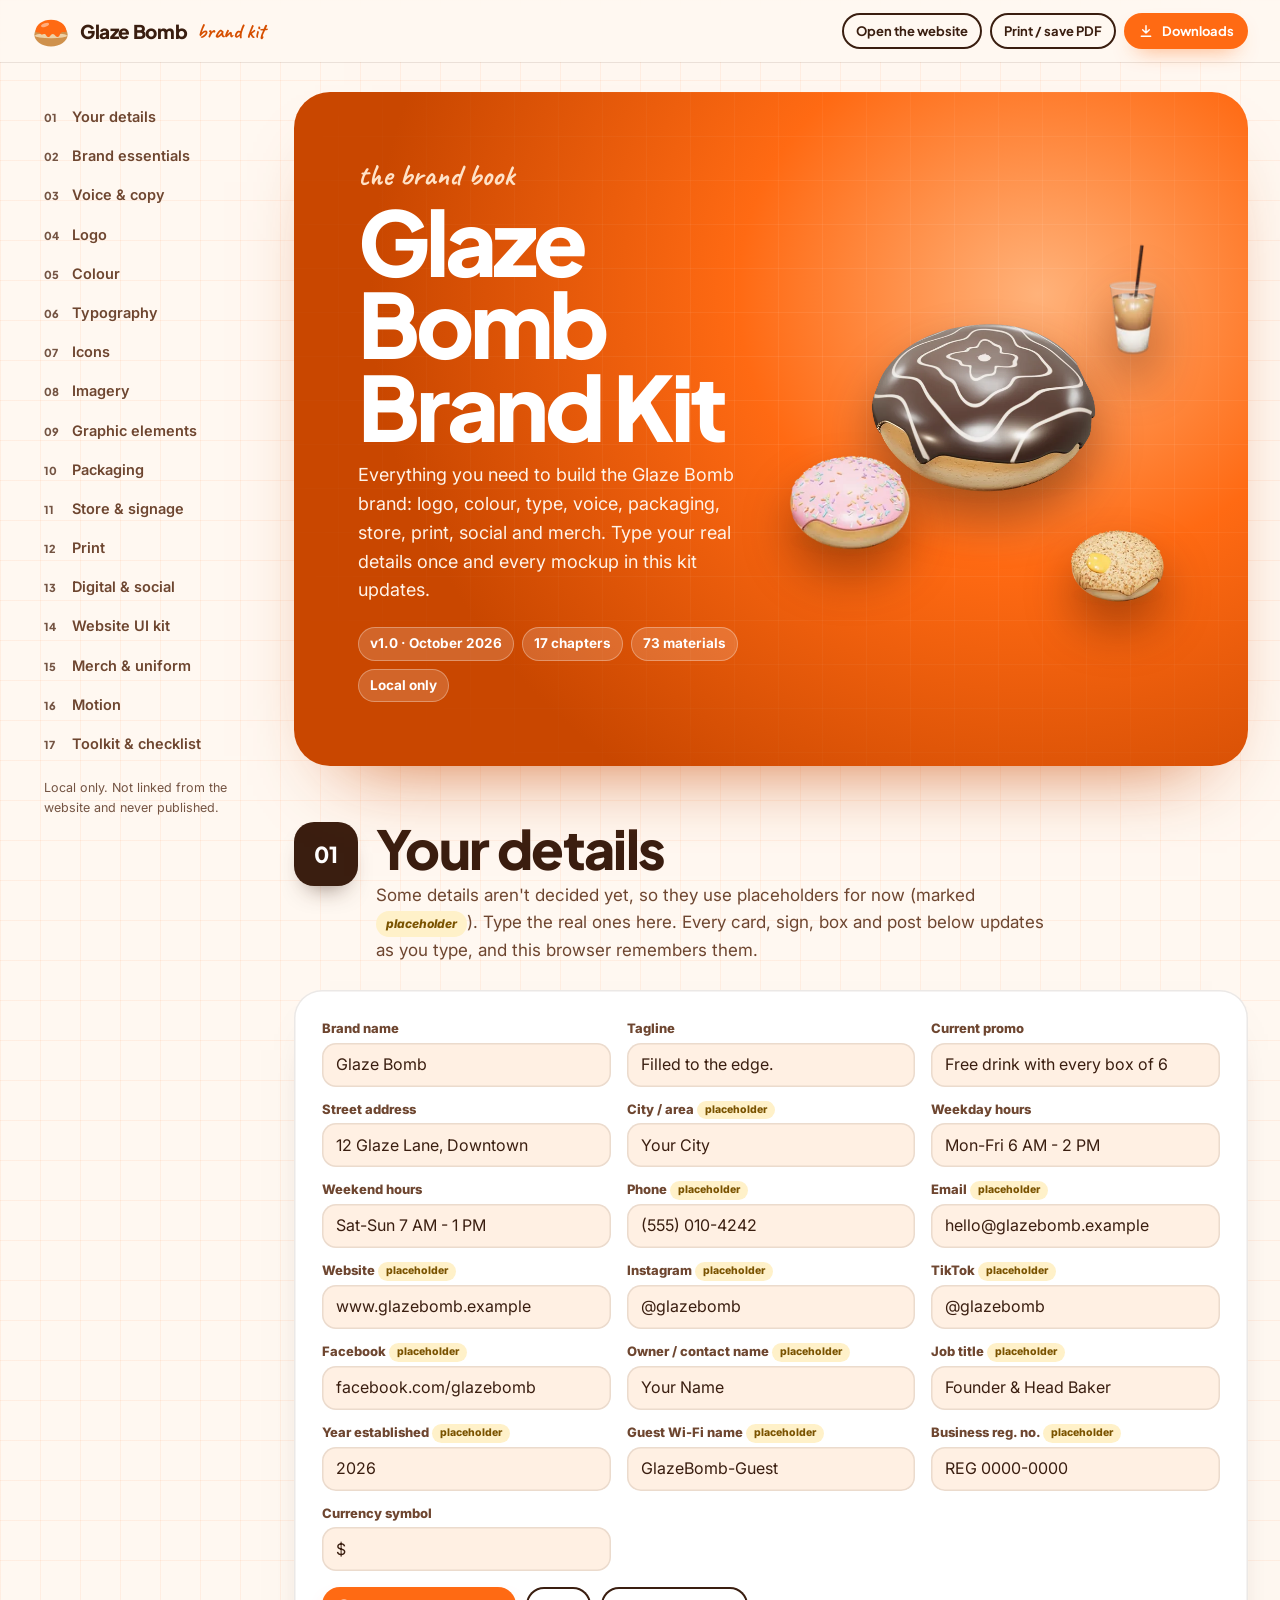
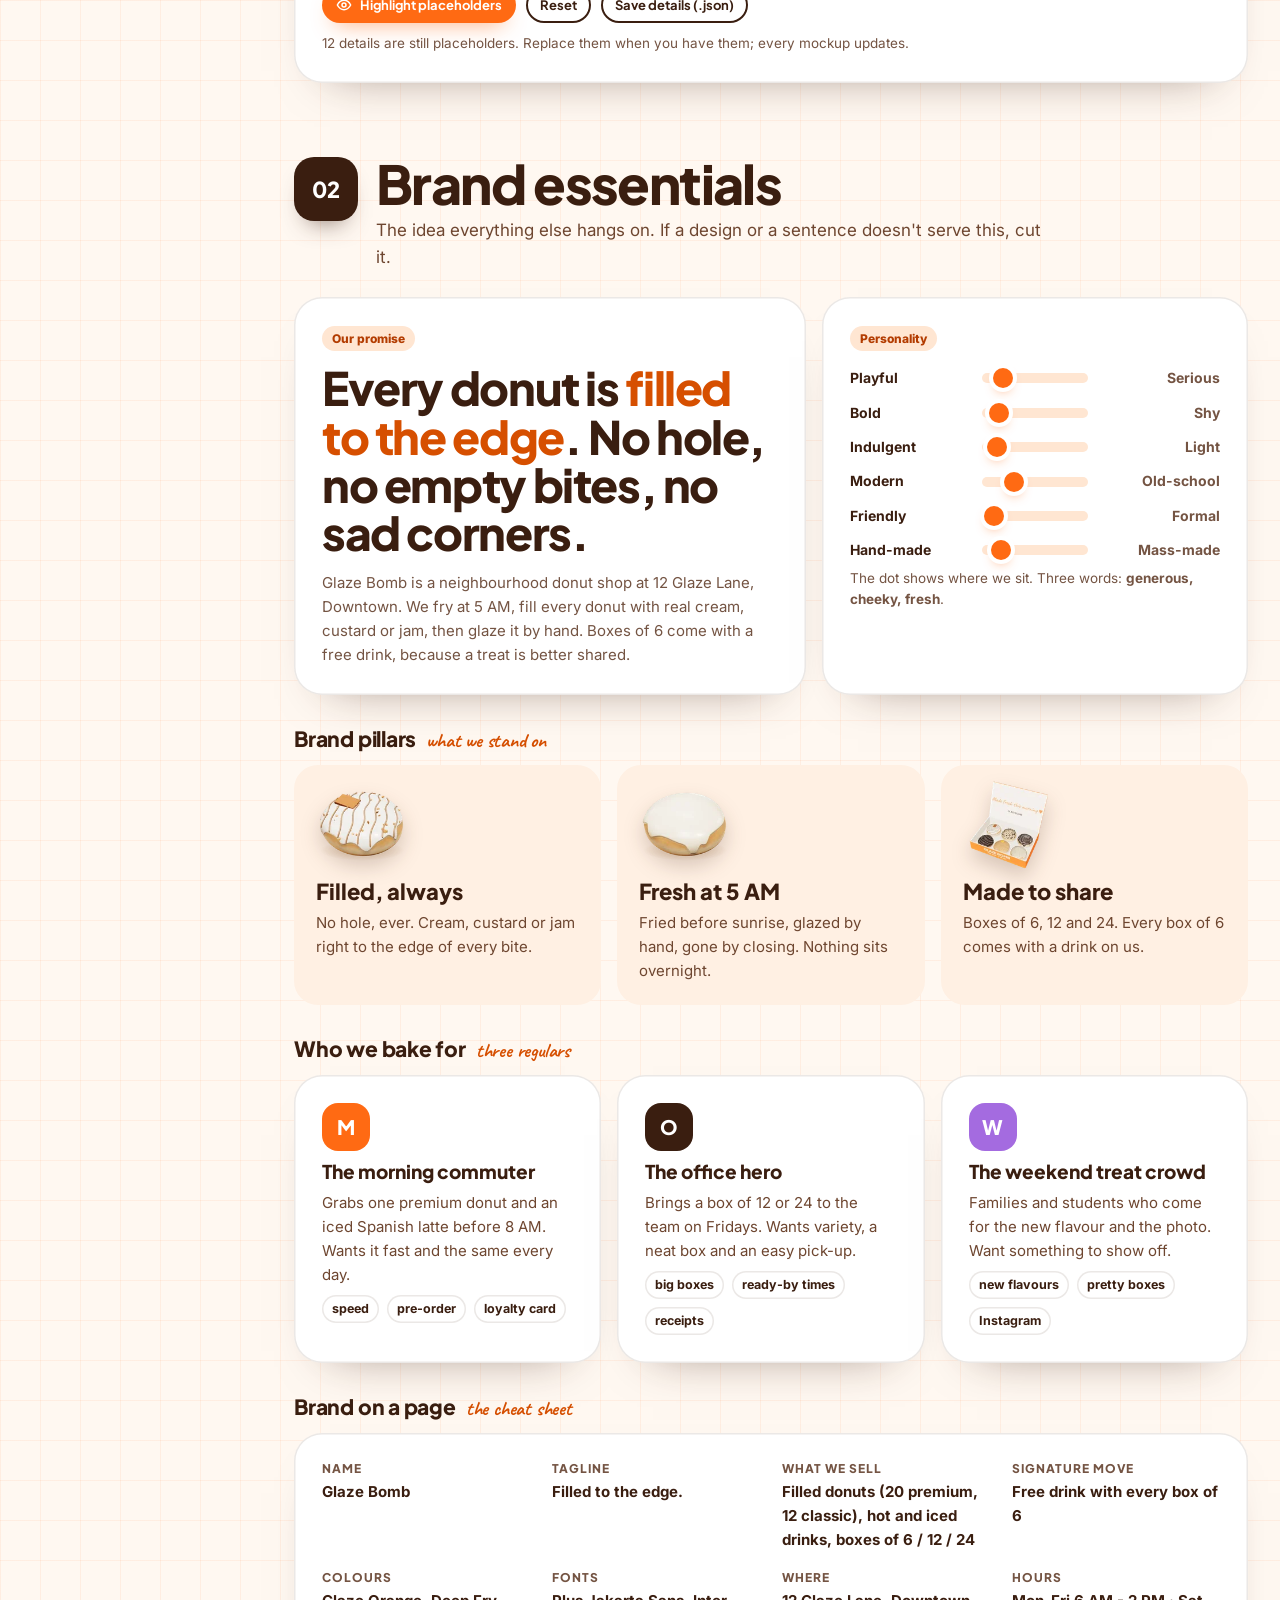
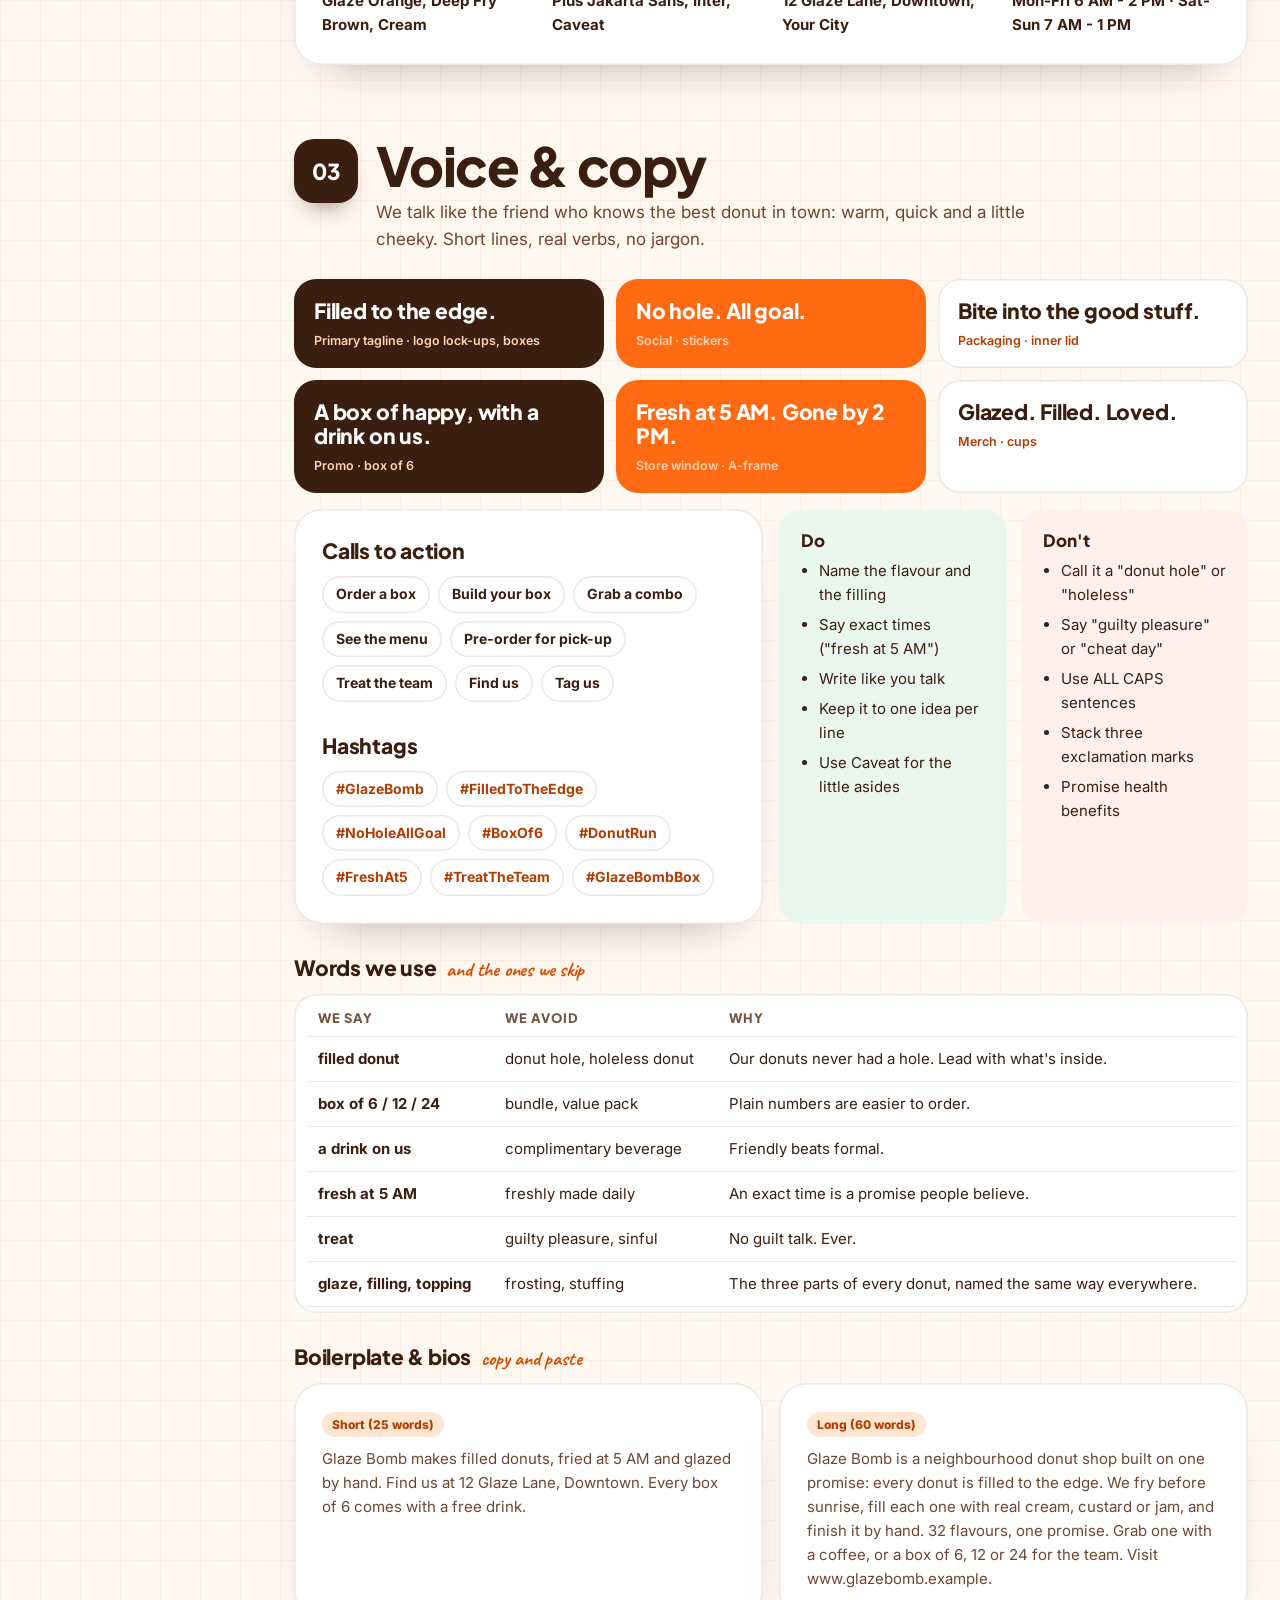
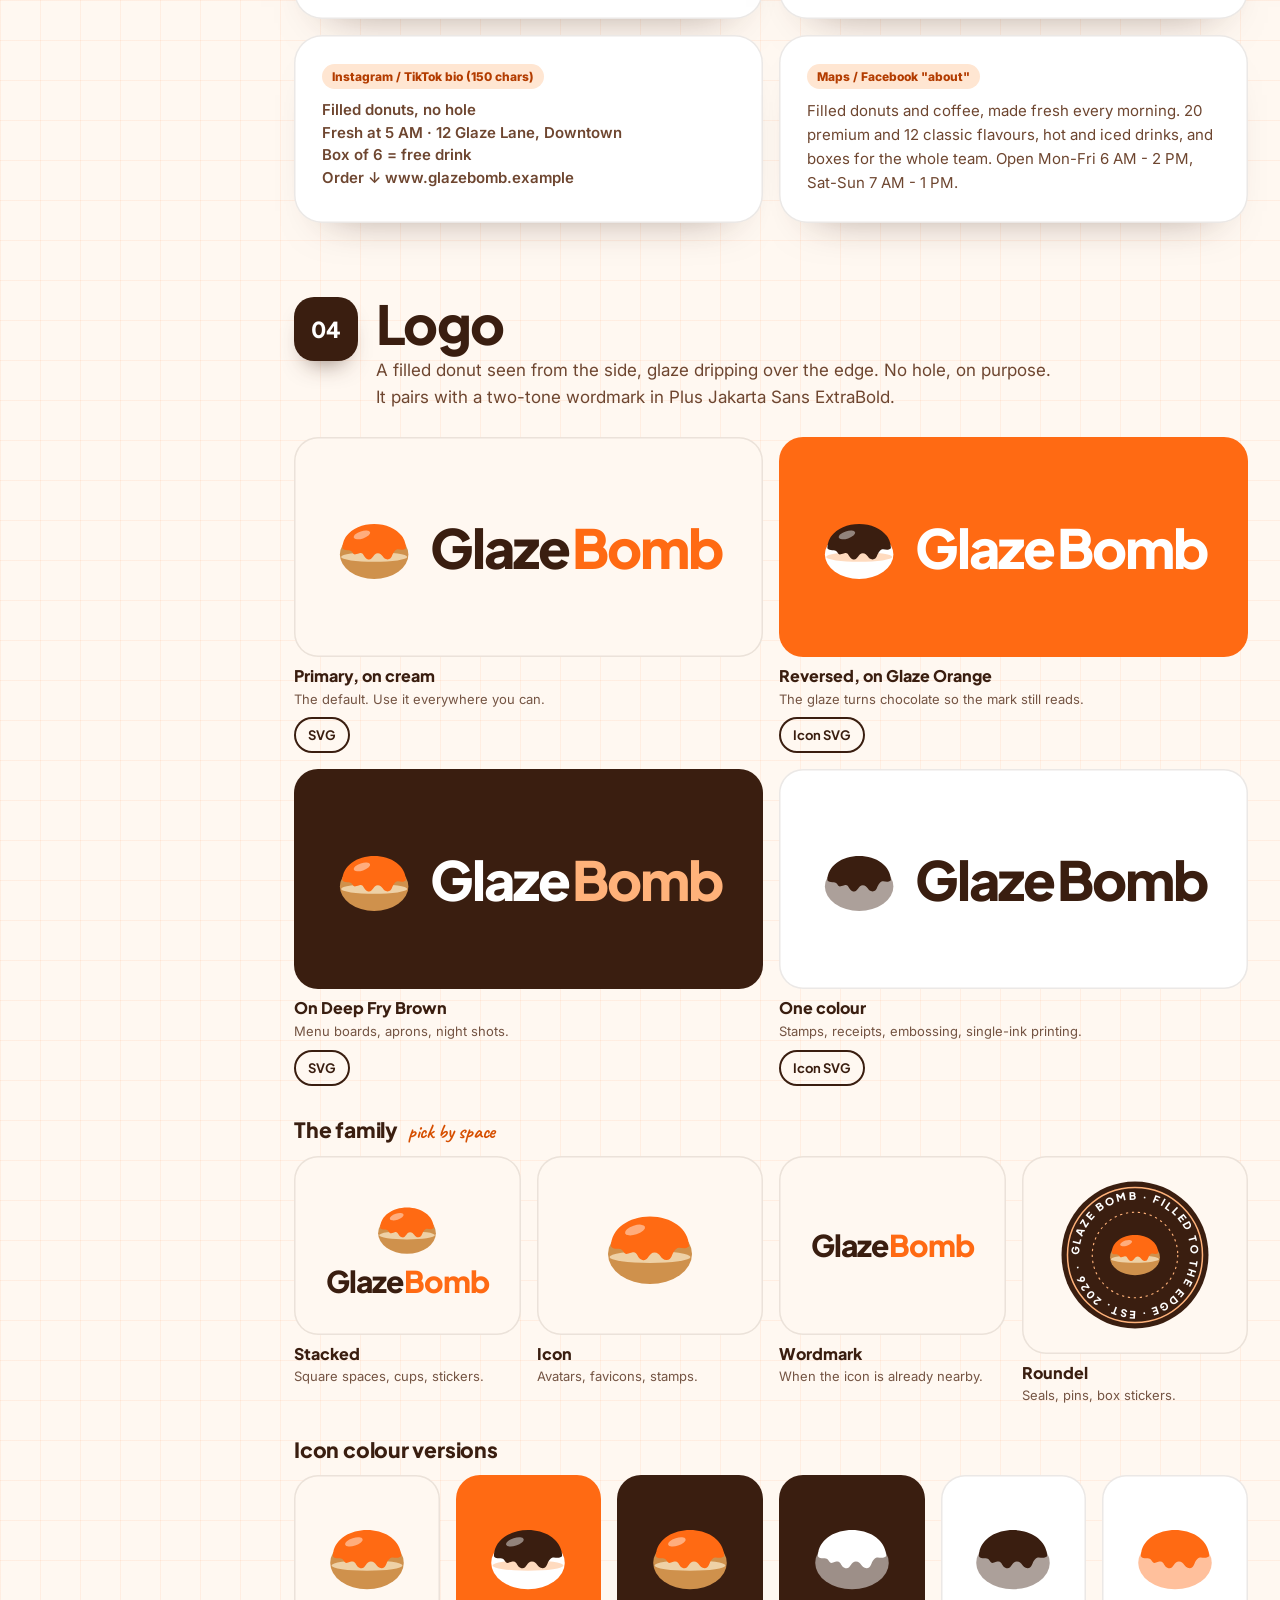
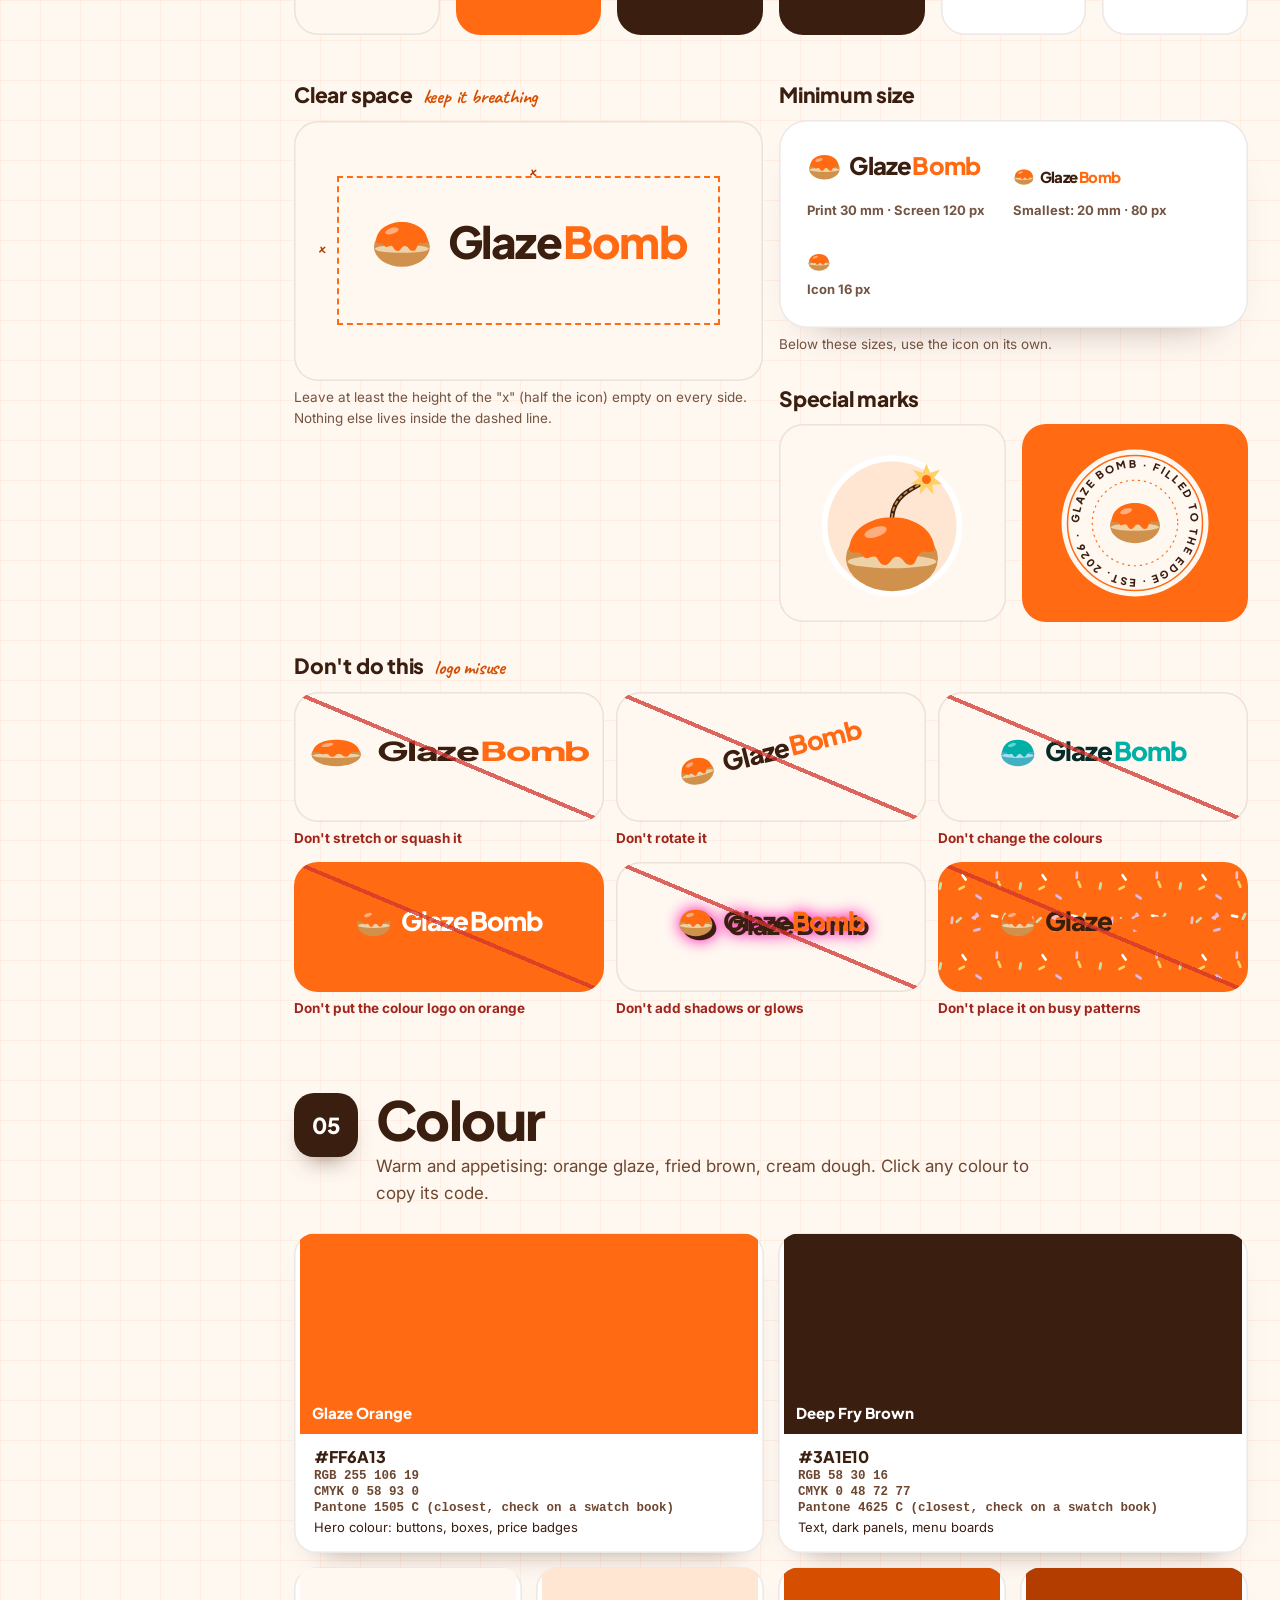
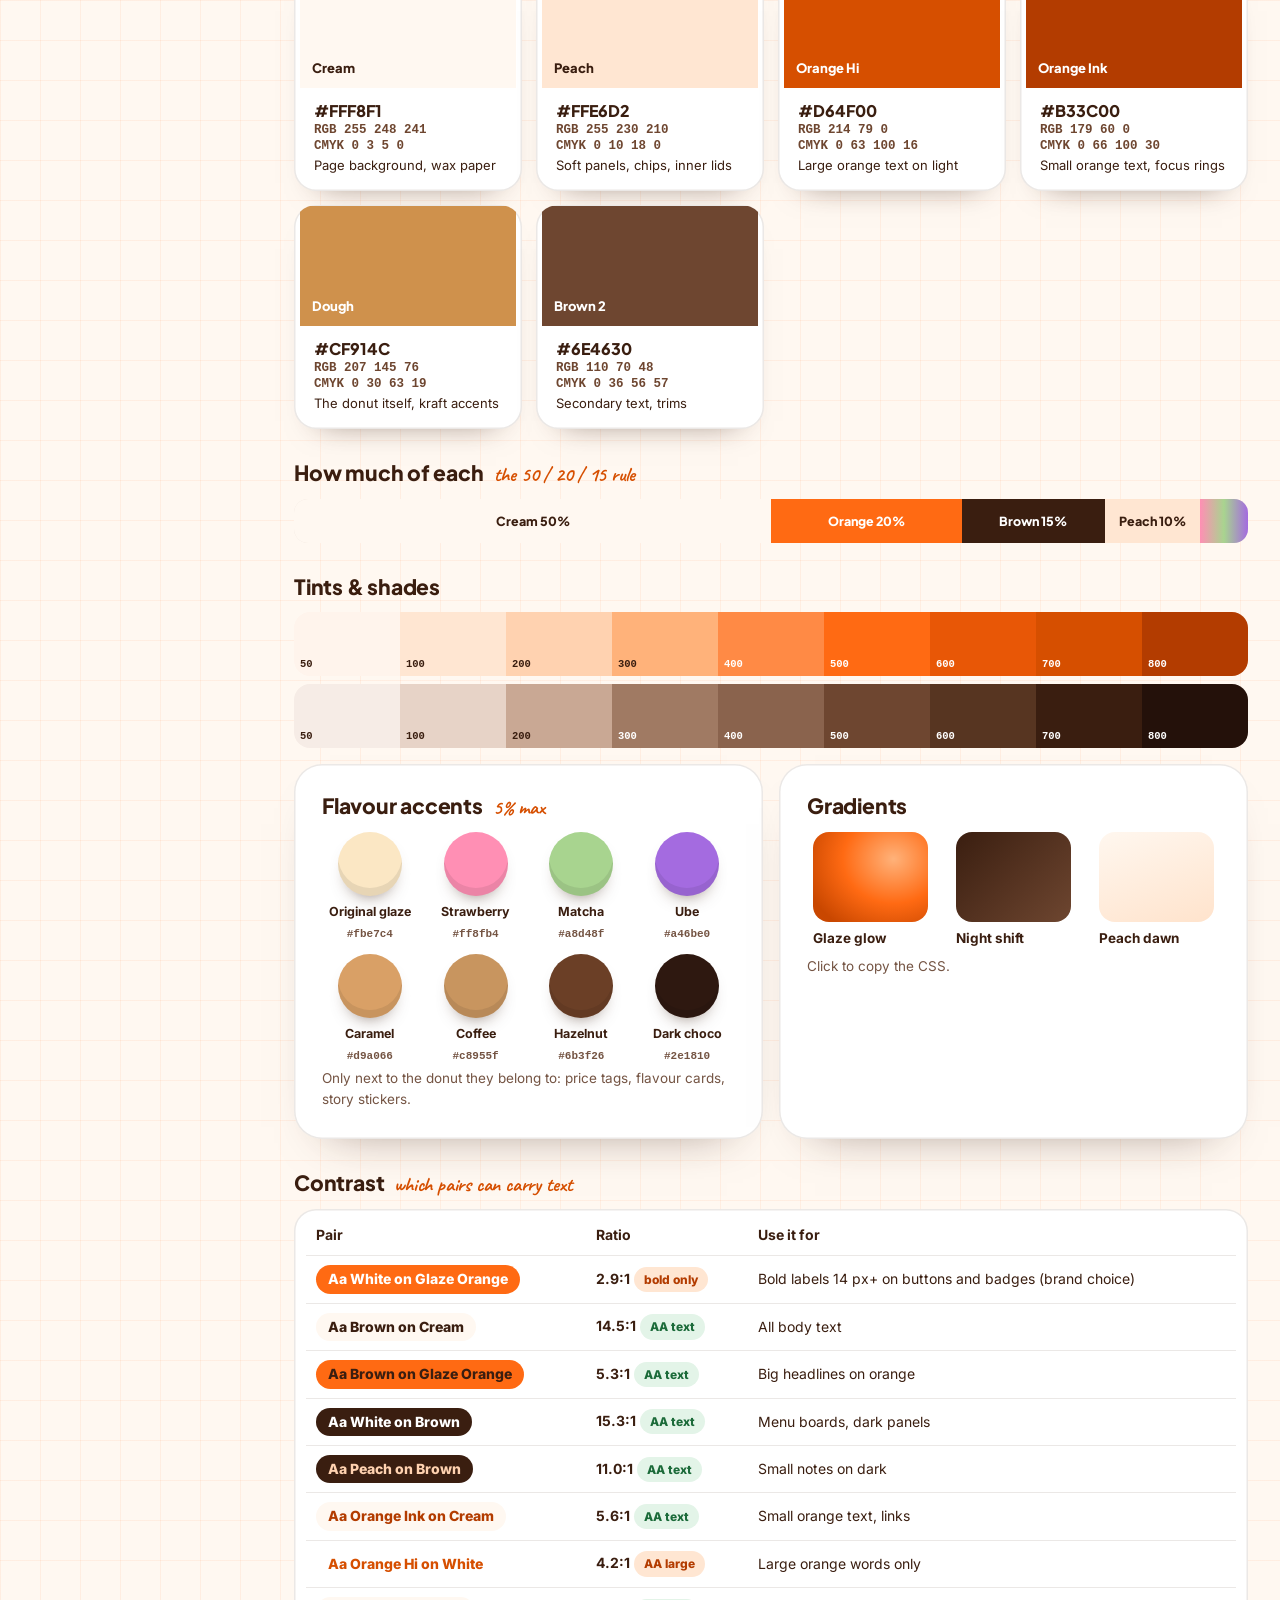
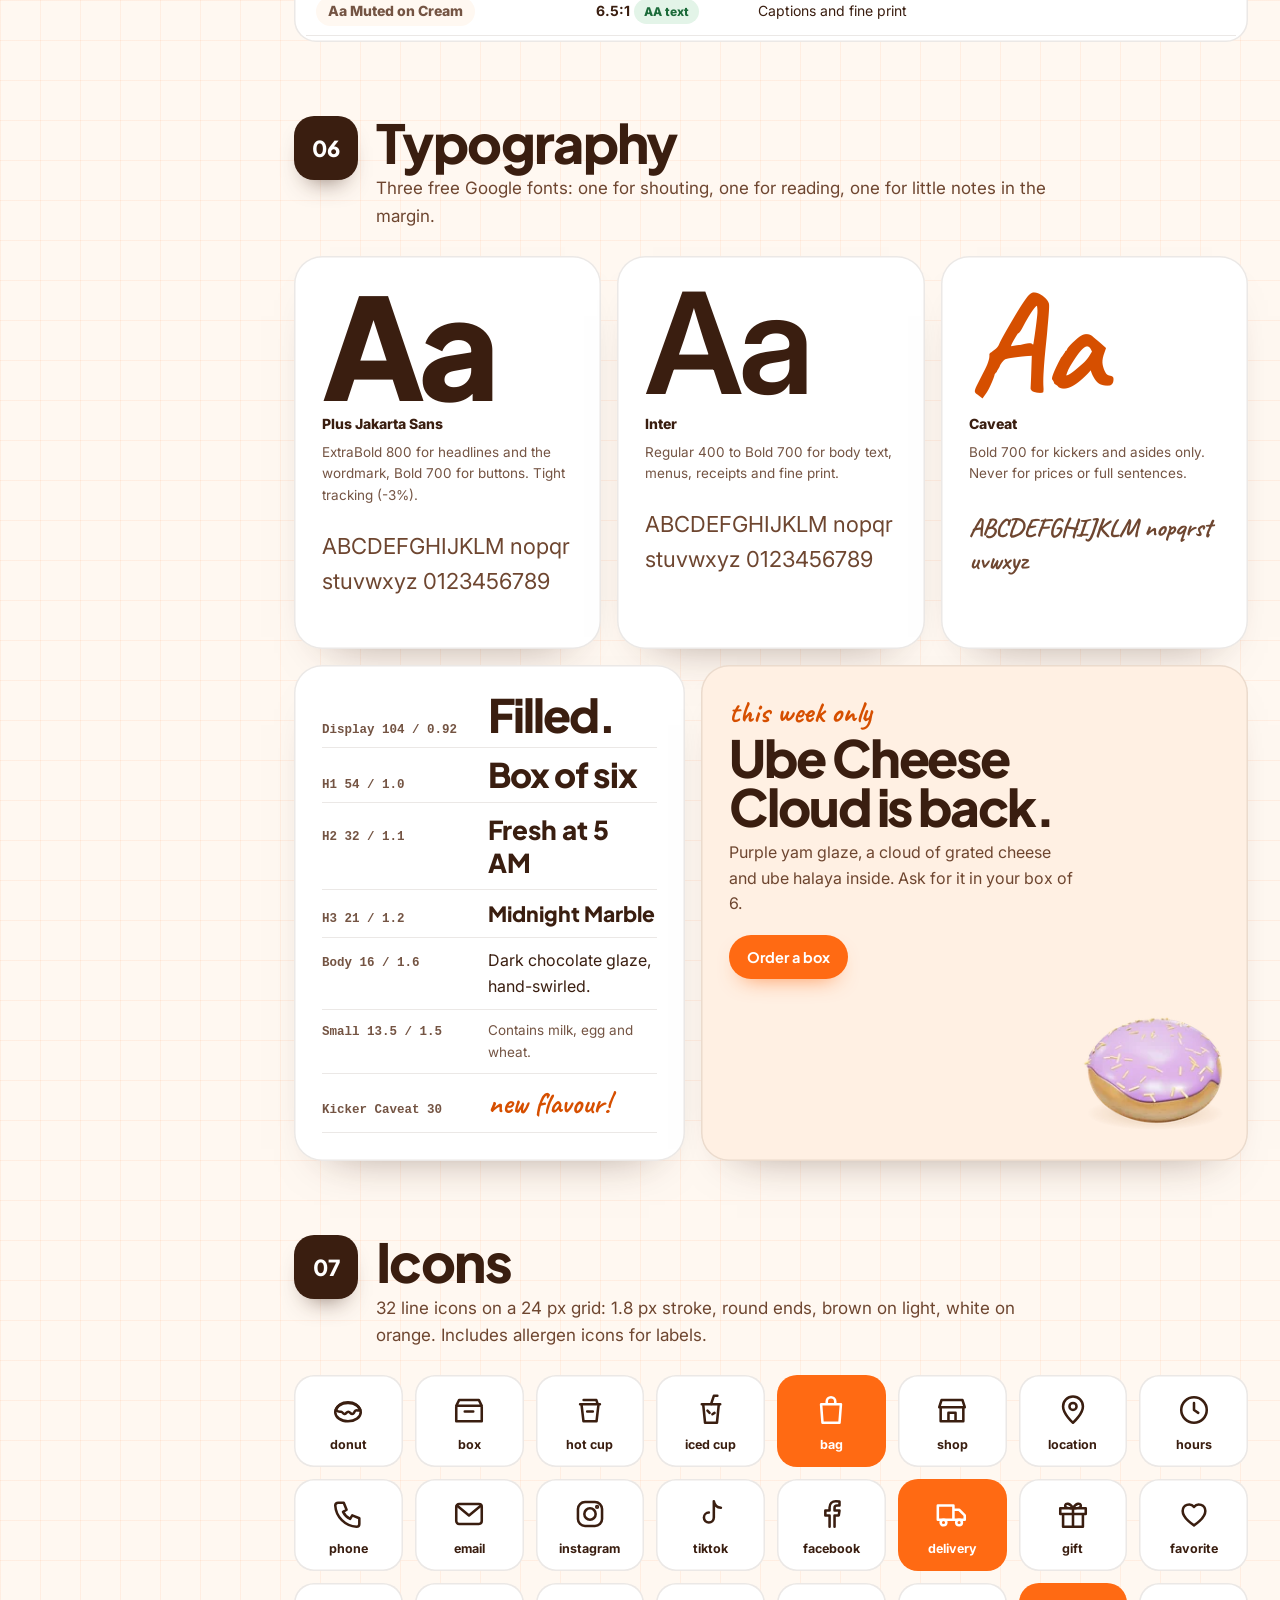
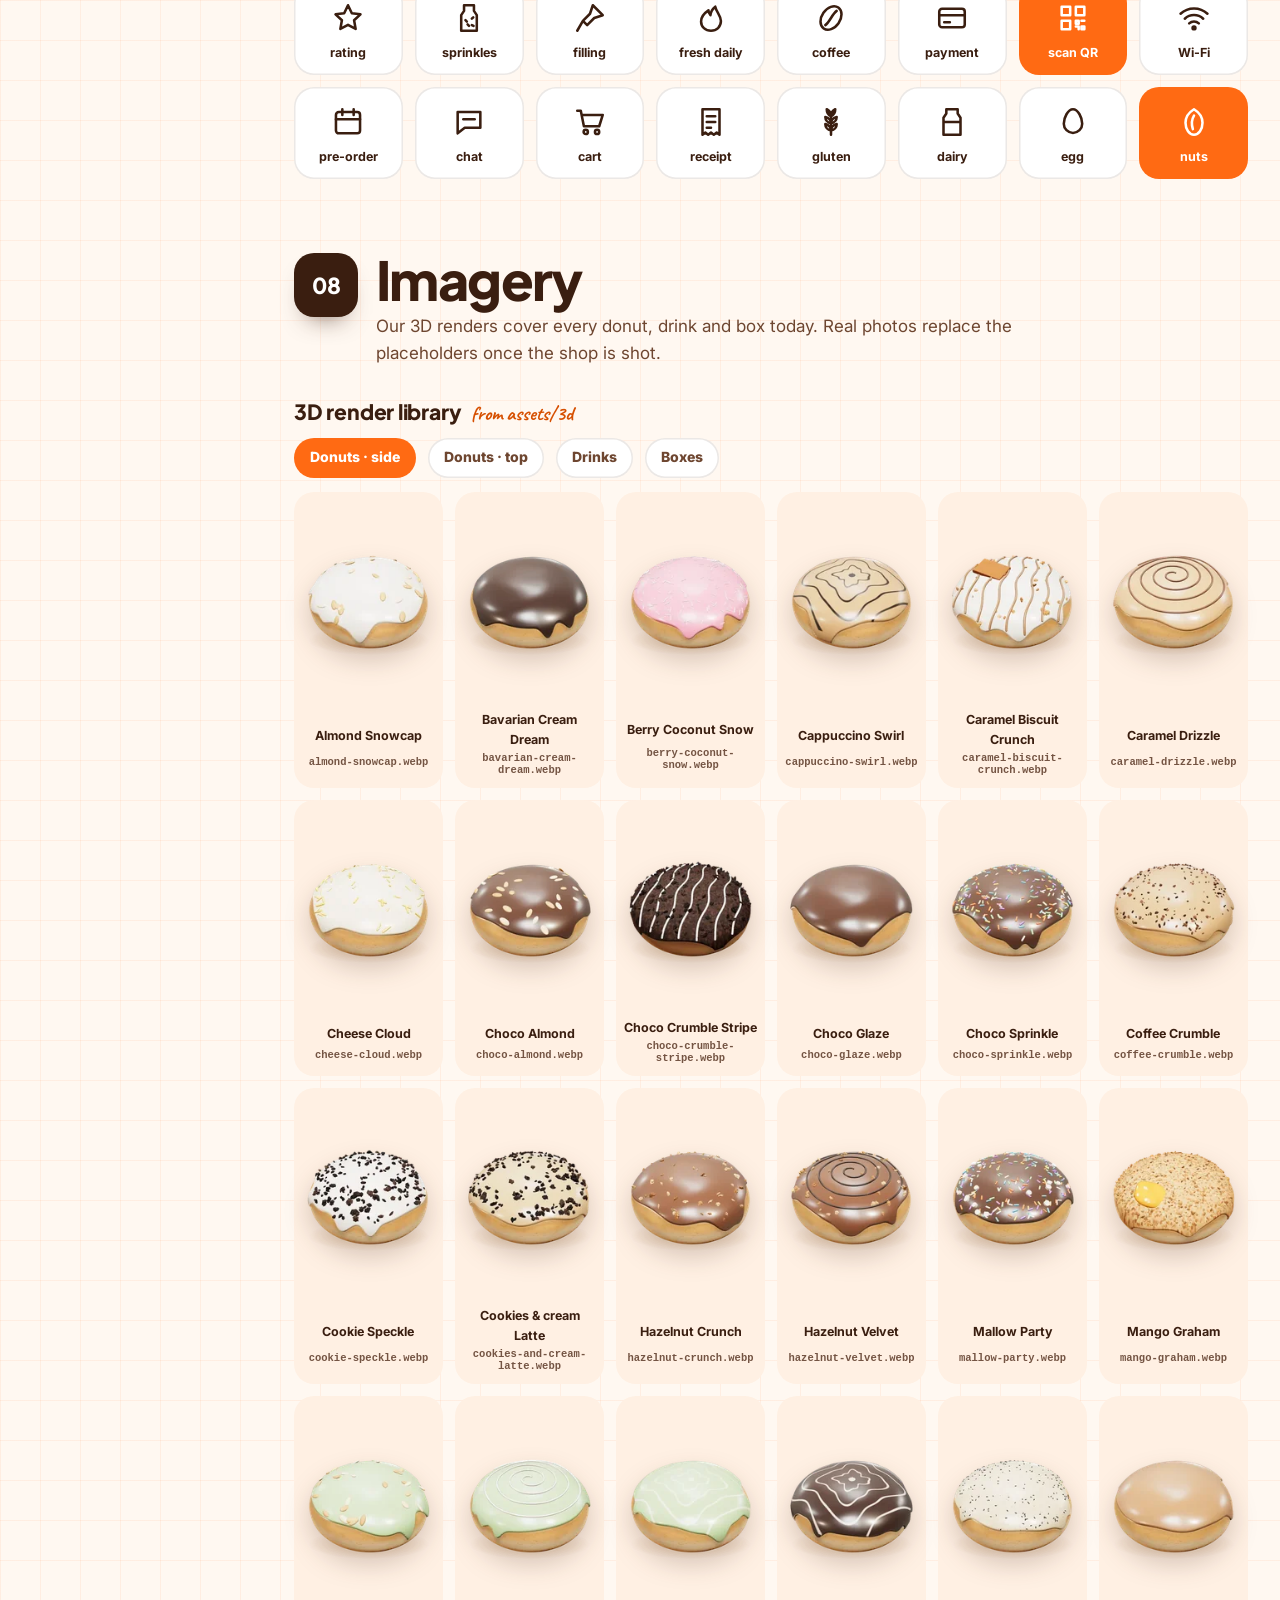
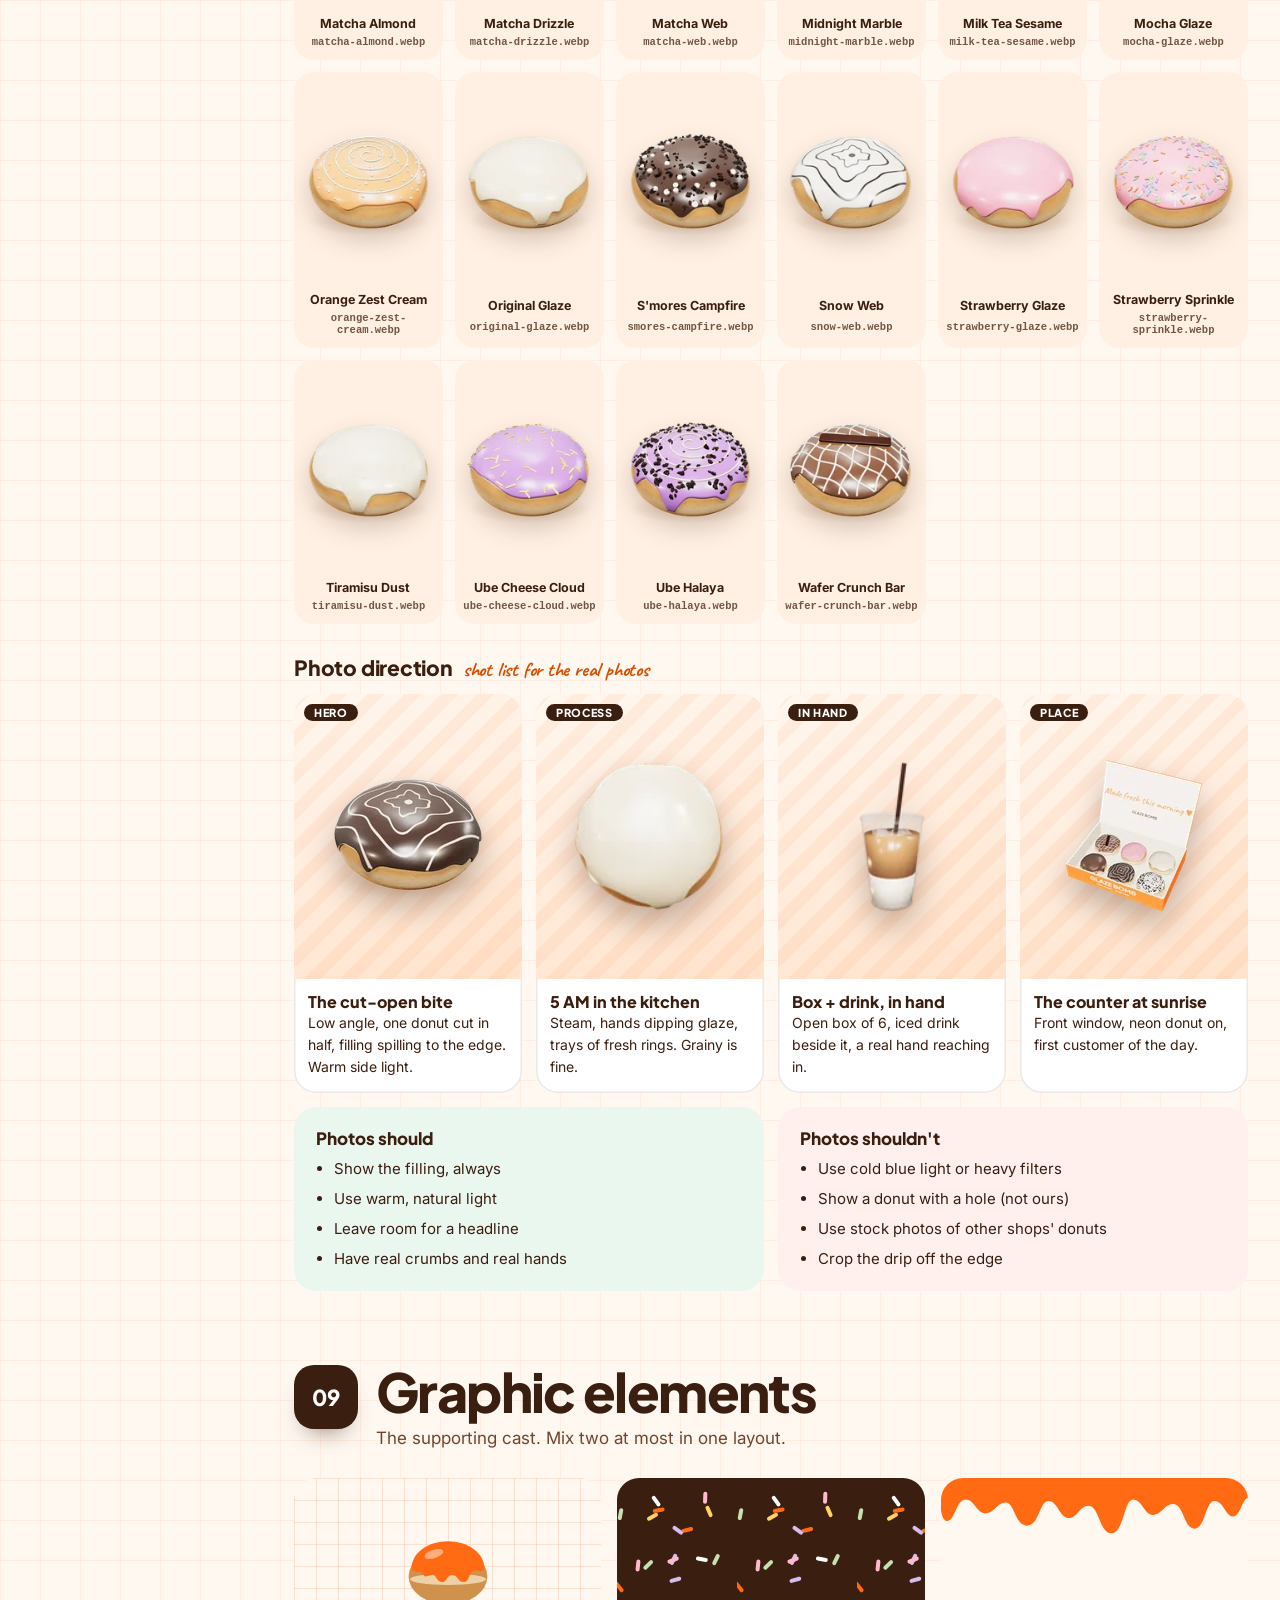
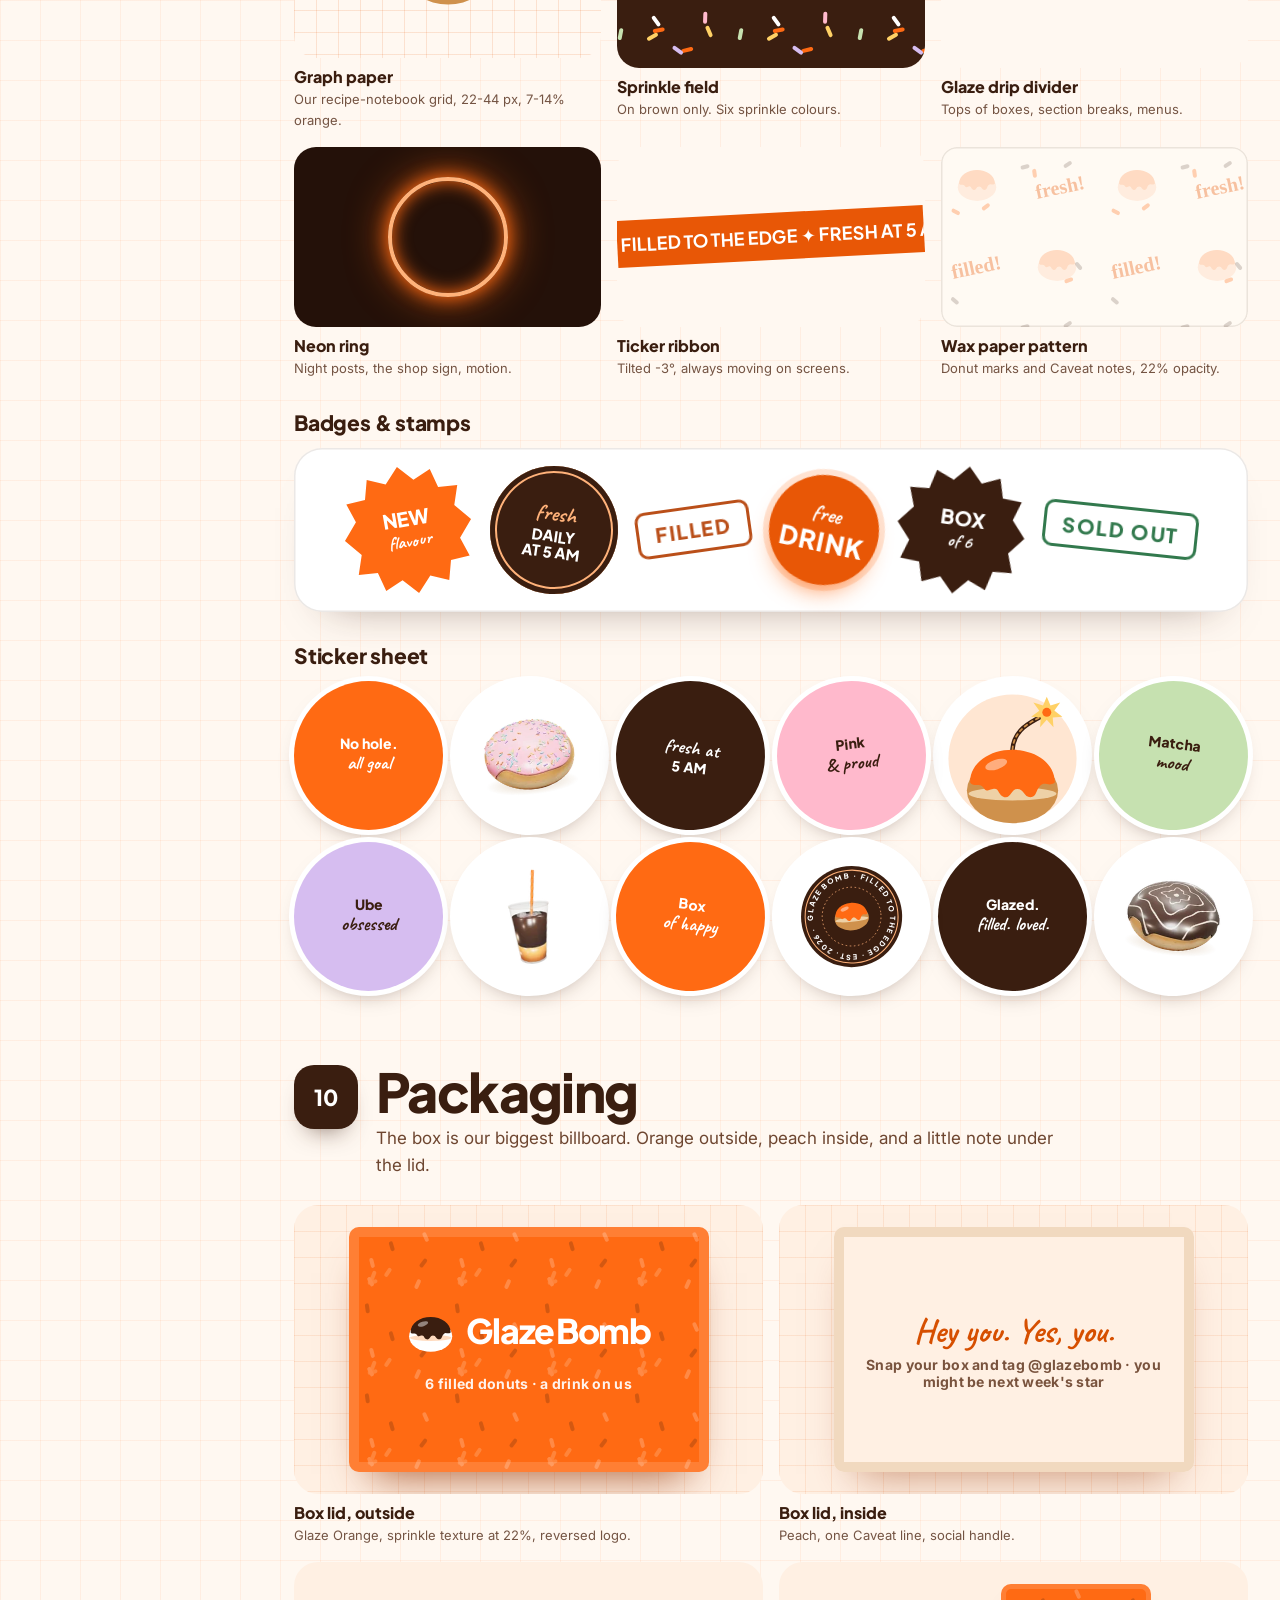
==== brand/index.html @ bc05674f "Brand kit: local HTML with every branding material, live details and placeholders brand/index.html +" ====
<!doctype html>
<html lang="en">
<head>
<meta charset="utf-8">
<meta name="viewport" content="width=device-width, initial-scale=1">
<meta name="color-scheme" content="light">
<meta name="robots" content="noindex, nofollow">
<title>Glaze Bomb Brand Kit</title>
<meta name="description" content="Glaze Bomb brand kit: logo, colour, type, voice, packaging, store, print, digital and merch. Local only.">
<link rel="icon" href="data:image/svg+xml,%3Csvg xmlns='http://www.w3.org/2000/svg' viewBox='0 0 64 64'%3E%3Cellipse cx='32' cy='38' rx='28' ry='20' fill='%23cf914c'/%3E%3Cpath d='M6 33c0-12 12-20 26-20s26 8 26 20c-4 3-6-1-9 2s-2 7-6 7-4-5-8-5-4 6-8 5-3-6-7-5-4 2-6-1-6 0-8-3z' fill='%23ff6a13'/%3E%3C/svg%3E">
<link rel="preconnect" href="https://fonts.googleapis.com">
<link rel="preconnect" href="https://fonts.gstatic.com" crossorigin>
<link href="https://fonts.googleapis.com/css2?family=Caveat:wght@600;700&family=Inter:wght@400;500;600;700&family=Plus+Jakarta+Sans:wght@600;700;800&display=swap" rel="stylesheet">
<link rel="stylesheet" href="brand.css?v=5">
</head>
<body>
<a class="skip" href="#details">Skip to the brand kit</a>

<header class="top">
  <a class="top__logo" href="#top" aria-label="Back to the cover"><span data-icon></span><b data-b="name">Glaze Bomb</b><small>brand kit</small></a>
  <div class="top__acts">
    <a class="btn btn--ghost btn--sm" href="../index.html">Open the website</a>
    <button type="button" class="btn btn--ghost btn--sm" onclick="window.print()">Print / save PDF</button>
    <a class="btn btn--sm" href="#toolkit"><svg viewBox="0 0 24 24" aria-hidden="true"><path d="M12 4v11M7 10l5 5 5-5M5 20h14"/></svg>Downloads</a>
  </div>
</header>

<div class="shell">
<nav class="toc" aria-label="Brand kit chapters">
  <ol>
    <li><a href="#details"><span>01</span>Your details</a></li>
    <li><a href="#essence"><span>02</span>Brand essentials</a></li>
    <li><a href="#voice"><span>03</span>Voice &amp; copy</a></li>
    <li><a href="#logo"><span>04</span>Logo</a></li>
    <li><a href="#color"><span>05</span>Colour</a></li>
    <li><a href="#type"><span>06</span>Typography</a></li>
    <li><a href="#icons-ch"><span>07</span>Icons</a></li>
    <li><a href="#imagery"><span>08</span>Imagery</a></li>
    <li><a href="#elements"><span>09</span>Graphic elements</a></li>
    <li><a href="#packaging"><span>10</span>Packaging</a></li>
    <li><a href="#store"><span>11</span>Store &amp; signage</a></li>
    <li><a href="#print"><span>12</span>Print</a></li>
    <li><a href="#digital"><span>13</span>Digital &amp; social</a></li>
    <li><a href="#ui"><span>14</span>Website UI kit</a></li>
    <li><a href="#merch"><span>15</span>Merch &amp; uniform</a></li>
    <li><a href="#motion"><span>16</span>Motion</a></li>
    <li><a href="#toolkit"><span>17</span>Toolkit &amp; checklist</a></li>
  </ol>
  <p class="toc__note">Local only. Not linked from the website and never published.</p>
</nav>

<main id="main">

<!-- ================= COVER ================= -->
<section class="cover" id="top" aria-labelledby="coverTitle">
  <div>
    <p class="cover__hand">the brand book</p>
    <h1 class="cover__title" id="coverTitle"><span data-b="name">Glaze Bomb</span><br>Brand Kit</h1>
    <p class="cover__lead">Everything you need to build the <span data-b="name">Glaze Bomb</span> brand: logo, colour, type, voice, packaging, store, print, social and merch. Type your real details once and every mockup in this kit updates.</p>
    <div class="cover__meta"><span>v1.0 · October 2026</span><span>17 chapters</span><span><b id="matCount">78</b> materials</span><span>Local only</span></div>
  </div>
  <div class="cover__art" aria-hidden="true">
    <img src="../assets/3d/donuts/midnight-marble.webp" alt="">
    <img src="../assets/3d/donuts/strawberry-sprinkle-sm.webp" alt="">
    <img src="../assets/3d/drinks/iced-spanish-latte-sm.webp" alt="">
    <img src="../assets/3d/donuts/mango-graham-sm.webp" alt="">
  </div>
</section>

<!-- ================= 01 DETAILS ================= -->
<section class="chap" id="details" aria-labelledby="h-details">
  <header class="chap__head"><span class="chap__num">01</span><h2 class="chap__title" id="h-details">Your details</h2>
    <p class="chap__lead">Some details aren't decided yet, so they use placeholders for now (marked <i class="tag tag--todo">placeholder</i>). Type the real ones here. Every card, sign, box and post below updates as you type, and this browser remembers them.</p></header>
  <div class="plate">
    <form class="details__form" id="detailsForm" aria-label="Brand details"></form>
    <div class="details__bar">
      <button type="button" class="btn btn--sm" id="showPh" aria-pressed="false"><svg viewBox="0 0 24 24" aria-hidden="true"><path d="M2 12s3.6-7 10-7 10 7 10 7-3.6 7-10 7S2 12 2 12z"/><circle cx="12" cy="12" r="3"/></svg> Highlight placeholders</button>
      <button type="button" class="btn btn--ghost btn--sm" id="resetDetails">Reset</button>
      <button type="button" class="btn btn--ghost btn--sm" data-dl="details-json">Save details (.json)</button>
      <p class="note" id="phCount"></p>
    </div>
  </div>
</section>

<!-- ================= 02 ESSENTIALS ================= -->
<section class="chap" id="essence" aria-labelledby="h-essence">
  <header class="chap__head"><span class="chap__num">02</span><h2 class="chap__title" id="h-essence">Brand essentials</h2>
    <p class="chap__lead">The idea everything else hangs on. If a design or a sentence doesn't serve this, cut it.</p></header>
  <div class="promise">
    <div class="plate">
      <span class="tag">Our promise</span>
      <p class="promise__big" style="margin-top:12px">Every donut is <em>filled to the edge</em>. No hole, no empty bites, no sad corners.</p>
      <p class="note" style="font-size:15px;margin-top:14px"><span data-b="name">Glaze Bomb</span> is a neighbourhood donut shop at <span data-b="address">12 Glaze Lane, Downtown</span>. We fry at 5 AM, fill every donut with real cream, custard or jam, then glaze it by hand. Boxes of 6 come with a free drink, because a treat is better shared.</p>
    </div>
    <div class="plate">
      <span class="tag">Personality</span>
      <div class="traits" style="margin-top:16px">
        <div class="trait"><span>Playful</span><i style="--v:20%"></i><span>Serious</span></div>
        <div class="trait"><span>Bold</span><i style="--v:16%"></i><span>Shy</span></div>
        <div class="trait"><span>Indulgent</span><i style="--v:14%"></i><span>Light</span></div>
        <div class="trait"><span>Modern</span><i style="--v:30%"></i><span>Old-school</span></div>
        <div class="trait"><span>Friendly</span><i style="--v:12%"></i><span>Formal</span></div>
        <div class="trait"><span>Hand-made</span><i style="--v:18%"></i><span>Mass-made</span></div>
      </div>
      <p class="note">The dot shows where we sit. Three words: <b>generous, cheeky, fresh</b>.</p>
    </div>
  </div>

  <h3 class="sub">Brand pillars <small>what we stand on</small></h3>
  <div class="pillars">
    <div class="pillar"><img src="../assets/3d/donuts/caramel-biscuit-crunch-sm.webp" alt="" width="92" height="92"><b>Filled, always</b><p>No hole, ever. Cream, custard or jam right to the edge of every bite.</p></div>
    <div class="pillar"><img src="../assets/3d/donuts/original-glaze-sm.webp" alt="" width="92" height="92"><b>Fresh at 5 AM</b><p>Fried before sunrise, glazed by hand, gone by closing. Nothing sits overnight.</p></div>
    <div class="pillar"><img src="../assets/3d/boxes/six-sm.webp" alt="" width="92" height="92"><b>Made to share</b><p>Boxes of 6, 12 and 24. Every box of 6 comes with a drink on us.</p></div>
  </div>

  <h3 class="sub">Who we bake for <small>three regulars</small></h3>
  <div class="grid g3">
    <div class="persona plate"><span class="persona__av" style="--c:#ff6a13">M</span><b>The morning commuter</b><p>Grabs one premium donut and an iced Spanish latte before 8 AM. Wants it fast and the same every day.</p><span class="chips"><span>speed</span><span>pre-order</span><span>loyalty card</span></span></div>
    <div class="persona plate"><span class="persona__av" style="--c:#3a1e10">O</span><b>The office hero</b><p>Brings a box of 12 or 24 to the team on Fridays. Wants variety, a neat box and an easy pick-up.</p><span class="chips"><span>big boxes</span><span>ready-by times</span><span>receipts</span></span></div>
    <div class="persona plate"><span class="persona__av" style="--c:#a46be0">W</span><b>The weekend treat crowd</b><p>Families and students who come for the new flavour and the photo. Want something to show off.</p><span class="chips"><span>new flavours</span><span>pretty boxes</span><span>Instagram</span></span></div>
  </div>

  <h3 class="sub">Brand on a page <small>the cheat sheet</small></h3>
  <div class="plate glance">
    <dl>
      <div><dt>Name</dt><dd data-b="name">Glaze Bomb</dd></div>
      <div><dt>Tagline</dt><dd data-b="tagline">Filled to the edge.</dd></div>
      <div><dt>What we sell</dt><dd>Filled donuts (20 premium, 12 classic), hot and iced drinks, boxes of 6 / 12 / 24</dd></div>
      <div><dt>Signature move</dt><dd data-b="promo">Free drink with every box of 6</dd></div>
      <div><dt>Colours</dt><dd>Glaze Orange, Deep Fry Brown, Cream</dd></div>
      <div><dt>Fonts</dt><dd>Plus Jakarta Sans, Inter, Caveat</dd></div>
      <div><dt>Where</dt><dd><span data-b="address">12 Glaze Lane, Downtown</span>, <span data-b="city">Your City</span></dd></div>
      <div><dt>Hours</dt><dd><span data-b="hoursWk">Mon-Fri 6 AM - 2 PM</span> · <span data-b="hoursWe">Sat-Sun 7 AM - 1 PM</span></dd></div>
    </dl>
  </div>
</section>

<!-- ================= 03 VOICE ================= -->
<section class="chap" id="voice" aria-labelledby="h-voice">
  <header class="chap__head"><span class="chap__num">03</span><h2 class="chap__title" id="h-voice">Voice &amp; copy</h2>
    <p class="chap__lead">We talk like the friend who knows the best donut in town: warm, quick and a little cheeky. Short lines, real verbs, no jargon.</p></header>
  <div class="quotes">
    <div class="quote"><span data-b="tagline">Filled to the edge.</span><small>Primary tagline · logo lock-ups, boxes</small></div>
    <div class="quote">No hole. All goal.<small>Social · stickers</small></div>
    <div class="quote">Bite into the good stuff.<small>Packaging · inner lid</small></div>
    <div class="quote">A box of happy, with a drink on us.<small>Promo · box of 6</small></div>
    <div class="quote">Fresh at 5 AM. Gone by 2 PM.<small>Store window · A-frame</small></div>
    <div class="quote">Glazed. Filled. Loved.<small>Merch · cups</small></div>
  </div>

  <div class="grid g2" style="margin-top:16px">
    <div class="plate"><h3 class="sub" style="margin-top:0">Calls to action</h3>
      <div class="chips"><span>Order a box</span><span>Build your box</span><span>Grab a combo</span><span>See the menu</span><span>Pre-order for pick-up</span><span>Treat the team</span><span>Find us</span><span>Tag us</span></div>
      <h3 class="sub">Hashtags</h3>
      <div class="chips chips--tags"><span>#GlazeBomb</span><span>#FilledToTheEdge</span><span>#NoHoleAllGoal</span><span>#BoxOf6</span><span>#DonutRun</span><span>#FreshAt5</span><span>#TreatTheTeam</span><span>#GlazeBombBox</span></div>
    </div>
    <div class="dodont">
      <div class="do"><h4>Do</h4><ul><li>Name the flavour and the filling</li><li>Say exact times ("fresh at 5 AM")</li><li>Write like you talk</li><li>Keep it to one idea per line</li><li>Use Caveat for the little asides</li></ul></div>
      <div class="dont"><h4>Don't</h4><ul><li>Call it a "donut hole" or "holeless"</li><li>Say "guilty pleasure" or "cheat day"</li><li>Use ALL CAPS sentences</li><li>Stack three exclamation marks</li><li>Promise health benefits</li></ul></div>
    </div>
  </div>

  <h3 class="sub">Words we use <small>and the ones we skip</small></h3>
  <div class="table-wrap"><table class="words">
    <thead><tr><th>We say</th><th>We avoid</th><th>Why</th></tr></thead>
    <tbody>
      <tr><td><b>filled donut</b></td><td>donut hole, holeless donut</td><td>Our donuts never had a hole. Lead with what's inside.</td></tr>
      <tr><td><b>box of 6 / 12 / 24</b></td><td>bundle, value pack</td><td>Plain numbers are easier to order.</td></tr>
      <tr><td><b>a drink on us</b></td><td>complimentary beverage</td><td>Friendly beats formal.</td></tr>
      <tr><td><b>fresh at 5 AM</b></td><td>freshly made daily</td><td>An exact time is a promise people believe.</td></tr>
      <tr><td><b>treat</b></td><td>guilty pleasure, sinful</td><td>No guilt talk. Ever.</td></tr>
      <tr><td><b>glaze, filling, topping</b></td><td>frosting, stuffing</td><td>The three parts of every donut, named the same way everywhere.</td></tr>
    </tbody></table></div>

  <h3 class="sub">Boilerplate &amp; bios <small>copy and paste</small></h3>
  <div class="grid g2">
    <div class="plate boiler"><span class="tag">Short (25 words)</span><p><span data-b="name">Glaze Bomb</span> makes filled donuts, fried at 5 AM and glazed by hand. Find us at <span data-b="address">12 Glaze Lane, Downtown</span>. Every box of 6 comes with a free drink.</p></div>
    <div class="plate boiler"><span class="tag">Long (60 words)</span><p><span data-b="name">Glaze Bomb</span> is a neighbourhood donut shop built on one promise: every donut is filled to the edge. We fry before sunrise, fill each one with real cream, custard or jam, and finish it by hand. 32 flavours, one promise. Grab one with a coffee, or a box of 6, 12 or 24 for the team. Visit <span data-b="web">www.glazebomb.example</span>.</p></div>
    <div class="plate boiler"><span class="tag">Instagram / TikTok bio (150 chars)</span><p class="bio">Filled donuts, no hole<br>Fresh at 5 AM · <span data-b="address">12 Glaze Lane, Downtown</span><br>Box of 6 = free drink<br>Order ↓ <span data-b="web">www.glazebomb.example</span></p></div>
    <div class="plate boiler"><span class="tag">Maps / Facebook "about"</span><p>Filled donuts and coffee, made fresh every morning. 20 premium and 12 classic flavours, hot and iced drinks, and boxes for the whole team. Open <span data-b="hoursWk">Mon-Fri 6 AM - 2 PM</span>, <span data-b="hoursWe">Sat-Sun 7 AM - 1 PM</span>.</p></div>
  </div>
</section>

<!-- ================= 04 LOGO ================= -->
<section class="chap" id="logo" aria-labelledby="h-logo">
  <header class="chap__head"><span class="chap__num">04</span><h2 class="chap__title" id="h-logo">Logo</h2>
    <p class="chap__lead">A filled donut seen from the side, glaze dripping over the edge. No hole, on purpose. It pairs with a two-tone wordmark in Plus Jakarta Sans ExtraBold.</p></header>
  <div class="grid g2">
    <figure class="m logo-cell"><div class="logo-stage on-cream" data-lockup></div><figcaption><b>Primary, on cream</b><span>The default. Use it everywhere you can.</span></figcaption><div class="acts"><button type="button" class="btn btn--ghost btn--sm" data-dl="logo-horizontal">SVG</button></div></figure>
    <figure class="m logo-cell"><div class="logo-stage on-orange" data-lockup data-v="reverse"></div><figcaption><b>Reversed, on Glaze Orange</b><span>The glaze turns chocolate so the mark still reads.</span></figcaption><div class="acts"><button type="button" class="btn btn--ghost btn--sm" data-dl="icon-on-orange">Icon SVG</button></div></figure>
    <figure class="m logo-cell"><div class="logo-stage on-brown" data-lockup></div><figcaption><b>On Deep Fry Brown</b><span>Menu boards, aprons, night shots.</span></figcaption><div class="acts"><button type="button" class="btn btn--ghost btn--sm" data-dl="logo-horizontal-white">SVG</button></div></figure>
    <figure class="m logo-cell"><div class="logo-stage on-white mono-brown" data-lockup data-v="brown"></div><figcaption><b>One colour</b><span>Stamps, receipts, embossing, single-ink printing.</span></figcaption><div class="acts"><button type="button" class="btn btn--ghost btn--sm" data-dl="icon-brown">Icon SVG</button></div></figure>
  </div>

  <h3 class="sub">The family <small>pick by space</small></h3>
  <div class="grid g4">
    <figure class="m"><div class="logo-stage logo-stage--sm on-cream" data-lockup="stack"></div><figcaption><b>Stacked</b><span>Square spaces, cups, stickers.</span></figcaption></figure>
    <figure class="m"><div class="logo-stage logo-stage--sm on-cream"><span style="width:96px" data-lockup="icon"></span></div><figcaption><b>Icon</b><span>Avatars, favicons, stamps.</span></figcaption></figure>
    <figure class="m"><div class="logo-stage logo-stage--sm on-cream" data-lockup="word"></div><figcaption><b>Wordmark</b><span>When the icon is already nearby.</span></figcaption></figure>
    <figure class="m"><div class="logo-stage logo-stage--sm on-cream"><span style="width:150px" data-roundel></span></div><figcaption><b>Roundel</b><span>Seals, pins, box stickers.</span></figcaption></figure>
  </div>

  <h3 class="sub">Icon colour versions</h3>
  <div class="grid g6">
    <div class="logo-stage logo-stage--sm on-cream"><span style="width:84px" data-icon="color"></span></div>
    <div class="logo-stage logo-stage--sm on-orange"><span style="width:84px" data-icon="reverse"></span></div>
    <div class="logo-stage logo-stage--sm on-brown"><span style="width:84px" data-icon="color"></span></div>
    <div class="logo-stage logo-stage--sm on-brown"><span style="width:84px" data-icon="white"></span></div>
    <div class="logo-stage logo-stage--sm on-white"><span style="width:84px" data-icon="brown"></span></div>
    <div class="logo-stage logo-stage--sm on-white"><span style="width:84px" data-icon="orange"></span></div>
  </div>

  <div class="grid g2" style="margin-top:16px">
    <div>
      <h3 class="sub">Clear space <small>keep it breathing</small></h3>
      <div class="clear"><div class="clear__box" data-lockup></div></div>
      <p class="note">Leave at least the height of the "x" (half the icon) empty on every side. Nothing else lives inside the dashed line.</p>
    </div>
    <div>
      <h3 class="sub">Minimum size</h3>
      <div class="plate minsize">
        <div><span style="font-size:24px" data-lockup></span>Print 30 mm · Screen 120 px</div>
        <div><span style="font-size:15px" data-lockup></span>Smallest: 20 mm · 80 px</div>
        <div><span style="width:24px;display:block" data-lockup="icon"></span>Icon 16 px</div>
      </div>
      <p class="note">Below these sizes, use the icon on its own.</p>
      <h3 class="sub">Special marks</h3>
      <div class="grid g2"><div class="logo-stage logo-stage--sm on-cream"><span style="width:150px" data-bomb></span></div><div class="logo-stage logo-stage--sm on-orange"><span style="width:150px" data-roundel="#fff8f1,#ff6a13,#3a1e10"></span></div></div>
    </div>
  </div>

  <h3 class="sub">Don't do this <small>logo misuse</small></h3>
  <div class="misuse">
    <figure><div class="logo-stage on-cream"><span style="transform:scaleX(1.5)" data-lockup></span></div><figcaption>Don't stretch or squash it</figcaption></figure>
    <figure><div class="logo-stage on-cream"><span style="transform:rotate(-14deg)" data-lockup></span></div><figcaption>Don't rotate it</figcaption></figure>
    <figure><div class="logo-stage on-cream"><span style="filter:hue-rotate(150deg)" data-lockup></span></div><figcaption>Don't change the colours</figcaption></figure>
    <figure><div class="logo-stage on-orange"><span data-lockup></span></div><figcaption>Don't put the colour logo on orange</figcaption></figure>
    <figure><div class="logo-stage on-cream"><span style="filter:drop-shadow(4px 4px 0 #3a1e10) drop-shadow(0 0 8px #ff00aa)" data-lockup></span></div><figcaption>Don't add shadows or glows</figcaption></figure>
    <figure><div class="logo-stage" style="background:var(--spr) 0 0/80px 80px,#ff6a13"><span data-lockup></span></div><figcaption>Don't place it on busy patterns</figcaption></figure>
  </div>
</section>

<!-- ================= 05 COLOUR ================= -->
<section class="chap" id="color" aria-labelledby="h-color">
  <header class="chap__head"><span class="chap__num">05</span><h2 class="chap__title" id="h-color">Colour</h2>
    <p class="chap__lead">Warm and appetising: orange glaze, fried brown, cream dough. Click any colour to copy its code.</p></header>
  <div class="swatches" id="swatches"></div>

  <h3 class="sub">How much of each <small>the 50 / 20 / 15 rule</small></h3>
  <div class="ratio" aria-label="Colour proportions">
    <span style="flex:50;background:#fff8f1;color:#3a1e10">Cream 50%</span><span style="flex:20;background:#ff6a13">Orange 20%</span><span style="flex:15;background:#3a1e10">Brown 15%</span><span style="flex:10;background:#ffe6d2;color:#3a1e10">Peach 10%</span><span style="flex:5;background:linear-gradient(90deg,#ff8fb4,#a8d48f,#a46be0)" title="Flavour accents 5%"></span>
  </div>

  <h3 class="sub">Tints &amp; shades</h3>
  <div class="ramp"><span style="background:#fff4ec;--t:#3a1e10">50</span><span style="background:#ffe6d2;--t:#3a1e10">100</span><span style="background:#ffd2b0;--t:#3a1e10">200</span><span style="background:#ffb27a;--t:#3a1e10">300</span><span style="background:#ff8a45">400</span><span style="background:#ff6a13">500</span><span style="background:#e85706">600</span><span style="background:#d64f00">700</span><span style="background:#b33c00">800</span></div>
  <div class="ramp" style="margin-top:8px"><span style="background:#f6ece6;--t:#3a1e10">50</span><span style="background:#e7d3c7;--t:#3a1e10">100</span><span style="background:#c9a894;--t:#3a1e10">200</span><span style="background:#a07a63">300</span><span style="background:#8a634d">400</span><span style="background:#6e4630">500</span><span style="background:#573521">600</span><span style="background:#3a1e10">700</span><span style="background:#24110a">800</span></div>

  <div class="grid g2" style="margin-top:16px">
    <div class="plate"><h3 class="sub" style="margin-top:0">Flavour accents <small>5% max</small></h3><div class="flavors" id="flavors"></div><p class="note">Only next to the donut they belong to: price tags, flavour cards, story stickers.</p></div>
    <div class="plate"><h3 class="sub" style="margin-top:0">Gradients</h3>
      <div class="grid g3">
        <button type="button" class="grad" style="--g:radial-gradient(80% 90% at 70% 30%,#ffb27a,#ff6a13 55%,#c94700)" data-copy="radial-gradient(80% 90% at 70% 30%, #ffb27a, #ff6a13 55%, #c94700)"><i></i>Glaze glow</button>
        <button type="button" class="grad" style="--g:linear-gradient(135deg,#3a1e10,#6e4630)" data-copy="linear-gradient(135deg, #3a1e10, #6e4630)"><i></i>Night shift</button>
        <button type="button" class="grad" style="--g:linear-gradient(160deg,#fff7ef,#ffe3cc)" data-copy="linear-gradient(160deg, #fff7ef, #ffe3cc)"><i></i>Peach dawn</button>
      </div>
      <p class="note">Click to copy the CSS.</p>
    </div>
  </div>

  <h3 class="sub">Contrast <small>which pairs can carry text</small></h3>
  <div class="table-wrap"><table class="contrast" id="contrast"></table></div>
</section>

<!-- ================= 06 TYPE ================= -->
<section class="chap" id="type" aria-labelledby="h-type">
  <header class="chap__head"><span class="chap__num">06</span><h2 class="chap__title" id="h-type">Typography</h2>
    <p class="chap__lead">Three free Google fonts: one for shouting, one for reading, one for little notes in the margin.</p></header>
  <div class="grid g3">
    <div class="plate"><div class="spec__big">Aa</div><b class="label">Plus Jakarta Sans</b><p class="note">ExtraBold 800 for headlines and the wordmark, Bold 700 for buttons. Tight tracking (-3%).</p><p class="spec__abc">ABCDEFGHIJKLM nopqrstuvwxyz 0123456789</p></div>
    <div class="plate"><div class="spec__big body">Aa</div><b class="label">Inter</b><p class="note">Regular 400 to Bold 700 for body text, menus, receipts and fine print.</p><p class="spec__abc" style="font-family:var(--body)">ABCDEFGHIJKLM nopqrstuvwxyz 0123456789</p></div>
    <div class="plate"><div class="spec__big hand">Aa</div><b class="label">Caveat</b><p class="note">Bold 700 for kickers and asides only. Never for prices or full sentences.</p><p class="spec__abc" style="font:700 26px var(--hand)">ABCDEFGHIJKLM nopqrstuvwxyz</p></div>
  </div>

  <div class="specimen" style="margin-top:16px">
    <div class="plate scale">
      <div><small>Display 104 / 0.92</small><span style="font:800 46px/.95 var(--title);letter-spacing:-.045em">Filled.</span></div>
      <div><small>H1 54 / 1.0</small><span style="font:800 34px/1 var(--title);letter-spacing:-.03em">Box of six</span></div>
      <div><small>H2 32 / 1.1</small><span style="font:800 26px var(--title)">Fresh at 5 AM</span></div>
      <div><small>H3 21 / 1.2</small><span style="font:800 21px var(--title)">Midnight Marble</span></div>
      <div><small>Body 16 / 1.6</small><span>Dark chocolate glaze, hand-swirled.</span></div>
      <div><small>Small 13.5 / 1.5</small><span style="font-size:13.5px;color:var(--muted)">Contains milk, egg and wheat.</span></div>
      <div><small>Kicker Caveat 30</small><span style="font:700 30px var(--hand);color:var(--orange-hi)">new flavour!</span></div>
    </div>
    <div class="plate plate--cream sample">
      <p style="margin:0;font:700 30px var(--hand);color:var(--orange-hi)">this week only</p>
      <h4 style="margin:2px 0 10px;font:800 clamp(34px,4vw,54px)/.95 var(--title);letter-spacing:-.04em">Ube Cheese Cloud is back.</h4>
      <p style="margin:0 0 18px;max-width:40ch;color:var(--brown-2)">Purple yam glaze, a cloud of grated cheese and ube halaya inside. Ask for it in your box of 6.</p>
      <a class="btn" href="#type">Order a box</a>
      <img src="../assets/3d/donuts/ube-cheese-cloud-sm.webp" alt="" width="150" height="150" style="position:absolute;right:18px;bottom:14px;width:150px">
    </div>
  </div>
</section>

<!-- ================= 07 ICONS ================= -->
<section class="chap" id="icons-ch" aria-labelledby="h-icons">
  <header class="chap__head"><span class="chap__num">07</span><h2 class="chap__title" id="h-icons">Icons</h2>
    <p class="chap__lead">32 line icons on a 24 px grid: 1.8 px stroke, round ends, brown on light, white on orange. Includes allergen icons for labels.</p></header>
  <div class="icons" id="icons"></div>
</section>

<!-- ================= 08 IMAGERY ================= -->
<section class="chap" id="imagery" aria-labelledby="h-imagery">
  <header class="chap__head"><span class="chap__num">08</span><h2 class="chap__title" id="h-imagery">Imagery</h2>
    <p class="chap__lead">Our 3D renders cover every donut, drink and box today. Real photos replace the placeholders once the shop is shot.</p></header>
  <h3 class="sub">3D render library <small>from assets/3d</small></h3>
  <div class="ui" id="libTabs" style="margin-bottom:14px">
    <button type="button" class="ui-chip on" data-lib="donuts" aria-pressed="true">Donuts · side</button>
    <button type="button" class="ui-chip" data-lib="tops" aria-pressed="false">Donuts · top</button>
    <button type="button" class="ui-chip" data-lib="drinks" aria-pressed="false">Drinks</button>
    <button type="button" class="ui-chip" data-lib="boxes" aria-pressed="false">Boxes</button>
  </div>
  <div class="renders" id="lib"></div>

  <h3 class="sub">Photo direction <small>shot list for the real photos</small></h3>
  <div class="photo-dir">
    <div class="pd"><div class="pd__frame"><em>Hero</em><img src="../assets/3d/donuts/midnight-marble-sm.webp" alt=""></div><div class="pd__txt"><b>The cut-open bite</b>Low angle, one donut cut in half, filling spilling to the edge. Warm side light.</div></div>
    <div class="pd"><div class="pd__frame"><em>Process</em><img src="../assets/3d/donuts/original-glaze-top-sm.webp" alt=""></div><div class="pd__txt"><b>5 AM in the kitchen</b>Steam, hands dipping glaze, trays of fresh rings. Grainy is fine.</div></div>
    <div class="pd"><div class="pd__frame"><em>In hand</em><img src="../assets/3d/drinks/iced-spanish-latte-sm.webp" alt=""></div><div class="pd__txt"><b>Box + drink, in hand</b>Open box of 6, iced drink beside it, a real hand reaching in.</div></div>
    <div class="pd"><div class="pd__frame"><em>Place</em><img src="../assets/3d/boxes/assorted-sm.webp" alt=""></div><div class="pd__txt"><b>The counter at sunrise</b>Front window, neon donut on, first customer of the day.</div></div>
  </div>
  <div class="dodont" style="margin-top:14px">
    <div class="do"><h4>Photos should</h4><ul><li>Show the filling, always</li><li>Use warm, natural light</li><li>Leave room for a headline</li><li>Have real crumbs and real hands</li></ul></div>
    <div class="dont"><h4>Photos shouldn't</h4><ul><li>Use cold blue light or heavy filters</li><li>Show a donut with a hole (not ours)</li><li>Use stock photos of other shops' donuts</li><li>Crop the drip off the edge</li></ul></div>
  </div>
</section>

<!-- ================= 09 ELEMENTS ================= -->
<section class="chap" id="elements" aria-labelledby="h-elements">
  <header class="chap__head"><span class="chap__num">09</span><h2 class="chap__title" id="h-elements">Graphic elements</h2>
    <p class="chap__lead">The supporting cast. Mix two at most in one layout.</p></header>
  <div class="grid g3">
    <figure class="m"><div class="el el--grid"><span style="width:90px" data-icon></span></div><figcaption><b>Graph paper</b><span>Our recipe-notebook grid, 22-44 px, 7-14% orange.</span></figcaption></figure>
    <figure class="m"><div class="el el--sprinkle"></div><figcaption><b>Sprinkle field</b><span>On brown only. Six sprinkle colours.</span></figcaption></figure>
    <figure class="m"><div class="el el--drip"><svg viewBox="0 0 400 80" preserveAspectRatio="none" aria-hidden="true"><path d="M0 0H400V26C392 26 390 50 380 50C370 50 368 30 356 30C344 30 344 66 330 66C316 66 316 34 302 34C290 34 288 48 276 48C264 48 262 28 250 28C238 28 238 72 222 72C206 72 206 36 192 36C180 36 178 52 166 52C154 52 152 30 140 30C128 30 128 62 112 62C96 62 96 32 84 32C72 32 70 46 58 46C46 46 44 28 32 28C20 28 18 56 8 56C2 56 0 44 0 40Z" fill="#ff6a13"/></svg></div><figcaption><b>Glaze drip divider</b><span>Tops of boxes, section breaks, menus.</span></figcaption></figure>
    <figure class="m"><div class="el el--neon"><div class="neon-ring"></div></div><figcaption><b>Neon ring</b><span>Night posts, the shop sign, motion.</span></figcaption></figure>
    <figure class="m"><div class="el el--ribbon"><div class="ribbon"><span>&nbsp;FILLED TO THE EDGE ✦ FRESH AT 5 AM ✦ BOX OF 6 + FREE DRINK ✦ FILLED TO THE EDGE ✦ FRESH AT 5 AM ✦ BOX OF 6 + FREE DRINK ✦</span></div></div><figcaption><b>Ticker ribbon</b><span>Tilted -3°, always moving on screens.</span></figcaption></figure>
    <figure class="m"><div class="el wrap-paper" style="height:auto;min-height:180px"></div><figcaption><b>Wax paper pattern</b><span>Donut marks and Caveat notes, 22% opacity.</span></figcaption></figure>
  </div>

  <h3 class="sub">Badges &amp; stamps</h3>
  <div class="plate badges">
    <div class="burst">NEW<small>flavour</small></div>
    <div class="seal"><span><i>fresh</i>DAILY<br>AT 5 AM</span></div>
    <div class="stamp">Filled</div>
    <div class="free-badge"><span>free<br><b>DRINK</b></span></div>
    <div class="burst" style="background:var(--brown);rotate:8deg">BOX<small>of 6</small></div>
    <div class="stamp" style="border-color:#1c6b3a;color:#1c6b3a;rotate:6deg">Sold out</div>
  </div>

  <h3 class="sub">Sticker sheet</h3>
  <div class="stickers">
    <div class="sticker sticker--o"><span>No hole.<em>all goal</em></span></div>
    <div class="sticker"><img src="../assets/3d/donuts/strawberry-sprinkle-sm.webp" alt="Strawberry sprinkle donut sticker"></div>
    <div class="sticker sticker--b"><span><em>fresh at</em>5 AM</span></div>
    <div class="sticker sticker--p"><span>Pink<em>&amp; proud</em></span></div>
    <div class="sticker" style="padding:0"><span style="width:100%" data-bomb></span></div>
    <div class="sticker sticker--g"><span>Matcha<em>mood</em></span></div>
    <div class="sticker sticker--u"><span>Ube<em>obsessed</em></span></div>
    <div class="sticker"><img src="../assets/3d/drinks/orange-cold-brew-sm.webp" alt="Orange cold brew sticker"></div>
    <div class="sticker sticker--o"><span>Box<em>of happy</em></span></div>
    <div class="sticker"><span style="width:80%" data-roundel></span></div>
    <div class="sticker sticker--b"><span>Glazed.<em>filled. loved.</em></span></div>
    <div class="sticker"><img src="../assets/3d/donuts/midnight-marble-sm.webp" alt="Midnight marble donut sticker"></div>
  </div>
</section>

<!-- ================= 10 PACKAGING ================= -->
<section class="chap" id="packaging" aria-labelledby="h-packaging">
  <header class="chap__head"><span class="chap__num">10</span><h2 class="chap__title" id="h-packaging">Packaging</h2>
    <p class="chap__lead">The box is our biggest billboard. Orange outside, peach inside, and a little note under the lid.</p></header>
  <div class="grid g2">
    <figure class="m"><div class="mock mock--grid"><div class="boxlid"><span data-lockup data-v="reverse" class="rev"></span><small>6 filled donuts · a drink on us</small></div></div><figcaption><b>Box lid, outside</b><span>Glaze Orange, sprinkle texture at 22%, reversed logo.</span></figcaption></figure>
    <figure class="m"><div class="mock mock--grid"><div class="boxlid boxlid--in"><p>Hey you. Yes, you.</p><small>Snap your box and tag <b data-b="ig">@glazebomb</b> · you might be next week's star</small></div></div><figcaption><b>Box lid, inside</b><span>Peach, one Caveat line, social handle.</span></figcaption></figure>
  </div>
  <div class="grid g2" style="margin-top:16px">
    <figure class="m"><div class="mock" style="gap:12px;align-content:center"><div class="boxside"><span data-lockup="word" class="on-orange" style="font-size:22px"></span><span data-b="tagline">Filled to the edge.</span></div><div class="boxside" style="background:var(--brown)"><span data-b="web">www.glazebomb.example</span><span data-b="ig">@glazebomb</span></div></div><figcaption><b>Box sides</b><span>Front: name + tagline. Back: website + handle.</span></figcaption></figure>
    <figure class="m"><div class="mock boxfam"><div class="boxlid" style="width:110px;font-size:12px"><span data-lockup="stack" data-v="reverse" class="rev"></span><small>6</small></div><div class="boxlid" style="width:150px;font-size:15px"><span data-lockup="stack" data-v="reverse" class="rev"></span><small>12</small></div><div class="boxlid" style="width:200px;font-size:19px"><span data-lockup="stack" data-v="reverse" class="rev"></span><small>24</small></div></div><figcaption><b>Box family: 6 · 12 · 24</b><span>Same design, the count sits under the logo.</span></figcaption></figure>
  </div>
  <div class="grid g3" style="margin-top:16px">
    <figure class="m"><div class="mock"><div class="cup-wrap"><img src="../assets/3d/drinks/hot-chocolate-sm.webp" alt=""><img src="../assets/3d/drinks/iced-spanish-latte-sm.webp" alt=""></div></div><figcaption><b>Hot + iced cups</b><span>Orange or cream cups, brown lids, logo on the front.</span></figcaption></figure>
    <figure class="m"><div class="mock"><div class="sleeve"><span data-lockup></span></div></div><figcaption><b>Cup sleeve</b><span>Brown kraft, white + peach wordmark.</span></figcaption></figure>
    <figure class="m"><div class="mock mock--grid"><div class="bag"><div class="seal"><span><i>fresh</i>SEALED</span></div><span data-lockup="stack"></span></div></div><figcaption><b>Paper bag + seal</b><span>Kraft bag, roundel seal over the fold.</span></figcaption></figure>
    <figure class="m"><div class="mock" style="padding:0"><div class="wrap-paper" style="height:100%;min-height:260px;border-radius:0"></div></div><figcaption><b>Wax paper</b><span>Under every donut in the box.</span></figcaption></figure>
    <figure class="m"><div class="mock mock--grid" style="gap:14px;align-content:center"><div class="tape"><span>GLAZE BOMB ✦ FILLED TO THE EDGE ✦ GLAZE BOMB ✦ FILLED TO THE EDGE ✦ GLAZE BOMB ✦</span></div><div class="tape tape--b"><span>DON'T TILT ✦ DONUTS INSIDE ✦ DON'T TILT ✦ DONUTS INSIDE ✦ DON'T TILT ✦</span></div></div><figcaption><b>Box tape</b><span>Seals delivery boxes; doubles as a brand stripe.</span></figcaption></figure>
    <figure class="m"><div class="mock"><div class="napkin"><span style="width:44px" data-icon></span><p>wipe, then repeat</p></div></div><figcaption><b>Napkin</b><span>Cream napkin, icon corner, one line.</span></figcaption></figure>
    <figure class="m"><div class="mock mock--grid"><div class="hangtag"><i></i><p>a little treat for</p><span class="hangtag__line"></span><small>from</small><span class="hangtag__line"></span><span style="font-size:14px" data-lockup="word"></span></div></div><figcaption><b>Gift hang tag</b><span>Ties to the box ribbon for gift orders.</span></figcaption></figure>
    <figure class="m"><div class="mock mock--grid"><div class="dseal"><span style="width:40px" data-icon="reverse"></span><div><b>Sealed for you</b><small>If this sticker is broken, call us: <span data-b="phone">(555) 010-4242</span></small></div></div></div><figcaption><b>Delivery seal sticker</b><span>Tamper-proof seal across the box flap.</span></figcaption></figure>
    <figure class="m"><div class="mock mock--grid"><img src="../assets/3d/boxes/six-sm.webp" alt="" style="width:78%;filter:drop-shadow(0 18px 16px rgba(58,30,16,.3))"></div><figcaption><b>3D box (website)</b><span>The render used on the site for the box of 6.</span></figcaption></figure>
  </div>
</section>

<!-- ================= 11 STORE ================= -->
<section class="chap" id="store" aria-labelledby="h-store">
  <header class="chap__head"><span class="chap__num">11</span><h2 class="chap__title" id="h-store">Store &amp; signage</h2>
    <p class="chap__lead">From the street, the shop should look like a box of donuts you can walk into.</p></header>
  <figure class="m storefront"><div id="storefront"></div><figcaption><b>Storefront</b><span>Brown sign band, striped orange awning, window shelves, neon donut, A-frame on the pavement.</span></figcaption></figure>
  <h3 class="sub">Menu board <small>same prices as the website</small></h3>
  <div class="board" id="board"></div>
  <h3 class="sub">Around the shop</h3>
  <div class="grid g3">
    <figure class="m"><div class="mock mock--grid"><div class="aframe"><p>good morning!</p><b>Fresh at<br>5 AM</b><img src="../assets/3d/donuts/caramel-biscuit-crunch-sm.webp" alt=""><p style="font-size:20px" data-b="promo">Free drink with every box of 6</p></div></div><figcaption><b>A-frame chalkboard</b><span>Change the bottom line daily.</span></figcaption></figure>
    <figure class="m"><div class="mock mock--grid"><div class="doorsign"><span style="font-size:18px" data-lockup></span><br><span class="open-pill">OPEN</span><p style="margin:4px 0"><b data-b="hoursWk">Mon-Fri 6 AM - 2 PM</b><br><b data-b="hoursWe">Sat-Sun 7 AM - 1 PM</b></p><small>Pre-order: <span data-b="phone">(555) 010-4242</span></small></div></div><figcaption><b>Door hours sign</b><span>Vinyl on the glass at eye level.</span></figcaption></figure>
    <figure class="m"><div class="mock mock--grid"><div class="shelf-tag"><p>premium</p><b>Midnight Marble</b><small>Dark chocolate · ganache filling</small><b style="font-size:26px"><span data-b="cur">$</span>3.60</b></div></div><figcaption><b>Shelf price tag</b><span>One per tray. Flavour, filling, price.</span></figcaption></figure>
    <figure class="m"><div class="mock mock--grid"><div class="tent"><div class="tent__face"><small>order</small><b>42</b><p>we'll bring it over</p></div></div></div><figcaption><b>Order number tent</b><span>For dine-in tables.</span></figcaption></figure>
    <figure class="m"><div class="mock mock--grid"><div class="wifi"><svg viewBox="0 0 24 24" aria-hidden="true"><path d="M2.5 9a14 14 0 0 1 19 0M5.5 12.5a9.5 9.5 0 0 1 13 0M8.6 15.8a5 5 0 0 1 6.8 0"/><circle cx="12" cy="19" r="1"/></svg><p>free wi-fi, sweet as</p><b data-b="wifi">GlazeBomb-Guest</b><small>Password: ask at the counter</small></div></div><figcaption><b>Guest Wi-Fi card</b><span>Counter and tables.</span></figcaption></figure>
    <figure class="m"><div class="mock decal-glass"><div class="decal"><span style="width:58px" data-icon></span><b>Fresh at 5 AM</b><small>follow <span data-b="ig">@glazebomb</span></small></div></div><figcaption><b>Window decal</b><span>Round vinyl, 40 cm, on the door glass.</span></figcaption></figure>
  </div>
</section>

<!-- ================= 12 PRINT ================= -->
<section class="chap" id="print" aria-labelledby="h-print">
  <header class="chap__head"><span class="chap__num">12</span><h2 class="chap__title" id="h-print">Print</h2>
    <p class="chap__lead">Cards, flyers and paper goods. Send to the printer as PDF, CMYK, with 3 mm bleed.</p></header>
  <div class="grid g2">
    <figure class="m"><div class="mock mock--grid" style="gap:14px"><div class="card-biz card-biz--front"><span data-lockup data-v="reverse" class="rev"></span></div><div class="card-biz card-biz--back"><div><b data-b="owner">Your Name</b><br><span data-b="role">Founder &amp; Head Baker</span></div><div class="row"><div><span data-b="phone">(555) 010-4242</span><br><span data-b="email">hello@glazebomb.example</span><br><span data-b="web">www.glazebomb.example</span><br><span data-b="address">12 Glaze Lane, Downtown</span></div><span data-icon></span></div></div></div><figcaption><b>Business card</b><span>85 x 55 mm. Front orange, back white.</span></figcaption></figure>
    <figure class="m"><div class="mock mock--dark"><div class="loyalty"><div class="loyalty__head"><span data-lockup></span><em>donut club</em></div><div class="stamps"><i class="on"></i><i class="on"></i><i class="on"></i><i class="on"></i><i class="on"></i><i class="on"></i><i></i><i></i><i></i><i class="free">FREE</i></div><small>Buy 9 donuts, the 10th is on us. One stamp per donut. Name: ______________</small></div></div><figcaption><b>Loyalty card</b><span>Stamp a donut for each one bought.</span></figcaption></figure>
  </div>
  <div class="grid g3" style="margin-top:16px">
    <figure class="m"><div class="mock mock--grid"><div class="flyer"><div class="flyer__top"><img src="../assets/3d/donuts/caramel-biscuit-crunch-sm.webp" alt=""><div class="burst">NEW<small>in town</small></div></div><div class="flyer__body"><h5>Filled to the edge.</h5><p>32 flavours, fried at 5 AM. Every box of 6 comes with a free drink.</p><p><b data-b="address">12 Glaze Lane, Downtown</b> · <span data-b="hoursWk">Mon-Fri 6 AM - 2 PM</span></p><div class="row"><span data-lockup></span><b style="font-size:12px" data-b="ig">@glazebomb</b></div></div></div></div><figcaption><b>A5 flyer</b><span>Opening week, door drops, offices.</span></figcaption></figure>
    <figure class="m"><div class="mock mock--grid"><div class="poster"><p>this is not a drill</p><h5>The donut<br>with no<br>hole.</h5><img src="../assets/3d/donuts/midnight-marble-sm.webp" alt=""><div class="row"><span data-lockup></span><span data-b="web">www.glazebomb.example</span></div></div></div><figcaption><b>A3 poster</b><span>Shop window, campus boards.</span></figcaption></figure>
    <figure class="m"><div class="mock mock--grid" style="gap:14px"><div class="gift"><span data-lockup></span><b><span data-b="cur">$</span>25</b><small>Gift card · good for donuts, drinks and boxes</small><img src="../assets/3d/boxes/premium-sm.webp" alt=""></div><div class="coupon"><div class="coupon__l"><small>show this at the counter</small><b>Buy 6, get 2 free</b><small>Classic flavours · until 31 Dec</small></div><div class="coupon__r">COUPON</div></div></div><figcaption><b>Gift card + coupon</b><span>Card 85 x 55 mm; coupon tears off a flyer.</span></figcaption></figure>
    <figure class="m"><div class="mock mock--grid"><div class="thanks"><span style="width:60px" data-icon></span><p>thank you, sweet thing</p><small>Your box was filled by hand this morning. Show us: <b data-b="ig">@glazebomb</b></small></div></div><figcaption><b>Thank-you card</b><span>Slips into every delivery box.</span></figcaption></figure>
    <figure class="m"><div class="mock"><div class="receipt"><span data-lockup></span><div class="c" data-b="address">12 Glaze Lane, Downtown</div><div class="c" data-b="phone">(555) 010-4242</div><hr><div class="r"><span>Box of 6 Assorted</span><span><span data-b="cur">$</span>17.90</span></div><div class="r"><span>Iced Spanish Latte</span><span>FREE</span></div><div class="r"><span>Midnight Marble</span><span><span data-b="cur">$</span>3.60</span></div><hr><div class="r"><b>TOTAL</b><b><span data-b="cur">$</span>21.50</b></div><hr><div class="c">Order #042 · Pick-up</div><div class="c" data-b="reg">REG 0000-0000</div><div class="c">filled to the edge ✦ see you tomorrow</div></div></div><figcaption><b>Receipt</b><span>80 mm thermal paper, one-colour logo.</span></figcaption></figure>
    <figure class="m"><div class="mock mock--grid"><div class="letter"><span data-lockup></span><div><i></i><i></i><i></i><i></i><i></i><i></i><i></i><i></i></div><footer><span data-b="address">12 Glaze Lane, Downtown</span><span data-b="phone">(555) 010-4242</span><span data-b="web">www.glazebomb.example</span></footer></div></div><figcaption><b>Letterhead (A4)</b><span>Quotes, letters, catering orders. <span data-b="reg">REG 0000-0000</span> in the footer.</span></figcaption></figure>
    <figure class="m"><div class="mock mock--grid"><div class="envelope"><div><span style="font-size:15px" data-lockup></span><small><span data-b="address">12 Glaze Lane, Downtown</span><br><span data-b="city">Your City</span></small></div><span class="envelope__stamp"><span style="width:30px" data-icon="reverse"></span></span><div class="envelope__to"><i></i><i></i><i></i></div></div></div><figcaption><b>DL envelope</b><span>220 x 110 mm, logo + return address top left.</span></figcaption></figure>
    <figure class="m"><div class="mock mock--grid"><div class="allergen"><b>Allergens</b><ul><li><svg viewBox="0 0 24 24" aria-hidden="true"><path d="M12 21V8M12 8c-2-1-3-3-3-5 2 1 3 3 3 5zM12 8c2-1 3-3 3-5-2 1-3 3-3 5zM12 13c-2.5-.5-4-2.5-4-4.5 2.5.5 4 2.5 4 4.5zM12 13c2.5-.5 4-2.5 4-4.5-2.5.5-4 2.5-4 4.5z"/></svg>Wheat</li><li><svg viewBox="0 0 24 24" aria-hidden="true"><path d="M8 3h8v3l2 3v12H6V9l2-3zM6 12h12"/></svg>Milk</li><li><svg viewBox="0 0 24 24" aria-hidden="true"><path d="M12 3c3.6 0 6.5 6 6.5 10.2a6.5 6.5 0 0 1-13 0C5.5 9 8.4 3 12 3z"/></svg>Egg</li></ul><p>Every donut contains wheat, milk and egg.</p><p><b>Contains nuts:</b> Almond Snowcap, Hazelnut Velvet, Matcha Almond, Hazelnut Crunch, Choco Almond.</p><small>Our kitchen handles nuts. Ask us before you order.</small></div></div><figcaption><b>Allergen card</b><span>At the counter, next to the till.</span></figcaption></figure>
    <figure class="m"><div class="mock mock--grid"><div class="review"><p>loved it?</p><b>Tell the internet.</b><span class="qr" aria-label="QR code placeholder"><i></i><i></i><i></i><em>your QR</em></span><small>Scan to leave a review · <span data-b="web">www.glazebomb.example</span></small></div></div><figcaption><b>Review card</b><span>QR goes to the maps listing once it exists.</span></figcaption></figure>
  </div>
</section>

<!-- ================= 13 DIGITAL ================= -->
<section class="chap" id="digital" aria-labelledby="h-digital">
  <header class="chap__head"><span class="chap__num">13</span><h2 class="chap__title" id="h-digital">Digital &amp; social</h2>
    <p class="chap__lead">Posts are 3:4, stories 9:16. The logo sits top left, small. One idea per post.</p></header>
  <h3 class="sub">Instagram feed <small>4 templates</small></h3>
  <div class="feed">
    <div class="post post--a"><span class="post__logo rev" data-lockup data-v="reverse"></span><img src="../assets/3d/donuts/mango-graham-sm.webp" alt=""><h5>Mango Graham<br>is here.</h5><p>summer in one bite</p></div>
    <div class="post post--b"><div class="burst">BOX<small>of 6</small></div><img src="../assets/3d/boxes/assorted-sm.webp" alt=""><h5>+ a drink on us</h5></div>
    <div class="post post--light"><span class="post__logo" data-lockup></span><img src="../assets/3d/donuts/choco-crumble-stripe-sm.webp" alt=""><h5>Inside: chocolate cream.</h5><p>Every donut, filled to the edge.</p></div>
    <div class="post post--quote"><span class="stars">★★★★★</span><blockquote>"I didn't know a donut could be this full. Ordered a second box on the way out."</blockquote><cite>a very happy regular</cite></div>
  </div>
  <h3 class="sub">Stories &amp; reels covers <small>9:16</small></h3>
  <div class="stories">
    <div class="story story--a"><p>new!</p><img src="../assets/3d/donuts/ube-cheese-cloud-sm.webp" alt=""><div><h5>Ube Cheese<br>Cloud</h5><span class="sticker-btn" style="display:inline-block;margin-top:8px">Tap to order</span></div></div>
    <div class="story story--b"><p>5:02 AM</p><img src="../assets/3d/donuts/original-glaze-top-sm.webp" alt=""><div><h5>First batch,<br>still warm.</h5></div></div>
    <div class="story story--a" style="background:var(--peach);color:var(--brown)"><p style="color:var(--orange-ink)">this or that?</p><div class="cup-wrap" style="gap:4px"><img src="../assets/3d/drinks/iced-matcha-latte-sm.webp" alt="" style="width:50%"><img src="../assets/3d/drinks/mocha-frappe-sm.webp" alt="" style="width:50%"></div><h5>Matcha or<br>Mocha?</h5></div>
  </div>
  <div class="grid g2" style="margin-top:16px">
    <figure class="m"><div class="cover-fb"><div><h5>Filled to<br>the edge.</h5><p>fresh at 5 AM, every day</p></div><div class="imgs"><img src="../assets/3d/donuts/midnight-marble-sm.webp" alt=""><img src="../assets/3d/donuts/strawberry-sprinkle-sm.webp" alt=""><img src="../assets/3d/drinks/iced-spanish-latte-sm.webp" alt=""></div></div><figcaption><b>Facebook cover</b><span>1640 x 624. Keep words left; the profile picture covers bottom left on mobile.</span></figcaption></figure>
    <figure class="m"><div class="yt"><h5>We filled<br>1,000 donuts<br><em>before 7 AM.</em></h5><img src="../assets/3d/donuts/caramel-biscuit-crunch-sm.webp" alt=""><span class="dur">8:42</span></div><figcaption><b>YouTube thumbnail</b><span>1280 x 720. Five words max, one donut, big.</span></figcaption></figure>
  </div>
  <div class="grid g2" style="margin-top:16px">
    <figure class="m"><div class="mock mock--grid"><div class="email"><div class="email__hero"><div><span data-lockup data-v="reverse" class="rev"></span><h5>Your Friday box is ready.</h5></div><img src="../assets/3d/boxes/six-sm.webp" alt=""></div><div class="email__body"><p style="margin:0">Hi there, the new Ube Cheese Cloud just landed. Build a box of 6 and the drink is on us all weekend.</p><a class="btn btn--sm" href="#digital">Build my box</a></div><div class="email__foot"><span data-b="address">12 Glaze Lane, Downtown</span> · <span data-b="web">www.glazebomb.example</span> · Unsubscribe</div></div></div><figcaption><b>Email newsletter</b><span>600 px wide. One offer, one button.</span></figcaption></figure>
    <figure class="m"><div class="mock mock--grid"><div class="sig"><span class="sig__icon" data-icon></span><div><b data-b="owner">Your Name</b><span data-b="role">Founder &amp; Head Baker</span><span class="sig__brand" data-lockup="word"></span><small><span data-b="phone">(555) 010-4242</span> · <span data-b="email">hello@glazebomb.example</span></small><small><span data-b="web">www.glazebomb.example</span> · <span data-b="ig">@glazebomb</span></small><em data-b="tagline">Filled to the edge.</em></div></div></div><figcaption><b>Email signature</b><span>Same for every staff member; swap name and title.</span></figcaption></figure>
  </div>
  <h3 class="sub">Ad banners</h3>
  <div class="banners">
    <div class="ban300"><span data-lockup data-v="reverse" class="rev"></span><h5>Box of 6 + free drink</h5><img src="../assets/3d/boxes/six-sm.webp" alt=""><a class="btn btn--sm" href="#digital">Order now</a></div>
    <div class="ban728"><span data-lockup></span><p>Filled to the edge. Fresh at 5 AM.</p><img src="../assets/3d/donuts/midnight-marble-sm.webp" alt=""><a class="btn btn--sm" href="#digital">See the menu</a></div>
  </div>
  <div class="grid g2" style="margin-top:16px">
    <figure class="m"><div class="og"><div><span data-lockup></span><h5>Filled donuts,<br>fresh at 5 AM.</h5><p data-b="web">www.glazebomb.example</p></div><img src="../assets/3d/donuts/mango-graham-sm.webp" alt=""></div><figcaption><b>Link share image (OG)</b><span>1200 x 630. Shows when the website is shared in chats.</span></figcaption></figure>
    <figure class="m"><div class="delivery"><div class="delivery__cover"><img src="../assets/3d/donuts/midnight-marble-sm.webp" alt=""><img src="../assets/3d/boxes/assorted-sm.webp" alt=""><img src="../assets/3d/drinks/iced-caramel-macchiato-sm.webp" alt=""></div><div class="delivery__row"><span class="delivery__av" data-icon="reverse"></span><div><b data-b="name">Glaze Bomb</b><small>Donuts · Coffee · <span data-b="cur">$</span>$</small></div><span class="ui-chip on">Free drink deal</span></div></div><figcaption><b>Delivery app banner</b><span>Cover photo + round logo for any food-delivery app.</span></figcaption></figure>
  </div>
  <div class="grid g2" style="margin-top:16px">
    <figure class="m"><div class="mock mock--grid"><div class="maps"><div class="maps__img"><img src="../assets/3d/boxes/premium-sm.webp" alt=""></div><b data-b="name">Glaze Bomb</b><small><span class="stars">★★★★★</span> 5.0 (reviews soon) · Donut shop</small><small><span style="color:#1c6b3a;font-weight:800">Open</span> · <span data-b="hoursWk">Mon-Fri 6 AM - 2 PM</span></small><small><span data-b="address">12 Glaze Lane, Downtown</span>, <span data-b="city">Your City</span></small><div class="maps__btns"><span>Directions</span><span>Call <span data-b="phone">(555) 010-4242</span></span><span>Website</span></div></div></div><figcaption><b>Maps listing</b><span>Category "Donut shop", same hours, photos from the shot list.</span></figcaption></figure>
    <figure class="m"><div class="mock mock--grid" style="gap:18px;align-content:center"><div class="avatars"><span class="avatar"><span style="width:62%" data-icon="reverse"></span></span><span class="avatar avatar--b"><span style="width:62%" data-icon></span></span><span class="avatar avatar--c"><span style="width:62%" data-icon></span></span><span class="appicon"><span style="width:66%" data-icon="reverse"></span></span></div><div class="favicons"><span style="width:48px" data-icon></span><span style="width:32px" data-icon></span><span style="width:16px" data-icon></span></div></div><figcaption><b>Profile pictures, app icon, favicon</b><span>Orange avatar is the default on every platform.</span></figcaption></figure>
  </div>
</section>

<!-- ================= 14 UI KIT ================= -->
<section class="chap" id="ui" aria-labelledby="h-ui">
  <header class="chap__head"><span class="chap__num">14</span><h2 class="chap__title" id="h-ui">Website UI kit</h2>
    <p class="chap__lead">The pieces the website is built from, so new pages look like they belong.</p></header>
  <div class="grid g2">
    <div class="plate"><b class="label" style="margin:0 0 12px">Buttons</b><div class="ui"><a class="btn" href="#ui">Order a box</a><a class="btn btn--ghost" href="#ui">See the menu</a><a class="btn btn--sm" href="#ui">Add</a><a class="btn" href="#ui" style="background:var(--brown)">Checkout</a></div>
      <b class="label" style="margin:20px 0 12px">Chips &amp; filters</b><div class="ui"><span class="ui-chip on">All</span><span class="ui-chip">Sweet</span><span class="ui-chip">Rich</span><span class="ui-chip">Crunchy</span><span class="ui-chip dark">Premium</span></div>
      <b class="label" style="margin:20px 0 12px">Status, input, toast</b><div class="ui"><span class="ui-status"><i></i>Open now · closes 2 PM</span><span class="ui-input">Your email for treats</span><span class="ui-toast">Added Midnight Marble to your box</span></div>
    </div>
    <div class="plate plate--cream" style="display:flex;gap:16px;flex-wrap:wrap;justify-content:center;align-items:center">
      <div class="ui-card"><span class="ui-price"><span data-b="cur">$</span>3.60</span><img src="../assets/3d/donuts/midnight-marble-sm.webp" alt=""><b>Midnight Marble</b><small>Dark chocolate · ganache</small><span class="add">+ Add to box</span></div>
      <div class="ui-card"><span class="ui-price"><span data-b="cur">$</span>3.90</span><img src="../assets/3d/drinks/iced-spanish-latte-sm.webp" alt=""><b>Iced Spanish Latte</b><small>Most ordered with a box</small><span class="add">+ Add</span></div>
    </div>
  </div>
</section>

<!-- ================= 15 MERCH ================= -->
<section class="chap" id="merch" aria-labelledby="h-merch">
  <header class="chap__head"><span class="chap__num">15</span><h2 class="chap__title" id="h-merch">Merch &amp; uniform</h2>
    <p class="chap__lead">Staff wear brown aprons and orange caps. Fans get the tee, the tote and the pin.</p></header>
  <div class="grid g4 merch">
    <figure class="m"><div class="mock mock--grid" data-merch="apron"></div><figcaption><b>Apron</b><span>Staff uniform, brown canvas.</span></figcaption></figure>
    <figure class="m"><div class="mock mock--grid" data-merch="cap"></div><figcaption><b>Cap</b><span>Staff + merch, embroidered icon.</span></figcaption></figure>
    <figure class="m"><div class="mock mock--grid" data-merch="tee"></div><figcaption><b>T-shirt</b><span>Cream tee, chest print.</span></figcaption></figure>
    <figure class="m"><div class="mock mock--grid" data-merch="tote"></div><figcaption><b>Tote bag</b><span>Natural canvas, one-colour print.</span></figcaption></figure>
    <figure class="m"><div class="mock mock--grid" data-merch="mug"></div><figcaption><b>Mug</b><span>Dine-in and for sale.</span></figcaption></figure>
    <figure class="m"><div class="mock mock--grid" data-merch="pin"></div><figcaption><b>Enamel pin</b><span>Gold edge, 30 mm.</span></figcaption></figure>
    <figure class="m"><div class="mock mock--grid"><div class="namebadge"><span style="width:40px" data-icon></span><div><small>hi, I'm</small><b data-b="owner">Your Name</b><span data-b="role">Founder &amp; Head Baker</span></div></div></div><figcaption><b>Staff name badge</b><span>Magnetic, 75 x 25 mm.</span></figcaption></figure>
    <figure class="m"><div class="mock mock--grid"><div class="tape" style="rotate:0deg;width:100%"><span>GLAZE BOMB ✦ GLAZE BOMB ✦ GLAZE BOMB ✦ GLAZE BOMB ✦ GLAZE BOMB ✦</span></div></div><figcaption><b>Gift ribbon</b><span>Same strip as the box tape, satin.</span></figcaption></figure>
  </div>
</section>

<!-- ================= 16 MOTION ================= -->
<section class="chap" id="motion" aria-labelledby="h-motion">
  <header class="chap__head"><span class="chap__num">16</span><h2 class="chap__title" id="h-motion">Motion</h2>
    <p class="chap__lead">Things fall, bounce and settle, like a donut dropped into the box. Never spin or squash the donut.</p></header>
  <div class="motion">
    <div class="mo"><div class="mo__stage drop" id="moDrop"><img src="../assets/3d/donuts/strawberry-sprinkle-sm.webp" alt=""></div><b>The drop</b><p>Intro and add-to-box. Falls in, bounces twice, settles. 1.2 s, bounce-out.</p><button type="button" class="btn btn--sm" data-play="#moDrop">Play</button></div>
    <div class="mo"><div class="mo__stage spr-burst" id="burst"><span style="width:70px;position:relative;z-index:1" data-icon></span></div><b>Sprinkle burst</b><p>When a box is complete. 28 sprinkles fly out and fade. 0.9 s.</p><button type="button" class="btn btn--sm" data-play="#burst">Play</button></div>
    <div class="mo"><div class="mo__stage pop" id="moPop"><span class="btn pop__btn">+ Add to box</span></div><b>Button pop</b><p>Press feedback: shrink to 92%, overshoot to 106%, settle. 0.5 s.</p><button type="button" class="btn btn--sm" data-play="#moPop">Play</button></div>
  </div>
  <h3 class="sub">Timing tokens</h3>
  <div class="table-wrap"><table class="tokens">
    <thead><tr><th>Token</th><th>Value</th><th>Used for</th></tr></thead>
    <tbody>
      <tr><td><code>--ease</code></td><td>cubic-bezier(.22, 1, .36, 1)</td><td>Everything that slides or grows</td></tr>
      <tr><td><code>bounce.out</code></td><td>GSAP bounce.out</td><td>The donut drop only</td></tr>
      <tr><td><code>fast</code></td><td>200 ms</td><td>Hovers, colour changes</td></tr>
      <tr><td><code>base</code></td><td>350 ms</td><td>Drawers, toasts, chips</td></tr>
      <tr><td><code>slow</code></td><td>900 ms</td><td>Headlines rising in, page loads</td></tr>
      <tr><td><code>reduced motion</code></td><td>0 ms</td><td>If the visitor asks for less motion, nothing moves</td></tr>
    </tbody></table></div>
</section>

<!-- ================= 17 TOOLKIT ================= -->
<section class="chap" id="toolkit" aria-labelledby="h-toolkit">
  <header class="chap__head"><span class="chap__num">17</span><h2 class="chap__title" id="h-toolkit">Toolkit &amp; checklist</h2>
    <p class="chap__lead">Download the files, then tick through every material. Status updates from the details in chapter 01.</p></header>
  <div class="grid g2">
    <div class="plate"><b class="label" style="margin:0 0 12px">Logo files (SVG)</b>
      <div class="ui">
        <button type="button" class="btn btn--sm" data-dl="all-logos">All logos</button>
        <button type="button" class="btn btn--ghost btn--sm" data-dl="logo-horizontal">Horizontal</button>
        <button type="button" class="btn btn--ghost btn--sm" data-dl="logo-horizontal-white">Horizontal, dark bg</button>
        <button type="button" class="btn btn--ghost btn--sm" data-dl="logo-stacked">Stacked</button>
        <button type="button" class="btn btn--ghost btn--sm" data-dl="icon-color">Icon</button>
        <button type="button" class="btn btn--ghost btn--sm" data-dl="icon-on-orange">Icon on orange</button>
        <button type="button" class="btn btn--ghost btn--sm" data-dl="icon-white">Icon white</button>
        <button type="button" class="btn btn--ghost btn--sm" data-dl="roundel">Roundel</button>
        <button type="button" class="btn btn--ghost btn--sm" data-dl="bomb-sticker">Bomb sticker</button>
      </div>
      <p class="note">Wordmark text uses Plus Jakarta Sans. Install the font, or convert text to outlines before printing.</p>
    </div>
    <div class="plate"><b class="label" style="margin:0 0 12px">Design tokens &amp; details</b>
      <div class="ui"><button type="button" class="btn btn--sm" data-dl="tokens-css">tokens.css</button><button type="button" class="btn btn--ghost btn--sm" data-dl="tokens-json">tokens.json</button><button type="button" class="btn btn--ghost btn--sm" data-dl="details-json">details.json</button></div>
      <b class="label" style="margin:20px 0 8px">Before you print</b>
      <ul class="rules"><li>PDF, CMYK, 300 dpi, 3 mm bleed</li><li>Match Glaze Orange to a printed Pantone swatch</li><li>Text 3 mm inside the trim</li><li>Replace every placeholder first (use "Highlight placeholders")</li></ul>
    </div>
  </div>
  <h3 class="sub">Materials checklist</h3>
  <div class="check-sum" id="checkSum"></div>
  <div class="table-wrap"><table class="check"><thead><tr><th>Material</th><th>Group</th><th>Where</th><th>Status</th></tr></thead><tbody id="checkBody"></tbody></table></div>
</section>

</main>
</div>

<footer class="foot"><span data-lockup></span><span><span data-b="name">Glaze Bomb</span> brand kit v1.0 · local only, not published</span><span data-b="tagline">Filled to the edge.</span></footer>
<div class="toast" id="toast" role="status" aria-live="polite"></div>
<script src="brand.js?v=2"></script>
</body>
</html>
---- brand/brand.css ----
/* Glaze Bomb brand kit (local, not linked from the site) */
:root {
  --orange: #ff6a13; --orange-d: #e85706; --orange-hi: #d64f00; --orange-ink: #b33c00; --orange-l: #ffb27a;
  --peach: #ffe6d2; --peach-2: #fff0e3; --cream: #fff8f1; --white: #fff;
  --brown: #3a1e10; --brown-2: #6e4630; --muted: #745443; --dough: #cf914c; --fry: #f7e2bd;
  --line: rgba(58, 30, 16, .1); --grid: rgba(255, 106, 19, .07);
  --title: 'Plus Jakarta Sans', 'Inter', system-ui, sans-serif; --body: 'Inter', system-ui, sans-serif; --hand: 'Caveat', 'Segoe Print', cursive;
  --ease: cubic-bezier(.22, 1, .36, 1);
  color-scheme: light;
}
*, *::before, *::after { box-sizing: border-box; }
html { scroll-behavior: smooth; scrollbar-color: #e7b089 var(--cream); accent-color: var(--orange-ink); }
body { margin: 0; color: var(--brown); font: 16px/1.6 var(--body); background: linear-gradient(var(--grid) 1px, transparent 1px) 0 0 / 40px 40px, linear-gradient(90deg, var(--grid) 1px, transparent 1px) 0 0 / 40px 40px, var(--cream); }
::selection { background: #ffd2b0; color: var(--brown); }
img, svg { display: block; max-width: 100%; }
figure { margin: 0; }
a { color: inherit; }
button { font: inherit; color: inherit; cursor: pointer; border: 0; background: none; }
:focus-visible { outline: 3px solid var(--orange-ink); outline-offset: 3px; border-radius: 8px; }
.skip { position: fixed; left: 16px; top: -60px; z-index: 99; padding: 10px 16px; border-radius: 12px; background: var(--brown); color: #fff; font-weight: 800; text-decoration: none; }
.skip:focus { top: 16px; }

/* ---------- top bar + contents ---------- */
.top { position: sticky; top: 0; z-index: 30; display: flex; align-items: center; gap: 14px; padding: 12px clamp(16px, 3vw, 32px); background: rgba(255, 248, 241, .86); backdrop-filter: blur(14px); -webkit-backdrop-filter: blur(14px); box-shadow: 0 1px 0 var(--line); }
.top__logo { display: flex; align-items: center; gap: 10px; text-decoration: none; }
.top__logo .lg-icon { width: 38px; }
.top__logo b { font: 800 19px var(--title); letter-spacing: -.02em; }
.top__logo small { font: 700 21px var(--hand); color: var(--orange-hi); }
.top__acts { margin-left: auto; display: flex; gap: 8px; flex-wrap: wrap; }
.btn { white-space: nowrap; display: inline-flex; align-items: center; justify-content: center; gap: 8px; min-height: 44px; padding: 0 18px; border-radius: 999px; font: 700 14.5px var(--title); text-decoration: none; background: var(--orange); color: #fff; box-shadow: 0 10px 22px -12px rgba(255, 106, 19, .8); transition: transform .2s var(--ease), background-color .2s; }
.btn:hover { background: var(--orange-d); transform: translateY(-2px); }
.btn--ghost { background: transparent; color: var(--brown); box-shadow: inset 0 0 0 2px var(--brown); }
.btn--ghost:hover { background: var(--brown); color: #fff; }
.btn--sm { min-height: 36px; padding: 0 14px; font-size: 13px; }
.btn svg { width: 16px; height: 16px; fill: none; stroke: currentColor; stroke-width: 2.2; stroke-linecap: round; stroke-linejoin: round; }
.shell { display: grid; grid-template-columns: 230px minmax(0, 1fr); gap: 32px; max-width: 1440px; margin: 0 auto; padding: 0 clamp(16px, 3vw, 32px); }
.toc { position: sticky; top: 76px; align-self: start; max-height: calc(100vh - 92px); overflow: auto; padding: 22px 0; scrollbar-width: thin; }
.toc ol { list-style: none; margin: 0; padding: 0; display: grid; gap: 2px; counter-reset: c; }
.toc a { display: flex; gap: 10px; align-items: baseline; padding: 7px 12px; border-radius: 12px; text-decoration: none; font-weight: 600; font-size: 14.5px; color: var(--brown-2); transition: background-color .2s, color .2s; }
.toc a span { font: 800 11px var(--title); color: var(--muted); min-width: 18px; }
.toc a:hover { background: var(--peach-2); }
.toc a.is-on { background: var(--brown); color: #fff; }
.toc a.is-on span { color: var(--orange-l); }
.toc__note { margin: 16px 12px 0; font-size: 12.5px; color: var(--muted); }
main { min-width: 0; padding: 26px 0 80px; }
@media (max-width: 1080px) {
  .shell { grid-template-columns: minmax(0, 1fr); gap: 0; }
  .toc { position: sticky; top: 64px; z-index: 20; max-height: none; margin: 0 -16px; padding: 8px 16px; overflow-x: auto; background: rgba(255, 248, 241, .9); backdrop-filter: blur(10px); -webkit-backdrop-filter: blur(10px); box-shadow: 0 1px 0 var(--line); }
  .toc ol { grid-auto-flow: column; gap: 4px; }
  .toc a { white-space: nowrap; padding: 6px 12px; font-size: 13.5px; }
  .toc__note { display: none; }
}
@media (max-width: 640px) { .top__acts .btn--ghost { display: none; } .top__logo small { display: none; } }

/* ---------- chapters ---------- */
.chap { scroll-margin-top: 90px; padding: 56px 0 18px; }
@media (max-width: 1080px) { .chap { scroll-margin-top: 130px; } }
.chap__head { display: grid; grid-template-columns: auto 1fr; gap: 6px 18px; align-items: end; margin-bottom: 26px; }
.chap__num { grid-row: span 2; align-self: start; display: grid; place-items: center; width: 64px; height: 64px; border-radius: 20px; background: var(--brown); color: #fff; font: 800 22px var(--title); box-shadow: 0 14px 26px -16px rgba(58, 30, 16, .8); }
.chap__title { margin: 0; font: 800 clamp(32px, 4.2vw, 54px)/1 var(--title); letter-spacing: -.03em; }
.chap__lead { margin: 0; max-width: 62ch; font-size: 17px; color: var(--brown-2); }
h3.sub { margin: 30px 0 12px; font: 800 21px var(--title); letter-spacing: -.01em; display: flex; align-items: baseline; gap: 10px; flex-wrap: wrap; }
h3.sub small { font: 700 20px var(--hand); color: var(--orange-hi); }
.plate { position: relative; border-radius: 28px; background: #fff; padding: clamp(18px, 2.4vw, 28px); box-shadow: inset 0 0 0 1.5px var(--line), 0 24px 46px -36px rgba(58, 30, 16, .55); }
.plate--cream { background: var(--peach-2); }
.plate--dark { background: var(--brown); color: #fff; box-shadow: 0 24px 46px -30px rgba(58, 30, 16, .8); }
.grid { display: grid; gap: 16px; }
.g2 { grid-template-columns: repeat(2, minmax(0, 1fr)); }
.g3 { grid-template-columns: repeat(3, minmax(0, 1fr)); }
.g4 { grid-template-columns: repeat(4, minmax(0, 1fr)); }
.g6 { grid-template-columns: repeat(6, minmax(0, 1fr)); }
@media (max-width: 1080px) { .g4, .g6 { grid-template-columns: repeat(3, minmax(0, 1fr)); } }
@media (max-width: 760px) { .g2, .g3 { grid-template-columns: minmax(0, 1fr); } .g4, .g6 { grid-template-columns: repeat(2, minmax(0, 1fr)); } }
.label { display: block; margin-top: 10px; font-weight: 800; font-size: 14px; }
.note { margin: 6px 0 0; font-size: 13.5px; color: var(--muted); }
.tag { display: inline-flex; align-items: center; gap: 6px; padding: 3px 10px; border-radius: 999px; background: var(--peach); color: var(--orange-ink); font-weight: 800; font-size: 12px; }
.tag--ok { background: #e3f4e8; color: #1c6b3a; }
.tag--todo { background: #fff1c9; color: #7a5300; }
.tag--no { background: #ffe1e1; color: #a1251b; }

/* ---------- cover ---------- */
.cover { position: relative; overflow: hidden; margin-top: 4px; padding: clamp(26px, 5vw, 64px); border-radius: 36px; background: radial-gradient(70% 90% at 78% 30%, #ffb27a 0%, #ff6a13 45%, #c94700 100%); color: #fff; min-height: 520px; display: grid; grid-template-columns: 1.05fr 1fr; gap: 20px; align-items: center; box-shadow: 0 40px 80px -50px rgba(201, 71, 0, .9); }
.cover::before { content: ''; position: absolute; inset: 0; background: linear-gradient(rgba(255, 255, 255, .09) 1px, transparent 1px) 0 0 / 44px 44px, linear-gradient(90deg, rgba(255, 255, 255, .09) 1px, transparent 1px) 0 0 / 44px 44px; -webkit-mask: radial-gradient(80% 80% at 70% 40%, #000, transparent); mask: radial-gradient(80% 80% at 70% 40%, #000, transparent); }
.cover > * { position: relative; }
.cover__hand { margin: 0; font: 700 30px var(--hand); color: #ffe2c7; }
.cover__title { margin: 6px 0 14px; font: 800 clamp(48px, 7vw, 104px)/.92 var(--title); letter-spacing: -.045em; }
.cover__lead { margin: 0 0 22px; max-width: 34em; font-size: 18px; color: #fff3e8; }
.cover__meta { display: flex; flex-wrap: wrap; gap: 8px; }
.cover__meta span { padding: 6px 12px; border-radius: 999px; background: rgba(255, 255, 255, .16); box-shadow: inset 0 0 0 1px rgba(255, 255, 255, .3); font-weight: 700; font-size: 13.5px; }
.cover__art { position: relative; aspect-ratio: 1; }
.cover__art img { position: absolute; filter: drop-shadow(0 26px 24px rgba(80, 25, 0, .45)); animation: bob 5s ease-in-out infinite; }
.cover__art img:nth-child(1) { width: 62%; left: 18%; top: 14%; }
.cover__art img:nth-child(2) { width: 34%; left: -2%; top: 52%; animation-delay: -1.2s; }
.cover__art img:nth-child(3) { width: 30%; right: -2%; top: 2%; animation-delay: -2.4s; }
.cover__art img:nth-child(4) { width: 26%; right: 4%; bottom: 2%; animation-delay: -3.4s; }
@keyframes bob { 50% { translate: 0 -12px; } }
@media (max-width: 860px) { .cover { grid-template-columns: minmax(0, 1fr); min-height: 0; } .cover__art { max-width: 420px; justify-self: center; width: 100%; } }

/* ---------- details form ---------- */
.details__form { display: grid; grid-template-columns: repeat(3, minmax(0, 1fr)); gap: 12px 16px; }
.field { display: grid; gap: 4px; }
.field span { font-weight: 800; font-size: 13px; color: var(--brown-2); }
.field input { min-height: 44px; padding: 0 14px; border: 0; border-radius: 14px; background: var(--peach-2); box-shadow: inset 0 0 0 1.5px var(--line); font: inherit; color: var(--brown); caret-color: var(--orange-ink); }
.field input:focus { outline: none; box-shadow: inset 0 0 0 2px var(--orange); background: #fff; }
.details__bar { display: flex; flex-wrap: wrap; align-items: center; gap: 10px; margin-top: 16px; }
.details__bar .note { margin: 0; }
@media (max-width: 860px) { .details__form { grid-template-columns: repeat(2, minmax(0, 1fr)); } }
@media (max-width: 520px) { .details__form { grid-template-columns: minmax(0, 1fr); } }

/* ---------- essentials ---------- */
.promise { display: grid; grid-template-columns: 1.2fr 1fr; gap: 16px; }
.promise__big { margin: 0; font: 800 clamp(30px, 3.6vw, 48px)/1.05 var(--title); letter-spacing: -.03em; }
.promise__big em { font-style: normal; color: var(--orange-hi); }
.traits { display: grid; gap: 12px; }
.trait { display: grid; grid-template-columns: 120px 1fr 120px; align-items: center; gap: 12px; font-weight: 700; font-size: 14px; }
.trait span:last-child { text-align: right; color: var(--muted); }
.trait i { position: relative; height: 10px; border-radius: 10px; background: var(--peach); }
.trait i::after { content: ''; position: absolute; top: 50%; left: var(--v); width: 20px; height: 20px; translate: -50% -50%; border-radius: 50%; background: var(--orange); box-shadow: 0 0 0 4px #fff, 0 6px 12px -4px rgba(255, 106, 19, .8); }
.pillars { display: grid; grid-template-columns: repeat(3, minmax(0, 1fr)); gap: 16px; }
.pillar { padding: 22px; border-radius: 24px; background: var(--peach-2); }
.pillar b { display: block; font: 800 22px var(--title); }
.pillar p { margin: 6px 0 0; color: var(--brown-2); font-size: 15px; }
.pillar img { width: 92px; margin: -8px 0 6px; filter: drop-shadow(0 10px 10px rgba(58, 30, 16, .2)); }
@media (max-width: 860px) { .promise, .pillars { grid-template-columns: minmax(0, 1fr); } .trait { grid-template-columns: 90px 1fr 90px; font-size: 13px; } }

/* ---------- voice ---------- */
.dodont { display: grid; grid-template-columns: 1fr 1fr; gap: 14px; }
.dodont > div { padding: 20px 22px; border-radius: 22px; }
.dodont .do { background: #eaf7ee; } .dodont .dont { background: #fff0ee; }
.dodont h4 { margin: 0 0 8px; font: 800 17px var(--title); }
.dodont ul { margin: 0; padding-left: 18px; display: grid; gap: 6px; font-size: 15px; }
.quotes { display: grid; grid-template-columns: repeat(3, minmax(0, 1fr)); gap: 12px; }
.quote { padding: 20px; border-radius: 22px; background: var(--brown); color: #fff; font: 800 21px/1.15 var(--title); letter-spacing: -.01em; }
.quote small { display: block; margin-top: 10px; font: 600 12.5px var(--body); color: #ffd2b0; letter-spacing: 0; }
.quote:nth-child(3n+2) { background: var(--orange); }
.quote:nth-child(3n+3) { background: #fff; color: var(--brown); box-shadow: inset 0 0 0 1.5px var(--line); }
.quote:nth-child(3n+3) small { color: var(--orange-ink); }
.chips { display: flex; flex-wrap: wrap; gap: 8px; }
.chips span { padding: 7px 14px; border-radius: 999px; background: #fff; box-shadow: inset 0 0 0 1.5px var(--line); font-weight: 700; font-size: 14px; }
.chips--tags span { color: var(--orange-ink); }
.words { width: 100%; border-collapse: collapse; font-size: 15px; }
.words th, .words td { padding: 10px 12px; text-align: left; border-bottom: 1.5px solid var(--line); vertical-align: top; }
.words th { font: 800 13px var(--title); text-transform: uppercase; letter-spacing: .08em; color: var(--muted); }
@media (max-width: 760px) { .dodont, .quotes { grid-template-columns: minmax(0, 1fr); } }

/* ---------- logo ---------- */
.lg-icon { width: 100%; height: auto; }
.lockup { display: inline-flex; align-items: center; gap: .32em; font: 800 1em var(--title); letter-spacing: -.035em; line-height: 1; white-space: nowrap; }
.lockup .lg-icon { width: 1.45em; }
.lockup .w1 { color: var(--brown); } .lockup .w2 { color: var(--orange); }
.lockup--stack { flex-direction: column; gap: .18em; }
.lockup--stack .lg-icon { width: 2.2em; }
.on-orange .lockup .w1, .on-orange .lockup .w2, .on-brown .lockup .w1 { color: #fff; }
.on-brown .lockup .w2 { color: var(--orange-l); }
.mono-brown .lockup .w1, .mono-brown .lockup .w2 { color: var(--brown); }
.logo-stage { display: grid; place-items: center; min-height: 220px; border-radius: 24px; padding: 24px; font-size: clamp(34px, 4.4vw, 54px); }
.logo-stage--sm { min-height: 160px; font-size: 30px; }
.on-cream { background: var(--cream); box-shadow: inset 0 0 0 1.5px var(--line); }
.on-white { background: #fff; box-shadow: inset 0 0 0 1.5px var(--line); }
.on-orange { background: var(--orange); }
.on-brown { background: var(--brown); }
.on-photo { background: center / cover no-repeat, var(--brown); position: relative; overflow: hidden; }
.logo-cell { display: grid; gap: 8px; }
.logo-cell .acts { display: flex; gap: 6px; flex-wrap: wrap; }
.clear { position: relative; display: grid; place-items: center; min-height: 260px; border-radius: 24px; background: var(--cream); box-shadow: inset 0 0 0 1.5px var(--line); font-size: 44px; }
.clear__box { position: relative; padding: .7em; outline: 2px dashed var(--orange); outline-offset: 0; }
.clear__box::before, .clear__box::after { content: 'x'; position: absolute; font: 700 18px var(--hand); color: var(--orange-ink); }
.clear__box::before { top: -1.1em; left: 50%; } .clear__box::after { left: -1.2em; top: 40%; }
.minsize { display: flex; align-items: flex-end; gap: 28px; flex-wrap: wrap; }
.minsize div { display: grid; gap: 6px; justify-items: start; font-size: 13px; color: var(--muted); font-weight: 700; }
.misuse { display: grid; grid-template-columns: repeat(3, minmax(0, 1fr)); gap: 12px; }
.misuse figure { margin: 0; }
.misuse .logo-stage { min-height: 130px; font-size: 26px; position: relative; overflow: hidden; }
.misuse .logo-stage::after { content: ''; position: absolute; inset: 0; background: linear-gradient(to top right, transparent calc(50% - 2px), #d0342c calc(50% - 2px), #d0342c calc(50% + 2px), transparent calc(50% + 2px)); opacity: .75; }
.misuse figcaption { margin-top: 6px; font-size: 13.5px; font-weight: 700; color: #a1251b; }
.roundel-wrap { display: grid; place-items: center; min-height: 260px; }
.roundel-wrap svg { width: min(220px, 80%); }
@media (max-width: 760px) { .misuse { grid-template-columns: repeat(2, minmax(0, 1fr)); } .logo-stage--sm { font-size: 21px; padding: 14px; } .misuse .logo-stage { font-size: 18px; } }

/* ---------- color ---------- */
.swatches { display: grid; grid-template-columns: repeat(4, minmax(0, 1fr)); gap: 14px; }
.sw { display: grid; border-radius: 22px; overflow: hidden; background: #fff; box-shadow: inset 0 0 0 1.5px var(--line), 0 18px 30px -26px rgba(58, 30, 16, .6); text-align: left; transition: transform .25s var(--ease); }
.sw:hover { transform: translateY(-4px); }
.sw__chip { height: 120px; background: var(--c); display: flex; align-items: flex-end; padding: 12px; font: 800 13px var(--title); color: var(--t, #fff); }
.sw__info { padding: 12px 14px 14px; display: grid; gap: 2px; font-size: 13px; }
.sw__info b { font: 800 16px var(--title); }
.sw__info code { font: 600 12.5px ui-monospace, SFMono-Regular, Menlo, monospace; color: var(--brown-2); }
.sw--big { grid-column: span 2; }
.sw--big .sw__chip { height: 200px; font-size: 15px; }
.ratio { display: flex; height: 44px; border-radius: 14px; overflow: hidden; box-shadow: inset 0 0 0 1.5px var(--line); }
.ratio span { display: grid; place-items: center; font: 800 12.5px var(--title); color: #fff; }
.ramp { display: grid; grid-template-columns: repeat(9, 1fr); border-radius: 16px; overflow: hidden; }
.ramp span { height: 64px; display: flex; align-items: flex-end; padding: 6px; font: 700 10.5px ui-monospace, monospace; color: var(--t, #fff); }
.flavors { display: grid; grid-template-columns: repeat(8, minmax(0, 1fr)); gap: 10px; }
.flavor { display: grid; justify-items: center; gap: 6px; text-align: center; font-size: 12.5px; font-weight: 700; }
.flavor i { width: 100%; aspect-ratio: 1; border-radius: 50%; background: var(--c); box-shadow: inset 0 -8px 0 rgba(0, 0, 0, .08), 0 10px 18px -12px rgba(58, 30, 16, .7); }
.flavor code { font: 600 11px ui-monospace, monospace; color: var(--muted); }
.contrast { width: 100%; border-collapse: collapse; font-size: 14px; }
.contrast td, .contrast th { padding: 9px 10px; border-bottom: 1.5px solid var(--line); text-align: left; }
.contrast .pv { display: inline-block; padding: 3px 12px; border-radius: 999px; font-weight: 800; }
@media (max-width: 1080px) { .swatches { grid-template-columns: repeat(2, minmax(0, 1fr)); } .flavors { grid-template-columns: repeat(4, minmax(0, 1fr)); } }

/* ---------- type ---------- */
.specimen { display: grid; grid-template-columns: 1fr 1.4fr; gap: 16px; align-items: stretch; }
.spec__big { font: 800 clamp(80px, 11vw, 150px)/.85 var(--title); letter-spacing: -.05em; }
.spec__big.hand { font: 700 clamp(80px, 11vw, 150px)/.85 var(--hand); color: var(--orange-hi); letter-spacing: 0; }
.spec__big.body { font: 600 clamp(80px, 11vw, 150px)/.85 var(--body); letter-spacing: -.04em; }
.spec__abc { font-size: 22px; word-break: break-all; color: var(--brown-2); }
.scale { display: grid; gap: 10px; }
.scale div { display: grid; grid-template-columns: 150px 1fr; gap: 16px; align-items: baseline; padding-bottom: 10px; border-bottom: 1.5px solid var(--line); }
.scale small { font: 600 12.5px ui-monospace, monospace; color: var(--muted); }
@media (max-width: 860px) { .specimen { grid-template-columns: minmax(0, 1fr); } .scale div { grid-template-columns: minmax(0, 1fr); gap: 2px; } }

/* ---------- icons ---------- */
.icons { display: grid; grid-template-columns: repeat(8, minmax(0, 1fr)); gap: 12px; }
.ico { display: grid; justify-items: center; gap: 8px; padding: 18px 8px 12px; border-radius: 20px; background: #fff; box-shadow: inset 0 0 0 1.5px var(--line); font-size: 12.5px; font-weight: 700; text-align: center; transition: transform .25s var(--ease), box-shadow .25s; }
.ico:hover { transform: translateY(-3px); box-shadow: inset 0 0 0 2px var(--orange); }
.ico svg { width: 34px; height: 34px; fill: none; stroke: var(--brown); stroke-width: 1.8; stroke-linecap: round; stroke-linejoin: round; }
.ico--fill { background: var(--orange); color: #fff; box-shadow: none; }
.ico--fill svg { stroke: #fff; }
@media (max-width: 1080px) { .icons { grid-template-columns: repeat(4, minmax(0, 1fr)); } }

/* ---------- imagery ---------- */
.renders { display: grid; grid-template-columns: repeat(6, minmax(0, 1fr)); gap: 12px; }
.render { display: grid; justify-items: center; gap: 6px; padding: 12px 8px; border-radius: 20px; background: var(--peach-2); font-size: 12.5px; font-weight: 700; text-align: center; }
.render img { width: 100%; aspect-ratio: 1; object-fit: contain; filter: drop-shadow(0 12px 12px rgba(58, 30, 16, .2)); }
.photo-dir { display: grid; grid-template-columns: repeat(4, minmax(0, 1fr)); gap: 14px; }
.pd { border-radius: 22px; overflow: hidden; background: #fff; box-shadow: inset 0 0 0 1.5px var(--line); }
.pd__frame { aspect-ratio: 4 / 5; display: grid; place-items: center; position: relative; background: repeating-linear-gradient(135deg, rgba(255, 106, 19, .07) 0 12px, transparent 12px 26px), linear-gradient(160deg, #fff7ef, #ffe3cc); }
.pd__frame img { width: 70%; filter: drop-shadow(0 16px 16px rgba(58, 30, 16, .3)); }
.pd__frame em { position: absolute; left: 10px; top: 10px; padding: 2px 10px; border-radius: 999px; background: var(--brown); color: #fff; font: 800 11px var(--title); font-style: normal; letter-spacing: .06em; text-transform: uppercase; }
.pd__txt { padding: 12px 14px 14px; font-size: 14px; }
.pd__txt b { display: block; font: 800 16px var(--title); }
@media (max-width: 1080px) { .renders { grid-template-columns: repeat(3, minmax(0, 1fr)); } .photo-dir { grid-template-columns: repeat(2, minmax(0, 1fr)); } }

/* ---------- graphic elements ---------- */
.el { border-radius: 22px; overflow: hidden; min-height: 180px; display: grid; place-items: center; position: relative; }
.el--grid { background: linear-gradient(rgba(232, 87, 6, .14) 1px, transparent 1px) 0 0 / 22px 22px, linear-gradient(90deg, rgba(232, 87, 6, .14) 1px, transparent 1px) 0 0 / 22px 22px, var(--cream); }
.el--sprinkle { background-color: var(--brown); background-image: var(--spr); background-size: 120px 120px; }
.el--drip { background: var(--cream); align-content: start; }
.el--drip svg { width: 100%; }
.el--neon { background: #241109; }
.neon-ring { width: 120px; height: 120px; border-radius: 50%; border: 4px solid #ffb27a; box-shadow: 0 0 18px #ff6a13, 0 0 40px rgba(255, 106, 19, .7), inset 0 0 18px #ff6a13; animation: flicker 4s infinite; }
@keyframes flicker { 0%, 92%, 100% { opacity: 1; } 93% { opacity: .55; } 95% { opacity: 1; } 97% { opacity: .7; } }
.el--ribbon { background: var(--cream); padding: 0; }
.ribbon { width: 100%; overflow: hidden; background: var(--orange-d); color: #fff; padding: 12px 0; font: 700 18px var(--title); white-space: nowrap; rotate: -3deg; }
.ribbon span { display: inline-block; animation: tick 18s linear infinite; }
@keyframes tick { to { transform: translateX(-50%); } }
.badges { display: flex; flex-wrap: wrap; gap: 18px; align-items: center; justify-content: center; padding: 18px; }
.burst { width: 128px; aspect-ratio: 1; display: grid; place-items: center; text-align: center; color: #fff; font: 800 20px/1 var(--title); background: var(--orange); clip-path: polygon(50% 0, 61% 12%, 75% 6%, 79% 21%, 94% 22%, 89% 37%, 100% 50%, 89% 63%, 94% 78%, 79% 79%, 75% 94%, 61% 88%, 50% 100%, 39% 88%, 25% 94%, 21% 79%, 6% 78%, 11% 63%, 0 50%, 11% 37%, 6% 22%, 21% 21%, 25% 6%, 39% 12%); rotate: -10deg; }
.burst small { display: block; font: 700 18px var(--hand); }
.seal { width: 128px; aspect-ratio: 1; border-radius: 50%; display: grid; place-items: center; text-align: center; background: var(--brown); color: #fff; font: 800 15px/1.1 var(--title); box-shadow: inset 0 0 0 5px var(--brown), inset 0 0 0 7px #ffb27a; rotate: 8deg; }
.seal i { display: block; font: 700 22px var(--hand); font-style: normal; color: var(--orange-l); }
.stamp { padding: 8px 16px; border: 3px solid #b33c00; border-radius: 10px; color: #b33c00; font: 800 20px var(--title); letter-spacing: .08em; text-transform: uppercase; rotate: -8deg; opacity: .9; }
.free-badge { width: 110px; aspect-ratio: 1; border-radius: 50%; display: grid; place-items: center; align-content: center; background: var(--orange-d); color: #fff; font: 700 22px/1 var(--hand); text-align: center; rotate: 12deg; box-shadow: 0 0 0 6px rgba(255, 106, 19, .18), 0 14px 26px -12px rgba(255, 106, 19, .9); }
.free-badge b { font: 800 26px var(--title); letter-spacing: .04em; }
.stickers { display: grid; grid-template-columns: repeat(6, minmax(0, 1fr)); gap: 12px; }
.sticker { aspect-ratio: 1; border-radius: 50%; display: grid; place-items: center; text-align: center; padding: 10px; background: #fff; box-shadow: 0 0 0 5px #fff, 0 10px 22px -10px rgba(58, 30, 16, .5); font: 800 14px/1.05 var(--title); }
.sticker:nth-child(2n) { rotate: -6deg; } .sticker:nth-child(3n) { rotate: 7deg; }
.sticker--o { background: var(--orange); color: #fff; } .sticker--b { background: var(--brown); color: #fff; } .sticker--p { background: #ffb9cc; } .sticker--g { background: #c6e1b0; } .sticker--u { background: #d6bdf0; }
.sticker em { font: 700 19px var(--hand); font-style: normal; display: block; }
.sticker img { width: 78%; }
@media (max-width: 760px) { .stickers { grid-template-columns: repeat(3, minmax(0, 1fr)); } }

/* ---------- mockup frames ---------- */
.mock { border-radius: 24px; background: var(--peach-2); padding: 22px; display: grid; place-items: center; min-height: 260px; position: relative; overflow: hidden; }
.mock--dark { background: #2a1409; }
.mock--grid { background: linear-gradient(rgba(232, 87, 6, .1) 1px, transparent 1px) 0 0 / 26px 26px, linear-gradient(90deg, rgba(232, 87, 6, .1) 1px, transparent 1px) 0 0 / 26px 26px, var(--peach-2); }
figure.m { margin: 0; display: grid; gap: 8px; }
figure.m figcaption { font-size: 14px; }
figure.m figcaption b { font: 800 16px var(--title); }
figure.m figcaption > span { display: block; font-size: 13px; color: var(--muted); }

/* packaging: box lid, side, cups, bag, sleeve */
.boxlid { width: min(360px, 100%); aspect-ratio: 1.47; border-radius: 10px; background: var(--orange); color: #fff; display: grid; place-items: center; align-content: center; gap: 4px; position: relative; box-shadow: 0 24px 40px -22px rgba(150, 50, 0, .8), inset 0 0 0 10px rgba(255, 255, 255, .14); font-size: 34px; }
.boxlid::before { content: ''; position: absolute; inset: 0; border-radius: 10px; background-image: var(--spr-w); background-size: 90px 90px; opacity: .22; }
.boxlid .lockup { position: relative; }
.boxlid small { position: relative; font: 700 14px var(--body); letter-spacing: .02em; opacity: .92; }
.boxlid--in { background: var(--peach-2); color: var(--orange-hi); box-shadow: 0 24px 40px -22px rgba(150, 50, 0, .5), inset 0 0 0 10px #f1d9bf; }
.boxlid--in::before { display: none; }
.boxlid--in p { margin: 0; font: 700 34px var(--hand); position: relative; }
.boxlid--in small { color: var(--brown-2); }
.boxside { width: min(420px, 100%); height: 74px; border-radius: 6px; background: var(--orange); color: #fff; display: flex; align-items: center; justify-content: space-between; padding: 0 18px; font: 800 20px var(--title); letter-spacing: .04em; box-shadow: 0 18px 30px -18px rgba(150, 50, 0, .8); }
.boxside span { font: 600 12px var(--body); letter-spacing: .02em; opacity: .9; }
.cup-wrap { display: flex; gap: 12px; align-items: flex-end; justify-content: center; }
.cup-wrap img { width: 140px; filter: drop-shadow(0 18px 18px rgba(58, 30, 16, .3)); }
.sleeve { width: 220px; height: 96px; clip-path: polygon(6% 0, 94% 0, 100% 100%, 0 100%); background: var(--brown); color: #fff; display: grid; place-items: center; font-size: 22px; }
.sleeve .lockup .w1 { color: #fff; } .sleeve .lockup .w2 { color: var(--orange-l); }
.bag { width: 180px; aspect-ratio: .72; border-radius: 6px 6px 10px 10px; background: linear-gradient(90deg, #e9d2b6, #f4e4cf 50%, #e1c6a7); position: relative; display: grid; place-items: center; box-shadow: 0 24px 34px -20px rgba(58, 30, 16, .6); font-size: 20px; }
.bag::before { content: ''; position: absolute; top: 0; left: 0; right: 0; height: 26px; background: repeating-linear-gradient(90deg, #d8b994 0 6px, #e8d0b2 6px 12px); clip-path: polygon(0 0, 100% 0, 100% 100%, 96% 60%, 92% 100%, 88% 60%, 84% 100%, 80% 60%, 76% 100%, 72% 60%, 68% 100%, 64% 60%, 60% 100%, 56% 60%, 52% 100%, 48% 60%, 44% 100%, 40% 60%, 36% 100%, 32% 60%, 28% 100%, 24% 60%, 20% 100%, 16% 60%, 12% 100%, 8% 60%, 4% 100%, 0 60%); }
.bag .seal { position: absolute; top: 14px; width: 74px; font-size: 10px; rotate: -6deg; }
.bag .seal i { font-size: 15px; }
.bag .lockup--stack { margin-top: 40px; }
.wrap-paper { width: 100%; height: 200px; border-radius: 16px; background-color: #fffaf3; background-image: var(--wrap); background-size: 160px 160px; box-shadow: inset 0 0 0 1.5px var(--line); }

/* store: storefront svg + menu board */
.storefront svg { width: 100%; height: auto; border-radius: 22px; }
.board { width: 100%; border-radius: 22px; padding: clamp(18px, 3vw, 34px); background: radial-gradient(120% 100% at 50% 0%, #3b2216, #1f0f07); color: #fff; box-shadow: inset 0 0 0 10px #4a2a1a, 0 30px 60px -36px rgba(0, 0, 0, .8); }
.board__head { display: flex; justify-content: space-between; align-items: end; gap: 12px; flex-wrap: wrap; margin-bottom: 14px; font-size: 30px; }
.board__head .lockup .w1 { color: #fff; } .board__head .lockup .w2 { color: var(--orange-l); }
.board__head p { margin: 0; font: 700 26px var(--hand); color: #ffd2b0; }
.board__cols { display: grid; grid-template-columns: repeat(3, minmax(0, 1fr)); gap: 22px; }
.board h4 { margin: 0 0 8px; font: 700 28px var(--hand); color: var(--orange-l); }
.board ul { list-style: none; margin: 0; padding: 0; display: grid; gap: 5px; }
.board li { display: flex; gap: 8px; font-size: 14.5px; }
.board li::after { content: ''; order: 1; flex: 1; border-bottom: 1.5px dotted rgba(255, 255, 255, .25); margin-bottom: 5px; }
.board li b { order: 2; font-variant-numeric: tabular-nums; color: #ffd2b0; }
.board__foot { margin-top: 16px; display: flex; justify-content: space-between; gap: 12px; flex-wrap: wrap; font-size: 13.5px; color: #ffd2b0; }
@media (max-width: 860px) { .board__cols { grid-template-columns: minmax(0, 1fr); } }
.aframe { width: 210px; aspect-ratio: .62; border-radius: 12px 12px 6px 6px; background: #241109; border: 8px solid #6e4630; color: #fff; display: grid; align-content: start; justify-items: center; gap: 8px; padding: 16px 12px; text-align: center; box-shadow: 0 30px 40px -24px rgba(0, 0, 0, .7); }
.aframe p { margin: 0; font: 700 26px/1 var(--hand); color: #ffd2b0; }
.aframe b { font: 800 22px/1.05 var(--title); }
.aframe img { width: 80%; }
.doorsign { width: 220px; border-radius: 16px; background: #fff; padding: 16px; box-shadow: 0 20px 30px -18px rgba(58, 30, 16, .6); text-align: center; font-size: 13.5px; }
.doorsign .open-pill { display: inline-block; margin: 8px 0; padding: 4px 14px; border-radius: 999px; background: #1fae5b; color: #fff; font: 800 15px var(--title); letter-spacing: .1em; }
.shelf-tag { width: 220px; border-radius: 14px; background: var(--orange); color: #fff; padding: 14px 16px; display: grid; gap: 4px; box-shadow: 0 18px 28px -16px rgba(150, 50, 0, .8); }
.shelf-tag b { font: 800 22px var(--title); }
.shelf-tag p { margin: 0; font: 700 20px var(--hand); }

/* print */
.card-biz { width: min(350px, 100%); aspect-ratio: 1.75; border-radius: 14px; box-shadow: 0 24px 40px -24px rgba(58, 30, 16, .7); overflow: hidden; position: relative; }
.card-biz--front { background: var(--orange); display: grid; place-items: center; font-size: 30px; }
.card-biz--front::before { content: ''; position: absolute; inset: 0; background-image: var(--spr-w); background-size: 80px 80px; opacity: .2; }
.card-biz--front .lockup { position: relative; }
.card-biz--back { background: #fff; padding: 18px 20px; display: grid; align-content: space-between; font-size: 12.5px; }
.card-biz--back b { font: 800 17px var(--title); }
.card-biz--back .row { display: flex; justify-content: space-between; align-items: end; gap: 10px; }
.card-biz--back .lg-icon { width: 40px; }
.loyalty { width: min(350px, 100%); aspect-ratio: 1.75; border-radius: 14px; background: var(--brown); color: #fff; padding: 14px 16px; display: grid; gap: 8px; box-shadow: 0 24px 40px -24px rgba(58, 30, 16, .8); }
.loyalty__head { display: flex; justify-content: space-between; align-items: center; font-size: 17px; }
.loyalty__head .lockup .w1 { color: #fff; } .loyalty__head .lockup .w2 { color: var(--orange-l); }
.loyalty__head em { font: 700 18px var(--hand); font-style: normal; color: #ffd2b0; }
.stamps { display: grid; grid-template-columns: repeat(5, 1fr); gap: 6px; }
.stamps i { aspect-ratio: 1; border-radius: 50%; border: 2px dashed rgba(255, 210, 176, .5); display: grid; place-items: center; }
.stamps i.on { border: 0; background: center / 82% no-repeat var(--dn), var(--orange); }
.stamps i.free { border-style: solid; border-color: var(--orange-l); font: 800 10px var(--title); color: var(--orange-l); }
.loyalty small { font-size: 11px; color: #ffd2b0; }
.flyer { width: min(300px, 100%); aspect-ratio: .707; border-radius: 8px; background: var(--cream); overflow: hidden; display: grid; grid-template-rows: 1.2fr 1fr; box-shadow: 0 26px 44px -26px rgba(58, 30, 16, .7); }
.flyer__top { background: radial-gradient(80% 90% at 70% 30%, #ffb27a, #ff6a13 60%, #c94700); display: grid; place-items: center; position: relative; color: #fff; }
.flyer__top img { width: 62%; filter: drop-shadow(0 18px 16px rgba(80, 25, 0, .5)); }
.flyer__top .burst { position: absolute; right: 8px; top: 8px; width: 78px; font-size: 13px; }
.flyer__top .burst small { font-size: 13px; }
.flyer__body { padding: 12px 14px; display: grid; gap: 4px; align-content: start; font-size: 11.5px; }
.flyer__body h5 { margin: 0; font: 800 22px/1 var(--title); letter-spacing: -.02em; }
.flyer__body p { margin: 0; color: var(--brown-2); }
.flyer__body .row { display: flex; justify-content: space-between; align-items: center; margin-top: 4px; font-size: 18px; }
.poster { width: min(300px, 100%); aspect-ratio: .707; border-radius: 8px; background: var(--brown); color: #fff; display: grid; align-content: space-between; padding: 18px; overflow: hidden; position: relative; box-shadow: 0 26px 44px -26px rgba(0, 0, 0, .8); }
.poster::before { content: ''; position: absolute; inset: 0; background-image: var(--spr); background-size: 110px; opacity: .5; }
.poster > * { position: relative; }
.poster p { margin: 0; font: 700 26px var(--hand); color: var(--orange-l); }
.poster h5 { margin: 0; font: 800 40px/.92 var(--title); letter-spacing: -.04em; }
.poster img { width: 80%; justify-self: center; filter: drop-shadow(0 24px 22px rgba(0, 0, 0, .5)); }
.poster .row { display: flex; justify-content: space-between; align-items: center; font-size: 13px; }
.poster .row .lockup { font-size: 16px; } .poster .row .lockup .w1 { color: #fff; } .poster .row .lockup .w2 { color: var(--orange-l); }
.gift { width: min(350px, 100%); aspect-ratio: 1.6; border-radius: 16px; background: linear-gradient(135deg, #3a1e10, #6e4630); color: #fff; padding: 16px 18px; display: grid; align-content: space-between; position: relative; overflow: hidden; box-shadow: 0 24px 40px -24px rgba(58, 30, 16, .8); }
.gift img { position: absolute; right: -24px; bottom: -30px; width: 58%; filter: drop-shadow(0 18px 18px rgba(0, 0, 0, .4)); }
.gift .lockup { font-size: 18px; } .gift .lockup .w1 { color: #fff; } .gift .lockup .w2 { color: var(--orange-l); }
.gift b { font: 800 40px var(--title); letter-spacing: -.03em; position: relative; }
.gift small { position: relative; font-size: 12px; color: #ffd2b0; }
.coupon { width: min(350px, 100%); display: grid; grid-template-columns: 1fr auto; border-radius: 14px; background: #fff; overflow: hidden; box-shadow: 0 20px 34px -22px rgba(58, 30, 16, .6); }
.coupon__l { padding: 14px 16px; display: grid; gap: 2px; }
.coupon__l b { font: 800 26px/1 var(--title); color: var(--orange-hi); }
.coupon__l small { font-size: 12px; color: var(--muted); }
.coupon__r { width: 96px; background: var(--orange); color: #fff; display: grid; place-items: center; font: 800 13px var(--title); writing-mode: vertical-rl; letter-spacing: .14em; border-left: 3px dashed #fff; }
.receipt { width: 220px; background: #fff; padding: 16px 16px 26px; font: 500 12px ui-monospace, monospace; display: grid; gap: 6px; clip-path: polygon(0 0, 100% 0, 100% 100%, 95% 97%, 90% 100%, 85% 97%, 80% 100%, 75% 97%, 70% 100%, 65% 97%, 60% 100%, 55% 97%, 50% 100%, 45% 97%, 40% 100%, 35% 97%, 30% 100%, 25% 97%, 20% 100%, 15% 97%, 10% 100%, 5% 97%, 0 100%); box-shadow: 0 18px 30px -18px rgba(58, 30, 16, .6); }
.receipt .c { text-align: center; }
.receipt .lockup { font-size: 17px; justify-self: center; }
.receipt .r { display: flex; justify-content: space-between; }
.receipt hr { border: 0; border-top: 1.5px dashed #c9b3a3; margin: 4px 0; width: 100%; }
.thanks { width: min(300px, 100%); aspect-ratio: 1.4; border-radius: 12px; background: var(--peach-2); display: grid; place-items: center; align-content: center; gap: 6px; text-align: center; box-shadow: 0 20px 34px -22px rgba(58, 30, 16, .6); padding: 16px; }
.thanks p { margin: 0; font: 700 34px/1 var(--hand); color: var(--orange-hi); }
.thanks small { font-size: 12.5px; color: var(--brown-2); }
.letter { width: min(300px, 100%); aspect-ratio: .707; background: #fff; border-radius: 6px; padding: 16px 18px; display: grid; grid-template-rows: auto 1fr auto; gap: 10px; box-shadow: 0 20px 34px -22px rgba(58, 30, 16, .6); font-size: 9px; color: var(--muted); }
.letter .lockup { font-size: 16px; }
.letter i { display: block; height: 5px; border-radius: 3px; background: #efe3d8; margin: 5px 0; }
.letter i:nth-child(3n) { width: 70%; }
.letter footer { display: flex; justify-content: space-between; border-top: 2px solid var(--orange); padding-top: 6px; }

/* digital */
.feed { display: grid; grid-template-columns: repeat(4, minmax(0, 1fr)); gap: 14px; }
.post { aspect-ratio: 3 / 4; border-radius: 18px; overflow: hidden; position: relative; display: grid; color: #fff; box-shadow: 0 20px 34px -24px rgba(58, 30, 16, .7); }
.post__logo { position: absolute; left: 12px; top: 12px; font-size: 14px; z-index: 2; }
.post__logo .lockup .w1 { color: inherit; } .post--light .post__logo .lockup .w2 { color: var(--orange); }
.post--a { background: radial-gradient(90% 80% at 50% 35%, #ffb27a, #ff6a13 55%, #c94700); align-content: end; padding: 14px; }
.post--a img { position: absolute; width: 78%; left: 11%; top: 13%; filter: drop-shadow(0 20px 18px rgba(80, 25, 0, .5)); }
.post--a h5 { position: relative; margin: 0; font: 800 26px/.95 var(--title); letter-spacing: -.03em; }
.post--a p { position: relative; margin: 4px 0 0; font: 700 19px var(--hand); color: #ffe2c7; }
.post--b { background: var(--brown); align-content: center; justify-items: center; text-align: center; padding: 16px; }
.post--b::before { content: ''; position: absolute; inset: 0; background-image: var(--spr); background-size: 100px; opacity: .45; }
.post--b > * { position: relative; }
.post--b .burst { width: 96px; font-size: 15px; } .post--b .burst small { font-size: 15px; }
.post--b img { width: 72%; margin: -10px 0 -6px; filter: drop-shadow(0 18px 16px rgba(0, 0, 0, .5)); }
.post--b h5 { margin: 0; font: 800 22px/1 var(--title); }
.post--light { background: var(--cream); color: var(--brown); padding: 14px; align-content: end; }
.post--light::before { content: ''; position: absolute; inset: 0; background: linear-gradient(rgba(232, 87, 6, .1) 1px, transparent 1px) 0 0 / 22px 22px, linear-gradient(90deg, rgba(232, 87, 6, .1) 1px, transparent 1px) 0 0 / 22px 22px; }
.post--light > * { position: relative; }
.post--light img { position: absolute; width: 66%; left: 17%; top: 14%; filter: drop-shadow(0 18px 16px rgba(58, 30, 16, .3)); }
.post--light h5 { margin: 0; font: 800 22px/1 var(--title); }
.post--light p { margin: 2px 0 0; font-size: 12.5px; color: var(--brown-2); }
.post--quote { background: var(--peach); color: var(--brown); padding: 18px; align-content: center; }
.post--quote blockquote { margin: 0; font: 800 21px/1.12 var(--title); letter-spacing: -.01em; }
.post--quote .stars { color: var(--orange-hi); letter-spacing: 3px; font-size: 16px; }
.post--quote cite { display: block; margin-top: 8px; font: 700 19px var(--hand); font-style: normal; color: var(--orange-ink); }
.stories { display: flex; gap: 14px; flex-wrap: wrap; }
.story { width: 170px; aspect-ratio: 9 / 16; border-radius: 22px; overflow: hidden; position: relative; display: grid; align-content: space-between; padding: 14px; color: #fff; box-shadow: 0 20px 34px -24px rgba(58, 30, 16, .8); }
.story::after { content: ''; position: absolute; left: 10px; right: 10px; top: 8px; height: 3px; border-radius: 3px; background: linear-gradient(90deg, #fff 45%, rgba(255, 255, 255, .35) 45%); }
.story > * { position: relative; }
.story--a { background: radial-gradient(90% 60% at 50% 45%, #ffb27a, #ff6a13 55%, #b84200); }
.story--b { background: var(--brown); }
.story img { width: 96%; justify-self: center; filter: drop-shadow(0 18px 16px rgba(0, 0, 0, .45)); }
.story h5 { margin: 0; font: 800 22px/.95 var(--title); }
.story p { margin: 0; font: 700 18px var(--hand); color: #ffe2c7; }
.story .sticker-btn { justify-self: center; padding: 8px 14px; border-radius: 999px; background: #fff; color: var(--brown); font: 800 13px var(--title); }
.cover-fb { width: 100%; aspect-ratio: 2.7; border-radius: 18px; overflow: hidden; position: relative; display: grid; grid-template-columns: 1.2fr 1fr; align-items: center; padding: 0 clamp(16px, 4vw, 44px); background: radial-gradient(70% 120% at 80% 50%, #ffb27a, #ff6a13 50%, #c94700); color: #fff; box-shadow: 0 24px 40px -26px rgba(201, 71, 0, .9); }
.cover-fb h5 { margin: 0; font: 800 clamp(22px, 3.4vw, 44px)/.95 var(--title); letter-spacing: -.03em; }
.cover-fb p { margin: 6px 0 0; font: 700 clamp(16px, 2vw, 24px) var(--hand); color: #ffe2c7; }
.cover-fb .imgs { position: relative; height: 100%; }
.cover-fb .imgs img { position: absolute; filter: drop-shadow(0 18px 16px rgba(80, 25, 0, .5)); }
.cover-fb .imgs img:nth-child(1) { width: 52%; left: 18%; top: 14%; }
.cover-fb .imgs img:nth-child(2) { width: 30%; left: 0; bottom: 4%; }
.cover-fb .imgs img:nth-child(3) { width: 26%; right: 2%; top: 22%; }
.yt { width: 100%; aspect-ratio: 16 / 9; border-radius: 16px; overflow: hidden; position: relative; display: grid; grid-template-columns: 1fr 1fr; align-items: center; padding: 0 22px; background: var(--brown); color: #fff; }
.yt h5 { margin: 0; font: 800 clamp(22px, 2.6vw, 34px)/.95 var(--title); letter-spacing: -.03em; }
.yt h5 em { font-style: normal; color: var(--orange-l); }
.yt img { width: 100%; filter: drop-shadow(0 18px 16px rgba(0, 0, 0, .5)); }
.yt .dur { position: absolute; right: 10px; bottom: 10px; padding: 1px 6px; border-radius: 4px; background: rgba(0, 0, 0, .8); font-size: 11px; font-weight: 700; }
.email { width: 100%; max-width: 460px; border-radius: 18px; overflow: hidden; background: #fff; box-shadow: 0 20px 34px -22px rgba(58, 30, 16, .6); font-size: 13.5px; }
.email__hero { background: radial-gradient(80% 100% at 70% 30%, #ffb27a, #ff6a13 55%, #c94700); color: #fff; padding: 16px 18px; display: grid; grid-template-columns: 1fr 120px; align-items: center; }
.email__hero .lockup { font-size: 17px; } .email__hero .lockup .w1, .email__hero .lockup .w2 { color: #fff; }
.email__hero h5 { margin: 10px 0 0; font: 800 24px/1 var(--title); }
.email__hero img { filter: drop-shadow(0 12px 12px rgba(80, 25, 0, .5)); }
.email__body { padding: 16px 18px; display: grid; gap: 10px; color: var(--brown-2); }
.email__body .btn { justify-self: start; }
.email__foot { padding: 12px 18px; background: var(--peach-2); font-size: 11.5px; color: var(--muted); }
.banners { display: flex; flex-wrap: wrap; gap: 14px; align-items: flex-start; }
.ban300 { width: 300px; height: 250px; border-radius: 10px; overflow: hidden; position: relative; background: var(--orange); color: #fff; padding: 14px; display: grid; align-content: space-between; }
.ban300 img { position: absolute; right: -10px; bottom: 20px; width: 60%; filter: drop-shadow(0 12px 12px rgba(80, 25, 0, .5)); }
.ban300 h5 { margin: 0; position: relative; font: 800 26px/.95 var(--title); max-width: 60%; }
.ban300 .lockup { font-size: 14px; } .ban300 .lockup .w1, .ban300 .lockup .w2 { color: #fff; }
.ban300 .btn { position: relative; justify-self: start; background: #fff; color: var(--brown); box-shadow: none; }
.ban728 { width: min(728px, 100%); height: 90px; border-radius: 10px; overflow: hidden; background: var(--brown); color: #fff; display: grid; grid-template-columns: auto 1fr auto auto; align-items: center; gap: 14px; padding: 0 16px; }
.ban728 .lockup { font-size: 18px; } .ban728 .lockup .w1 { color: #fff; } .ban728 .lockup .w2 { color: var(--orange-l); }
.ban728 p { margin: 0; font: 800 18px var(--title); }
.ban728 img { height: 80px; width: auto; }
@media (max-width: 640px) { .ban728 { grid-template-columns: 1fr auto; } .ban728 .lockup, .ban728 img { display: none; } }
.avatars { display: flex; gap: 18px; align-items: center; flex-wrap: wrap; }
.avatar { width: 120px; aspect-ratio: 1; border-radius: 50%; display: grid; place-items: center; background: var(--orange); box-shadow: 0 16px 26px -16px rgba(255, 106, 19, .9); }
.avatar .lg-icon { width: 62%; }
.avatar--b { background: var(--brown); } .avatar--c { background: var(--cream); box-shadow: inset 0 0 0 2px var(--line); }
.appicon { width: 110px; aspect-ratio: 1; border-radius: 26px; display: grid; place-items: center; background: radial-gradient(80% 80% at 30% 20%, #ffb27a, #ff6a13 60%, #d64f00); box-shadow: 0 16px 26px -16px rgba(255, 106, 19, .9); }
.appicon .lg-icon { width: 66%; }
.favicons { display: flex; gap: 12px; align-items: flex-end; }
.favicons .lg-icon { border-radius: 4px; background: #fff; box-shadow: 0 0 0 1px var(--line); }

/* web ui kit */
.ui { display: flex; flex-wrap: wrap; gap: 12px; align-items: center; }
.ui-chip { min-height: 40px; padding: 0 16px; border-radius: 999px; background: #fff; box-shadow: inset 0 0 0 1.5px var(--line); font-weight: 800; font-size: 14px; color: var(--brown-2); display: inline-flex; align-items: center; gap: 6px; }
.ui-chip.on { background: var(--orange); color: #fff; box-shadow: none; }
.ui-chip.dark { background: var(--brown); color: #fff; box-shadow: none; }
.ui-price { width: 54px; height: 54px; border-radius: 50%; display: grid; place-items: center; background: var(--orange); color: #fff; font: 800 15px var(--title); }
.ui-card { width: 200px; padding: 16px 12px 14px; border-radius: 24px; background: #fff; box-shadow: 0 14px 30px -24px rgba(58, 30, 16, .7), inset 0 0 0 1px rgba(58, 30, 16, .05); display: grid; justify-items: center; text-align: center; gap: 4px; position: relative; }
.ui-card img { width: 78%; }
.ui-card .ui-price { position: absolute; top: 10px; right: 10px; width: 48px; height: 48px; font-size: 14px; }
.ui-card b { font: 700 16px var(--title); }
.ui-card small { font-size: 12px; color: var(--muted); }
.ui-card .add { margin-top: 6px; min-height: 36px; padding: 0 16px; border-radius: 999px; background: var(--peach); color: var(--orange-ink); font-weight: 800; font-size: 13.5px; }
.ui-toast { padding: 12px 18px; border-radius: 16px; background: var(--brown); color: #fff; font-weight: 700; font-size: 14px; box-shadow: 0 16px 30px -16px rgba(58, 30, 16, .8); }
.ui-input { min-height: 44px; padding: 0 16px; border-radius: 999px; background: #fff; box-shadow: inset 0 0 0 1.5px var(--line); display: inline-flex; align-items: center; color: var(--muted); min-width: 220px; }
.ui-status { display: inline-flex; align-items: center; gap: 8px; padding: 8px 14px; border-radius: 999px; background: #fff; box-shadow: inset 0 0 0 1.5px var(--line); font-weight: 700; font-size: 14px; }
.ui-status i { width: 9px; height: 9px; border-radius: 50%; background: #1fae5b; box-shadow: 0 0 0 4px rgba(31, 174, 91, .18); }

/* merch */
.merch svg { width: 100%; height: auto; max-height: 230px; }

/* motion */
.motion { display: grid; grid-template-columns: repeat(3, minmax(0, 1fr)); gap: 14px; }
.mo { border-radius: 22px; background: #fff; box-shadow: inset 0 0 0 1.5px var(--line); padding: 16px; display: grid; gap: 10px; }
.mo__stage { height: 190px; border-radius: 16px; background: var(--peach-2); position: relative; overflow: hidden; display: grid; place-items: center; }
.mo__stage img { width: 96px; }
.mo b { font: 800 16px var(--title); }
.mo p { margin: 0; font-size: 13.5px; color: var(--brown-2); }
.mo .btn { justify-self: start; }
.drop.play img { animation: drop 1.2s cubic-bezier(.3, 0, .2, 1) both; }
@keyframes drop { 0% { transform: translateY(-260px); } 36% { transform: translateY(0); } 54% { transform: translateY(-46px); } 72% { transform: translateY(0); } 84% { transform: translateY(-12px); } 100% { transform: translateY(0); } }
.pop.play .pop__btn { animation: pop .5s var(--ease); }
@keyframes pop { 30% { transform: scale(.92); } 70% { transform: scale(1.06); } }
.spr-burst i { position: absolute; width: 12px; height: 4px; border-radius: 2px; left: 50%; top: 50%; opacity: 0; }
.spr-burst.play i { animation: fly .9s var(--ease) forwards; }
@keyframes fly { 0% { opacity: 1; transform: translate(-50%, -50%) rotate(var(--r)) translateX(0); } 100% { opacity: 0; transform: translate(-50%, -50%) rotate(var(--r)) translateX(var(--d)); } }
.tokens { width: 100%; border-collapse: collapse; font-size: 14px; }
.tokens td, .tokens th { padding: 9px 10px; border-bottom: 1.5px solid var(--line); text-align: left; }
.tokens code { font: 600 13px ui-monospace, monospace; color: var(--orange-ink); }
@media (max-width: 860px) { .motion { grid-template-columns: minmax(0, 1fr); } .feed { grid-template-columns: repeat(2, minmax(0, 1fr)); } }

/* checklist */
.check { width: 100%; border-collapse: collapse; font-size: 14.5px; }
.check th, .check td { padding: 10px 12px; text-align: left; border-bottom: 1.5px solid var(--line); vertical-align: top; }
.check th { font: 800 12.5px var(--title); text-transform: uppercase; letter-spacing: .08em; color: var(--muted); }
.check td:first-child { font-weight: 700; }
.check-sum { display: flex; flex-wrap: wrap; gap: 10px; margin-bottom: 14px; }
.check-sum div { padding: 12px 16px; border-radius: 18px; background: #fff; box-shadow: inset 0 0 0 1.5px var(--line); font-weight: 700; font-size: 14px; }
.check-sum b { display: block; font: 800 28px var(--title); }
.table-wrap { overflow-x: auto; border-radius: 22px; background: #fff; box-shadow: inset 0 0 0 1.5px var(--line); padding: 6px 12px; }

.foot { margin-top: 30px; padding: 30px clamp(16px, 3vw, 32px); background: var(--brown); color: #ffd2b0; font-size: 14px; display: flex; flex-wrap: wrap; justify-content: space-between; gap: 12px; }
.foot .lockup .w1 { color: #fff; } .foot .lockup .w2 { color: var(--orange-l); }
.toast { position: fixed; left: 50%; bottom: 20px; z-index: 60; translate: -50% 140%; padding: 12px 18px; border-radius: 16px; background: var(--brown); color: #fff; font-weight: 700; font-size: 14px; box-shadow: 0 16px 30px -16px rgba(58, 30, 16, .8); visibility: hidden; transition: translate .35s var(--ease), visibility 0s .35s; }
.toast.on { translate: -50% 0; visibility: visible; transition: translate .35s var(--ease); }

@media (prefers-reduced-motion: reduce) { *, *::before, *::after { animation: none !important; transition: none !important; scroll-behavior: auto !important; } }
@media print {
  .top, .toc, .details__bar, .acts, .mo .btn, .toast { display: none !important; }
  .shell { display: block; } body { background: #fff; }
  .chap { break-before: page; padding-top: 0; }
  .cover { break-after: page; }
}

/* ---------- kit extras: lock-up text, placeholders, extra mockups ---------- */
.lockup .lw { display: inline-flex; }
.lockup .w2 { margin-left: .05em; }
.rev .lockup .w1, .rev .lockup .w2, .rev.lockup .w1, .rev.lockup .w2 { color: #fff; }
.show-ph .is-ph { background: rgba(255, 209, 102, .55); outline: 2px dashed #c98a00; outline-offset: 1px; border-radius: 4px; color: var(--brown) !important; }
.field .tag { padding: 1px 8px; font-size: 10.5px; font-style: normal; vertical-align: 1px; }
.render figcaption { display: grid; gap: 2px; }
.render code { font: 600 10.5px ui-monospace, monospace; color: var(--muted); }
button.flavor { padding: 0; background: none; cursor: pointer; }
.persona { display: grid; gap: 8px; align-content: start; }
.persona__av { width: 48px; height: 48px; border-radius: 16px; display: grid; place-items: center; background: var(--c); color: #fff; font: 800 20px var(--title); }
.persona b { font: 800 19px var(--title); }
.persona p { margin: 0; color: var(--brown-2); font-size: 15px; }
.persona .chips span { padding: 4px 10px; font-size: 12.5px; }
.glance dl { margin: 0; display: grid; grid-template-columns: repeat(4, minmax(0, 1fr)); gap: 18px 22px; }
.glance dt { font: 800 12px var(--title); text-transform: uppercase; letter-spacing: .08em; color: var(--muted); }
.glance dd { margin: 4px 0 0; font-weight: 700; font-size: 15px; }
@media (max-width: 860px) { .glance dl { grid-template-columns: repeat(2, minmax(0, 1fr)); } }
.boiler p { margin: 10px 0 0; font-size: 15px; color: var(--brown-2); }
.bio { font-weight: 600; line-height: 1.5; }
.grad { display: grid; gap: 6px; text-align: left; font-weight: 700; font-size: 13.5px; }
.grad i { height: 90px; border-radius: 16px; background: var(--g); transition: transform .25s var(--ease); }
.grad:hover i { transform: translateY(-3px); }
.sample { position: relative; overflow: hidden; min-height: 300px; padding-right: 170px; }
@media (max-width: 640px) { .sample { padding-right: clamp(18px, 2.4vw, 28px); padding-bottom: 150px; } }
.rules { margin: 0; padding-left: 18px; display: grid; gap: 4px; font-size: 14.5px; }
.boxfam { display: flex; gap: 14px; align-items: flex-end; justify-content: center; flex-wrap: wrap; }
.boxfam .boxlid { box-shadow: 0 16px 26px -16px rgba(150, 50, 0, .8), inset 0 0 0 5px rgba(255, 255, 255, .14); }
.boxfam .boxlid small { font: 800 1.1em var(--title); }
.tape { width: 110%; overflow: hidden; white-space: nowrap; background: var(--orange); color: #fff; padding: 9px 0; font: 800 13px var(--title); letter-spacing: .12em; rotate: -4deg; box-shadow: 0 8px 16px -10px rgba(150, 50, 0, .7); }
.tape--b { background: var(--brown); rotate: 3deg; }
.tape span { display: inline-block; animation: tick 22s linear infinite; }
.napkin { width: 190px; aspect-ratio: 1; background: #fffdf9; border-radius: 4px; box-shadow: 0 16px 26px -18px rgba(58, 30, 16, .5), inset 0 0 0 10px #fff4ea; display: grid; align-content: end; justify-items: start; padding: 22px; rotate: -4deg; background-image: repeating-linear-gradient(0deg, transparent 0 7px, rgba(58, 30, 16, .025) 7px 8px); }
.napkin p { margin: 6px 0 0; font: 700 22px var(--hand); color: var(--orange-hi); }
.hangtag { position: relative; width: 170px; padding: 34px 16px 16px; border-radius: 14px 14px 14px 14px; background: #fff; clip-path: polygon(22% 0, 78% 0, 100% 12%, 100% 100%, 0 100%, 0 12%); box-shadow: 0 16px 26px -18px rgba(58, 30, 16, .6); display: grid; gap: 4px; justify-items: center; text-align: center; }
.hangtag > i { position: absolute; top: 12px; width: 14px; height: 14px; border-radius: 50%; background: var(--peach-2); box-shadow: inset 0 0 0 3px var(--orange); }
.hangtag p { margin: 0; font: 700 22px/1 var(--hand); color: var(--orange-hi); }
.hangtag small { font-size: 11px; color: var(--muted); }
.hangtag__line { width: 100%; border-bottom: 1.5px dashed #d9bfa9; height: 18px; }
.dseal { width: 280px; display: flex; gap: 12px; align-items: center; padding: 12px 16px; border-radius: 999px; background: var(--orange); color: #fff; box-shadow: 0 16px 26px -16px rgba(150, 50, 0, .8); }
.dseal b { display: block; font: 800 16px var(--title); }
.dseal small { font-size: 11.5px; line-height: 1.3; display: block; }
.tent { perspective: 400px; }
.tent__face { width: 170px; padding: 18px 14px; border-radius: 10px 10px 4px 4px; background: var(--orange); color: #fff; text-align: center; display: grid; gap: 2px; transform: rotateX(12deg); box-shadow: 0 22px 20px -16px rgba(58, 30, 16, .6); }
.tent__face small { font: 800 12px var(--title); letter-spacing: .2em; text-transform: uppercase; opacity: .9; }
.tent__face b { font: 800 72px/1 var(--title); letter-spacing: -.04em; }
.tent__face p { margin: 0; font: 700 20px var(--hand); }
.wifi { width: 220px; padding: 18px; border-radius: 18px; background: #fff; box-shadow: 0 18px 28px -18px rgba(58, 30, 16, .6); display: grid; gap: 2px; justify-items: center; text-align: center; }
.wifi svg { width: 40px; height: 40px; fill: none; stroke: var(--orange); stroke-width: 2; stroke-linecap: round; }
.wifi p { margin: 0; font: 700 22px var(--hand); color: var(--orange-hi); }
.wifi b { font: 800 18px var(--title); }
.wifi small { font-size: 12px; color: var(--muted); }
.decal-glass { background: linear-gradient(135deg, #cfe3ea 0%, #e8f2f5 45%, #bcd6df 100%); }
.decal-glass::before { content: ''; position: absolute; inset: 0; background: linear-gradient(115deg, transparent 30%, rgba(255, 255, 255, .55) 38%, transparent 46%); }
.decal { position: relative; width: 170px; aspect-ratio: 1; border-radius: 50%; background: var(--orange); color: #fff; display: grid; place-items: center; align-content: center; gap: 2px; text-align: center; box-shadow: 0 0 0 6px rgba(255, 255, 255, .7); }
.decal b { font: 800 19px/1 var(--title); }
.decal small { font-size: 11.5px; }
.envelope { width: min(330px, 100%); aspect-ratio: 2; background: #fff; border-radius: 6px; padding: 14px 16px; position: relative; box-shadow: 0 18px 28px -20px rgba(58, 30, 16, .6); display: grid; grid-template-columns: 1fr auto; font-size: 10.5px; color: var(--muted); }
.envelope small { display: block; margin-top: 4px; font-size: 10px; }
.envelope__stamp { width: 44px; height: 52px; border: 2px dashed #e6cfbb; display: grid; place-items: center; background: var(--orange); border-radius: 3px; }
.envelope__to { position: absolute; left: 44%; bottom: 22px; width: 44%; }
.envelope__to i { display: block; height: 6px; margin-top: 7px; border-radius: 3px; background: #efe3d8; }
.allergen { width: 260px; padding: 16px 18px; border-radius: 16px; background: #fff; box-shadow: 0 18px 28px -20px rgba(58, 30, 16, .6); font-size: 12.5px; }
.allergen > b { font: 800 18px var(--title); }
.allergen ul { list-style: none; display: flex; gap: 12px; margin: 8px 0; padding: 0; }
.allergen li { display: grid; justify-items: center; gap: 2px; font-weight: 700; font-size: 11.5px; }
.allergen svg { width: 30px; height: 30px; padding: 4px; border-radius: 50%; background: var(--peach); fill: none; stroke: var(--brown); stroke-width: 1.8; stroke-linecap: round; stroke-linejoin: round; }
.allergen p { margin: 6px 0 0; }
.allergen small { display: block; margin-top: 8px; color: var(--muted); }
.review { width: 220px; padding: 18px; border-radius: 18px; background: var(--brown); color: #fff; display: grid; gap: 6px; justify-items: center; text-align: center; box-shadow: 0 18px 28px -18px rgba(0, 0, 0, .7); }
.review p { margin: 0; font: 700 24px/1 var(--hand); color: var(--orange-l); }
.review b { font: 800 20px var(--title); }
.review small { font-size: 11px; color: #ffd2b0; }
.qr { position: relative; width: 104px; aspect-ratio: 1; border-radius: 8px; background: #fff; background-image: radial-gradient(#3a1e10 32%, transparent 34%); background-size: 10px 10px; background-position: 4px 4px; box-shadow: inset 0 0 0 6px #fff; }
.qr i { position: absolute; width: 28px; height: 28px; border: 5px solid #3a1e10; border-radius: 6px; background: #fff; box-shadow: inset 0 0 0 4px #fff, inset 0 0 0 12px #3a1e10; }
.qr i:nth-child(1) { left: 6px; top: 6px; } .qr i:nth-child(2) { right: 6px; top: 6px; } .qr i:nth-child(3) { left: 6px; bottom: 6px; }
.qr em { position: absolute; inset: 38% 18%; display: grid; place-items: center; background: var(--orange); color: #fff; border-radius: 6px; font: 800 10px var(--title); font-style: normal; letter-spacing: .04em; }
.sig { width: min(420px, 100%); display: grid; grid-template-columns: 70px 1fr; gap: 14px; padding: 16px 18px; border-radius: 12px; background: #fff; box-shadow: 0 18px 28px -20px rgba(58, 30, 16, .6); font-size: 13px; }
.sig__icon { display: block; padding-right: 14px; border-right: 3px solid var(--orange); }
.sig > div { display: grid; gap: 1px; }
.sig b { font: 800 17px var(--title); }
.sig > div > span:not(.sig__brand) { color: var(--brown-2); }
.sig__brand { font-size: 15px; margin: 4px 0; }
.sig small { color: var(--muted); }
.sig em { font: 700 18px var(--hand); font-style: normal; color: var(--orange-hi); }
.og { width: 100%; aspect-ratio: 1.905; border-radius: 16px; overflow: hidden; display: grid; grid-template-columns: 1.1fr 1fr; align-items: center; padding: 0 clamp(16px, 3vw, 30px); background: linear-gradient(rgba(232, 87, 6, .1) 1px, transparent 1px) 0 0 / 24px 24px, linear-gradient(90deg, rgba(232, 87, 6, .1) 1px, transparent 1px) 0 0 / 24px 24px, var(--cream); box-shadow: inset 0 0 0 1.5px var(--line), 0 20px 34px -24px rgba(58, 30, 16, .6); }
.og .lockup { font-size: 18px; }
.og h5 { margin: 10px 0 6px; font: 800 clamp(20px, 2.6vw, 32px)/1 var(--title); letter-spacing: -.03em; }
.og p { margin: 0; font-size: 13px; color: var(--orange-ink); font-weight: 700; }
.og img { width: 100%; filter: drop-shadow(0 18px 16px rgba(58, 30, 16, .3)); }
.delivery { width: 100%; border-radius: 16px; overflow: hidden; background: #fff; box-shadow: inset 0 0 0 1.5px var(--line), 0 20px 34px -24px rgba(58, 30, 16, .6); }
.delivery__cover { aspect-ratio: 2.6; display: flex; justify-content: center; align-items: center; gap: 4%; background: radial-gradient(80% 120% at 50% 30%, #ffb27a, #ff6a13 60%, #c94700); padding: 0 6%; }
.delivery__cover img { width: 28%; filter: drop-shadow(0 14px 12px rgba(80, 25, 0, .45)); }
.delivery__row { display: flex; align-items: center; gap: 12px; padding: 0 16px 14px; flex-wrap: wrap; }
.delivery__av { width: 64px; height: 64px; margin-top: -26px; border-radius: 50%; background: var(--orange); display: grid; place-items: center; padding: 10px; box-shadow: 0 0 0 4px #fff; }
.delivery__row b { font: 800 17px var(--title); display: block; }
.delivery__row small { color: var(--muted); font-size: 12.5px; }
.delivery__row .ui-chip { margin-left: auto; min-height: 32px; font-size: 12.5px; }
.maps { width: min(330px, 100%); border-radius: 16px; background: #fff; overflow: hidden; display: grid; gap: 3px; padding-bottom: 14px; box-shadow: 0 18px 28px -20px rgba(58, 30, 16, .6); font-size: 12.5px; }
.maps > :not(.maps__img) { padding: 0 14px; }
.maps__img { height: 110px; background: var(--peach); display: grid; place-items: center; margin-bottom: 8px; }
.maps__img img { height: 100px; width: auto; }
.maps b { font: 800 18px var(--title); }
.maps small { color: var(--brown-2); }
.maps .stars { color: var(--orange-hi); letter-spacing: 1px; }
.maps__btns { display: flex; gap: 6px; flex-wrap: wrap; margin-top: 8px; }
.maps__btns span { padding: 6px 10px; border-radius: 999px; background: var(--peach-2); color: var(--orange-ink); font-weight: 800; font-size: 11.5px; }
.namebadge { width: 260px; display: flex; gap: 12px; align-items: center; padding: 12px 16px; border-radius: 14px; background: var(--brown); color: #fff; box-shadow: 0 18px 28px -18px rgba(0, 0, 0, .7); }
.namebadge div { display: grid; }
.namebadge small { font: 700 16px var(--hand); color: var(--orange-l); }
.namebadge b { font: 800 19px/1.1 var(--title); }
.namebadge span[data-b] { font-size: 12px; color: #ffd2b0; }
.merch .mock { min-height: 240px; }
.merch svg { max-height: 210px; }
.sticker svg { width: 100%; }
[data-icon] > .lg-icon, [data-lockup="icon"] > .lg-icon { width: 100%; }
[data-icon], [data-roundel], [data-bomb] { display: inline-block; }
.avatar > span, .appicon > span, .delivery__av > span { display: block; }
.favicons > span { display: block; }
/* ---------- fixes after the first visual pass ---------- */
:where([data-icon]) { width: 40px; }
.top__logo [data-icon] { width: 38px; }
.card-biz--back [data-icon] { width: 44px; }
.sig__icon { width: 70px; }
.burst { align-content: center; gap: 2px; }
.boxlid { text-align: center; padding: 0 22px; }
.dseal small span { white-space: nowrap; }
.post--light > .post__logo { position: absolute; }
.ui-price { display: flex; align-items: center; justify-content: center; letter-spacing: -.02em; font-size: 13.5px; }
.namebadge { width: min(260px, 100%); }
.flavors { grid-template-columns: repeat(4, minmax(0, 1fr)); gap: 14px 10px; }
.flavor { min-width: 0; width: 100%; }
.flavor i { width: min(64px, 100%); }
.gift small { max-width: 58%; }
.check .tag { white-space: normal; }
@media (max-width: 640px) {
  .post--quote { padding: 14px; }
  .post--quote blockquote { font-size: clamp(14px, 3.9vw, 21px); }
  .ban728 { height: auto; min-height: 90px; padding: 12px 16px; }
  .ban728 p { font-size: 15px; }
  .check th:nth-child(2), .check td:nth-child(2) { display: none; }
  .chap__num { width: 52px; height: 52px; font-size: 18px; border-radius: 16px; }
}[data-icon], [data-roundel], [data-bomb], [data-lockup="icon"] { max-width: 100%; }
.clear { font-size: clamp(24px, 7.4vw, 44px); }
.logo-stage, .mock { min-width: 0; }
.logo-stage { grid-template-columns: minmax(0, 1fr); justify-items: center; }
@media (max-width: 640px) {
  .post--a h5, .post--light h5 { font-size: 17px; }
  .post--a p { font-size: 15px; }
  .post--light p { display: none; }
  .post--a img, .post--light img { width: 58%; left: 21%; top: 12%; }
}
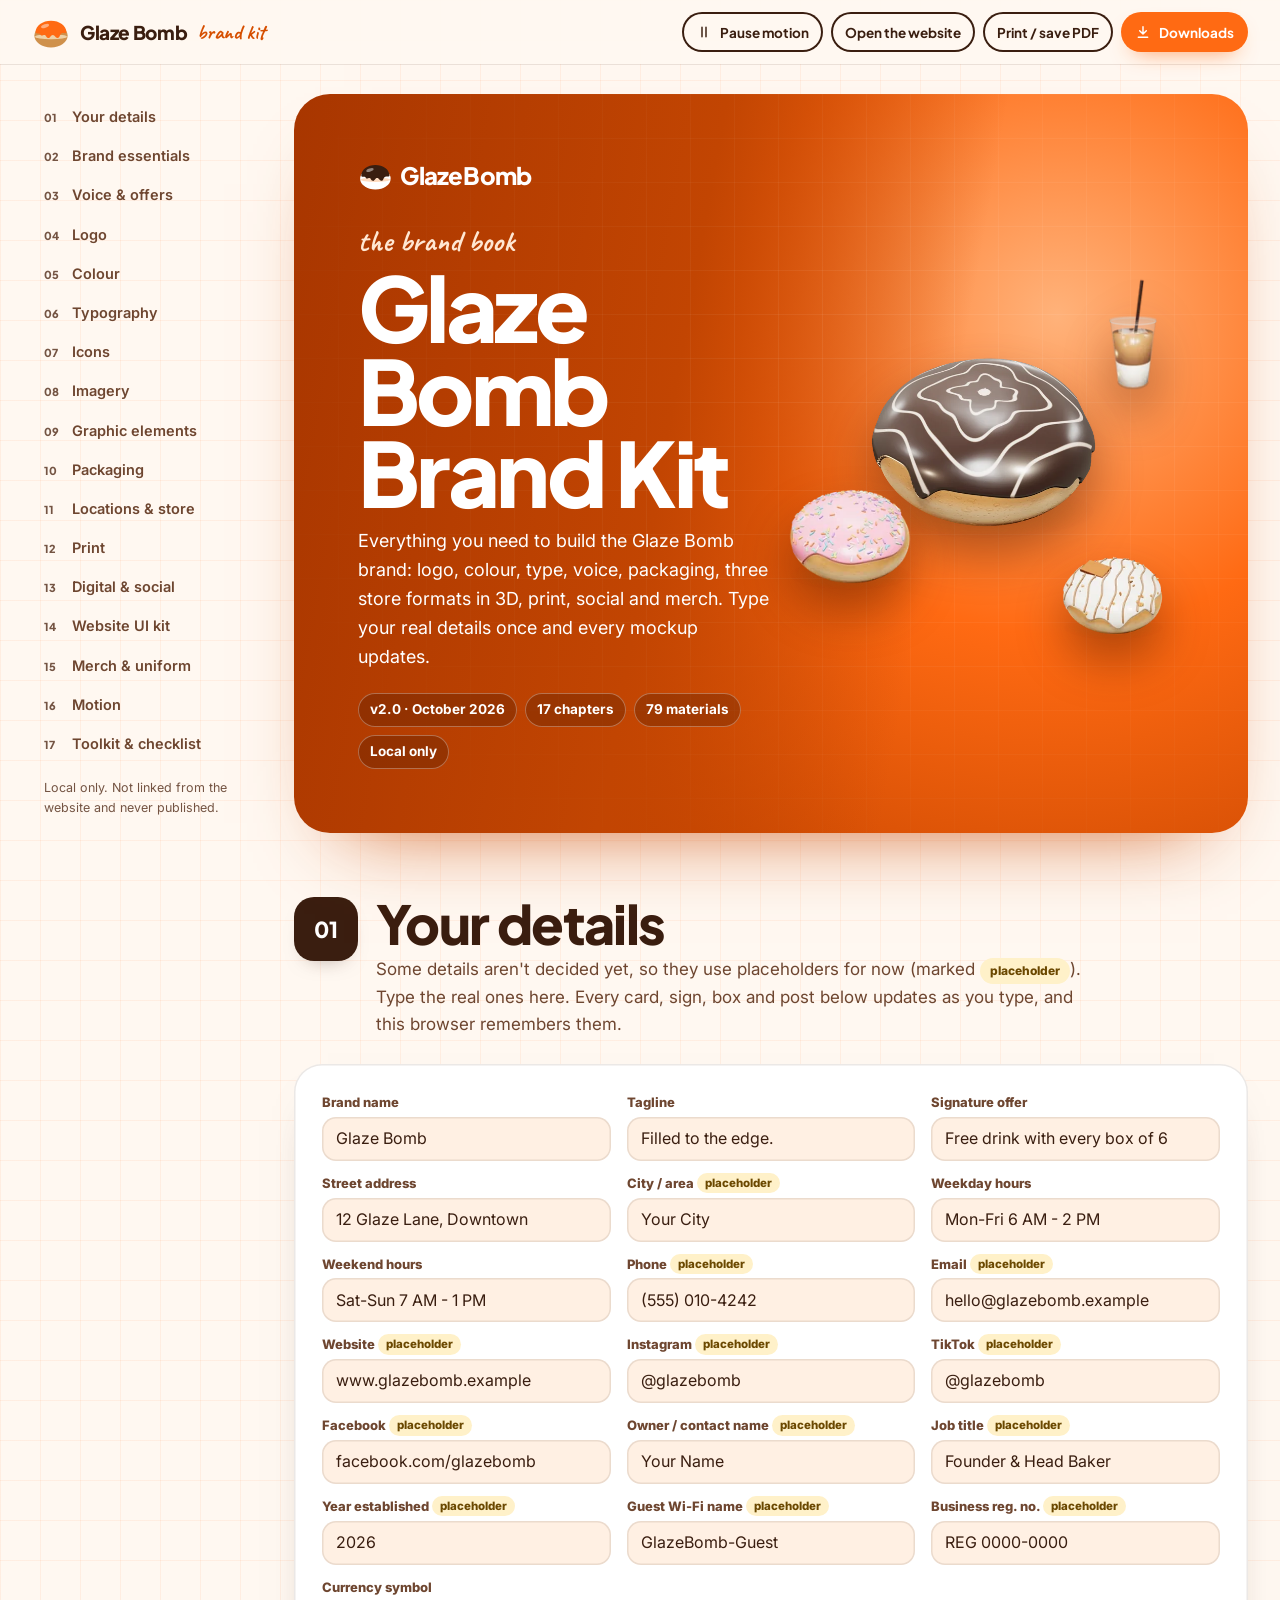
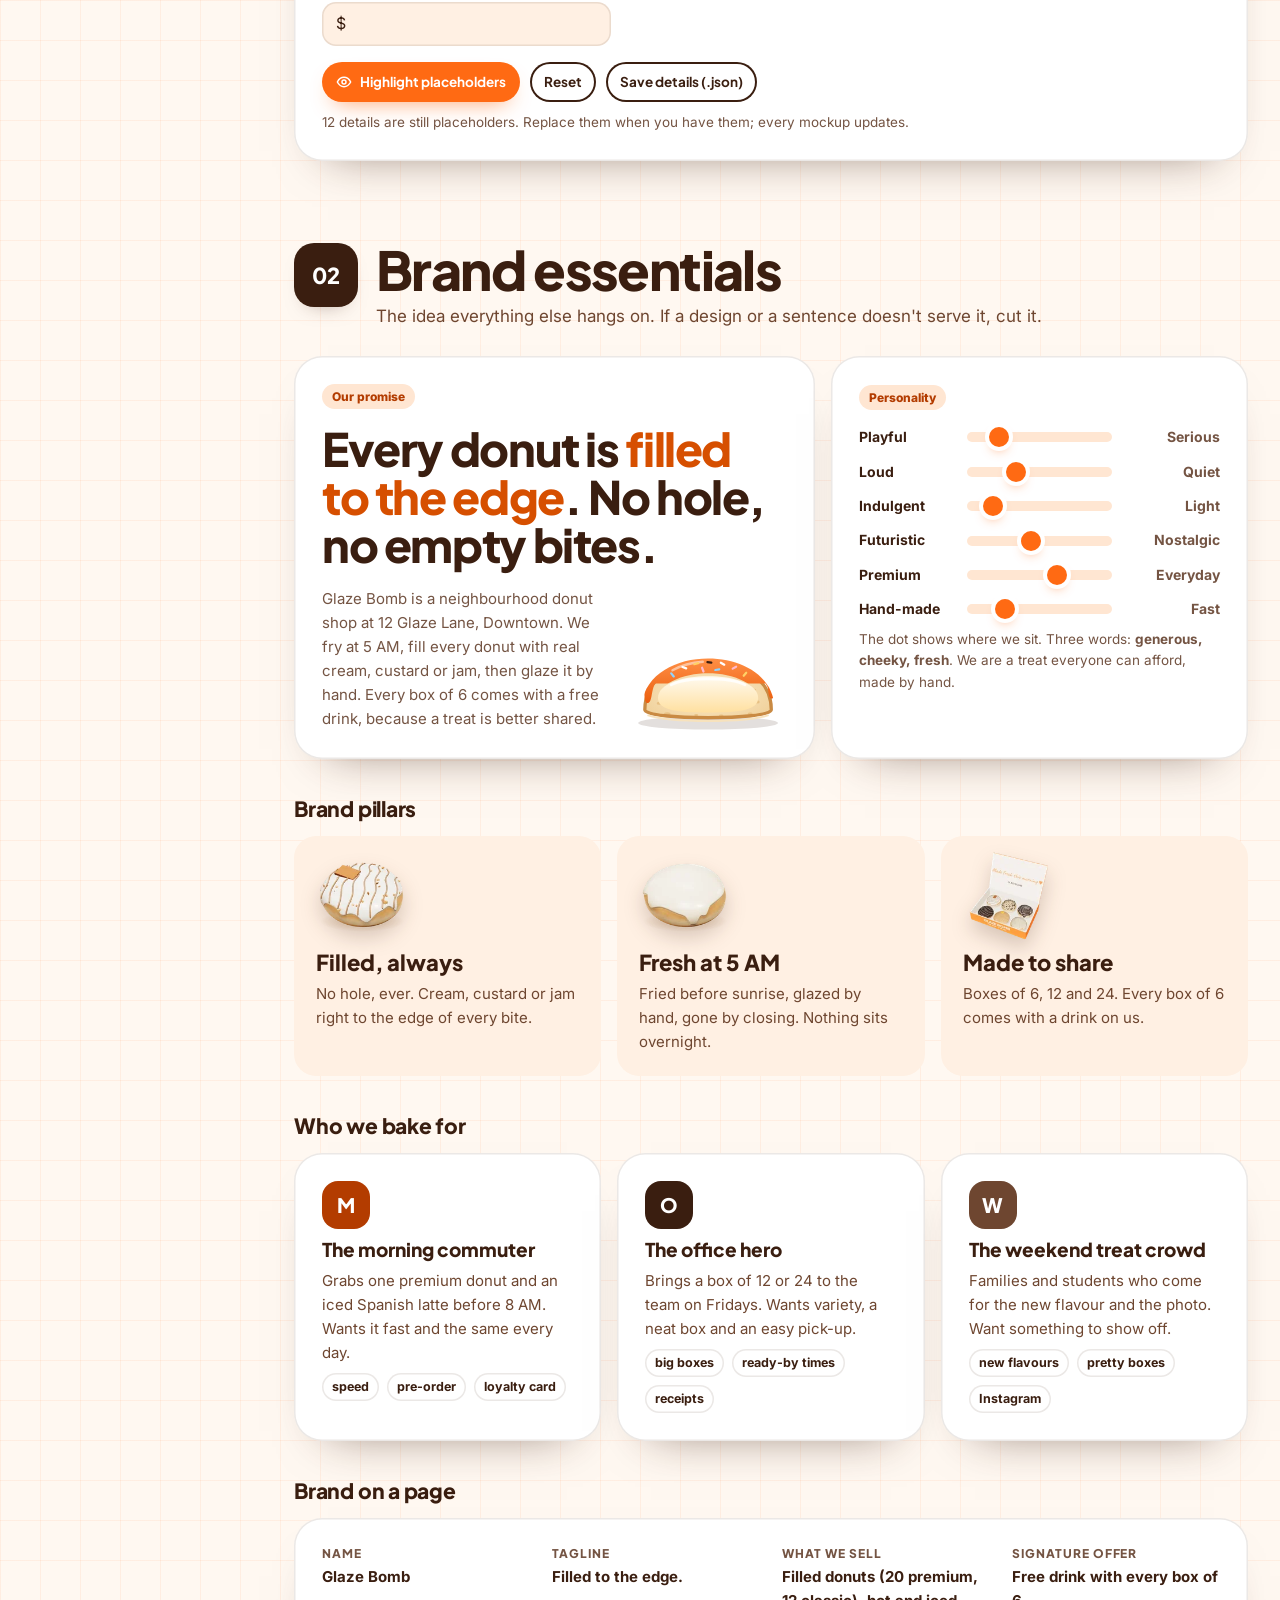
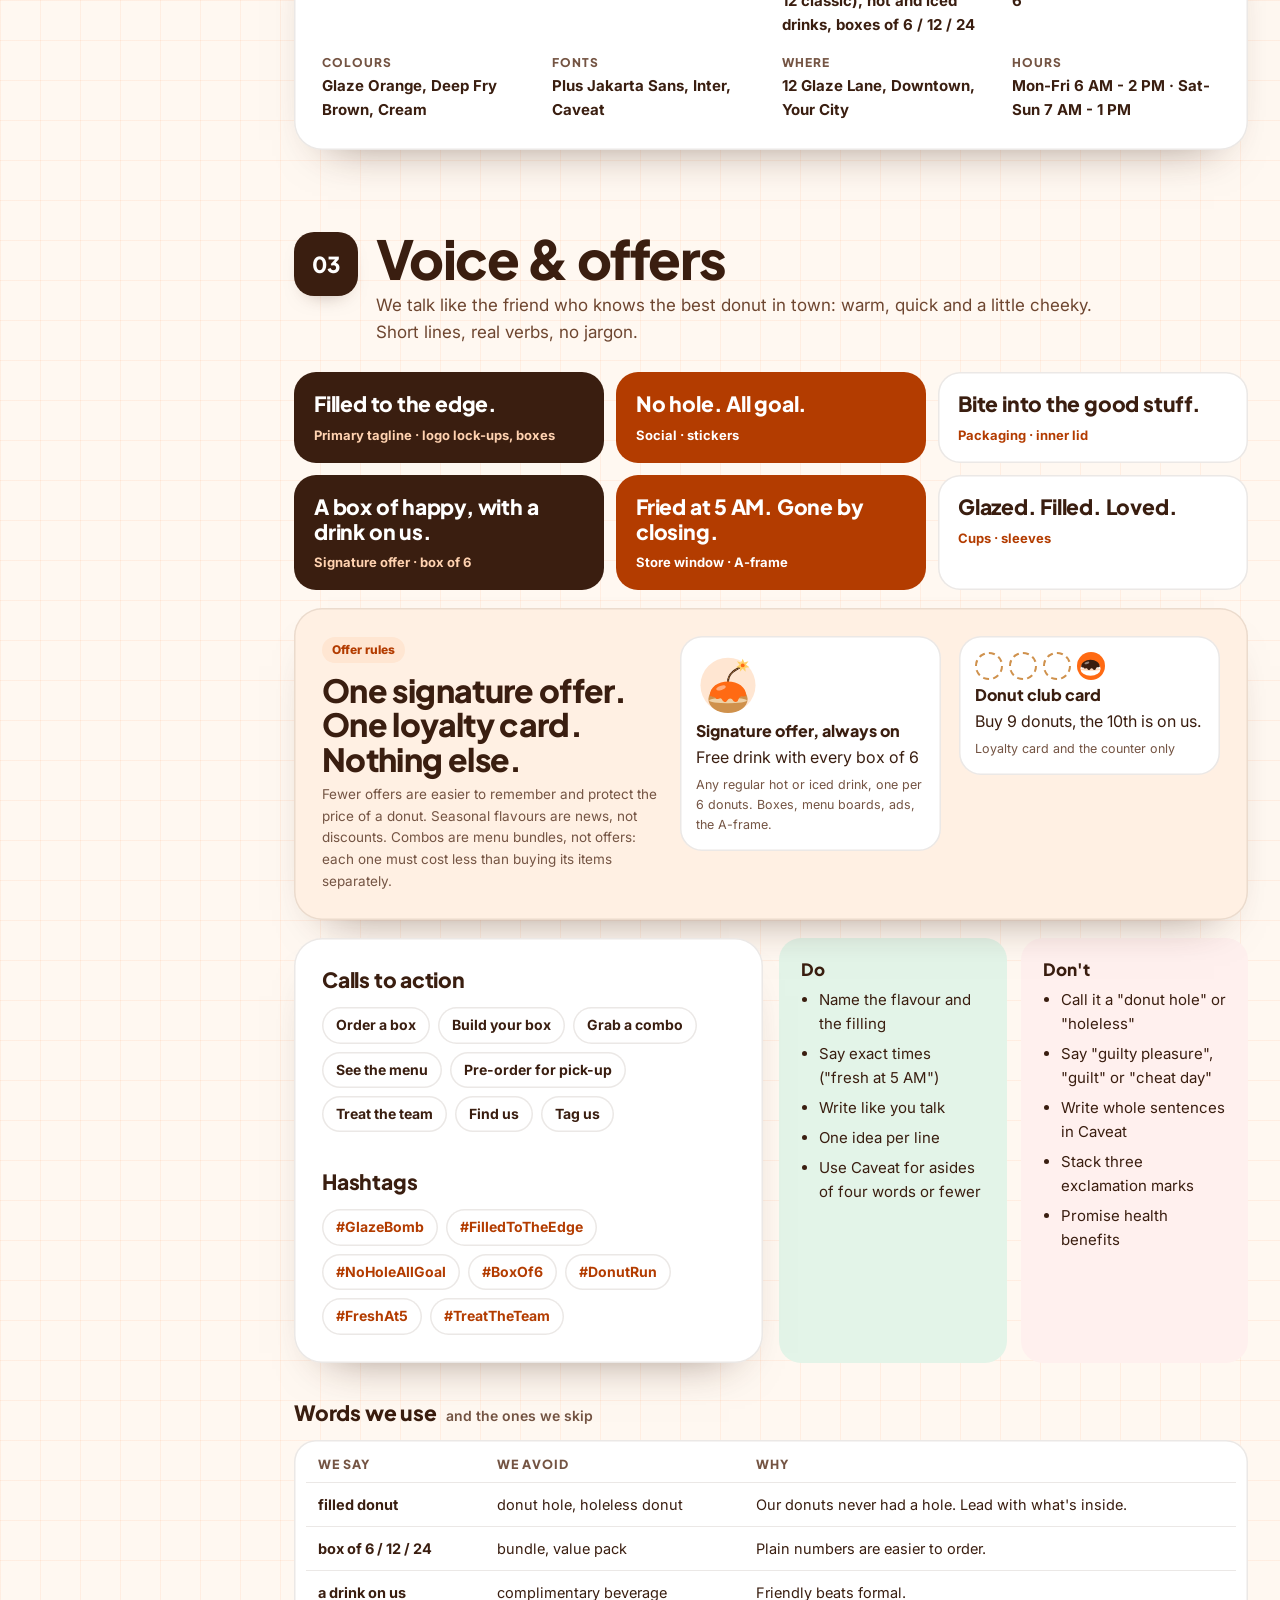
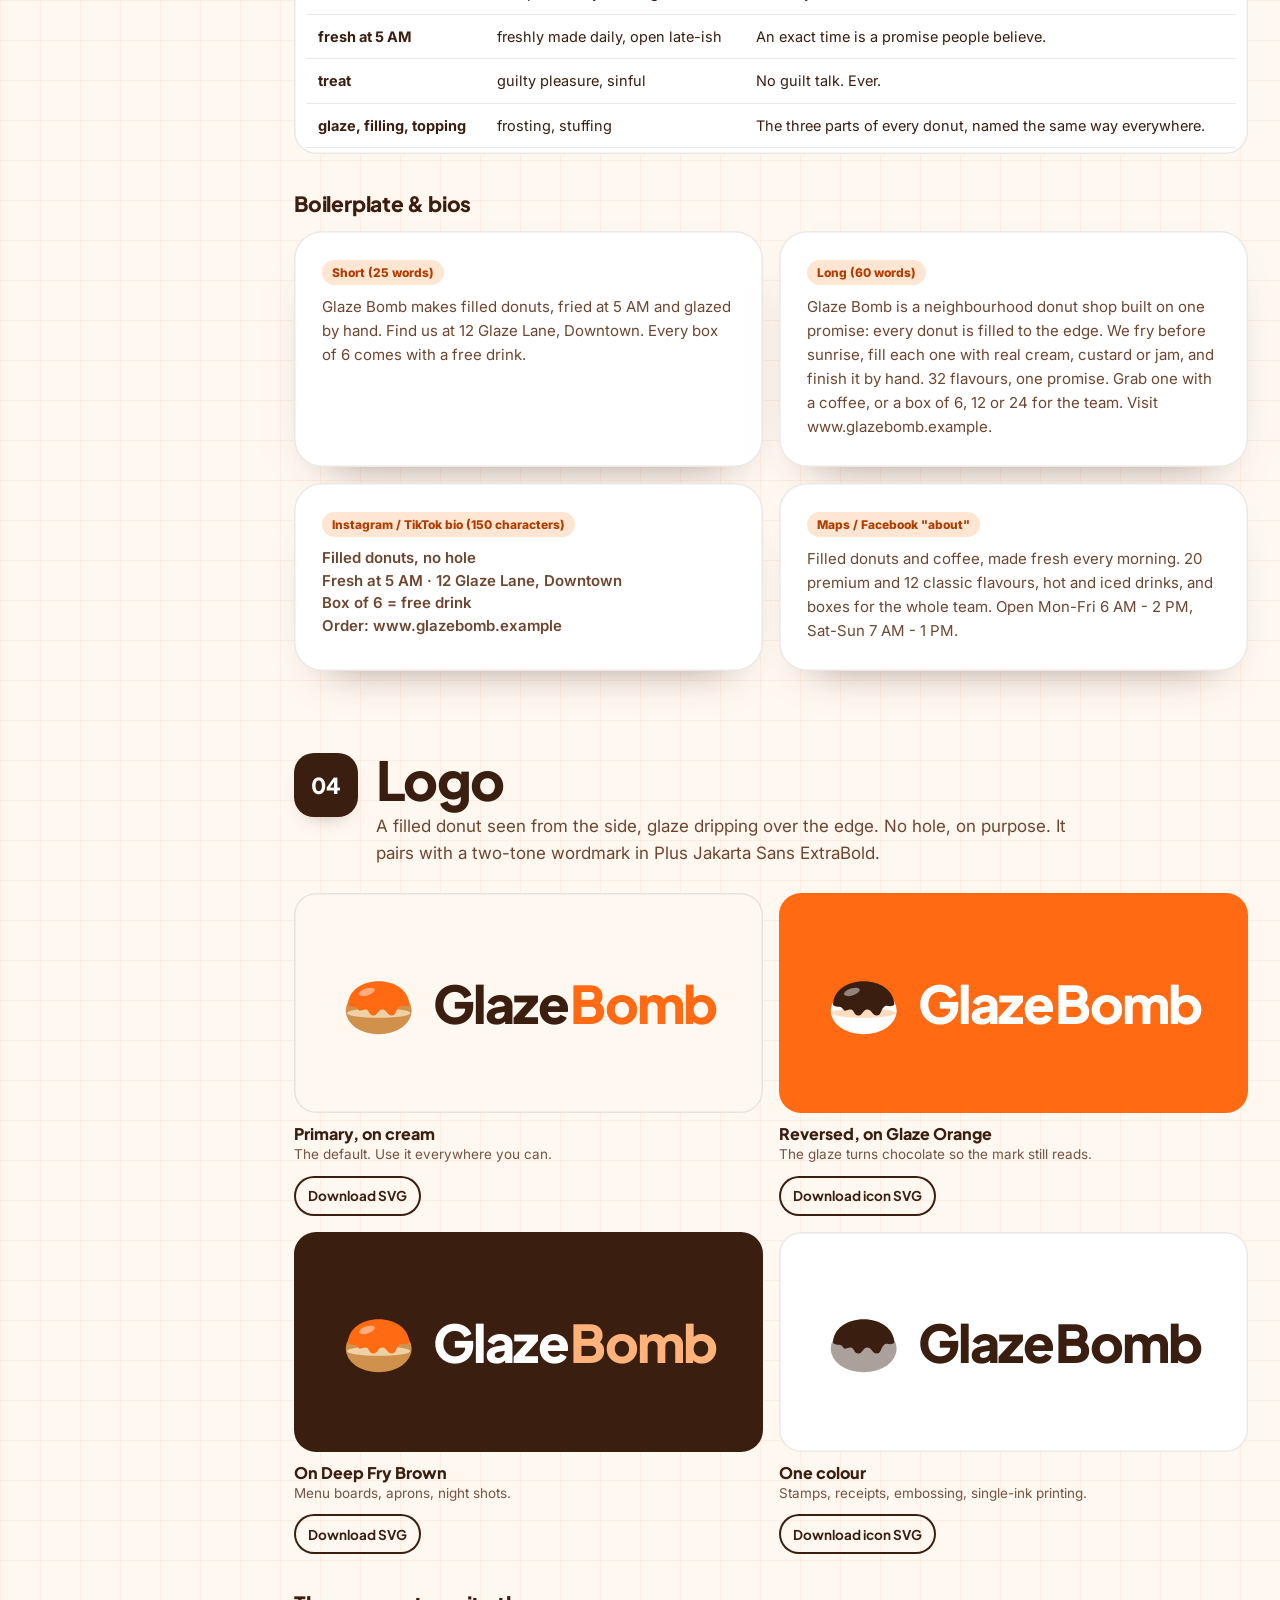
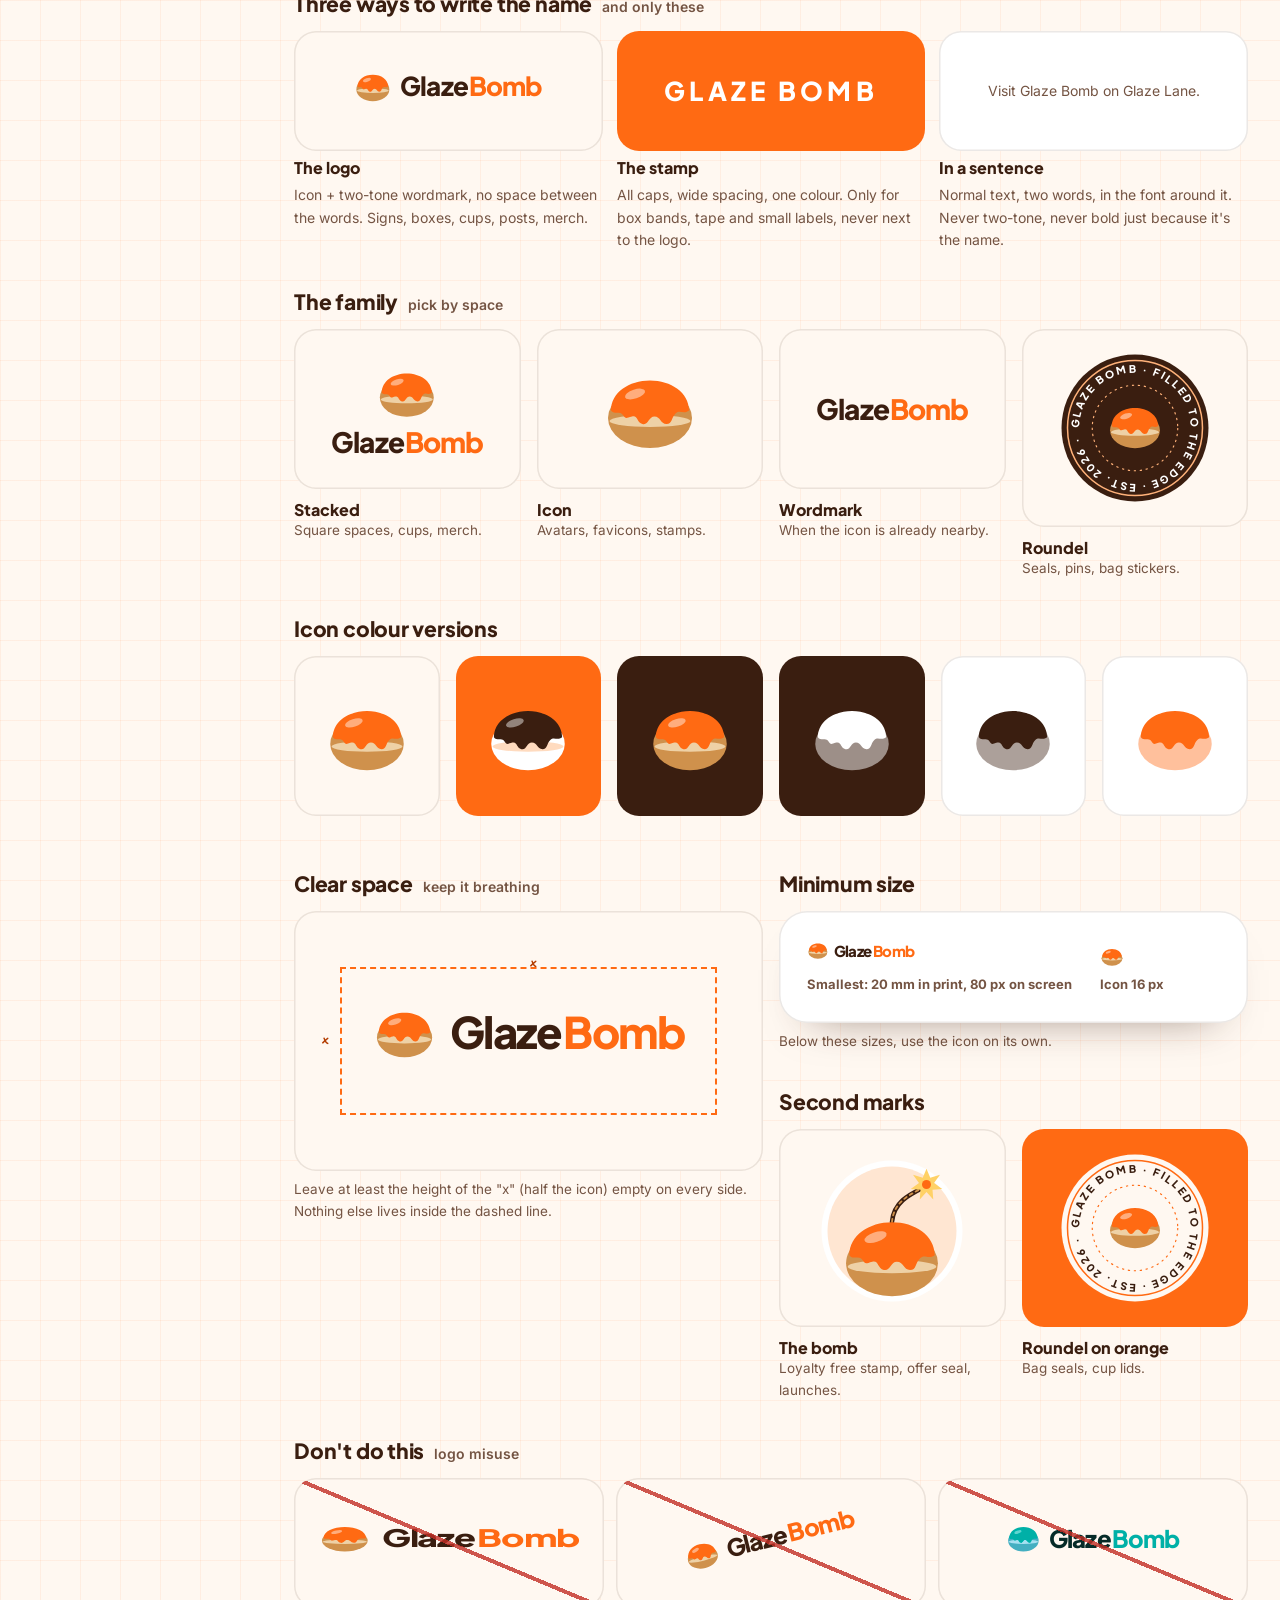
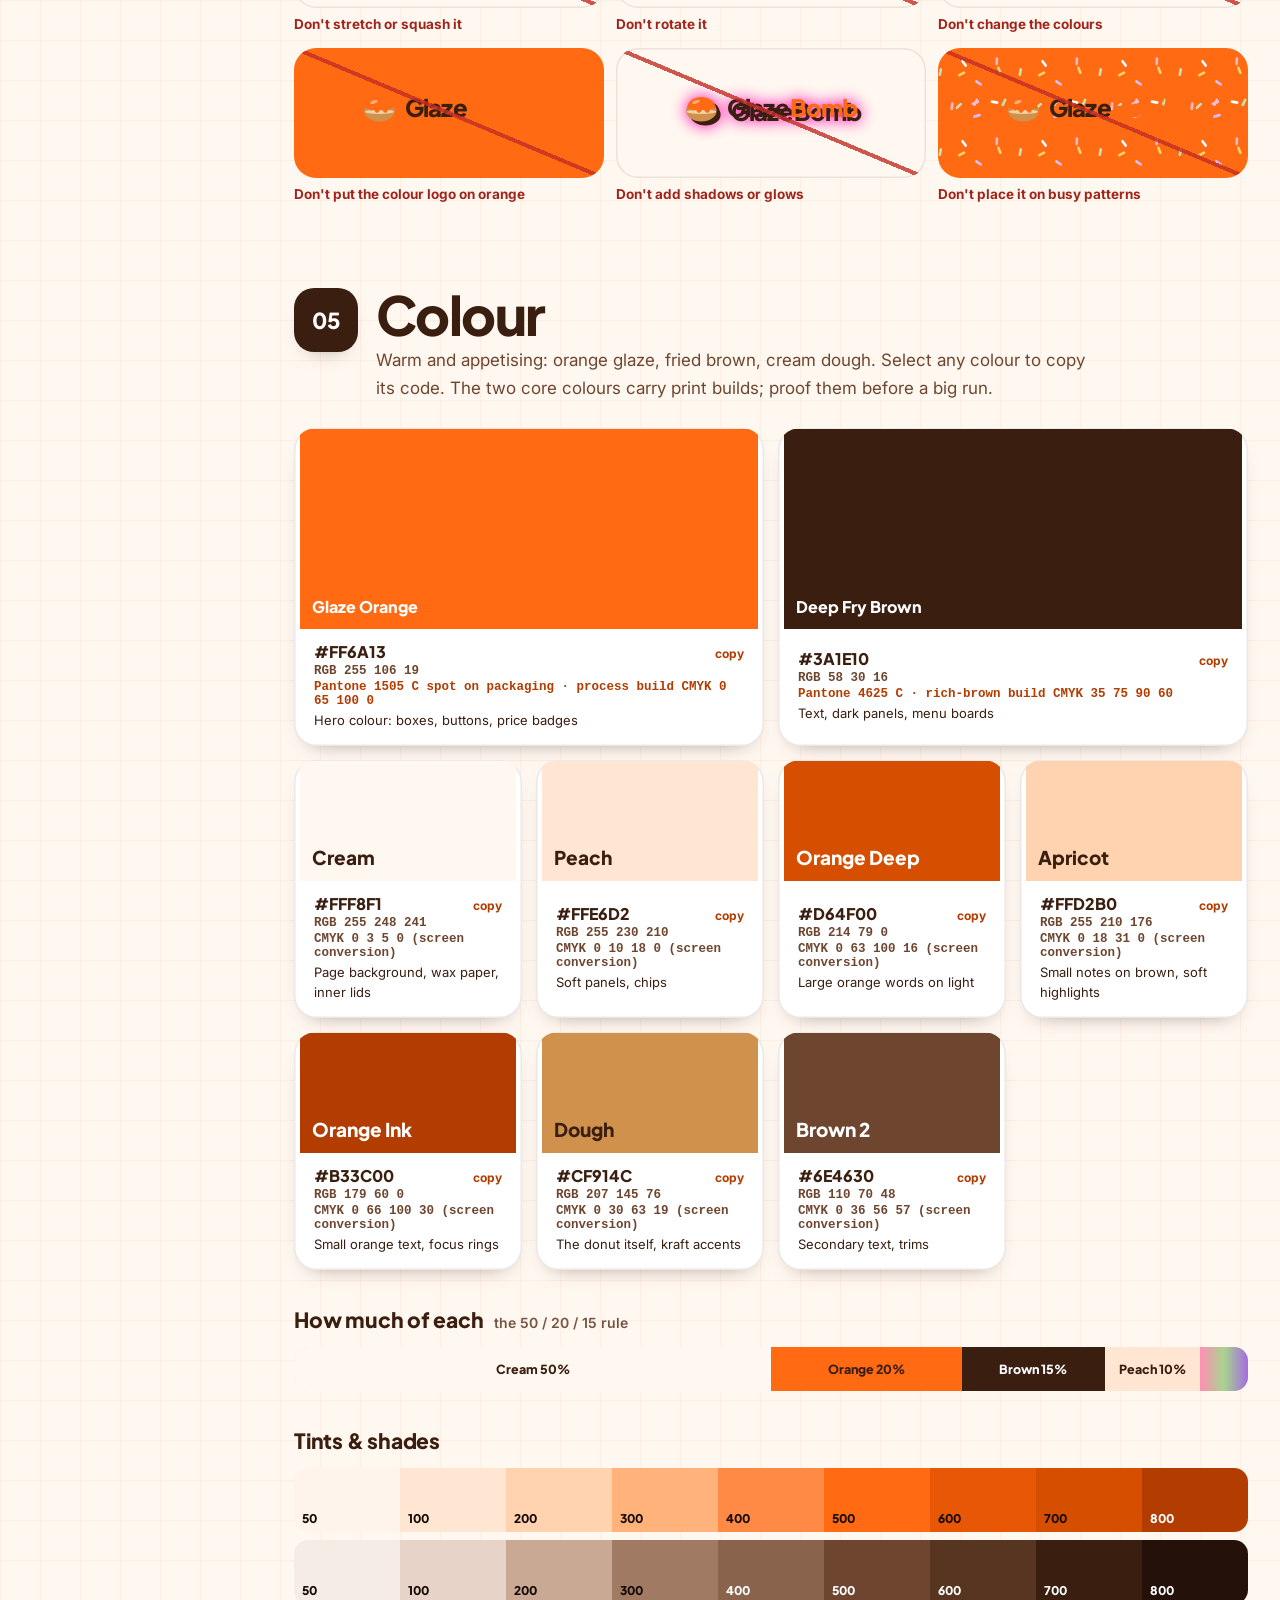
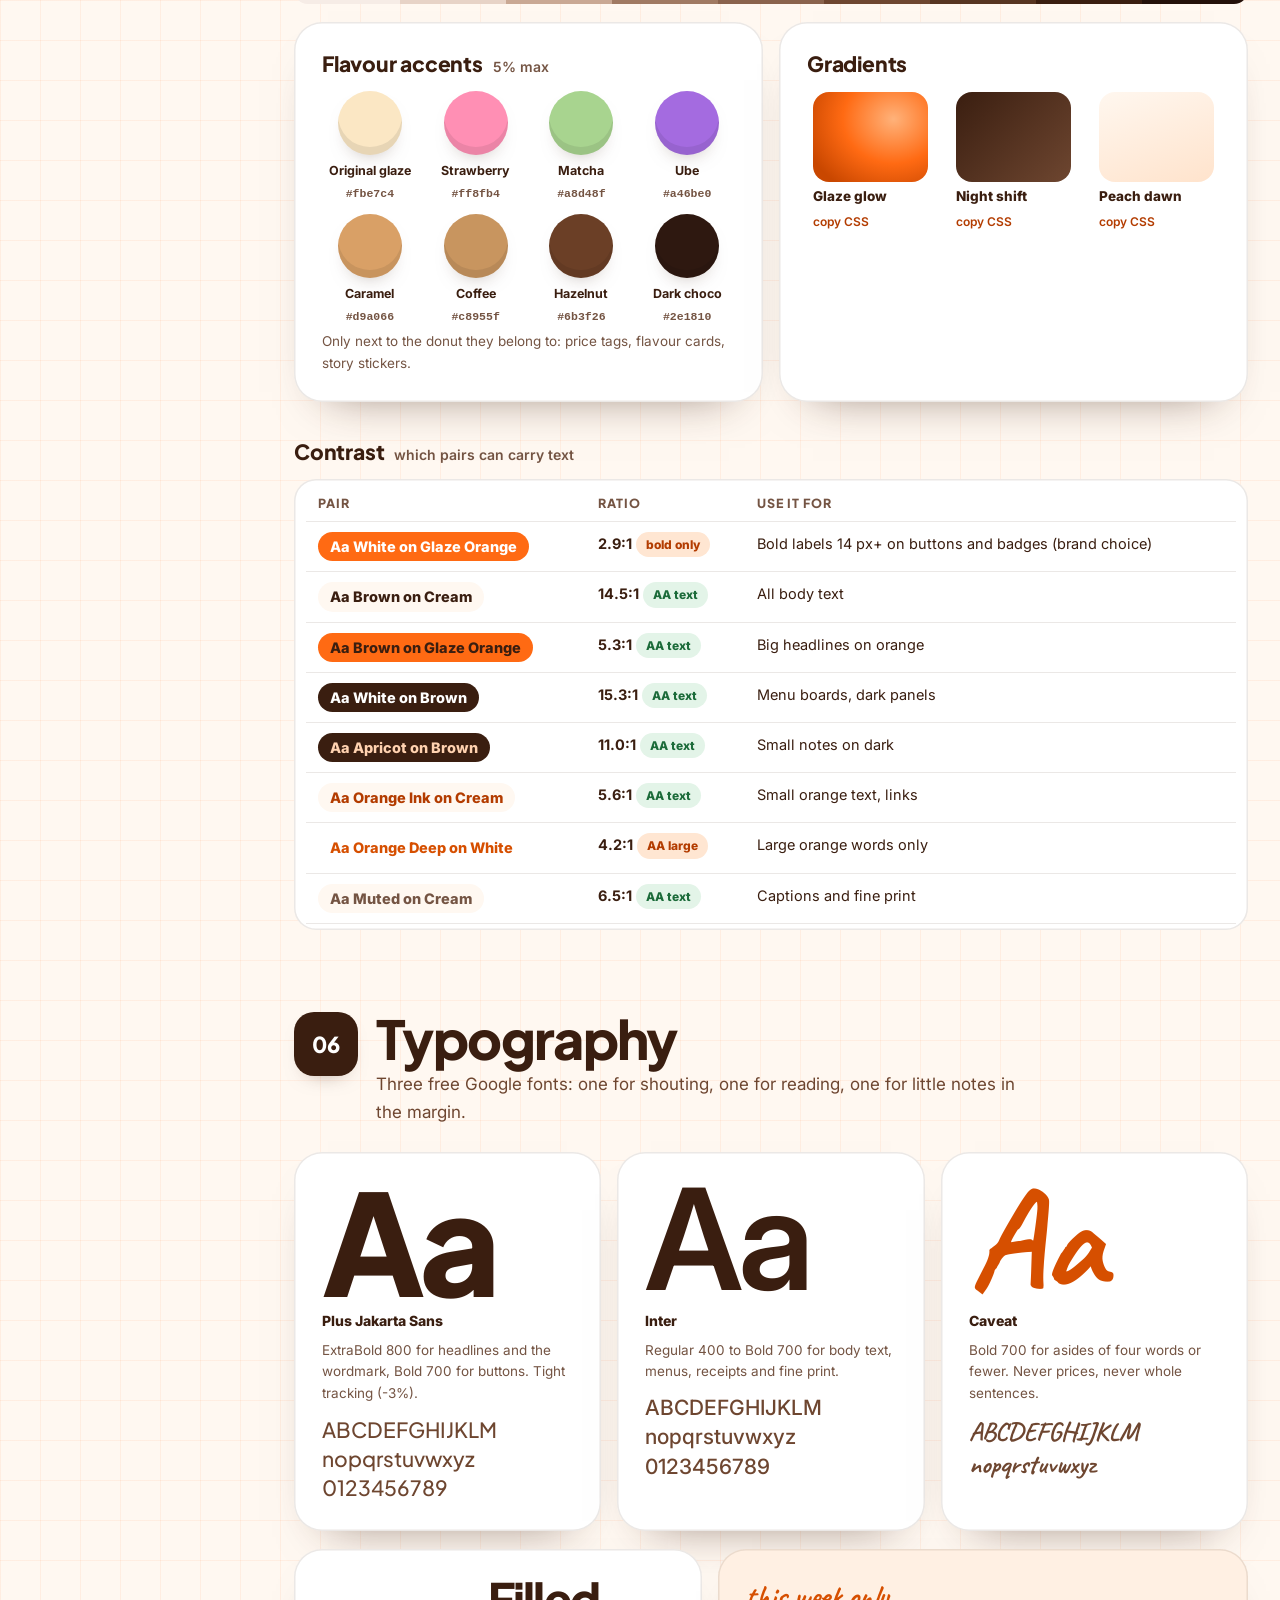
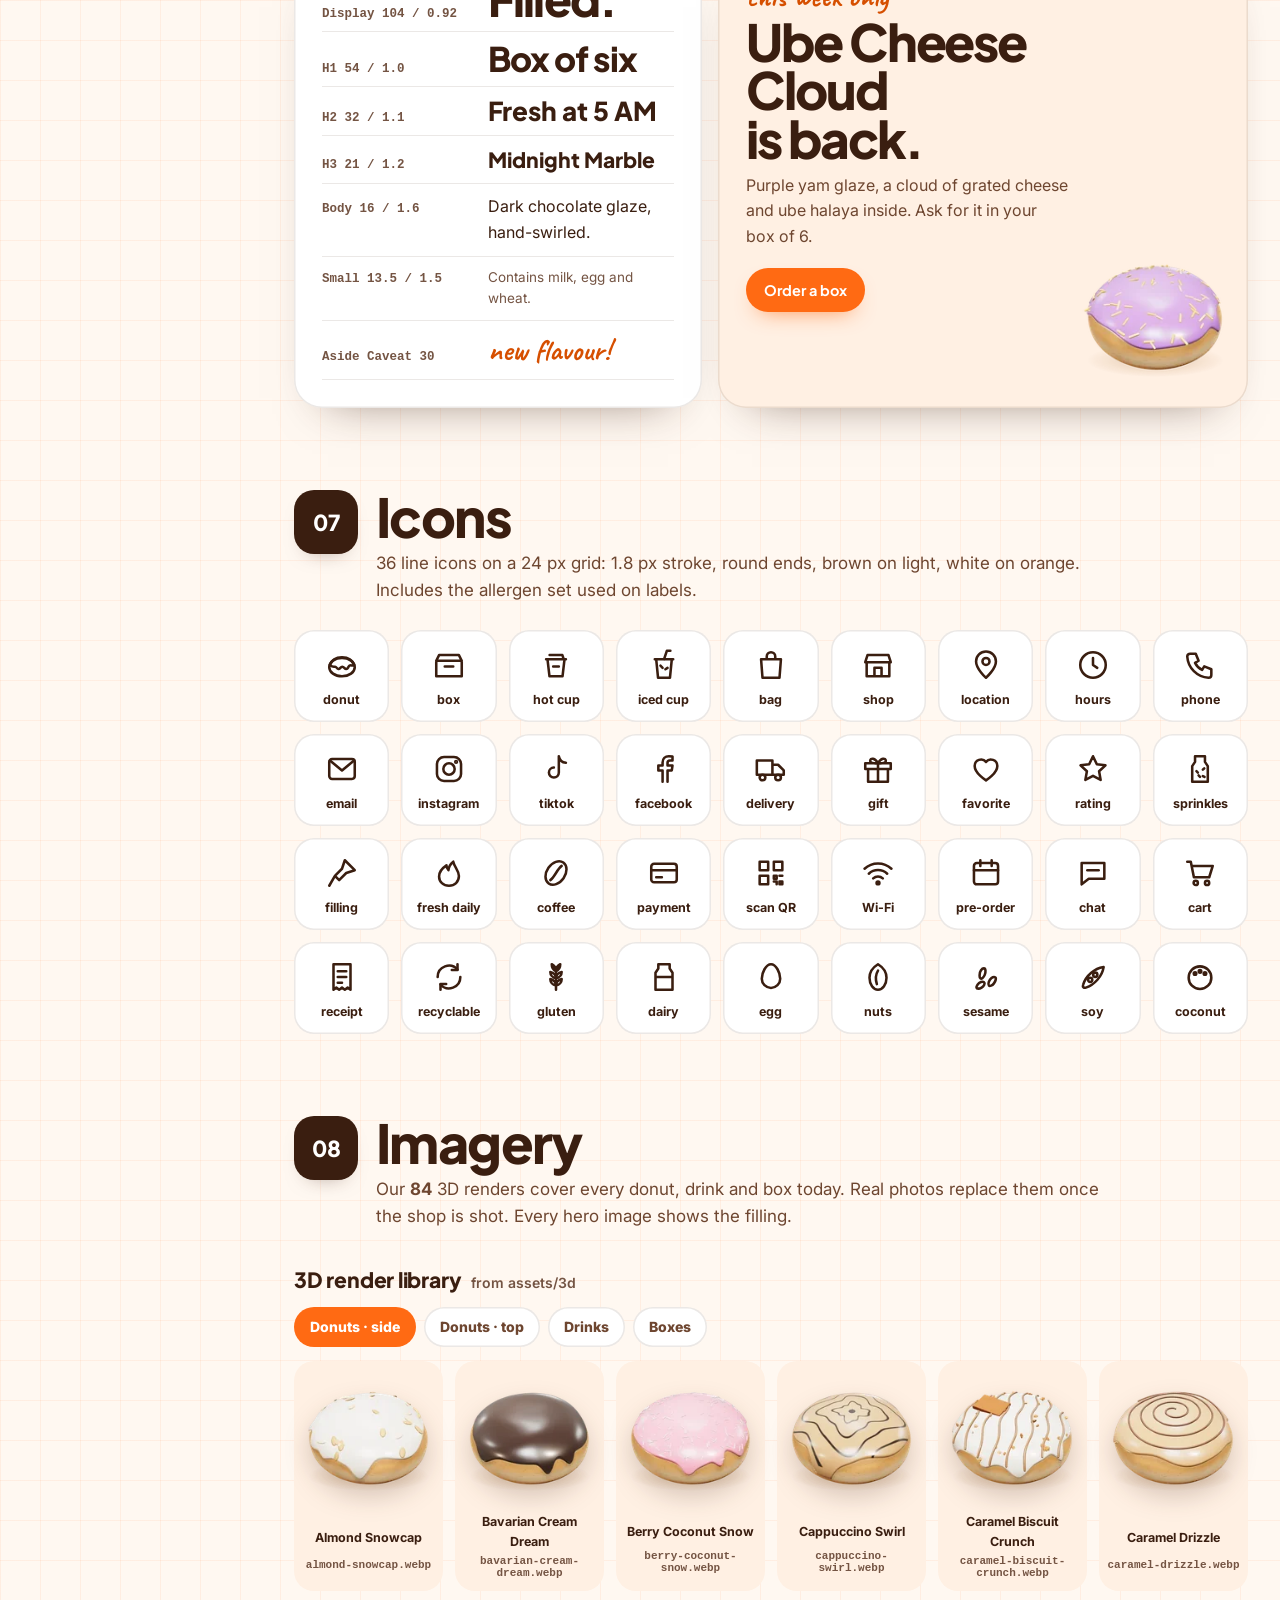
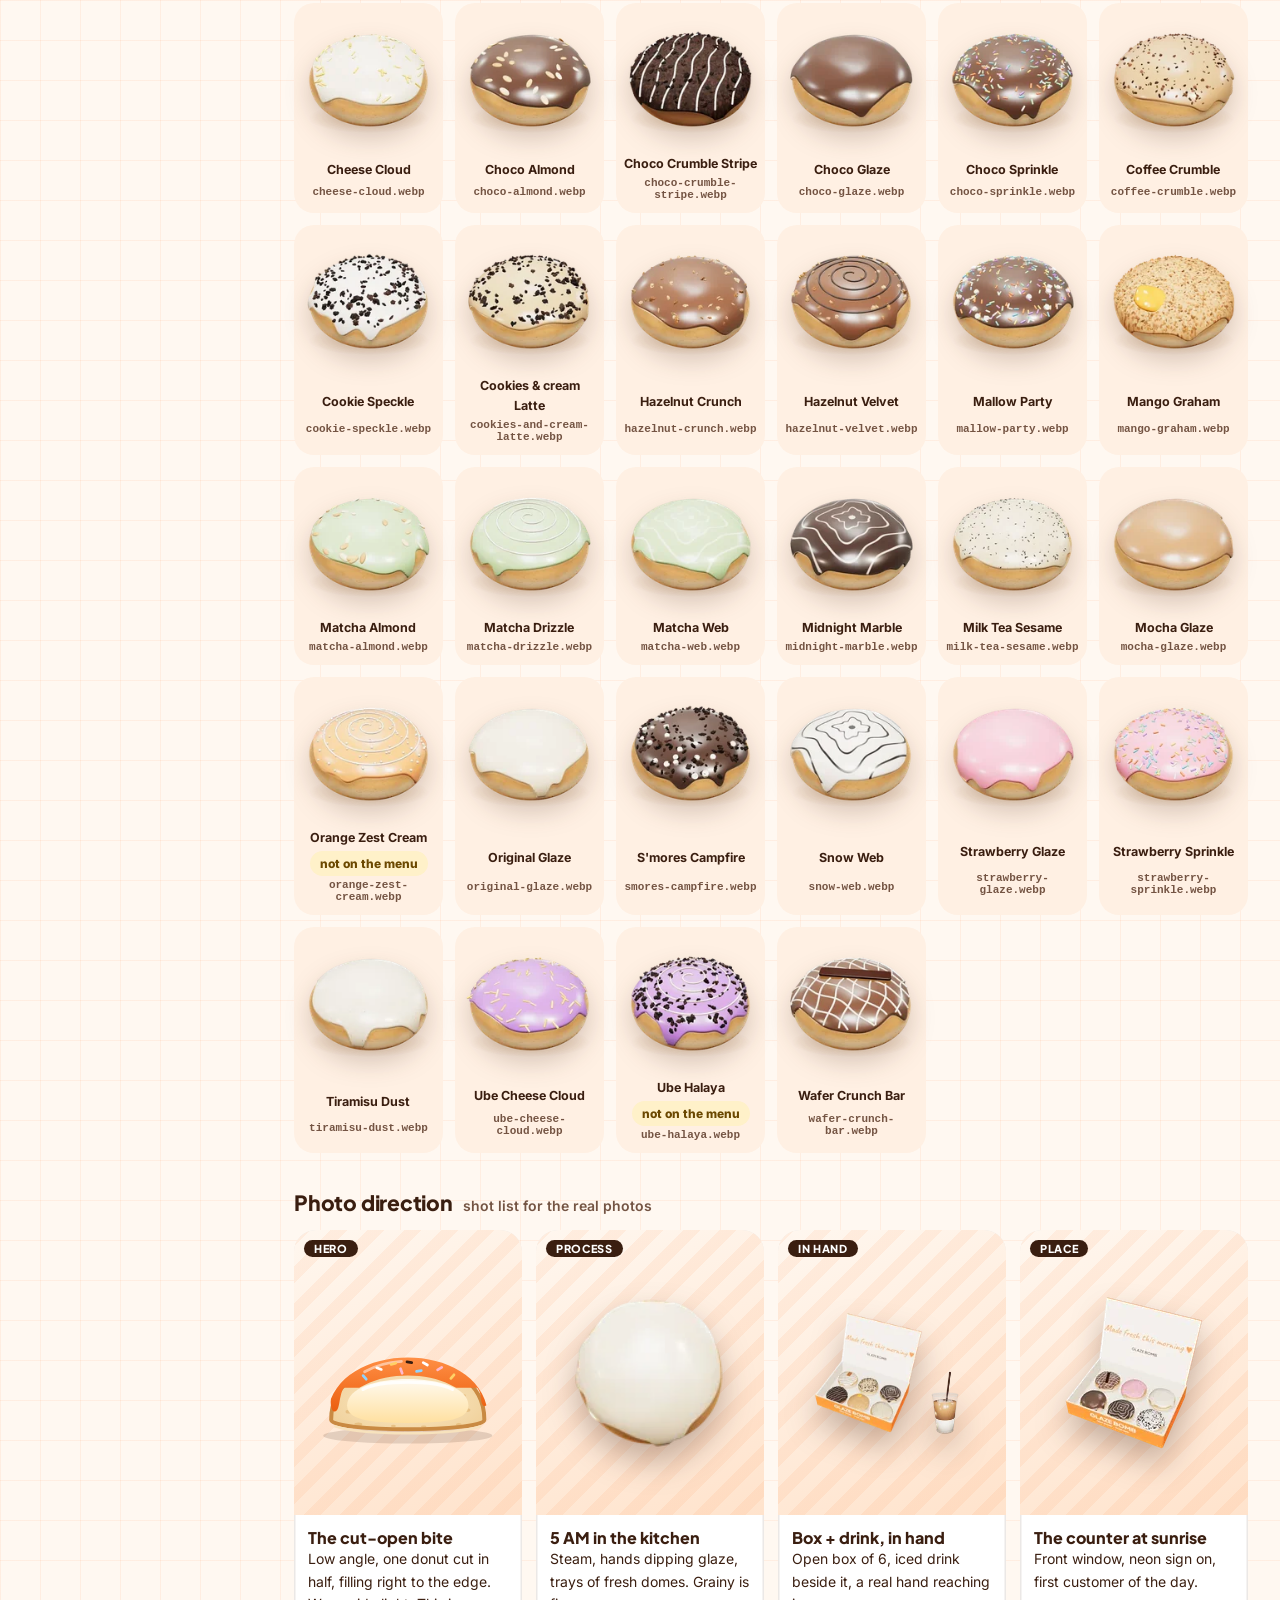
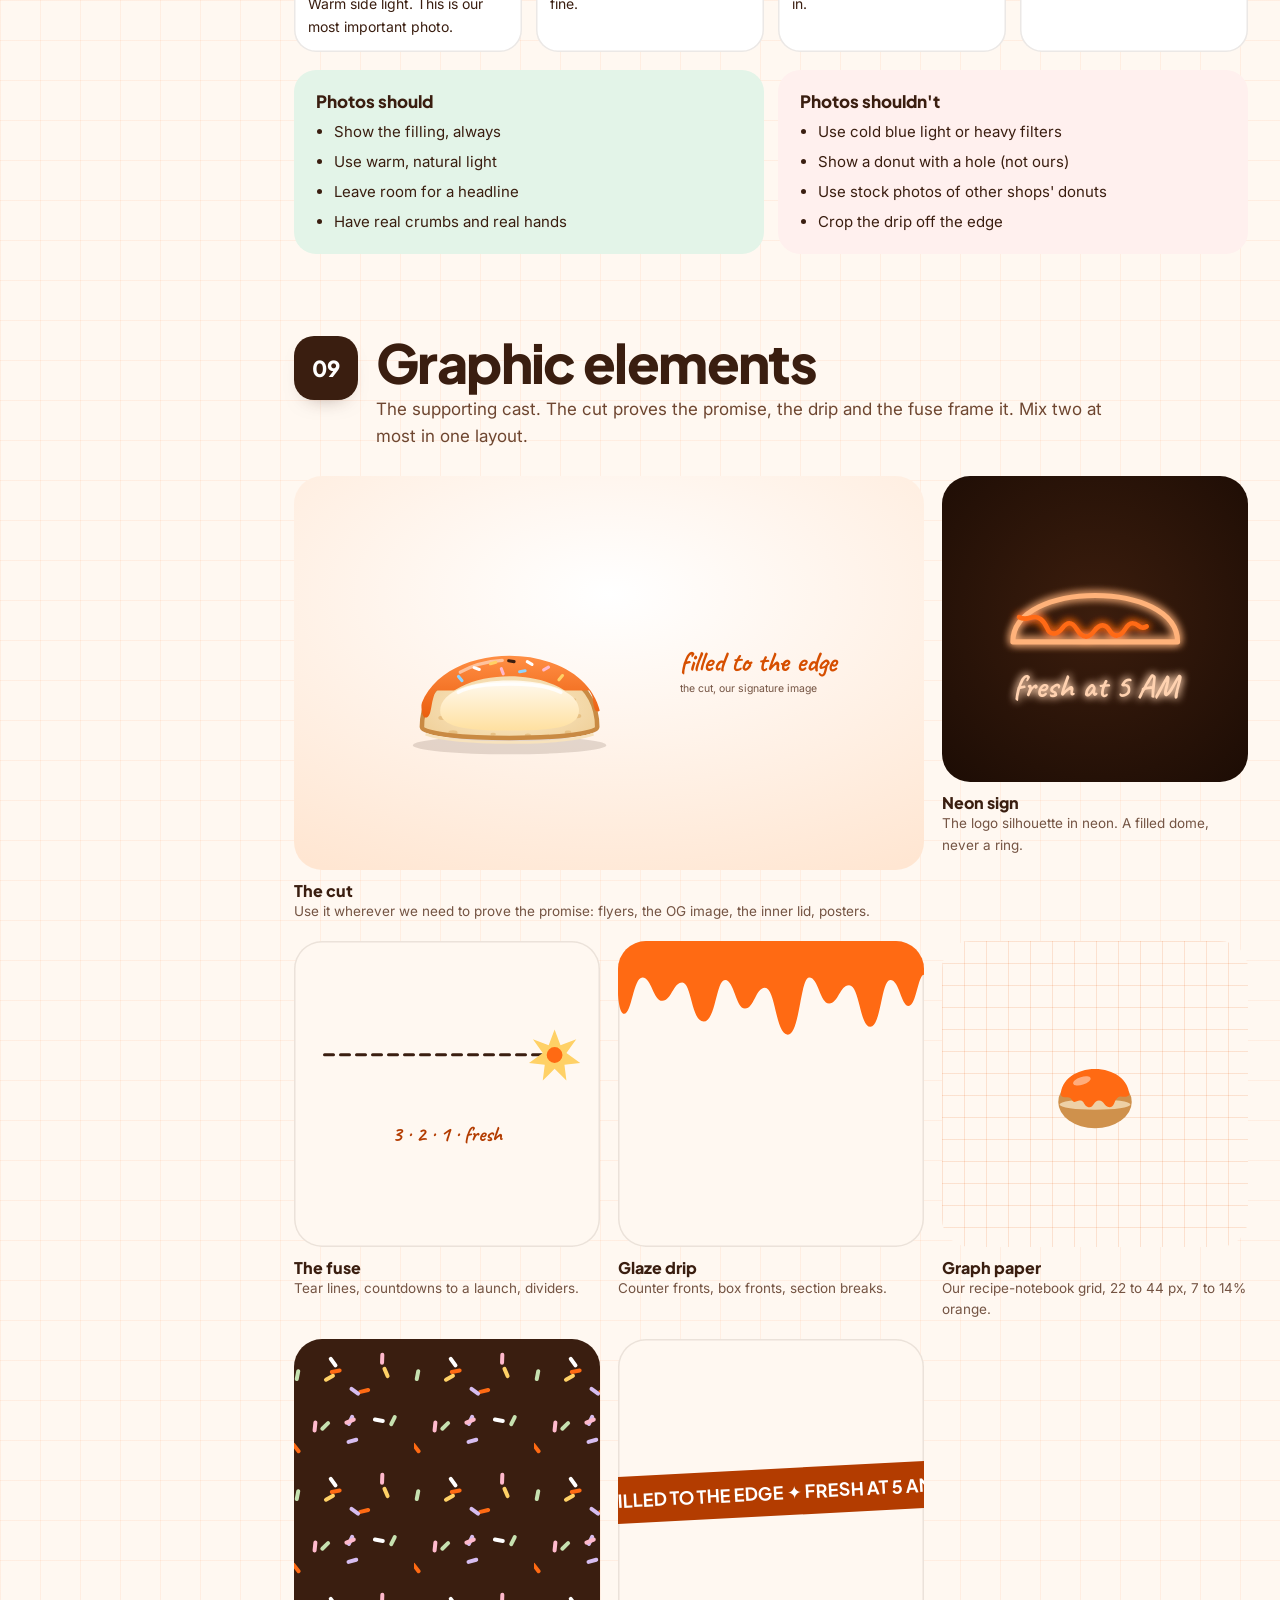
==== commit 0627a315: "Brand kit v2: redesigned marketing materials + 3D locations Impeccable audit (dual agent) drove a re" ====
--- a/brand/index.html
+++ b/brand/index.html
@@ -6,12 +6,14 @@
 <meta name="color-scheme" content="light">
 <meta name="robots" content="noindex, nofollow">
 <title>Glaze Bomb Brand Kit</title>
-<meta name="description" content="Glaze Bomb brand kit: logo, colour, type, voice, packaging, store, print, digital and merch. Local only.">
+<meta name="description" content="Glaze Bomb brand kit: logo, colour, type, voice, packaging, 3D locations, store, print, digital and merch. Local only.">
 <link rel="icon" href="data:image/svg+xml,%3Csvg xmlns='http://www.w3.org/2000/svg' viewBox='0 0 64 64'%3E%3Cellipse cx='32' cy='38' rx='28' ry='20' fill='%23cf914c'/%3E%3Cpath d='M6 33c0-12 12-20 26-20s26 8 26 20c-4 3-6-1-9 2s-2 7-6 7-4-5-8-5-4 6-8 5-3-6-7-5-4 2-6-1-6 0-8-3z' fill='%23ff6a13'/%3E%3C/svg%3E">
 <link rel="preconnect" href="https://fonts.googleapis.com">
 <link rel="preconnect" href="https://fonts.gstatic.com" crossorigin>
-<link href="https://fonts.googleapis.com/css2?family=Caveat:wght@600;700&family=Inter:wght@400;500;600;700&family=Plus+Jakarta+Sans:wght@600;700;800&display=swap" rel="stylesheet">
-<link rel="stylesheet" href="brand.css?v=5">
+<link rel="preload" as="style" href="https://fonts.googleapis.com/css2?family=Caveat:wght@600;700&family=Inter:wght@400;500;600;700&family=Plus+Jakarta+Sans:wght@600;700;800&display=swap" onload="this.onload=null;this.rel='stylesheet'">
+<noscript><link rel="stylesheet" href="https://fonts.googleapis.com/css2?family=Caveat:wght@600;700&family=Inter:wght@400;500;600;700&family=Plus+Jakarta+Sans:wght@600;700;800&display=swap"></noscript>
+<link rel="stylesheet" href="brand.css?v=24">
+<script type="importmap">{"imports":{"three":"https://cdn.jsdelivr.net/npm/three@0.160.0/build/three.module.js","three/addons/":"https://cdn.jsdelivr.net/npm/three@0.160.0/examples/jsm/"}}</script>
 </head>
 <body>
 <a class="skip" href="#details">Skip to the brand kit</a>
@@ -19,10 +21,12 @@
 <header class="top">
   <a class="top__logo" href="#top" aria-label="Back to the cover"><span data-icon></span><b data-b="name">Glaze Bomb</b><small>brand kit</small></a>
   <div class="top__acts">
-    <a class="btn btn--ghost btn--sm" href="../index.html">Open the website</a>
-    <button type="button" class="btn btn--ghost btn--sm" onclick="window.print()">Print / save PDF</button>
-    <a class="btn btn--sm" href="#toolkit"><svg viewBox="0 0 24 24" aria-hidden="true"><path d="M12 4v11M7 10l5 5 5-5M5 20h14"/></svg>Downloads</a>
-  </div>
+    <button type="button" class="btn btn--ghost btn--sm" id="motionToggle" aria-pressed="false" aria-label="Pause motion"><svg viewBox="0 0 24 24" aria-hidden="true"><path d="M9 5v14M15 5v14"/></svg><span class="btn__t">Pause motion</span></button>
+    <a class="btn btn--ghost btn--sm hide-sm" href="../index.html">Open the website</a>
+    <button type="button" class="btn btn--ghost btn--sm hide-sm" onclick="window.print()">Print / save PDF</button>
+    <a class="btn btn--sm" href="#toolkit" aria-label="Downloads"><svg viewBox="0 0 24 24" aria-hidden="true"><path d="M12 4v11M7 10l5 5 5-5M5 20h14"/></svg><span class="btn__t">Downloads</span></a>
+  </div>
+  <div class="progress" aria-hidden="true"><i></i></div>
 </header>
 
 <div class="shell">
@@ -30,7 +34,7 @@
   <ol>
     <li><a href="#details"><span>01</span>Your details</a></li>
     <li><a href="#essence"><span>02</span>Brand essentials</a></li>
-    <li><a href="#voice"><span>03</span>Voice &amp; copy</a></li>
+    <li><a href="#voice"><span>03</span>Voice &amp; offers</a></li>
     <li><a href="#logo"><span>04</span>Logo</a></li>
     <li><a href="#color"><span>05</span>Colour</a></li>
     <li><a href="#type"><span>06</span>Typography</a></li>
@@ -38,7 +42,7 @@
     <li><a href="#imagery"><span>08</span>Imagery</a></li>
     <li><a href="#elements"><span>09</span>Graphic elements</a></li>
     <li><a href="#packaging"><span>10</span>Packaging</a></li>
-    <li><a href="#store"><span>11</span>Store &amp; signage</a></li>
+    <li><a href="#store"><span>11</span>Locations &amp; store</a></li>
     <li><a href="#print"><span>12</span>Print</a></li>
     <li><a href="#digital"><span>13</span>Digital &amp; social</a></li>
     <li><a href="#ui"><span>14</span>Website UI kit</a></li>
@@ -53,17 +57,18 @@
 
 <!-- ================= COVER ================= -->
 <section class="cover" id="top" aria-labelledby="coverTitle">
-  <div>
+  <div class="cover__text">
+    <span class="cover__logo rev" data-lockup data-v="reverse"></span>
     <p class="cover__hand">the brand book</p>
     <h1 class="cover__title" id="coverTitle"><span data-b="name">Glaze Bomb</span><br>Brand Kit</h1>
-    <p class="cover__lead">Everything you need to build the <span data-b="name">Glaze Bomb</span> brand: logo, colour, type, voice, packaging, store, print, social and merch. Type your real details once and every mockup in this kit updates.</p>
-    <div class="cover__meta"><span>v1.0 · October 2026</span><span>17 chapters</span><span><b id="matCount">78</b> materials</span><span>Local only</span></div>
+    <p class="cover__lead">Everything you need to build the <span data-b="name">Glaze Bomb</span> brand: logo, colour, type, voice, packaging, three store formats in 3D, print, social and merch. Type your real details once and every mockup updates.</p>
+    <div class="cover__meta"><span>v2.0 · October 2026</span><span>17 chapters</span><span><b id="matCount">83</b> materials</span><span>Local only</span></div>
   </div>
   <div class="cover__art" aria-hidden="true">
-    <img src="../assets/3d/donuts/midnight-marble.webp" alt="">
-    <img src="../assets/3d/donuts/strawberry-sprinkle-sm.webp" alt="">
-    <img src="../assets/3d/drinks/iced-spanish-latte-sm.webp" alt="">
-    <img src="../assets/3d/donuts/mango-graham-sm.webp" alt="">
+    <img src="../assets/3d/donuts/midnight-marble.webp" alt="" width="600" height="600">
+    <img src="../assets/3d/donuts/strawberry-sprinkle-sm.webp" alt="" width="200" height="200">
+    <img src="../assets/3d/drinks/iced-spanish-latte-sm.webp" alt="" width="200" height="200">
+    <img src="../assets/3d/donuts/caramel-biscuit-crunch-sm.webp" alt="" width="200" height="200">
   </div>
 </section>
 
@@ -74,7 +79,7 @@
   <div class="plate">
     <form class="details__form" id="detailsForm" aria-label="Brand details"></form>
     <div class="details__bar">
-      <button type="button" class="btn btn--sm" id="showPh" aria-pressed="false"><svg viewBox="0 0 24 24" aria-hidden="true"><path d="M2 12s3.6-7 10-7 10 7 10 7-3.6 7-10 7S2 12 2 12z"/><circle cx="12" cy="12" r="3"/></svg> Highlight placeholders</button>
+      <button type="button" class="btn btn--sm" id="showPh" aria-pressed="false"><svg viewBox="0 0 24 24" aria-hidden="true"><path d="M2 12s3.6-7 10-7 10 7 10 7-3.6 7-10 7S2 12 2 12z"/><circle cx="12" cy="12" r="3"/></svg>Highlight placeholders</button>
       <button type="button" class="btn btn--ghost btn--sm" id="resetDetails">Reset</button>
       <button type="button" class="btn btn--ghost btn--sm" data-dl="details-json">Save details (.json)</button>
       <p class="note" id="phCount"></p>
@@ -85,48 +90,49 @@
 <!-- ================= 02 ESSENTIALS ================= -->
 <section class="chap" id="essence" aria-labelledby="h-essence">
   <header class="chap__head"><span class="chap__num">02</span><h2 class="chap__title" id="h-essence">Brand essentials</h2>
-    <p class="chap__lead">The idea everything else hangs on. If a design or a sentence doesn't serve this, cut it.</p></header>
+    <p class="chap__lead">The idea everything else hangs on. If a design or a sentence doesn't serve it, cut it.</p></header>
   <div class="promise">
-    <div class="plate">
+    <div class="plate promise__main">
       <span class="tag">Our promise</span>
-      <p class="promise__big" style="margin-top:12px">Every donut is <em>filled to the edge</em>. No hole, no empty bites, no sad corners.</p>
-      <p class="note" style="font-size:15px;margin-top:14px"><span data-b="name">Glaze Bomb</span> is a neighbourhood donut shop at <span data-b="address">12 Glaze Lane, Downtown</span>. We fry at 5 AM, fill every donut with real cream, custard or jam, then glaze it by hand. Boxes of 6 come with a free drink, because a treat is better shared.</p>
+      <p class="promise__big">Every donut is <em>filled to the edge</em>. No hole, no empty bites.</p>
+      <p class="promise__story"><span data-b="name">Glaze Bomb</span> is a neighbourhood donut shop at <span data-b="address">12 Glaze Lane, Downtown</span>. We fry at 5 AM, fill every donut with real cream, custard or jam, then glaze it by hand. Every box of 6 comes with a free drink, because a treat is better shared.</p>
+      <div class="promise__cut" data-cut></div>
     </div>
     <div class="plate">
       <span class="tag">Personality</span>
-      <div class="traits" style="margin-top:16px">
-        <div class="trait"><span>Playful</span><i style="--v:20%"></i><span>Serious</span></div>
-        <div class="trait"><span>Bold</span><i style="--v:16%"></i><span>Shy</span></div>
-        <div class="trait"><span>Indulgent</span><i style="--v:14%"></i><span>Light</span></div>
-        <div class="trait"><span>Modern</span><i style="--v:30%"></i><span>Old-school</span></div>
-        <div class="trait"><span>Friendly</span><i style="--v:12%"></i><span>Formal</span></div>
-        <div class="trait"><span>Hand-made</span><i style="--v:18%"></i><span>Mass-made</span></div>
+      <div class="traits">
+        <div class="trait"><span>Playful</span><i style="--v:22%"></i><span>Serious</span></div>
+        <div class="trait"><span>Loud</span><i style="--v:34%"></i><span>Quiet</span></div>
+        <div class="trait"><span>Indulgent</span><i style="--v:18%"></i><span>Light</span></div>
+        <div class="trait"><span>Futuristic</span><i style="--v:44%"></i><span>Nostalgic</span></div>
+        <div class="trait"><span>Premium</span><i style="--v:62%"></i><span>Everyday</span></div>
+        <div class="trait"><span>Hand-made</span><i style="--v:26%"></i><span>Fast</span></div>
       </div>
-      <p class="note">The dot shows where we sit. Three words: <b>generous, cheeky, fresh</b>.</p>
-    </div>
-  </div>
-
-  <h3 class="sub">Brand pillars <small>what we stand on</small></h3>
+      <p class="note">The dot shows where we sit. Three words: <b>generous, cheeky, fresh</b>. We are a treat everyone can afford, made by hand.</p>
+    </div>
+  </div>
+
+  <h3 class="sub">Brand pillars</h3>
   <div class="pillars">
     <div class="pillar"><img src="../assets/3d/donuts/caramel-biscuit-crunch-sm.webp" alt="" width="92" height="92"><b>Filled, always</b><p>No hole, ever. Cream, custard or jam right to the edge of every bite.</p></div>
     <div class="pillar"><img src="../assets/3d/donuts/original-glaze-sm.webp" alt="" width="92" height="92"><b>Fresh at 5 AM</b><p>Fried before sunrise, glazed by hand, gone by closing. Nothing sits overnight.</p></div>
     <div class="pillar"><img src="../assets/3d/boxes/six-sm.webp" alt="" width="92" height="92"><b>Made to share</b><p>Boxes of 6, 12 and 24. Every box of 6 comes with a drink on us.</p></div>
   </div>
 
-  <h3 class="sub">Who we bake for <small>three regulars</small></h3>
+  <h3 class="sub">Who we bake for</h3>
   <div class="grid g3">
-    <div class="persona plate"><span class="persona__av" style="--c:#ff6a13">M</span><b>The morning commuter</b><p>Grabs one premium donut and an iced Spanish latte before 8 AM. Wants it fast and the same every day.</p><span class="chips"><span>speed</span><span>pre-order</span><span>loyalty card</span></span></div>
-    <div class="persona plate"><span class="persona__av" style="--c:#3a1e10">O</span><b>The office hero</b><p>Brings a box of 12 or 24 to the team on Fridays. Wants variety, a neat box and an easy pick-up.</p><span class="chips"><span>big boxes</span><span>ready-by times</span><span>receipts</span></span></div>
-    <div class="persona plate"><span class="persona__av" style="--c:#a46be0">W</span><b>The weekend treat crowd</b><p>Families and students who come for the new flavour and the photo. Want something to show off.</p><span class="chips"><span>new flavours</span><span>pretty boxes</span><span>Instagram</span></span></div>
-  </div>
-
-  <h3 class="sub">Brand on a page <small>the cheat sheet</small></h3>
+    <div class="persona plate"><span class="persona__av" style="--c:var(--orange-ink)">M</span><b>The morning commuter</b><p>Grabs one premium donut and an iced Spanish latte before 8 AM. Wants it fast and the same every day.</p><span class="chips"><span>speed</span><span>pre-order</span><span>loyalty card</span></span></div>
+    <div class="persona plate"><span class="persona__av" style="--c:var(--brown)">O</span><b>The office hero</b><p>Brings a box of 12 or 24 to the team on Fridays. Wants variety, a neat box and an easy pick-up.</p><span class="chips"><span>big boxes</span><span>ready-by times</span><span>receipts</span></span></div>
+    <div class="persona plate"><span class="persona__av" style="--c:var(--brown-2)">W</span><b>The weekend treat crowd</b><p>Families and students who come for the new flavour and the photo. Want something to show off.</p><span class="chips"><span>new flavours</span><span>pretty boxes</span><span>Instagram</span></span></div>
+  </div>
+
+  <h3 class="sub">Brand on a page</h3>
   <div class="plate glance">
     <dl>
       <div><dt>Name</dt><dd data-b="name">Glaze Bomb</dd></div>
       <div><dt>Tagline</dt><dd data-b="tagline">Filled to the edge.</dd></div>
       <div><dt>What we sell</dt><dd>Filled donuts (20 premium, 12 classic), hot and iced drinks, boxes of 6 / 12 / 24</dd></div>
-      <div><dt>Signature move</dt><dd data-b="promo">Free drink with every box of 6</dd></div>
+      <div><dt>Signature offer</dt><dd data-b="promo">Free drink with every box of 6</dd></div>
       <div><dt>Colours</dt><dd>Glaze Orange, Deep Fry Brown, Cream</dd></div>
       <div><dt>Fonts</dt><dd>Plus Jakarta Sans, Inter, Caveat</dd></div>
       <div><dt>Where</dt><dd><span data-b="address">12 Glaze Lane, Downtown</span>, <span data-b="city">Your City</span></dd></div>
@@ -137,46 +143,52 @@
 
 <!-- ================= 03 VOICE ================= -->
 <section class="chap" id="voice" aria-labelledby="h-voice">
-  <header class="chap__head"><span class="chap__num">03</span><h2 class="chap__title" id="h-voice">Voice &amp; copy</h2>
+  <header class="chap__head"><span class="chap__num">03</span><h2 class="chap__title" id="h-voice">Voice &amp; offers</h2>
     <p class="chap__lead">We talk like the friend who knows the best donut in town: warm, quick and a little cheeky. Short lines, real verbs, no jargon.</p></header>
   <div class="quotes">
     <div class="quote"><span data-b="tagline">Filled to the edge.</span><small>Primary tagline · logo lock-ups, boxes</small></div>
     <div class="quote">No hole. All goal.<small>Social · stickers</small></div>
     <div class="quote">Bite into the good stuff.<small>Packaging · inner lid</small></div>
-    <div class="quote">A box of happy, with a drink on us.<small>Promo · box of 6</small></div>
-    <div class="quote">Fresh at 5 AM. Gone by 2 PM.<small>Store window · A-frame</small></div>
-    <div class="quote">Glazed. Filled. Loved.<small>Merch · cups</small></div>
-  </div>
-
-  <div class="grid g2" style="margin-top:16px">
-    <div class="plate"><h3 class="sub" style="margin-top:0">Calls to action</h3>
+    <div class="quote">A box of happy, with a drink on us.<small>Signature offer · box of 6</small></div>
+    <div class="quote">Fried at 5 AM. Gone by closing.<small>Store window · A-frame</small></div>
+    <div class="quote">Glazed. Filled. Loved.<small>Cups · sleeves</small></div>
+  </div>
+
+  <div class="offers plate plate--cream">
+    <div class="offers__main"><span class="tag">Offer rules</span><p class="offers__big">One signature offer. One loyalty card. Nothing else.</p><p class="note">Fewer offers are easier to remember and protect the price of a donut. Seasonal flavours are news, not discounts. Combos are menu bundles, not offers: each one must cost less than buying its items separately.</p></div>
+    <div class="offers__item"><div class="offers__seal" data-bomb></div><b>Signature offer, always on</b><p data-b="promo">Free drink with every box of 6</p><small>Any regular hot or iced drink, one per 6 donuts. Boxes, menu boards, ads, the A-frame.</small></div>
+    <div class="offers__item"><div class="offers__stamps" aria-hidden="true"><i></i><i></i><i></i><i class="on"></i></div><b>Donut club card</b><p>Buy 9 donuts, the 10th is on us.</p><small>Loyalty card and the counter only</small></div>
+  </div>
+
+  <div class="grid g2">
+    <div class="plate"><h3 class="sub sub--in">Calls to action</h3>
       <div class="chips"><span>Order a box</span><span>Build your box</span><span>Grab a combo</span><span>See the menu</span><span>Pre-order for pick-up</span><span>Treat the team</span><span>Find us</span><span>Tag us</span></div>
       <h3 class="sub">Hashtags</h3>
-      <div class="chips chips--tags"><span>#GlazeBomb</span><span>#FilledToTheEdge</span><span>#NoHoleAllGoal</span><span>#BoxOf6</span><span>#DonutRun</span><span>#FreshAt5</span><span>#TreatTheTeam</span><span>#GlazeBombBox</span></div>
+      <div class="chips chips--tags"><span>#GlazeBomb</span><span>#FilledToTheEdge</span><span>#NoHoleAllGoal</span><span>#BoxOf6</span><span>#DonutRun</span><span>#FreshAt5</span><span>#TreatTheTeam</span></div>
     </div>
     <div class="dodont">
-      <div class="do"><h4>Do</h4><ul><li>Name the flavour and the filling</li><li>Say exact times ("fresh at 5 AM")</li><li>Write like you talk</li><li>Keep it to one idea per line</li><li>Use Caveat for the little asides</li></ul></div>
-      <div class="dont"><h4>Don't</h4><ul><li>Call it a "donut hole" or "holeless"</li><li>Say "guilty pleasure" or "cheat day"</li><li>Use ALL CAPS sentences</li><li>Stack three exclamation marks</li><li>Promise health benefits</li></ul></div>
+      <div class="do"><h4>Do</h4><ul><li>Name the flavour and the filling</li><li>Say exact times ("fresh at 5 AM")</li><li>Write like you talk</li><li>One idea per line</li><li>Use Caveat for asides of four words or fewer</li></ul></div>
+      <div class="dont"><h4>Don't</h4><ul><li>Call it a "donut hole" or "holeless"</li><li>Say "guilty pleasure", "guilt" or "cheat day"</li><li>Write whole sentences in Caveat</li><li>Stack three exclamation marks</li><li>Promise health benefits</li></ul></div>
     </div>
   </div>
 
   <h3 class="sub">Words we use <small>and the ones we skip</small></h3>
   <div class="table-wrap"><table class="words">
-    <thead><tr><th>We say</th><th>We avoid</th><th>Why</th></tr></thead>
+    <thead><tr><th scope="col">We say</th><th scope="col">We avoid</th><th scope="col">Why</th></tr></thead>
     <tbody>
       <tr><td><b>filled donut</b></td><td>donut hole, holeless donut</td><td>Our donuts never had a hole. Lead with what's inside.</td></tr>
       <tr><td><b>box of 6 / 12 / 24</b></td><td>bundle, value pack</td><td>Plain numbers are easier to order.</td></tr>
       <tr><td><b>a drink on us</b></td><td>complimentary beverage</td><td>Friendly beats formal.</td></tr>
-      <tr><td><b>fresh at 5 AM</b></td><td>freshly made daily</td><td>An exact time is a promise people believe.</td></tr>
+      <tr><td><b>fresh at 5 AM</b></td><td>freshly made daily, open late-ish</td><td>An exact time is a promise people believe.</td></tr>
       <tr><td><b>treat</b></td><td>guilty pleasure, sinful</td><td>No guilt talk. Ever.</td></tr>
       <tr><td><b>glaze, filling, topping</b></td><td>frosting, stuffing</td><td>The three parts of every donut, named the same way everywhere.</td></tr>
     </tbody></table></div>
 
-  <h3 class="sub">Boilerplate &amp; bios <small>copy and paste</small></h3>
+  <h3 class="sub">Boilerplate &amp; bios</h3>
   <div class="grid g2">
     <div class="plate boiler"><span class="tag">Short (25 words)</span><p><span data-b="name">Glaze Bomb</span> makes filled donuts, fried at 5 AM and glazed by hand. Find us at <span data-b="address">12 Glaze Lane, Downtown</span>. Every box of 6 comes with a free drink.</p></div>
     <div class="plate boiler"><span class="tag">Long (60 words)</span><p><span data-b="name">Glaze Bomb</span> is a neighbourhood donut shop built on one promise: every donut is filled to the edge. We fry before sunrise, fill each one with real cream, custard or jam, and finish it by hand. 32 flavours, one promise. Grab one with a coffee, or a box of 6, 12 or 24 for the team. Visit <span data-b="web">www.glazebomb.example</span>.</p></div>
-    <div class="plate boiler"><span class="tag">Instagram / TikTok bio (150 chars)</span><p class="bio">Filled donuts, no hole<br>Fresh at 5 AM · <span data-b="address">12 Glaze Lane, Downtown</span><br>Box of 6 = free drink<br>Order ↓ <span data-b="web">www.glazebomb.example</span></p></div>
+    <div class="plate boiler"><span class="tag">Instagram / TikTok bio (150 characters)</span><p class="bio">Filled donuts, no hole<br>Fresh at 5 AM · <span data-b="address">12 Glaze Lane, Downtown</span><br>Box of 6 = free drink<br>Order: <span data-b="web">www.glazebomb.example</span></p></div>
     <div class="plate boiler"><span class="tag">Maps / Facebook "about"</span><p>Filled donuts and coffee, made fresh every morning. 20 premium and 12 classic flavours, hot and iced drinks, and boxes for the whole team. Open <span data-b="hoursWk">Mon-Fri 6 AM - 2 PM</span>, <span data-b="hoursWe">Sat-Sun 7 AM - 1 PM</span>.</p></div>
   </div>
 </section>
@@ -186,31 +198,38 @@
   <header class="chap__head"><span class="chap__num">04</span><h2 class="chap__title" id="h-logo">Logo</h2>
     <p class="chap__lead">A filled donut seen from the side, glaze dripping over the edge. No hole, on purpose. It pairs with a two-tone wordmark in Plus Jakarta Sans ExtraBold.</p></header>
   <div class="grid g2">
-    <figure class="m logo-cell"><div class="logo-stage on-cream" data-lockup></div><figcaption><b>Primary, on cream</b><span>The default. Use it everywhere you can.</span></figcaption><div class="acts"><button type="button" class="btn btn--ghost btn--sm" data-dl="logo-horizontal">SVG</button></div></figure>
-    <figure class="m logo-cell"><div class="logo-stage on-orange" data-lockup data-v="reverse"></div><figcaption><b>Reversed, on Glaze Orange</b><span>The glaze turns chocolate so the mark still reads.</span></figcaption><div class="acts"><button type="button" class="btn btn--ghost btn--sm" data-dl="icon-on-orange">Icon SVG</button></div></figure>
-    <figure class="m logo-cell"><div class="logo-stage on-brown" data-lockup></div><figcaption><b>On Deep Fry Brown</b><span>Menu boards, aprons, night shots.</span></figcaption><div class="acts"><button type="button" class="btn btn--ghost btn--sm" data-dl="logo-horizontal-white">SVG</button></div></figure>
-    <figure class="m logo-cell"><div class="logo-stage on-white mono-brown" data-lockup data-v="brown"></div><figcaption><b>One colour</b><span>Stamps, receipts, embossing, single-ink printing.</span></figcaption><div class="acts"><button type="button" class="btn btn--ghost btn--sm" data-dl="icon-brown">Icon SVG</button></div></figure>
+    <figure class="m logo-cell"><div class="logo-stage on-cream" data-lockup></div><figcaption><b>Primary, on cream</b><span>The default. Use it everywhere you can.</span></figcaption><div class="acts"><button type="button" class="btn btn--ghost btn--sm" data-dl="logo-horizontal">Download SVG</button></div></figure>
+    <figure class="m logo-cell"><div class="logo-stage on-orange" data-lockup data-v="reverse"></div><figcaption><b>Reversed, on Glaze Orange</b><span>The glaze turns chocolate so the mark still reads.</span></figcaption><div class="acts"><button type="button" class="btn btn--ghost btn--sm" data-dl="icon-on-orange">Download icon SVG</button></div></figure>
+    <figure class="m logo-cell"><div class="logo-stage on-brown" data-lockup></div><figcaption><b>On Deep Fry Brown</b><span>Menu boards, aprons, night shots.</span></figcaption><div class="acts"><button type="button" class="btn btn--ghost btn--sm" data-dl="logo-horizontal-white">Download SVG</button></div></figure>
+    <figure class="m logo-cell"><div class="logo-stage on-white mono-brown" data-lockup data-v="brown"></div><figcaption><b>One colour</b><span>Stamps, receipts, embossing, single-ink printing.</span></figcaption><div class="acts"><button type="button" class="btn btn--ghost btn--sm" data-dl="icon-brown">Download icon SVG</button></div></figure>
+  </div>
+
+  <h3 class="sub">Three ways to write the name <small>and only these</small></h3>
+  <div class="naming">
+    <div class="naming__item"><div class="naming__ex on-cream"><span data-lockup></span></div><b>The logo</b><p>Icon + two-tone wordmark, no space between the words. Signs, boxes, cups, posts, merch.</p></div>
+    <div class="naming__item"><div class="naming__ex on-orange"><span class="stamp-white" data-lockup="stamp"></span></div><b>The stamp</b><p>All caps, wide spacing, one colour. Only for box bands, tape and small labels, never next to the logo.</p></div>
+    <div class="naming__item"><div class="naming__ex on-white"><p class="naming__text">Visit <span data-b="name">Glaze Bomb</span> on Glaze Lane.</p></div><b>In a sentence</b><p>Normal text, two words, in the font around it. Never two-tone, never bold just because it's the name.</p></div>
   </div>
 
   <h3 class="sub">The family <small>pick by space</small></h3>
   <div class="grid g4">
-    <figure class="m"><div class="logo-stage logo-stage--sm on-cream" data-lockup="stack"></div><figcaption><b>Stacked</b><span>Square spaces, cups, stickers.</span></figcaption></figure>
-    <figure class="m"><div class="logo-stage logo-stage--sm on-cream"><span style="width:96px" data-lockup="icon"></span></div><figcaption><b>Icon</b><span>Avatars, favicons, stamps.</span></figcaption></figure>
+    <figure class="m"><div class="logo-stage logo-stage--sm on-cream" data-lockup="stack"></div><figcaption><b>Stacked</b><span>Square spaces, cups, merch.</span></figcaption></figure>
+    <figure class="m"><div class="logo-stage logo-stage--sm on-cream"><span class="w96" data-lockup="icon"></span></div><figcaption><b>Icon</b><span>Avatars, favicons, stamps.</span></figcaption></figure>
     <figure class="m"><div class="logo-stage logo-stage--sm on-cream" data-lockup="word"></div><figcaption><b>Wordmark</b><span>When the icon is already nearby.</span></figcaption></figure>
-    <figure class="m"><div class="logo-stage logo-stage--sm on-cream"><span style="width:150px" data-roundel></span></div><figcaption><b>Roundel</b><span>Seals, pins, box stickers.</span></figcaption></figure>
+    <figure class="m"><div class="logo-stage logo-stage--sm on-cream"><span class="w150" data-roundel></span></div><figcaption><b>Roundel</b><span>Seals, pins, bag stickers.</span></figcaption></figure>
   </div>
 
   <h3 class="sub">Icon colour versions</h3>
   <div class="grid g6">
-    <div class="logo-stage logo-stage--sm on-cream"><span style="width:84px" data-icon="color"></span></div>
-    <div class="logo-stage logo-stage--sm on-orange"><span style="width:84px" data-icon="reverse"></span></div>
-    <div class="logo-stage logo-stage--sm on-brown"><span style="width:84px" data-icon="color"></span></div>
-    <div class="logo-stage logo-stage--sm on-brown"><span style="width:84px" data-icon="white"></span></div>
-    <div class="logo-stage logo-stage--sm on-white"><span style="width:84px" data-icon="brown"></span></div>
-    <div class="logo-stage logo-stage--sm on-white"><span style="width:84px" data-icon="orange"></span></div>
-  </div>
-
-  <div class="grid g2" style="margin-top:16px">
+    <div class="logo-stage logo-stage--sm on-cream"><span class="w84" data-icon="color"></span></div>
+    <div class="logo-stage logo-stage--sm on-orange"><span class="w84" data-icon="reverse"></span></div>
+    <div class="logo-stage logo-stage--sm on-brown"><span class="w84" data-icon="color"></span></div>
+    <div class="logo-stage logo-stage--sm on-brown"><span class="w84" data-icon="white"></span></div>
+    <div class="logo-stage logo-stage--sm on-white"><span class="w84" data-icon="brown"></span></div>
+    <div class="logo-stage logo-stage--sm on-white"><span class="w84" data-icon="orange"></span></div>
+  </div>
+
+  <div class="grid g2 gap-top">
     <div>
       <h3 class="sub">Clear space <small>keep it breathing</small></h3>
       <div class="clear"><div class="clear__box" data-lockup></div></div>
@@ -219,51 +238,49 @@
     <div>
       <h3 class="sub">Minimum size</h3>
       <div class="plate minsize">
-        <div><span style="font-size:24px" data-lockup></span>Print 30 mm · Screen 120 px</div>
-        <div><span style="font-size:15px" data-lockup></span>Smallest: 20 mm · 80 px</div>
-        <div><span style="width:24px;display:block" data-lockup="icon"></span>Icon 16 px</div>
+        <div><span class="fs15" data-lockup></span>Smallest: 20 mm in print, 80 px on screen</div>
+        <div><span class="w24" data-lockup="icon"></span>Icon 16 px</div>
       </div>
       <p class="note">Below these sizes, use the icon on its own.</p>
-      <h3 class="sub">Special marks</h3>
-      <div class="grid g2"><div class="logo-stage logo-stage--sm on-cream"><span style="width:150px" data-bomb></span></div><div class="logo-stage logo-stage--sm on-orange"><span style="width:150px" data-roundel="#fff8f1,#ff6a13,#3a1e10"></span></div></div>
+      <h3 class="sub">Second marks</h3>
+      <div class="grid g2"><figure class="m"><div class="logo-stage logo-stage--sm on-cream"><span class="w150" data-bomb></span></div><figcaption><b>The bomb</b><span>Loyalty free stamp, offer seal, launches.</span></figcaption></figure><figure class="m"><div class="logo-stage logo-stage--sm on-orange"><span class="w150" data-roundel="#fff8f1,#ff6a13,#3a1e10"></span></div><figcaption><b>Roundel on orange</b><span>Bag seals, cup lids.</span></figcaption></figure></div>
     </div>
   </div>
 
   <h3 class="sub">Don't do this <small>logo misuse</small></h3>
   <div class="misuse">
-    <figure><div class="logo-stage on-cream"><span style="transform:scaleX(1.5)" data-lockup></span></div><figcaption>Don't stretch or squash it</figcaption></figure>
-    <figure><div class="logo-stage on-cream"><span style="transform:rotate(-14deg)" data-lockup></span></div><figcaption>Don't rotate it</figcaption></figure>
-    <figure><div class="logo-stage on-cream"><span style="filter:hue-rotate(150deg)" data-lockup></span></div><figcaption>Don't change the colours</figcaption></figure>
-    <figure><div class="logo-stage on-orange"><span data-lockup></span></div><figcaption>Don't put the colour logo on orange</figcaption></figure>
-    <figure><div class="logo-stage on-cream"><span style="filter:drop-shadow(4px 4px 0 #3a1e10) drop-shadow(0 0 8px #ff00aa)" data-lockup></span></div><figcaption>Don't add shadows or glows</figcaption></figure>
-    <figure><div class="logo-stage" style="background:var(--spr) 0 0/80px 80px,#ff6a13"><span data-lockup></span></div><figcaption>Don't place it on busy patterns</figcaption></figure>
+    <figure><div class="logo-stage on-cream"><span class="mis-stretch" data-lockup></span></div><figcaption>Don't stretch or squash it</figcaption></figure>
+    <figure><div class="logo-stage on-cream"><span class="mis-rotate" data-lockup></span></div><figcaption>Don't rotate it</figcaption></figure>
+    <figure><div class="logo-stage on-cream"><span class="mis-hue" data-lockup></span></div><figcaption>Don't change the colours</figcaption></figure>
+    <figure><div class="logo-stage on-orange mis-raw"><span data-lockup></span></div><figcaption>Don't put the colour logo on orange</figcaption></figure>
+    <figure><div class="logo-stage on-cream"><span class="mis-glow" data-lockup></span></div><figcaption>Don't add shadows or glows</figcaption></figure>
+    <figure><div class="logo-stage mis-busy"><span data-lockup></span></div><figcaption>Don't place it on busy patterns</figcaption></figure>
   </div>
 </section>
 
 <!-- ================= 05 COLOUR ================= -->
 <section class="chap" id="color" aria-labelledby="h-color">
   <header class="chap__head"><span class="chap__num">05</span><h2 class="chap__title" id="h-color">Colour</h2>
-    <p class="chap__lead">Warm and appetising: orange glaze, fried brown, cream dough. Click any colour to copy its code.</p></header>
+    <p class="chap__lead">Warm and appetising: orange glaze, fried brown, cream dough. Select any colour to copy its code. The two core colours carry print builds; proof them before a big run.</p></header>
   <div class="swatches" id="swatches"></div>
 
   <h3 class="sub">How much of each <small>the 50 / 20 / 15 rule</small></h3>
-  <div class="ratio" aria-label="Colour proportions">
-    <span style="flex:50;background:#fff8f1;color:#3a1e10">Cream 50%</span><span style="flex:20;background:#ff6a13">Orange 20%</span><span style="flex:15;background:#3a1e10">Brown 15%</span><span style="flex:10;background:#ffe6d2;color:#3a1e10">Peach 10%</span><span style="flex:5;background:linear-gradient(90deg,#ff8fb4,#a8d48f,#a46be0)" title="Flavour accents 5%"></span>
+  <div class="ratio" role="img" aria-label="Colour proportions: cream 50%, orange 20%, brown 15%, peach 10%, flavour accents 5%">
+    <span style="flex:50;background:var(--cream);color:var(--brown)">Cream 50%</span><span style="flex:20;background:var(--orange);color:var(--brown)">Orange 20%</span><span style="flex:15;background:var(--brown)">Brown 15%</span><span style="flex:10;background:var(--peach);color:var(--brown)">Peach 10%</span><span style="flex:5;background:linear-gradient(90deg,#ff8fb4,#a8d48f,#a46be0)"></span>
   </div>
 
   <h3 class="sub">Tints &amp; shades</h3>
-  <div class="ramp"><span style="background:#fff4ec;--t:#3a1e10">50</span><span style="background:#ffe6d2;--t:#3a1e10">100</span><span style="background:#ffd2b0;--t:#3a1e10">200</span><span style="background:#ffb27a;--t:#3a1e10">300</span><span style="background:#ff8a45">400</span><span style="background:#ff6a13">500</span><span style="background:#e85706">600</span><span style="background:#d64f00">700</span><span style="background:#b33c00">800</span></div>
-  <div class="ramp" style="margin-top:8px"><span style="background:#f6ece6;--t:#3a1e10">50</span><span style="background:#e7d3c7;--t:#3a1e10">100</span><span style="background:#c9a894;--t:#3a1e10">200</span><span style="background:#a07a63">300</span><span style="background:#8a634d">400</span><span style="background:#6e4630">500</span><span style="background:#573521">600</span><span style="background:#3a1e10">700</span><span style="background:#24110a">800</span></div>
-
-  <div class="grid g2" style="margin-top:16px">
-    <div class="plate"><h3 class="sub" style="margin-top:0">Flavour accents <small>5% max</small></h3><div class="flavors" id="flavors"></div><p class="note">Only next to the donut they belong to: price tags, flavour cards, story stickers.</p></div>
-    <div class="plate"><h3 class="sub" style="margin-top:0">Gradients</h3>
+  <div class="ramp"><span style="background:#fff4ec">50</span><span style="background:#ffe6d2">100</span><span style="background:#ffd2b0">200</span><span style="background:#ffb27a">300</span><span style="background:#ff8a45">400</span><span style="background:#ff6a13">500</span><span style="background:#e85706">600</span><span style="background:#d64f00">700</span><span class="lt" style="background:#b33c00">800</span></div>
+  <div class="ramp"><span style="background:#f6ece6">50</span><span style="background:#e7d3c7">100</span><span style="background:#c9a894">200</span><span style="background:#a07a63">300</span><span class="lt" style="background:#8a634d">400</span><span class="lt" style="background:#6e4630">500</span><span class="lt" style="background:#573521">600</span><span class="lt" style="background:#3a1e10">700</span><span class="lt" style="background:#24110a">800</span></div>
+
+  <div class="grid g2 gap-top">
+    <div class="plate"><h3 class="sub sub--in">Flavour accents <small>5% max</small></h3><div class="flavors" id="flavors"></div><p class="note">Only next to the donut they belong to: price tags, flavour cards, story stickers.</p></div>
+    <div class="plate"><h3 class="sub sub--in">Gradients</h3>
       <div class="grid g3">
-        <button type="button" class="grad" style="--g:radial-gradient(80% 90% at 70% 30%,#ffb27a,#ff6a13 55%,#c94700)" data-copy="radial-gradient(80% 90% at 70% 30%, #ffb27a, #ff6a13 55%, #c94700)"><i></i>Glaze glow</button>
-        <button type="button" class="grad" style="--g:linear-gradient(135deg,#3a1e10,#6e4630)" data-copy="linear-gradient(135deg, #3a1e10, #6e4630)"><i></i>Night shift</button>
-        <button type="button" class="grad" style="--g:linear-gradient(160deg,#fff7ef,#ffe3cc)" data-copy="linear-gradient(160deg, #fff7ef, #ffe3cc)"><i></i>Peach dawn</button>
+        <button type="button" class="grad" style="--g:radial-gradient(80% 90% at 70% 30%,#ffb27a,#ff6a13 55%,#c94700)" data-copy="radial-gradient(80% 90% at 70% 30%, #ffb27a, #ff6a13 55%, #c94700)"><i></i>Glaze glow <small>copy CSS</small></button>
+        <button type="button" class="grad" style="--g:linear-gradient(135deg,#3a1e10,#6e4630)" data-copy="linear-gradient(135deg, #3a1e10, #6e4630)"><i></i>Night shift <small>copy CSS</small></button>
+        <button type="button" class="grad" style="--g:linear-gradient(160deg,#fff7ef,#ffe3cc)" data-copy="linear-gradient(160deg, #fff7ef, #ffe3cc)"><i></i>Peach dawn <small>copy CSS</small></button>
       </div>
-      <p class="note">Click to copy the CSS.</p>
     </div>
   </div>
 
@@ -277,26 +294,25 @@
     <p class="chap__lead">Three free Google fonts: one for shouting, one for reading, one for little notes in the margin.</p></header>
   <div class="grid g3">
     <div class="plate"><div class="spec__big">Aa</div><b class="label">Plus Jakarta Sans</b><p class="note">ExtraBold 800 for headlines and the wordmark, Bold 700 for buttons. Tight tracking (-3%).</p><p class="spec__abc">ABCDEFGHIJKLM nopqrstuvwxyz 0123456789</p></div>
-    <div class="plate"><div class="spec__big body">Aa</div><b class="label">Inter</b><p class="note">Regular 400 to Bold 700 for body text, menus, receipts and fine print.</p><p class="spec__abc" style="font-family:var(--body)">ABCDEFGHIJKLM nopqrstuvwxyz 0123456789</p></div>
-    <div class="plate"><div class="spec__big hand">Aa</div><b class="label">Caveat</b><p class="note">Bold 700 for kickers and asides only. Never for prices or full sentences.</p><p class="spec__abc" style="font:700 26px var(--hand)">ABCDEFGHIJKLM nopqrstuvwxyz</p></div>
-  </div>
-
-  <div class="specimen" style="margin-top:16px">
+    <div class="plate"><div class="spec__big body">Aa</div><b class="label">Inter</b><p class="note">Regular 400 to Bold 700 for body text, menus, receipts and fine print.</p><p class="spec__abc spec__abc--body">ABCDEFGHIJKLM nopqrstuvwxyz 0123456789</p></div>
+    <div class="plate"><div class="spec__big hand">Aa</div><b class="label">Caveat</b><p class="note">Bold 700 for asides of four words or fewer. Never prices, never whole sentences.</p><p class="spec__abc spec__abc--hand">ABCDEFGHIJKLM nopqrstuvwxyz</p></div>
+  </div>
+  <div class="specimen gap-top">
     <div class="plate scale">
-      <div><small>Display 104 / 0.92</small><span style="font:800 46px/.95 var(--title);letter-spacing:-.045em">Filled.</span></div>
-      <div><small>H1 54 / 1.0</small><span style="font:800 34px/1 var(--title);letter-spacing:-.03em">Box of six</span></div>
-      <div><small>H2 32 / 1.1</small><span style="font:800 26px var(--title)">Fresh at 5 AM</span></div>
-      <div><small>H3 21 / 1.2</small><span style="font:800 21px var(--title)">Midnight Marble</span></div>
+      <div><small>Display 104 / 0.92</small><span class="t-display">Filled.</span></div>
+      <div><small>H1 54 / 1.0</small><span class="t-h1">Box of six</span></div>
+      <div><small>H2 32 / 1.1</small><span class="t-h2">Fresh at 5 AM</span></div>
+      <div><small>H3 21 / 1.2</small><span class="t-h3">Midnight Marble</span></div>
       <div><small>Body 16 / 1.6</small><span>Dark chocolate glaze, hand-swirled.</span></div>
-      <div><small>Small 13.5 / 1.5</small><span style="font-size:13.5px;color:var(--muted)">Contains milk, egg and wheat.</span></div>
-      <div><small>Kicker Caveat 30</small><span style="font:700 30px var(--hand);color:var(--orange-hi)">new flavour!</span></div>
+      <div><small>Small 13.5 / 1.5</small><span class="t-small">Contains milk, egg and wheat.</span></div>
+      <div><small>Aside Caveat 30</small><span class="t-hand">new flavour!</span></div>
     </div>
     <div class="plate plate--cream sample">
-      <p style="margin:0;font:700 30px var(--hand);color:var(--orange-hi)">this week only</p>
-      <h4 style="margin:2px 0 10px;font:800 clamp(34px,4vw,54px)/.95 var(--title);letter-spacing:-.04em">Ube Cheese Cloud is back.</h4>
-      <p style="margin:0 0 18px;max-width:40ch;color:var(--brown-2)">Purple yam glaze, a cloud of grated cheese and ube halaya inside. Ask for it in your box of 6.</p>
-      <a class="btn" href="#type">Order a box</a>
-      <img src="../assets/3d/donuts/ube-cheese-cloud-sm.webp" alt="" width="150" height="150" style="position:absolute;right:18px;bottom:14px;width:150px">
+      <p class="t-hand">this week only</p>
+      <p class="sample__h">Ube Cheese Cloud is back.</p>
+      <p class="sample__p">Purple yam glaze, a cloud of grated cheese and ube halaya inside. Ask for it in your box of 6.</p>
+      <span class="btn">Order a box</span>
+      <img src="../assets/3d/donuts/ube-cheese-cloud-sm.webp" alt="" width="150" height="150">
     </div>
   </div>
 </section>
@@ -304,31 +320,31 @@
 <!-- ================= 07 ICONS ================= -->
 <section class="chap" id="icons-ch" aria-labelledby="h-icons">
   <header class="chap__head"><span class="chap__num">07</span><h2 class="chap__title" id="h-icons">Icons</h2>
-    <p class="chap__lead">32 line icons on a 24 px grid: 1.8 px stroke, round ends, brown on light, white on orange. Includes allergen icons for labels.</p></header>
+    <p class="chap__lead">36 line icons on a 24 px grid: 1.8 px stroke, round ends, brown on light, white on orange. Includes the allergen set used on labels.</p></header>
   <div class="icons" id="icons"></div>
 </section>
 
 <!-- ================= 08 IMAGERY ================= -->
 <section class="chap" id="imagery" aria-labelledby="h-imagery">
   <header class="chap__head"><span class="chap__num">08</span><h2 class="chap__title" id="h-imagery">Imagery</h2>
-    <p class="chap__lead">Our 3D renders cover every donut, drink and box today. Real photos replace the placeholders once the shop is shot.</p></header>
+    <p class="chap__lead">Our <b id="renderCount">84</b> 3D renders cover every donut, drink and box today. Real photos replace them once the shop is shot. Every hero image shows the filling.</p></header>
   <h3 class="sub">3D render library <small>from assets/3d</small></h3>
-  <div class="ui" id="libTabs" style="margin-bottom:14px">
-    <button type="button" class="ui-chip on" data-lib="donuts" aria-pressed="true">Donuts · side</button>
-    <button type="button" class="ui-chip" data-lib="tops" aria-pressed="false">Donuts · top</button>
-    <button type="button" class="ui-chip" data-lib="drinks" aria-pressed="false">Drinks</button>
-    <button type="button" class="ui-chip" data-lib="boxes" aria-pressed="false">Boxes</button>
+  <div class="chiprow" id="libTabs">
+    <button type="button" class="chip on" data-lib="donuts" aria-pressed="true">Donuts · side</button>
+    <button type="button" class="chip" data-lib="tops" aria-pressed="false">Donuts · top</button>
+    <button type="button" class="chip" data-lib="drinks" aria-pressed="false">Drinks</button>
+    <button type="button" class="chip" data-lib="boxes" aria-pressed="false">Boxes</button>
   </div>
   <div class="renders" id="lib"></div>
 
   <h3 class="sub">Photo direction <small>shot list for the real photos</small></h3>
   <div class="photo-dir">
-    <div class="pd"><div class="pd__frame"><em>Hero</em><img src="../assets/3d/donuts/midnight-marble-sm.webp" alt=""></div><div class="pd__txt"><b>The cut-open bite</b>Low angle, one donut cut in half, filling spilling to the edge. Warm side light.</div></div>
-    <div class="pd"><div class="pd__frame"><em>Process</em><img src="../assets/3d/donuts/original-glaze-top-sm.webp" alt=""></div><div class="pd__txt"><b>5 AM in the kitchen</b>Steam, hands dipping glaze, trays of fresh rings. Grainy is fine.</div></div>
-    <div class="pd"><div class="pd__frame"><em>In hand</em><img src="../assets/3d/drinks/iced-spanish-latte-sm.webp" alt=""></div><div class="pd__txt"><b>Box + drink, in hand</b>Open box of 6, iced drink beside it, a real hand reaching in.</div></div>
-    <div class="pd"><div class="pd__frame"><em>Place</em><img src="../assets/3d/boxes/assorted-sm.webp" alt=""></div><div class="pd__txt"><b>The counter at sunrise</b>Front window, neon donut on, first customer of the day.</div></div>
-  </div>
-  <div class="dodont" style="margin-top:14px">
+    <div class="pd"><div class="pd__frame"><em>Hero</em><div class="pd__cut" data-cut></div></div><div class="pd__txt"><b>The cut-open bite</b>Low angle, one donut cut in half, filling right to the edge. Warm side light. This is our most important photo.</div></div>
+    <div class="pd"><div class="pd__frame"><em>Process</em><img src="../assets/3d/donuts/original-glaze-top-sm.webp" alt="" width="200" height="200"></div><div class="pd__txt"><b>5 AM in the kitchen</b>Steam, hands dipping glaze, trays of fresh domes. Grainy is fine.</div></div>
+    <div class="pd"><div class="pd__frame"><em>In hand</em><span class="pd__duo"><img src="../assets/3d/boxes/six-sm.webp" alt="" width="200" height="200"><img src="../assets/3d/drinks/iced-spanish-latte-sm.webp" alt="" width="200" height="200"></span></div><div class="pd__txt"><b>Box + drink, in hand</b>Open box of 6, iced drink beside it, a real hand reaching in.</div></div>
+    <div class="pd"><div class="pd__frame"><em>Place</em><img src="../assets/3d/boxes/assorted-sm.webp" alt="" width="200" height="200"></div><div class="pd__txt"><b>The counter at sunrise</b>Front window, neon sign on, first customer of the day.</div></div>
+  </div>
+  <div class="dodont gap-top">
     <div class="do"><h4>Photos should</h4><ul><li>Show the filling, always</li><li>Use warm, natural light</li><li>Leave room for a headline</li><li>Have real crumbs and real hands</li></ul></div>
     <div class="dont"><h4>Photos shouldn't</h4><ul><li>Use cold blue light or heavy filters</li><li>Show a donut with a hole (not ours)</li><li>Use stock photos of other shops' donuts</li><li>Crop the drip off the edge</li></ul></div>
   </div>
@@ -337,159 +353,205 @@
 <!-- ================= 09 ELEMENTS ================= -->
 <section class="chap" id="elements" aria-labelledby="h-elements">
   <header class="chap__head"><span class="chap__num">09</span><h2 class="chap__title" id="h-elements">Graphic elements</h2>
-    <p class="chap__lead">The supporting cast. Mix two at most in one layout.</p></header>
-  <div class="grid g3">
-    <figure class="m"><div class="el el--grid"><span style="width:90px" data-icon></span></div><figcaption><b>Graph paper</b><span>Our recipe-notebook grid, 22-44 px, 7-14% orange.</span></figcaption></figure>
-    <figure class="m"><div class="el el--sprinkle"></div><figcaption><b>Sprinkle field</b><span>On brown only. Six sprinkle colours.</span></figcaption></figure>
-    <figure class="m"><div class="el el--drip"><svg viewBox="0 0 400 80" preserveAspectRatio="none" aria-hidden="true"><path d="M0 0H400V26C392 26 390 50 380 50C370 50 368 30 356 30C344 30 344 66 330 66C316 66 316 34 302 34C290 34 288 48 276 48C264 48 262 28 250 28C238 28 238 72 222 72C206 72 206 36 192 36C180 36 178 52 166 52C154 52 152 30 140 30C128 30 128 62 112 62C96 62 96 32 84 32C72 32 70 46 58 46C46 46 44 28 32 28C20 28 18 56 8 56C2 56 0 44 0 40Z" fill="#ff6a13"/></svg></div><figcaption><b>Glaze drip divider</b><span>Tops of boxes, section breaks, menus.</span></figcaption></figure>
-    <figure class="m"><div class="el el--neon"><div class="neon-ring"></div></div><figcaption><b>Neon ring</b><span>Night posts, the shop sign, motion.</span></figcaption></figure>
-    <figure class="m"><div class="el el--ribbon"><div class="ribbon"><span>&nbsp;FILLED TO THE EDGE ✦ FRESH AT 5 AM ✦ BOX OF 6 + FREE DRINK ✦ FILLED TO THE EDGE ✦ FRESH AT 5 AM ✦ BOX OF 6 + FREE DRINK ✦</span></div></div><figcaption><b>Ticker ribbon</b><span>Tilted -3°, always moving on screens.</span></figcaption></figure>
-    <figure class="m"><div class="el wrap-paper" style="height:auto;min-height:180px"></div><figcaption><b>Wax paper pattern</b><span>Donut marks and Caveat notes, 22% opacity.</span></figcaption></figure>
+    <p class="chap__lead">The supporting cast. The cut proves the promise, the drip and the fuse frame it. Mix two at most in one layout.</p></header>
+  <div class="wall">
+    <figure class="m s8"><div class="stage stage--peach el-cut"><div class="el-cut__art" data-cut></div><p class="el-cut__label"><b>filled to the edge</b>the cut, our signature image</p></div><figcaption><b>The cut</b><span>Use it wherever we need to prove the promise: flyers, the OG image, the inner lid, posters.</span></figcaption></figure>
+    <figure class="m s4"><div class="stage stage--night"><div class="w-neon" data-neon="text"></div></div><figcaption><b>Neon sign</b><span>The logo silhouette in neon. A filled dome, never a ring.</span></figcaption></figure>
+    <figure class="m s4"><div class="stage stage--cream el-fuse"><div class="fuse" data-fuse></div><p class="el-fuse__t">3 · 2 · 1 · fresh</p></div><figcaption><b>The fuse</b><span>Tear lines, countdowns to a launch, dividers.</span></figcaption></figure>
+    <figure class="m s4"><div class="stage stage--cream el-drip"><svg viewBox="0 0 400 80" preserveAspectRatio="none" aria-hidden="true"><path d="M0 0H400V26C392 26 390 50 380 50C370 50 368 30 356 30C344 30 344 66 330 66C316 66 316 34 302 34C290 34 288 48 276 48C264 48 262 28 250 28C238 28 238 72 222 72C206 72 206 36 192 36C180 36 178 52 166 52C154 52 152 30 140 30C128 30 128 62 112 62C96 62 96 32 84 32C72 32 70 46 58 46C46 46 44 28 32 28C20 28 18 56 8 56C2 56 0 44 0 40Z" fill="#ff6a13"/></svg></div><figcaption><b>Glaze drip</b><span>Counter fronts, box fronts, section breaks.</span></figcaption></figure>
+    <figure class="m s4"><div class="stage el--grid"><span class="w84" data-icon></span></div><figcaption><b>Graph paper</b><span>Our recipe-notebook grid, 22 to 44 px, 7 to 14% orange.</span></figcaption></figure>
+    <figure class="m s4"><div class="stage el--sprinkle"></div><figcaption><b>Sprinkle field</b><span>On brown only, never behind the logo.</span></figcaption></figure>
+    <figure class="m s4"><div class="stage stage--cream el--ribbon"><div class="ribbon"><span>&nbsp;FILLED TO THE EDGE ✦ FRESH AT 5 AM ✦ BOX OF 6 + FREE DRINK ✦ FILLED TO THE EDGE ✦ FRESH AT 5 AM ✦ BOX OF 6 + FREE DRINK ✦</span></div></div><figcaption><b>Ticker ribbon</b><span>Tilted -3°, moving on screens; it pauses with "Pause motion".</span></figcaption></figure>
   </div>
 
   <h3 class="sub">Badges &amp; stamps</h3>
   <div class="plate badges">
-    <div class="burst">NEW<small>flavour</small></div>
+    <div class="burst"><span>NEW<small>flavour</small></span></div>
     <div class="seal"><span><i>fresh</i>DAILY<br>AT 5 AM</span></div>
     <div class="stamp">Filled</div>
-    <div class="free-badge"><span>free<br><b>DRINK</b></span></div>
-    <div class="burst" style="background:var(--brown);rotate:8deg">BOX<small>of 6</small></div>
-    <div class="stamp" style="border-color:#1c6b3a;color:#1c6b3a;rotate:6deg">Sold out</div>
+    <div class="free-badge"><span>free<b>DRINK</b></span></div>
+    <div class="burst burst--brown"><span>BOX<small>of 6</small></span></div>
+    <div class="stamp stamp--done">Sold out</div>
   </div>
 
   <h3 class="sub">Sticker sheet</h3>
   <div class="stickers">
     <div class="sticker sticker--o"><span>No hole.<em>all goal</em></span></div>
-    <div class="sticker"><img src="../assets/3d/donuts/strawberry-sprinkle-sm.webp" alt="Strawberry sprinkle donut sticker"></div>
+    <div class="sticker"><img src="../assets/3d/donuts/strawberry-sprinkle-sm.webp" alt="Strawberry sprinkle donut sticker" width="200" height="200"></div>
     <div class="sticker sticker--b"><span><em>fresh at</em>5 AM</span></div>
     <div class="sticker sticker--p"><span>Pink<em>&amp; proud</em></span></div>
-    <div class="sticker" style="padding:0"><span style="width:100%" data-bomb></span></div>
+    <div class="sticker sticker--art"><span data-bomb></span></div>
     <div class="sticker sticker--g"><span>Matcha<em>mood</em></span></div>
     <div class="sticker sticker--u"><span>Ube<em>obsessed</em></span></div>
-    <div class="sticker"><img src="../assets/3d/drinks/orange-cold-brew-sm.webp" alt="Orange cold brew sticker"></div>
+    <div class="sticker sticker--art"><span data-cut></span></div>
     <div class="sticker sticker--o"><span>Box<em>of happy</em></span></div>
-    <div class="sticker"><span style="width:80%" data-roundel></span></div>
+    <div class="sticker sticker--art"><span data-roundel></span></div>
     <div class="sticker sticker--b"><span>Glazed.<em>filled. loved.</em></span></div>
-    <div class="sticker"><img src="../assets/3d/donuts/midnight-marble-sm.webp" alt="Midnight marble donut sticker"></div>
+    <div class="sticker"><img src="../assets/3d/donuts/midnight-marble-sm.webp" alt="Midnight marble donut sticker" width="200" height="200"></div>
   </div>
 </section>
 
 <!-- ================= 10 PACKAGING ================= -->
 <section class="chap" id="packaging" aria-labelledby="h-packaging">
   <header class="chap__head"><span class="chap__num">10</span><h2 class="chap__title" id="h-packaging">Packaging</h2>
-    <p class="chap__lead">The box is our biggest billboard. Orange outside, peach inside, and a little note under the lid.</p></header>
-  <div class="grid g2">
-    <figure class="m"><div class="mock mock--grid"><div class="boxlid"><span data-lockup data-v="reverse" class="rev"></span><small>6 filled donuts · a drink on us</small></div></div><figcaption><b>Box lid, outside</b><span>Glaze Orange, sprinkle texture at 22%, reversed logo.</span></figcaption></figure>
-    <figure class="m"><div class="mock mock--grid"><div class="boxlid boxlid--in"><p>Hey you. Yes, you.</p><small>Snap your box and tag <b data-b="ig">@glazebomb</b> · you might be next week's star</small></div></div><figcaption><b>Box lid, inside</b><span>Peach, one Caveat line, social handle.</span></figcaption></figure>
-  </div>
-  <div class="grid g2" style="margin-top:16px">
-    <figure class="m"><div class="mock" style="gap:12px;align-content:center"><div class="boxside"><span data-lockup="word" class="on-orange" style="font-size:22px"></span><span data-b="tagline">Filled to the edge.</span></div><div class="boxside" style="background:var(--brown)"><span data-b="web">www.glazebomb.example</span><span data-b="ig">@glazebomb</span></div></div><figcaption><b>Box sides</b><span>Front: name + tagline. Back: website + handle.</span></figcaption></figure>
-    <figure class="m"><div class="mock boxfam"><div class="boxlid" style="width:110px;font-size:12px"><span data-lockup="stack" data-v="reverse" class="rev"></span><small>6</small></div><div class="boxlid" style="width:150px;font-size:15px"><span data-lockup="stack" data-v="reverse" class="rev"></span><small>12</small></div><div class="boxlid" style="width:200px;font-size:19px"><span data-lockup="stack" data-v="reverse" class="rev"></span><small>24</small></div></div><figcaption><b>Box family: 6 · 12 · 24</b><span>Same design, the count sits under the logo.</span></figcaption></figure>
-  </div>
-  <div class="grid g3" style="margin-top:16px">
-    <figure class="m"><div class="mock"><div class="cup-wrap"><img src="../assets/3d/drinks/hot-chocolate-sm.webp" alt=""><img src="../assets/3d/drinks/iced-spanish-latte-sm.webp" alt=""></div></div><figcaption><b>Hot + iced cups</b><span>Orange or cream cups, brown lids, logo on the front.</span></figcaption></figure>
-    <figure class="m"><div class="mock"><div class="sleeve"><span data-lockup></span></div></div><figcaption><b>Cup sleeve</b><span>Brown kraft, white + peach wordmark.</span></figcaption></figure>
-    <figure class="m"><div class="mock mock--grid"><div class="bag"><div class="seal"><span><i>fresh</i>SEALED</span></div><span data-lockup="stack"></span></div></div><figcaption><b>Paper bag + seal</b><span>Kraft bag, roundel seal over the fold.</span></figcaption></figure>
-    <figure class="m"><div class="mock" style="padding:0"><div class="wrap-paper" style="height:100%;min-height:260px;border-radius:0"></div></div><figcaption><b>Wax paper</b><span>Under every donut in the box.</span></figcaption></figure>
-    <figure class="m"><div class="mock mock--grid" style="gap:14px;align-content:center"><div class="tape"><span>GLAZE BOMB ✦ FILLED TO THE EDGE ✦ GLAZE BOMB ✦ FILLED TO THE EDGE ✦ GLAZE BOMB ✦</span></div><div class="tape tape--b"><span>DON'T TILT ✦ DONUTS INSIDE ✦ DON'T TILT ✦ DONUTS INSIDE ✦ DON'T TILT ✦</span></div></div><figcaption><b>Box tape</b><span>Seals delivery boxes; doubles as a brand stripe.</span></figcaption></figure>
-    <figure class="m"><div class="mock"><div class="napkin"><span style="width:44px" data-icon></span><p>wipe, then repeat</p></div></div><figcaption><b>Napkin</b><span>Cream napkin, icon corner, one line.</span></figcaption></figure>
-    <figure class="m"><div class="mock mock--grid"><div class="hangtag"><i></i><p>a little treat for</p><span class="hangtag__line"></span><small>from</small><span class="hangtag__line"></span><span style="font-size:14px" data-lockup="word"></span></div></div><figcaption><b>Gift hang tag</b><span>Ties to the box ribbon for gift orders.</span></figcaption></figure>
-    <figure class="m"><div class="mock mock--grid"><div class="dseal"><span style="width:40px" data-icon="reverse"></span><div><b>Sealed for you</b><small>If this sticker is broken, call us: <span data-b="phone">(555) 010-4242</span></small></div></div></div><figcaption><b>Delivery seal sticker</b><span>Tamper-proof seal across the box flap.</span></figcaption></figure>
-    <figure class="m"><div class="mock mock--grid"><img src="../assets/3d/boxes/six-sm.webp" alt="" style="width:78%;filter:drop-shadow(0 18px 16px rgba(58,30,16,.3))"></div><figcaption><b>3D box (website)</b><span>The render used on the site for the box of 6.</span></figcaption></figure>
-  </div>
-</section>
-
-<!-- ================= 11 STORE ================= -->
+    <p class="chap__lead">The box is our biggest billboard: orange outside, white inside, like the box on the website. Offers go on a sticker, never on the printed box, so the box never goes out of date.</p></header>
+  <div class="wall">
+    <figure class="m s8"><div class="stage stage--counter stage--tall">
+        <div class="box3d" aria-hidden="true"><div class="box3d__body">
+          <div class="box3d__lid"><span class="box3d__logo rev" data-lockup="stack" data-v="reverse"></span><small class="box3d__line">six filled donuts</small><span class="box3d__count">6</span><span class="box3d__seal"><b>box of 6</b>+ a drink<br>on us</span></div>
+          <div class="box3d__front"><span class="stamp-white" data-lockup="stamp"></span><small data-b="tagline">Filled to the edge.</small></div>
+          <div class="box3d__side"><span>fresh at 5 AM</span></div>
+        </div></div>
+      </div><figcaption><b>Box of 6, closed</b><span>300 × 200 × 80 mm. Sprinkle texture on the lid, count badge, the stamp on the front band. The round offer seal is a separate sticker.</span></figcaption></figure>
+    <figure class="m s4"><div class="stage stage--counter stage--tall"><div class="inlid"><p class="inlid__hand">made fresh this morning</p><p class="inlid__h">Bite into the good stuff.</p><p class="inlid__s">Snap your box and tag <b data-b="ig">@glazebomb</b></p><span class="inlid__stamp" data-lockup="stamp"></span></div></div><figcaption><b>Inside the lid</b><span>White, like the website box. One Caveat aside, one line, the handle.</span></figcaption></figure>
+    <figure class="m s12"><div class="stage stage--mat" id="dieline"></div><figcaption><b>Box of 6 dieline</b><span>Flat artwork with cut and fold lines. The front band prints upside down on the flat sheet so it reads the right way once folded. Download it in chapter 17.</span></figcaption></figure>
+    <figure class="m s6"><div class="stage stage--counter"><div class="fam">
+        <div class="fam__lid fam__lid--6"><span class="rev" data-lockup="stack" data-v="reverse"></span><b>6</b></div>
+        <div class="fam__lid fam__lid--12"><span class="rev" data-lockup="stack" data-v="reverse"></span><b>12</b></div>
+        <div class="fam__lid fam__lid--24"><span class="rev" data-lockup="stack" data-v="reverse"></span><b>24</b></div>
+      </div></div><figcaption><b>Box family, to scale</b><span>6 = 3 × 2 (300 × 200 mm), 12 = 4 × 3 (400 × 300 mm), 24 = 6 × 4 (600 × 400 mm). Same design, the count badge changes.</span></figcaption></figure>
+    <figure class="m s6"><div class="stage stage--counter seal-tape">
+        <div class="offer-seal"><span class="offer-seal__bomb" data-bomb></span><p><b>box of 6</b>+ a drink on us</p></div>
+        <div class="tape"><span>GLAZE BOMB ✦ DONUTS INSIDE ✦ GLAZE BOMB ✦ DONUTS INSIDE ✦ GLAZE BOMB ✦ DONUTS INSIDE ✦</span></div>
+        <div class="tape tape--b"><span>HANDLE WITH LOVE ✦ KEEP FLAT ✦ HANDLE WITH LOVE ✦ KEEP FLAT ✦ HANDLE WITH LOVE ✦</span></div>
+      </div><figcaption><b>Offer seal + box tape</b><span>The seal carries the signature offer; peel it off when the offer changes. Tape uses the stamp.</span></figcaption></figure>
+    <figure class="m s6"><div class="stage stage--kraft" id="cupWrap"></div><figcaption><b>Hot cup wrap, 12 oz</b><span>Arc-shaped die. Wordmark on the curve, a row of donut marks, "Glazed. Filled. Loved." underneath.</span></figcaption></figure>
+    <figure class="m s6"><div class="stage stage--counter cups"><div class="cups__sleeve" id="sleeveArc"></div><div class="cups__row"><img src="../assets/3d/drinks/hot-chocolate-sm.webp" alt="" width="200" height="200"><img src="../assets/3d/drinks/iced-spanish-latte-sm.webp" alt="" width="200" height="200"></div></div><figcaption><b>Sleeve + cups in use</b><span>Brown kraft sleeve on the same arc die. Cups shown as the website renders them.</span></figcaption></figure>
+    <figure class="m s4"><div class="stage stage--counter"><div class="bag"><div class="seal seal--bag"><span><i>fresh</i>SEALED</span></div><span data-lockup="stack"></span></div></div><figcaption><b>Paper bag + seal</b><span>Kraft bag, roundel seal over the fold.</span></figcaption></figure>
+    <figure class="m s4"><div class="stage wrap-paper"></div><figcaption><b>Wax paper</b><span>Under every donut. One food-safe orange ink.</span></figcaption></figure>
+    <figure class="m s4"><div class="stage stage--counter"><div class="napkin"><span class="napkin__fold"></span><span class="w44" data-icon></span><p>wipe, then repeat</p></div></div><figcaption><b>Napkin</b><span>Quarter fold, mark in the corner, one aside.</span></figcaption></figure>
+    <figure class="m s4"><div class="stage stage--counter"><div class="hangtag"><i></i><p class="hangtag__hand">a little treat</p><p class="hangtag__line">To</p><p class="hangtag__line">From</p><span data-lockup="word"></span></div></div><figcaption><b>Gift tag</b><span>Ties to the box ribbon on gift orders.</span></figcaption></figure>
+    <figure class="m s4"><div class="stage stage--counter"><div class="dseal"><span class="w40" data-icon="reverse"></span><div><b>Sealed for you</b><small>Seal broken? Call <span data-b="phone">(555) 010-4242</span></small></div><i class="dseal__slits" aria-hidden="true"></i></div></div><figcaption><b>Delivery seal sticker</b><span>Across the box flap, with tamper slits.</span></figcaption></figure>
+    <figure class="m s4"><div class="stage stage--counter"><img class="site-box" src="../assets/3d/boxes/six-sm.webp" alt="The website's open box of 6: white inside, orange outside" width="200" height="200"></div><figcaption><b>The website box</b><span>The same box, open, as the website renders it.</span></figcaption></figure>
+  </div>
+</section>
+
+<!-- ================= 11 LOCATIONS + STORE ================= -->
 <section class="chap" id="store" aria-labelledby="h-store">
-  <header class="chap__head"><span class="chap__num">11</span><h2 class="chap__title" id="h-store">Store &amp; signage</h2>
-    <p class="chap__lead">From the street, the shop should look like a box of donuts you can walk into.</p></header>
-  <figure class="m storefront"><div id="storefront"></div><figcaption><b>Storefront</b><span>Brown sign band, striped orange awning, window shelves, neon donut, A-frame on the pavement.</span></figcaption></figure>
-  <h3 class="sub">Menu board <small>same prices as the website</small></h3>
-  <div class="board" id="board"></div>
-  <h3 class="sub">Around the shop</h3>
-  <div class="grid g3">
-    <figure class="m"><div class="mock mock--grid"><div class="aframe"><p>good morning!</p><b>Fresh at<br>5 AM</b><img src="../assets/3d/donuts/caramel-biscuit-crunch-sm.webp" alt=""><p style="font-size:20px" data-b="promo">Free drink with every box of 6</p></div></div><figcaption><b>A-frame chalkboard</b><span>Change the bottom line daily.</span></figcaption></figure>
-    <figure class="m"><div class="mock mock--grid"><div class="doorsign"><span style="font-size:18px" data-lockup></span><br><span class="open-pill">OPEN</span><p style="margin:4px 0"><b data-b="hoursWk">Mon-Fri 6 AM - 2 PM</b><br><b data-b="hoursWe">Sat-Sun 7 AM - 1 PM</b></p><small>Pre-order: <span data-b="phone">(555) 010-4242</span></small></div></div><figcaption><b>Door hours sign</b><span>Vinyl on the glass at eye level.</span></figcaption></figure>
-    <figure class="m"><div class="mock mock--grid"><div class="shelf-tag"><p>premium</p><b>Midnight Marble</b><small>Dark chocolate · ganache filling</small><b style="font-size:26px"><span data-b="cur">$</span>3.60</b></div></div><figcaption><b>Shelf price tag</b><span>One per tray. Flavour, filling, price.</span></figcaption></figure>
-    <figure class="m"><div class="mock mock--grid"><div class="tent"><div class="tent__face"><small>order</small><b>42</b><p>we'll bring it over</p></div></div></div><figcaption><b>Order number tent</b><span>For dine-in tables.</span></figcaption></figure>
-    <figure class="m"><div class="mock mock--grid"><div class="wifi"><svg viewBox="0 0 24 24" aria-hidden="true"><path d="M2.5 9a14 14 0 0 1 19 0M5.5 12.5a9.5 9.5 0 0 1 13 0M8.6 15.8a5 5 0 0 1 6.8 0"/><circle cx="12" cy="19" r="1"/></svg><p>free wi-fi, sweet as</p><b data-b="wifi">GlazeBomb-Guest</b><small>Password: ask at the counter</small></div></div><figcaption><b>Guest Wi-Fi card</b><span>Counter and tables.</span></figcaption></figure>
-    <figure class="m"><div class="mock decal-glass"><div class="decal"><span style="width:58px" data-icon></span><b>Fresh at 5 AM</b><small>follow <span data-b="ig">@glazebomb</span></small></div></div><figcaption><b>Window decal</b><span>Round vinyl, 40 cm, on the door glass.</span></figcaption></figure>
+  <header class="chap__head"><span class="chap__num">11</span><h2 class="chap__title" id="h-store">Locations &amp; store</h2>
+    <p class="chap__lead">Three ways to open the doors, in 3D. Turn them around, zoom in, save a picture. Every sign and menu uses your details.</p></header>
+
+  <figure class="m loc3d" id="loc3d">
+    <div class="loc3d__top">
+      <div class="loc3d__tabs" role="tablist" aria-label="Location formats">
+        <button type="button" role="tab" id="tab-kiosk" data-loc="kiosk" aria-selected="true" aria-controls="locStage">Mall kiosk</button>
+        <button type="button" role="tab" id="tab-stall" data-loc="stall" aria-selected="false" aria-controls="locStage" tabindex="-1">Pop-up stall + seating</button>
+        <button type="button" role="tab" id="tab-store" data-loc="store" aria-selected="false" aria-controls="locStage" tabindex="-1">Flagship store</button>
+      </div>
+      <div class="loc3d__tools">
+        <button type="button" class="tool" data-loc-act="left" aria-label="Turn left"><svg viewBox="0 0 24 24" aria-hidden="true"><path d="M9 7L4 12l5 5M4 12h11a5 5 0 0 1 5 5"/></svg></button>
+        <button type="button" class="tool" data-loc-act="right" aria-label="Turn right"><svg viewBox="0 0 24 24" aria-hidden="true"><path d="M15 7l5 5-5 5M20 12H9a5 5 0 0 0-5 5"/></svg></button>
+        <button type="button" class="tool" data-loc-act="out" aria-label="Zoom out"><svg viewBox="0 0 24 24" aria-hidden="true"><circle cx="11" cy="11" r="7"/><path d="M8 11h6M16.5 16.5L21 21"/></svg></button>
+        <button type="button" class="tool" data-loc-act="in" aria-label="Zoom in"><svg viewBox="0 0 24 24" aria-hidden="true"><circle cx="11" cy="11" r="7"/><path d="M8 11h6M11 8v6M16.5 16.5L21 21"/></svg></button>
+        <button type="button" class="tool tool--text" data-loc-view="plan">Plan</button>
+        <button type="button" class="tool tool--text" data-loc-view="front">Front</button>
+        <button type="button" class="tool tool--text" data-loc-view="eye">Eye level</button>
+        <button type="button" class="tool tool--text" data-loc-act="spin" aria-pressed="false">Auto-turn</button>
+        <button type="button" class="tool tool--text" data-loc-act="reset">Reset view</button>
+        <button type="button" class="btn btn--sm" data-loc-act="save"><svg viewBox="0 0 24 24" aria-hidden="true"><path d="M12 4v11M7 10l5 5 5-5M5 20h14"/></svg>Save image</button>
+      </div>
+    </div>
+    <div class="loc3d__main">
+      <div class="stage stage--3d loc3d__stage is-loading" id="locStage" role="tabpanel" aria-labelledby="tab-kiosk">
+        <canvas role="img" aria-label="3D mock-up of the mall kiosk"></canvas>
+        <p class="loc3d__hint"><span class="hint-mouse">Drag to turn · Ctrl + scroll or pinch to zoom</span><span class="hint-touch">Drag to turn · pinch to zoom</span> · floor grid = 1 m</p>
+        <p class="loc3d__msg loc3d__msg--loading">Building the scene…</p>
+        <p class="loc3d__msg loc3d__msg--fail">The 3D view needs WebGL and an internet connection (it loads three.js). The storefront below shows the same brand in 2D.</p>
+      </div>
+      <div class="loc3d__spec"></div>
+      <p class="sr-only" id="locLive" aria-live="polite"></p>
+    </div>
+    <figcaption><b>3D location mock-ups</b><span>Concept sizes for planning. A fit-out designer turns these into drawings.</span></figcaption>
+  </figure>
+
+  <div class="wall gap-top">
+    <figure class="m s8"><div class="stage stage--sky storefront" id="storefront"></div><figcaption><b>Storefront</b><span>Brown sign band, striped awning, window shelves, the neon sign, the A-frame on the pavement.</span></figcaption></figure>
+    <figure class="m s4"><div class="stage stage--pavement"><div class="aframe"><div class="aframe__board"><p class="aframe__hand">good morning!</p><p class="aframe__h">Fresh at 5 AM</p><img src="../assets/3d/donuts/caramel-biscuit-crunch-sm.webp" alt="" width="200" height="200"><p class="aframe__offer" data-b="promo">Free drink with every box of 6</p></div><i class="aframe__leg"></i><i class="aframe__leg aframe__leg--r"></i></div></div><figcaption><b>A-frame chalkboard</b><span>Change the bottom line when the offer changes.</span></figcaption></figure>
+  </div>
+  <h3 class="sub">Menu boards <small>three panels above the counter, same prices as the website</small></h3>
+  <div class="boards" id="boards"></div>
+  <div class="wall gap-top">
+    <figure class="m s4"><div class="stage stage--glass"><div class="doorsign"><span class="fs18" data-lockup></span><span class="open-pill"><i></i>OPEN</span><p><b data-b="hoursWk">Mon-Fri 6 AM - 2 PM</b><b data-b="hoursWe">Sat-Sun 7 AM - 1 PM</b></p><small>Pre-order: <span data-b="phone">(555) 010-4242</span></small></div></div><figcaption><b>Door hours sign</b><span>Vinyl on the glass at eye level.</span></figcaption></figure>
+    <figure class="m s4"><div class="stage stage--wall"><div class="shelf-tag"><p class="shelf-tag__hand">premium</p><p class="shelf-tag__h">Midnight Marble</p><p class="shelf-tag__s">Dark chocolate glaze · chocolate ganache</p><div class="shelf-tag__row"><b><span data-b="cur">$</span>3.60</b><span class="shelf-tag__al"><span data-line-icon="gluten"></span><span data-line-icon="dairy"></span><span data-line-icon="egg"></span></span></div></div></div><figcaption><b>Shelf price tag</b><span>One per tray: flavour, filling, price, allergen icons.</span></figcaption></figure>
+    <figure class="m s4"><div class="stage stage--glass"><div class="decal" data-decal></div></div><figcaption><b>Window decal</b><span>Round vinyl, 40 cm, on the door glass.</span></figcaption></figure>
+    <figure class="m s6"><div class="stage stage--wall"><div class="tent"><div class="tent__face"><small>order</small><b>42</b><p>we'll bring it over</p></div></div></div><figcaption><b>Order number tent</b><span>For dine-in tables.</span></figcaption></figure>
+    <figure class="m s6"><div class="stage stage--wall"><div class="wifi"><span class="wifi__ic" data-line-icon="Wi-Fi"></span><p class="wifi__hand">free wi-fi</p><p class="wifi__name" data-b="wifi">GlazeBomb-Guest</p><small>Password: ask at the counter</small></div></div><figcaption><b>Guest Wi-Fi card</b><span>Counter and tables.</span></figcaption></figure>
   </div>
 </section>
 
 <!-- ================= 12 PRINT ================= -->
 <section class="chap" id="print" aria-labelledby="h-print">
   <header class="chap__head"><span class="chap__num">12</span><h2 class="chap__title" id="h-print">Print</h2>
-    <p class="chap__lead">Cards, flyers and paper goods. Send to the printer as PDF, CMYK, with 3 mm bleed.</p></header>
-  <div class="grid g2">
-    <figure class="m"><div class="mock mock--grid" style="gap:14px"><div class="card-biz card-biz--front"><span data-lockup data-v="reverse" class="rev"></span></div><div class="card-biz card-biz--back"><div><b data-b="owner">Your Name</b><br><span data-b="role">Founder &amp; Head Baker</span></div><div class="row"><div><span data-b="phone">(555) 010-4242</span><br><span data-b="email">hello@glazebomb.example</span><br><span data-b="web">www.glazebomb.example</span><br><span data-b="address">12 Glaze Lane, Downtown</span></div><span data-icon></span></div></div></div><figcaption><b>Business card</b><span>85 x 55 mm. Front orange, back white.</span></figcaption></figure>
-    <figure class="m"><div class="mock mock--dark"><div class="loyalty"><div class="loyalty__head"><span data-lockup></span><em>donut club</em></div><div class="stamps"><i class="on"></i><i class="on"></i><i class="on"></i><i class="on"></i><i class="on"></i><i class="on"></i><i></i><i></i><i></i><i class="free">FREE</i></div><small>Buy 9 donuts, the 10th is on us. One stamp per donut. Name: ______________</small></div></div><figcaption><b>Loyalty card</b><span>Stamp a donut for each one bought.</span></figcaption></figure>
-  </div>
-  <div class="grid g3" style="margin-top:16px">
-    <figure class="m"><div class="mock mock--grid"><div class="flyer"><div class="flyer__top"><img src="../assets/3d/donuts/caramel-biscuit-crunch-sm.webp" alt=""><div class="burst">NEW<small>in town</small></div></div><div class="flyer__body"><h5>Filled to the edge.</h5><p>32 flavours, fried at 5 AM. Every box of 6 comes with a free drink.</p><p><b data-b="address">12 Glaze Lane, Downtown</b> · <span data-b="hoursWk">Mon-Fri 6 AM - 2 PM</span></p><div class="row"><span data-lockup></span><b style="font-size:12px" data-b="ig">@glazebomb</b></div></div></div></div><figcaption><b>A5 flyer</b><span>Opening week, door drops, offices.</span></figcaption></figure>
-    <figure class="m"><div class="mock mock--grid"><div class="poster"><p>this is not a drill</p><h5>The donut<br>with no<br>hole.</h5><img src="../assets/3d/donuts/midnight-marble-sm.webp" alt=""><div class="row"><span data-lockup></span><span data-b="web">www.glazebomb.example</span></div></div></div><figcaption><b>A3 poster</b><span>Shop window, campus boards.</span></figcaption></figure>
-    <figure class="m"><div class="mock mock--grid" style="gap:14px"><div class="gift"><span data-lockup></span><b><span data-b="cur">$</span>25</b><small>Gift card · good for donuts, drinks and boxes</small><img src="../assets/3d/boxes/premium-sm.webp" alt=""></div><div class="coupon"><div class="coupon__l"><small>show this at the counter</small><b>Buy 6, get 2 free</b><small>Classic flavours · until 31 Dec</small></div><div class="coupon__r">COUPON</div></div></div><figcaption><b>Gift card + coupon</b><span>Card 85 x 55 mm; coupon tears off a flyer.</span></figcaption></figure>
-    <figure class="m"><div class="mock mock--grid"><div class="thanks"><span style="width:60px" data-icon></span><p>thank you, sweet thing</p><small>Your box was filled by hand this morning. Show us: <b data-b="ig">@glazebomb</b></small></div></div><figcaption><b>Thank-you card</b><span>Slips into every delivery box.</span></figcaption></figure>
-    <figure class="m"><div class="mock"><div class="receipt"><span data-lockup></span><div class="c" data-b="address">12 Glaze Lane, Downtown</div><div class="c" data-b="phone">(555) 010-4242</div><hr><div class="r"><span>Box of 6 Assorted</span><span><span data-b="cur">$</span>17.90</span></div><div class="r"><span>Iced Spanish Latte</span><span>FREE</span></div><div class="r"><span>Midnight Marble</span><span><span data-b="cur">$</span>3.60</span></div><hr><div class="r"><b>TOTAL</b><b><span data-b="cur">$</span>21.50</b></div><hr><div class="c">Order #042 · Pick-up</div><div class="c" data-b="reg">REG 0000-0000</div><div class="c">filled to the edge ✦ see you tomorrow</div></div></div><figcaption><b>Receipt</b><span>80 mm thermal paper, one-colour logo.</span></figcaption></figure>
-    <figure class="m"><div class="mock mock--grid"><div class="letter"><span data-lockup></span><div><i></i><i></i><i></i><i></i><i></i><i></i><i></i><i></i></div><footer><span data-b="address">12 Glaze Lane, Downtown</span><span data-b="phone">(555) 010-4242</span><span data-b="web">www.glazebomb.example</span></footer></div></div><figcaption><b>Letterhead (A4)</b><span>Quotes, letters, catering orders. <span data-b="reg">REG 0000-0000</span> in the footer.</span></figcaption></figure>
-    <figure class="m"><div class="mock mock--grid"><div class="envelope"><div><span style="font-size:15px" data-lockup></span><small><span data-b="address">12 Glaze Lane, Downtown</span><br><span data-b="city">Your City</span></small></div><span class="envelope__stamp"><span style="width:30px" data-icon="reverse"></span></span><div class="envelope__to"><i></i><i></i><i></i></div></div></div><figcaption><b>DL envelope</b><span>220 x 110 mm, logo + return address top left.</span></figcaption></figure>
-    <figure class="m"><div class="mock mock--grid"><div class="allergen"><b>Allergens</b><ul><li><svg viewBox="0 0 24 24" aria-hidden="true"><path d="M12 21V8M12 8c-2-1-3-3-3-5 2 1 3 3 3 5zM12 8c2-1 3-3 3-5-2 1-3 3-3 5zM12 13c-2.5-.5-4-2.5-4-4.5 2.5.5 4 2.5 4 4.5zM12 13c2.5-.5 4-2.5 4-4.5-2.5.5-4 2.5-4 4.5z"/></svg>Wheat</li><li><svg viewBox="0 0 24 24" aria-hidden="true"><path d="M8 3h8v3l2 3v12H6V9l2-3zM6 12h12"/></svg>Milk</li><li><svg viewBox="0 0 24 24" aria-hidden="true"><path d="M12 3c3.6 0 6.5 6 6.5 10.2a6.5 6.5 0 0 1-13 0C5.5 9 8.4 3 12 3z"/></svg>Egg</li></ul><p>Every donut contains wheat, milk and egg.</p><p><b>Contains nuts:</b> Almond Snowcap, Hazelnut Velvet, Matcha Almond, Hazelnut Crunch, Choco Almond.</p><small>Our kitchen handles nuts. Ask us before you order.</small></div></div><figcaption><b>Allergen card</b><span>At the counter, next to the till.</span></figcaption></figure>
-    <figure class="m"><div class="mock mock--grid"><div class="review"><p>loved it?</p><b>Tell the internet.</b><span class="qr" aria-label="QR code placeholder"><i></i><i></i><i></i><em>your QR</em></span><small>Scan to leave a review · <span data-b="web">www.glazebomb.example</span></small></div></div><figcaption><b>Review card</b><span>QR goes to the maps listing once it exists.</span></figcaption></figure>
+    <p class="chap__lead">Cards, flyers and paper goods, drawn at their real proportions. Send to the printer as PDF, CMYK, with 3 mm bleed.</p></header>
+  <div class="wall">
+    <figure class="m s6"><div class="stage stage--desk"><div class="cards">
+        <div class="card-biz card-biz--front"><span class="rev" data-lockup data-v="reverse"></span></div>
+        <div class="card-biz card-biz--back"><div><p class="cb__name" data-b="owner">Your Name</p><p class="cb__role" data-b="role">Founder &amp; Head Baker</p></div><div class="cb__row"><p class="cb__lines"><span data-b="phone">(555) 010-4242</span><span data-b="email">hello@glazebomb.example</span><span data-b="web">www.glazebomb.example</span><span data-b="address">12 Glaze Lane, Downtown</span></p><span class="cb__icon" data-icon></span></div></div>
+      </div></div><figcaption><b>Business card</b><span>85 × 55 mm. Front orange with sprinkles, back white.</span></figcaption></figure>
+    <figure class="m s6"><div class="stage stage--desk"><div class="loyalty"><div class="loyalty__head"><span data-lockup></span><em>donut club</em></div><div class="stamps"><i class="on"></i><i class="on"></i><i class="on"></i><i class="on"></i><i class="on"></i><i class="on"></i><i></i><i></i><i></i><i class="free"><span data-bomb></span></i></div><div class="loyalty__foot"><small>Buy 9 donuts, the 10th is on us.</small><small class="loyalty__name">Name</small></div></div></div><figcaption><b>Loyalty card</b><span>85 × 55 mm. One stamp per donut; the 10th stamp is the bomb.</span></figcaption></figure>
+    <figure class="m s4"><div class="stage stage--desk"><div class="flyer"><div class="flyer__top"><div class="flyer__cut" data-cut></div><span class="flyer__burst burst"><span>NEW<small>in town</small></span></span></div><div class="flyer__body"><p class="flyer__h">Filled to the edge.</p><p>32 flavours, fried at 5 AM, filled right to the edge.</p><p class="flyer__offer" data-b="promo">Free drink with every box of 6</p><p><b data-b="address">12 Glaze Lane, Downtown</b><br><span data-b="hoursWk">Mon-Fri 6 AM - 2 PM</span> · <span data-b="hoursWe">Sat-Sun 7 AM - 1 PM</span></p><div class="flyer__row"><span data-lockup></span><span class="qr qr--sm" role="img" aria-label="QR code placeholder"><i></i><i></i><i></i><em>QR</em></span></div></div></div></div><figcaption><b>A5 flyer</b><span>148 × 210 mm. Opening week, door drops, offices.</span></figcaption></figure>
+    <figure class="m s4"><div class="stage stage--wall"><div class="poster"><div class="poster__top"><p class="poster__hand">no hole, all filling</p><p class="poster__h">Cream to the very edge.</p></div><div class="poster__cut" data-cut></div><p class="poster__info"><b data-b="promo">Free drink with every box of 6</b><span data-b="address">12 Glaze Lane, Downtown</span></p><div class="poster__foot"><span class="rev" data-lockup data-v="color"></span><span data-b="web">www.glazebomb.example</span></div></div></div><figcaption><b>A3 poster</b><span>297 × 420 mm. Shop window, campus boards. Sprinkles stay in the top band, away from the logo.</span></figcaption></figure>
+    <figure class="m s4"><div class="stage stage--desk"><div class="gc-stack"><div class="gift"><span class="rev" data-lockup></span><p class="gift__v"><span data-b="cur">$</span>25</p><small>Gift card · donuts, drinks and boxes</small><img src="../assets/3d/boxes/premium-sm.webp" alt="" width="200" height="200"></div>
+      <div class="coupon"><div class="coupon__l"><small>join the donut club</small><b>Your first stamp is on us</b><small>show this with your first donut</small></div><div class="coupon__fuse fuse fuse--v" data-fuse></div><div class="coupon__r">DONUT CLUB</div></div></div></div><figcaption><b>Gift card + club coupon</b><span>The coupon starts a loyalty card, it is not a second discount. The tear line is the fuse.</span></figcaption></figure>
+    <figure class="m s4"><div class="stage stage--desk"><div class="thanks"><span class="w56" data-icon></span><p class="thanks__hand">thank you!</p><p>Your box was filled by hand this morning. Show us: <b data-b="ig">@glazebomb</b></p></div></div><figcaption><b>Thank-you card</b><span>Slips into every delivery box.</span></figcaption></figure>
+    <figure class="m s4"><div class="stage stage--desk"><div class="receipt"><span data-lockup></span><p class="c" data-b="address">12 Glaze Lane, Downtown</p><p class="c" data-b="phone">(555) 010-4242</p><hr><p class="r"><span>Box of 6 Assorted</span><span><span data-b="cur">$</span>17.90</span></p><p class="r"><span>Iced Spanish Latte</span><span>FREE</span></p><p class="r"><span>Midnight Marble</span><span><span data-b="cur">$</span>3.60</span></p><hr><p class="r"><b>TOTAL</b><b><span data-b="cur">$</span>21.50</b></p><hr><p class="c">Order #042 · Pick-up</p><p class="c" data-b="reg">REG 0000-0000</p><p class="c">filled to the edge ✦ see you tomorrow</p></div></div><figcaption><b>Receipt</b><span>80 mm thermal paper, one-colour logo.</span></figcaption></figure>
+    <figure class="m s4"><div class="stage stage--desk"><div class="letter"><span data-lockup></span><div class="letter__body"><i></i><i></i><i></i><i></i><i></i><i></i><i></i></div><footer><span data-b="address">12 Glaze Lane, Downtown</span><span><span data-b="phone">(555) 010-4242</span> · <span data-b="email">hello@glazebomb.example</span></span><span><span data-b="web">www.glazebomb.example</span> · <span data-b="reg">REG 0000-0000</span></span></footer></div></div><figcaption><b>Letterhead (A4)</b><span>Quotes, letters, catering orders. 20 mm margins.</span></figcaption></figure>
+    <figure class="m s4"><div class="stage stage--desk"><div class="envelope"><div class="envelope__from"><span data-lockup></span><small><span data-b="address">12 Glaze Lane, Downtown</span><br><span data-b="city">Your City</span></small></div><span class="envelope__stamp">postage</span><div class="envelope__to"><i></i><i></i><i></i></div></div></div><figcaption><b>DL envelope</b><span>220 × 110 mm. Logo and return address top left; postage area left clear.</span></figcaption></figure>
+    <figure class="m s4"><div class="stage stage--wall"><div class="allergen" id="allergenCard"></div></div><figcaption><b>Allergen card</b><span>A draft from the menu toppings. <b>Confirm every recipe before you print it.</b></span></figcaption></figure>
+    <figure class="m s4"><div class="stage stage--desk"><div class="review"><p class="review__hand">loved it?</p><p class="review__h">Tell the internet.</p><span class="qr" role="img" aria-label="QR code placeholder"><i></i><i></i><i></i><em>your QR</em></span><small>Scan to leave a review · <span data-b="web">www.glazebomb.example</span></small></div></div><figcaption><b>Review card</b><span>The QR points to the maps listing once it exists.</span></figcaption></figure>
   </div>
 </section>
 
 <!-- ================= 13 DIGITAL ================= -->
 <section class="chap" id="digital" aria-labelledby="h-digital">
   <header class="chap__head"><span class="chap__num">13</span><h2 class="chap__title" id="h-digital">Digital &amp; social</h2>
-    <p class="chap__lead">Posts are 3:4, stories 9:16. The logo sits top left, small. One idea per post.</p></header>
-  <h3 class="sub">Instagram feed <small>4 templates</small></h3>
-  <div class="feed">
-    <div class="post post--a"><span class="post__logo rev" data-lockup data-v="reverse"></span><img src="../assets/3d/donuts/mango-graham-sm.webp" alt=""><h5>Mango Graham<br>is here.</h5><p>summer in one bite</p></div>
-    <div class="post post--b"><div class="burst">BOX<small>of 6</small></div><img src="../assets/3d/boxes/assorted-sm.webp" alt=""><h5>+ a drink on us</h5></div>
-    <div class="post post--light"><span class="post__logo" data-lockup></span><img src="../assets/3d/donuts/choco-crumble-stripe-sm.webp" alt=""><h5>Inside: chocolate cream.</h5><p>Every donut, filled to the edge.</p></div>
-    <div class="post post--quote"><span class="stars">★★★★★</span><blockquote>"I didn't know a donut could be this full. Ordered a second box on the way out."</blockquote><cite>a very happy regular</cite></div>
-  </div>
-  <h3 class="sub">Stories &amp; reels covers <small>9:16</small></h3>
-  <div class="stories">
-    <div class="story story--a"><p>new!</p><img src="../assets/3d/donuts/ube-cheese-cloud-sm.webp" alt=""><div><h5>Ube Cheese<br>Cloud</h5><span class="sticker-btn" style="display:inline-block;margin-top:8px">Tap to order</span></div></div>
-    <div class="story story--b"><p>5:02 AM</p><img src="../assets/3d/donuts/original-glaze-top-sm.webp" alt=""><div><h5>First batch,<br>still warm.</h5></div></div>
-    <div class="story story--a" style="background:var(--peach);color:var(--brown)"><p style="color:var(--orange-ink)">this or that?</p><div class="cup-wrap" style="gap:4px"><img src="../assets/3d/drinks/iced-matcha-latte-sm.webp" alt="" style="width:50%"><img src="../assets/3d/drinks/mocha-frappe-sm.webp" alt="" style="width:50%"></div><h5>Matcha or<br>Mocha?</h5></div>
-  </div>
-  <div class="grid g2" style="margin-top:16px">
-    <figure class="m"><div class="cover-fb"><div><h5>Filled to<br>the edge.</h5><p>fresh at 5 AM, every day</p></div><div class="imgs"><img src="../assets/3d/donuts/midnight-marble-sm.webp" alt=""><img src="../assets/3d/donuts/strawberry-sprinkle-sm.webp" alt=""><img src="../assets/3d/drinks/iced-spanish-latte-sm.webp" alt=""></div></div><figcaption><b>Facebook cover</b><span>1640 x 624. Keep words left; the profile picture covers bottom left on mobile.</span></figcaption></figure>
-    <figure class="m"><div class="yt"><h5>We filled<br>1,000 donuts<br><em>before 7 AM.</em></h5><img src="../assets/3d/donuts/caramel-biscuit-crunch-sm.webp" alt=""><span class="dur">8:42</span></div><figcaption><b>YouTube thumbnail</b><span>1280 x 720. Five words max, one donut, big.</span></figcaption></figure>
-  </div>
-  <div class="grid g2" style="margin-top:16px">
-    <figure class="m"><div class="mock mock--grid"><div class="email"><div class="email__hero"><div><span data-lockup data-v="reverse" class="rev"></span><h5>Your Friday box is ready.</h5></div><img src="../assets/3d/boxes/six-sm.webp" alt=""></div><div class="email__body"><p style="margin:0">Hi there, the new Ube Cheese Cloud just landed. Build a box of 6 and the drink is on us all weekend.</p><a class="btn btn--sm" href="#digital">Build my box</a></div><div class="email__foot"><span data-b="address">12 Glaze Lane, Downtown</span> · <span data-b="web">www.glazebomb.example</span> · Unsubscribe</div></div></div><figcaption><b>Email newsletter</b><span>600 px wide. One offer, one button.</span></figcaption></figure>
-    <figure class="m"><div class="mock mock--grid"><div class="sig"><span class="sig__icon" data-icon></span><div><b data-b="owner">Your Name</b><span data-b="role">Founder &amp; Head Baker</span><span class="sig__brand" data-lockup="word"></span><small><span data-b="phone">(555) 010-4242</span> · <span data-b="email">hello@glazebomb.example</span></small><small><span data-b="web">www.glazebomb.example</span> · <span data-b="ig">@glazebomb</span></small><em data-b="tagline">Filled to the edge.</em></div></div></div><figcaption><b>Email signature</b><span>Same for every staff member; swap name and title.</span></figcaption></figure>
-  </div>
-  <h3 class="sub">Ad banners</h3>
-  <div class="banners">
-    <div class="ban300"><span data-lockup data-v="reverse" class="rev"></span><h5>Box of 6 + free drink</h5><img src="../assets/3d/boxes/six-sm.webp" alt=""><a class="btn btn--sm" href="#digital">Order now</a></div>
-    <div class="ban728"><span data-lockup></span><p>Filled to the edge. Fresh at 5 AM.</p><img src="../assets/3d/donuts/midnight-marble-sm.webp" alt=""><a class="btn btn--sm" href="#digital">See the menu</a></div>
-  </div>
-  <div class="grid g2" style="margin-top:16px">
-    <figure class="m"><div class="og"><div><span data-lockup></span><h5>Filled donuts,<br>fresh at 5 AM.</h5><p data-b="web">www.glazebomb.example</p></div><img src="../assets/3d/donuts/mango-graham-sm.webp" alt=""></div><figcaption><b>Link share image (OG)</b><span>1200 x 630. Shows when the website is shared in chats.</span></figcaption></figure>
-    <figure class="m"><div class="delivery"><div class="delivery__cover"><img src="../assets/3d/donuts/midnight-marble-sm.webp" alt=""><img src="../assets/3d/boxes/assorted-sm.webp" alt=""><img src="../assets/3d/drinks/iced-caramel-macchiato-sm.webp" alt=""></div><div class="delivery__row"><span class="delivery__av" data-icon="reverse"></span><div><b data-b="name">Glaze Bomb</b><small>Donuts · Coffee · <span data-b="cur">$</span>$</small></div><span class="ui-chip on">Free drink deal</span></div></div><figcaption><b>Delivery app banner</b><span>Cover photo + round logo for any food-delivery app.</span></figcaption></figure>
-  </div>
-  <div class="grid g2" style="margin-top:16px">
-    <figure class="m"><div class="mock mock--grid"><div class="maps"><div class="maps__img"><img src="../assets/3d/boxes/premium-sm.webp" alt=""></div><b data-b="name">Glaze Bomb</b><small><span class="stars">★★★★★</span> 5.0 (reviews soon) · Donut shop</small><small><span style="color:#1c6b3a;font-weight:800">Open</span> · <span data-b="hoursWk">Mon-Fri 6 AM - 2 PM</span></small><small><span data-b="address">12 Glaze Lane, Downtown</span>, <span data-b="city">Your City</span></small><div class="maps__btns"><span>Directions</span><span>Call <span data-b="phone">(555) 010-4242</span></span><span>Website</span></div></div></div><figcaption><b>Maps listing</b><span>Category "Donut shop", same hours, photos from the shot list.</span></figcaption></figure>
-    <figure class="m"><div class="mock mock--grid" style="gap:18px;align-content:center"><div class="avatars"><span class="avatar"><span style="width:62%" data-icon="reverse"></span></span><span class="avatar avatar--b"><span style="width:62%" data-icon></span></span><span class="avatar avatar--c"><span style="width:62%" data-icon></span></span><span class="appicon"><span style="width:66%" data-icon="reverse"></span></span></div><div class="favicons"><span style="width:48px" data-icon></span><span style="width:32px" data-icon></span><span style="width:16px" data-icon></span></div></div><figcaption><b>Profile pictures, app icon, favicon</b><span>Orange avatar is the default on every platform.</span></figcaption></figure>
+    <p class="chap__lead">Posts are 3:4, stories 9:16. The logo sits top left on every post and story. One idea per post, and every food post shows the filling or the box.</p></header>
+  <div class="wall">
+    <figure class="m s4"><div class="stage stage--phone"><div class="phone"><div class="phone__screen ig">
+        <div class="ig__head"><span class="ig__av"><span data-icon="reverse"></span></span><div><p class="ig__name" data-b="ig">@glazebomb</p><p class="ig__bio">Filled donuts, no hole · fresh at 5 AM</p></div></div>
+        <div class="ig__hl"><span><i data-line-icon="donut"></i>Menu</span><span><i data-line-icon="box"></i>Boxes</span><span><i data-line-icon="iced cup"></i>Drinks</span><span><i data-line-icon="location"></i>Visit</span></div>
+        <div class="ig__grid"><i class="g1"><img src="../assets/3d/donuts/caramel-biscuit-crunch-sm.webp" alt="" width="200" height="200"></i><i class="g2"><img src="../assets/3d/boxes/assorted-sm.webp" alt="" width="200" height="200"></i><i class="g3"><span data-cut></span></i><i class="g4"><img src="../assets/3d/drinks/iced-spanish-latte-sm.webp" alt="" width="200" height="200"></i><i class="g5"><img src="../assets/3d/donuts/midnight-marble-sm.webp" alt="" width="200" height="200"></i><i class="g6"><img src="../assets/3d/donuts/ube-cheese-cloud-sm.webp" alt="" width="200" height="200"></i><i class="g7"><img src="../assets/3d/boxes/classic-sm.webp" alt="" width="200" height="200"></i><i class="g8"><img src="../assets/3d/donuts/strawberry-sprinkle-sm.webp" alt="" width="200" height="200"></i><i class="g9"><img src="../assets/3d/drinks/hot-chocolate-sm.webp" alt="" width="200" height="200"></i></div>
+      </div></div></div><figcaption><b>Instagram profile</b><span>The grid alternates orange, brown and cream so it reads as one brand.</span></figcaption></figure>
+    <figure class="m s8"><div class="stage stage--peach"><div class="feed">
+        <div class="post post--a"><span class="post__logo rev" data-lockup data-v="reverse"></span><img src="../assets/3d/donuts/caramel-biscuit-crunch-sm.webp" alt="" width="200" height="200"><p class="post__h">Caramel Biscuit Crunch is here.</p><p class="post__hand">new flavour</p></div>
+        <div class="post post--b"><span class="post__logo" data-lockup></span><img src="../assets/3d/boxes/assorted-sm.webp" alt="" width="200" height="200"><p class="post__h">Box of 6 + a drink on us.</p></div>
+        <div class="post post--light"><span class="post__logo" data-lockup></span><div class="post__cut" data-cut></div><p class="post__h">Inside: vanilla custard, to the edge.</p></div>
+        <div class="post post--quote"><span class="post__logo" data-lockup></span><span class="post__mark" aria-hidden="true">“</span><p class="post__q">I didn't know a donut could be this full. Ordered a second box on the way out.</p><p class="post__cite">a very happy regular</p></div>
+      </div></div><figcaption><b>Post templates, 1080 × 1440</b><span>Launch, signature offer, the filling, a customer quote.</span></figcaption></figure>
+    <figure class="m s12"><div class="stage stage--phone stories">
+        <div class="phone phone--story"><div class="phone__screen story story--a"><span class="story__logo rev" data-lockup data-v="reverse"></span><p class="story__hand">new!</p><img src="../assets/3d/donuts/ube-cheese-cloud-sm.webp" alt="" width="200" height="200"><p class="story__h">Ube Cheese Cloud</p><span class="story__btn">Tap to order</span><i class="safe safe--top"></i><i class="safe safe--bot"></i></div></div>
+        <div class="phone phone--story"><div class="phone__screen story story--b"><span class="story__logo rev" data-lockup></span><p class="story__hand">5:02 AM</p><img src="../assets/3d/donuts/original-glaze-top-sm.webp" alt="" width="200" height="200"><p class="story__h">First batch, still warm.</p><div class="story__fuse fuse" data-fuse></div><i class="safe safe--top"></i><i class="safe safe--bot"></i></div></div>
+        <div class="phone phone--story"><div class="phone__screen story story--c"><span class="story__logo" data-lockup></span><p class="story__hand">this or that?</p><div class="story__duo"><img src="../assets/3d/drinks/iced-matcha-latte-sm.webp" alt="" width="200" height="200"><img src="../assets/3d/drinks/mocha-frappe-sm.webp" alt="" width="200" height="200"></div><div class="story__poll"><span>Matcha</span><span>Mocha</span></div><i class="safe safe--top"></i><i class="safe safe--bot"></i></div></div>
+        <p class="stories__note"><b>Safe zones</b> (hatched): keep the logo, words and buttons out of the top 14% and bottom 20%, where the app draws its own bars.</p>
+      </div><figcaption><b>Stories, 1080 × 1920</b><span>Launch, behind the scenes, a poll.</span></figcaption></figure>
+    <figure class="m s6"><div class="stage stage--peach"><div class="cover-fb"><div class="cover-fb__text"><p class="cover-fb__h">Filled to the edge.</p><p class="cover-fb__s">fresh at 5 AM</p></div><img class="cfb1" src="../assets/3d/donuts/midnight-marble-sm.webp" alt="" width="200" height="200"><img class="cfb2" src="../assets/3d/donuts/strawberry-sprinkle-sm.webp" alt="" width="200" height="200"><img class="cfb3" src="../assets/3d/drinks/iced-spanish-latte-sm.webp" alt="" width="200" height="200"><i class="cover-fb__pp" aria-hidden="true"></i><i class="cover-fb__crop" aria-hidden="true"></i></div></div><figcaption><b>Facebook cover, 1640 × 624</b><span>Words in the centre: phones crop the sides (dashed lines) and the profile picture covers the bottom left.</span></figcaption></figure>
+    <figure class="m s6"><div class="stage stage--peach"><div class="yt"><p class="yt__h">1,000 donuts<br><em>before 7&nbsp;AM.</em></p><img src="../assets/3d/donuts/caramel-biscuit-crunch-sm.webp" alt="" width="200" height="200"><span class="yt__logo" data-icon></span><span class="yt__dur">8:42</span></div></div><figcaption><b>YouTube thumbnail, 1280 × 720</b><span>Five words, one donut, big.</span></figcaption></figure>
+    <figure class="m s6"><div class="stage stage--browser"><div class="email"><div class="email__hero"><div><span class="rev" data-lockup data-v="reverse"></span><p class="email__h">Ube Cheese Cloud is back.</p></div><img src="../assets/3d/donuts/ube-cheese-cloud-sm.webp" alt="" width="200" height="200"></div><div class="email__body"><p>Purple yam glaze, grated cheese, ube halaya inside. Build a box of 6 and the drink is on us, like always.</p><span class="btn btn--sm">Build my box</span></div><div class="email__foot"><span data-b="address">12 Glaze Lane, Downtown</span> · <span data-b="web">www.glazebomb.example</span> · Unsubscribe</div></div></div><figcaption><b>Email newsletter</b><span>600 px wide. One story, one button.</span></figcaption></figure>
+    <figure class="m s6"><div class="stage stage--browser"><div class="sig"><span class="sig__icon" data-icon></span><div><p class="sig__name" data-b="owner">Your Name</p><p class="sig__role" data-b="role">Founder &amp; Head Baker</p><span class="sig__brand" data-lockup="word"></span><p class="sig__l"><span data-b="phone">(555) 010-4242</span> · <span data-b="email">hello@glazebomb.example</span></p><p class="sig__l"><span data-b="web">www.glazebomb.example</span> · <span data-b="ig">@glazebomb</span></p></div></div></div><figcaption><b>Email signature</b><span>Same for everyone; swap the name and title.</span></figcaption></figure>
+    <figure class="m s8"><div class="stage stage--browser banners">
+        <div class="ban300"><span class="rev" data-lockup data-v="reverse"></span><p class="ban300__h">Box of 6 + a drink on us</p><img src="../assets/3d/boxes/six-sm.webp" alt="" width="200" height="200"><span class="btn btn--sm btn--white">Order now</span></div>
+        <div class="ban728"><span class="rev" data-lockup></span><p>Filled to the edge. Fresh at 5 AM.</p><img src="../assets/3d/donuts/midnight-marble-sm.webp" alt="" width="200" height="200"><span class="btn btn--sm">See the menu</span></div>
+      </div><figcaption><b>Ad banners</b><span>300 × 250 and 728 × 90, drawn to scale.</span></figcaption></figure>
+    <figure class="m s4"><div class="stage stage--peach"><div class="avatars"><span class="avatar"><span data-icon="reverse"></span></span><span class="avatar avatar--b"><span data-icon></span></span><span class="appicon"><span data-icon="reverse"></span></span><span class="favicons"><span class="w32" data-icon></span><span class="w16" data-icon></span></span></div></div><figcaption><b>Profile picture, app icon, favicon</b><span>The orange avatar is the default everywhere.</span></figcaption></figure>
+    <figure class="m s6"><div class="stage stage--browser"><div class="og"><div class="og__text"><span data-lockup></span><p class="og__h">Filled donuts, fresh at 5 AM.</p><p class="og__u" data-b="web">www.glazebomb.example</p></div><div class="og__cut" data-cut></div></div></div><figcaption><b>Link share image, 1200 × 630</b><span>Shows when the website is shared in chats. It shows the filling.</span></figcaption></figure>
+    <figure class="m s6"><div class="stage stage--phone"><div class="delivery"><div class="delivery__cover"><img src="../assets/3d/donuts/midnight-marble-sm.webp" alt="" width="200" height="200"><img src="../assets/3d/boxes/assorted-sm.webp" alt="" width="200" height="200"><img src="../assets/3d/drinks/iced-caramel-macchiato-sm.webp" alt="" width="200" height="200"></div><div class="delivery__row"><span class="delivery__av"><span data-icon="reverse"></span></span><div><p class="delivery__name" data-b="name">Glaze Bomb</p><small>Donuts · Coffee</small></div><span class="chip on">Free drink with a box of 6</span></div></div></div><figcaption><b>Delivery app banner</b><span>Cover photo and round logo for any food-delivery app.</span></figcaption></figure>
+    <figure class="m s6"><div class="stage stage--phone"><div class="maps"><div class="maps__img"><img src="../assets/3d/boxes/premium-sm.webp" alt="" width="200" height="200"><span>photo from the shot list</span></div><p class="maps__name" data-b="name">Glaze Bomb</p><p><span class="chip chip--xs">New on the map</span> Donut shop</p><p><b class="maps__open">Open</b> · <span data-b="hoursWk">Mon-Fri 6 AM - 2 PM</span></p><p><span data-b="address">12 Glaze Lane, Downtown</span>, <span data-b="city">Your City</span></p><div class="maps__btns"><span>Directions</span><span>Call</span><span>Website</span></div></div></div><figcaption><b>Maps listing</b><span>No stars until real reviews arrive. Category "Donut shop", the same hours as the door.</span></figcaption></figure>
+    <figure class="m s6"><div class="stage stage--peach"><div class="hl"><span><i data-line-icon="donut"></i>Menu</span><span><i data-line-icon="box"></i>Boxes</span><span><i data-line-icon="iced cup"></i>Drinks</span><span><i data-line-icon="location"></i>Visit</span></div></div><figcaption><b>Story highlight covers</b><span>Line icons on orange, one word under each.</span></figcaption></figure>
   </div>
 </section>
 
 <!-- ================= 14 UI KIT ================= -->
 <section class="chap" id="ui" aria-labelledby="h-ui">
   <header class="chap__head"><span class="chap__num">14</span><h2 class="chap__title" id="h-ui">Website UI kit</h2>
-    <p class="chap__lead">The pieces the website is built from, so new pages look like they belong.</p></header>
+    <p class="chap__lead">The pieces the website is built from, so new pages look like they belong. Shown as pictures, not working controls.</p></header>
   <div class="grid g2">
-    <div class="plate"><b class="label" style="margin:0 0 12px">Buttons</b><div class="ui"><a class="btn" href="#ui">Order a box</a><a class="btn btn--ghost" href="#ui">See the menu</a><a class="btn btn--sm" href="#ui">Add</a><a class="btn" href="#ui" style="background:var(--brown)">Checkout</a></div>
-      <b class="label" style="margin:20px 0 12px">Chips &amp; filters</b><div class="ui"><span class="ui-chip on">All</span><span class="ui-chip">Sweet</span><span class="ui-chip">Rich</span><span class="ui-chip">Crunchy</span><span class="ui-chip dark">Premium</span></div>
-      <b class="label" style="margin:20px 0 12px">Status, input, toast</b><div class="ui"><span class="ui-status"><i></i>Open now · closes 2 PM</span><span class="ui-input">Your email for treats</span><span class="ui-toast">Added Midnight Marble to your box</span></div>
-    </div>
-    <div class="plate plate--cream" style="display:flex;gap:16px;flex-wrap:wrap;justify-content:center;align-items:center">
-      <div class="ui-card"><span class="ui-price"><span data-b="cur">$</span>3.60</span><img src="../assets/3d/donuts/midnight-marble-sm.webp" alt=""><b>Midnight Marble</b><small>Dark chocolate · ganache</small><span class="add">+ Add to box</span></div>
-      <div class="ui-card"><span class="ui-price"><span data-b="cur">$</span>3.90</span><img src="../assets/3d/drinks/iced-spanish-latte-sm.webp" alt=""><b>Iced Spanish Latte</b><small>Most ordered with a box</small><span class="add">+ Add</span></div>
+    <div class="plate"><p class="label label--top">Buttons</p><div class="ui"><span class="btn">Order a box</span><span class="btn btn--ghost">See the menu</span><span class="btn btn--sm">Add</span><span class="btn btn--dark">Checkout</span></div>
+      <p class="label label--top">Chips &amp; filters</p><div class="ui"><span class="chip on">All</span><span class="chip">Sweet</span><span class="chip">Rich</span><span class="chip">Crunchy</span><span class="chip dark">Premium</span></div>
+      <p class="label label--top">Status, input, toast</p><div class="ui"><span class="ui-status"><i></i>Open now · closes 2 PM</span><span class="ui-input">Your email for treats</span><span class="ui-toast">Added Midnight Marble to your box</span></div>
+    </div>
+    <div class="plate plate--cream ui-cards">
+      <div class="ui-card"><span class="ui-price"><span data-b="cur">$</span>3.60</span><img src="../assets/3d/donuts/midnight-marble-sm.webp" alt="" width="200" height="200"><b>Midnight Marble</b><small>Dark chocolate · ganache</small><span class="add">+ Add to box</span></div>
+      <div class="ui-card"><span class="ui-price"><span data-b="cur">$</span>3.90</span><img src="../assets/3d/drinks/iced-spanish-latte-sm.webp" alt="" width="200" height="200"><b>Iced Spanish Latte</b><small>Most ordered with a box</small><span class="add">+ Add</span></div>
     </div>
   </div>
 </section>
@@ -497,76 +559,99 @@
 <!-- ================= 15 MERCH ================= -->
 <section class="chap" id="merch" aria-labelledby="h-merch">
   <header class="chap__head"><span class="chap__num">15</span><h2 class="chap__title" id="h-merch">Merch &amp; uniform</h2>
-    <p class="chap__lead">Staff wear brown aprons and orange caps. Fans get the tee, the tote and the pin.</p></header>
-  <div class="grid g4 merch">
-    <figure class="m"><div class="mock mock--grid" data-merch="apron"></div><figcaption><b>Apron</b><span>Staff uniform, brown canvas.</span></figcaption></figure>
-    <figure class="m"><div class="mock mock--grid" data-merch="cap"></div><figcaption><b>Cap</b><span>Staff + merch, embroidered icon.</span></figcaption></figure>
-    <figure class="m"><div class="mock mock--grid" data-merch="tee"></div><figcaption><b>T-shirt</b><span>Cream tee, chest print.</span></figcaption></figure>
-    <figure class="m"><div class="mock mock--grid" data-merch="tote"></div><figcaption><b>Tote bag</b><span>Natural canvas, one-colour print.</span></figcaption></figure>
-    <figure class="m"><div class="mock mock--grid" data-merch="mug"></div><figcaption><b>Mug</b><span>Dine-in and for sale.</span></figcaption></figure>
-    <figure class="m"><div class="mock mock--grid" data-merch="pin"></div><figcaption><b>Enamel pin</b><span>Gold edge, 30 mm.</span></figcaption></figure>
-    <figure class="m"><div class="mock mock--grid"><div class="namebadge"><span style="width:40px" data-icon></span><div><small>hi, I'm</small><b data-b="owner">Your Name</b><span data-b="role">Founder &amp; Head Baker</span></div></div></div><figcaption><b>Staff name badge</b><span>Magnetic, 75 x 25 mm.</span></figcaption></figure>
-    <figure class="m"><div class="mock mock--grid"><div class="tape" style="rotate:0deg;width:100%"><span>GLAZE BOMB ✦ GLAZE BOMB ✦ GLAZE BOMB ✦ GLAZE BOMB ✦ GLAZE BOMB ✦</span></div></div><figcaption><b>Gift ribbon</b><span>Same strip as the box tape, satin.</span></figcaption></figure>
+    <p class="chap__lead">Staff wear brown aprons and orange caps. Fans get the tee, the tote and the pin. Merch uses the stacked logo, or the mark alone where space is tight.</p></header>
+  <div class="wall">
+    <figure class="m s3"><div class="stage stage--rail" data-merch="apron"></div><figcaption><b>Apron</b><span>Staff uniform, brown canvas.</span></figcaption></figure>
+    <figure class="m s3"><div class="stage stage--rail" data-merch="cap"></div><figcaption><b>Cap</b><span>Embroidered mark on the front panel.</span></figcaption></figure>
+    <figure class="m s3"><div class="stage stage--rail" data-merch="tee"></div><figcaption><b>T-shirt</b><span>Cream tee, chest print.</span></figcaption></figure>
+    <figure class="m s3"><div class="stage stage--rail" data-merch="tote"></div><figcaption><b>Tote bag</b><span>Natural canvas, one-colour print.</span></figcaption></figure>
+    <figure class="m s3"><div class="stage stage--rail" data-merch="mug"></div><figcaption><b>Mug</b><span>Dine-in and for sale.</span></figcaption></figure>
+    <figure class="m s3"><div class="stage stage--rail" data-merch="pin"></div><figcaption><b>Enamel pin</b><span>Gold edge, 30 mm.</span></figcaption></figure>
+    <figure class="m s3"><div class="stage stage--rail"><div class="namebadge"><span class="w40" data-icon></span><div><small>hi, I'm</small><p class="namebadge__n" data-b="owner">Your Name</p><p class="namebadge__r" data-b="role">Founder &amp; Head Baker</p></div></div></div><figcaption><b>Staff name badge</b><span>Magnetic, 75 × 25 mm.</span></figcaption></figure>
+    <figure class="m s3"><div class="stage stage--rail" data-merch="gift"></div><figcaption><b>Gift wrap + ribbon</b><span>Satin ribbon and bow for gift boxes.</span></figcaption></figure>
   </div>
 </section>
 
 <!-- ================= 16 MOTION ================= -->
 <section class="chap" id="motion" aria-labelledby="h-motion">
   <header class="chap__head"><span class="chap__num">16</span><h2 class="chap__title" id="h-motion">Motion</h2>
-    <p class="chap__lead">Things fall, bounce and settle, like a donut dropped into the box. Never spin or squash the donut.</p></header>
+    <p class="chap__lead">Things fall, bounce and settle, like a donut dropped into the box. Never spin or squash the donut. Demos play only when you press Play.</p></header>
   <div class="motion">
-    <div class="mo"><div class="mo__stage drop" id="moDrop"><img src="../assets/3d/donuts/strawberry-sprinkle-sm.webp" alt=""></div><b>The drop</b><p>Intro and add-to-box. Falls in, bounces twice, settles. 1.2 s, bounce-out.</p><button type="button" class="btn btn--sm" data-play="#moDrop">Play</button></div>
-    <div class="mo"><div class="mo__stage spr-burst" id="burst"><span style="width:70px;position:relative;z-index:1" data-icon></span></div><b>Sprinkle burst</b><p>When a box is complete. 28 sprinkles fly out and fade. 0.9 s.</p><button type="button" class="btn btn--sm" data-play="#burst">Play</button></div>
+    <div class="mo"><div class="mo__stage drop" id="moDrop"><img src="../assets/3d/donuts/strawberry-sprinkle-sm.webp" alt="" width="200" height="200"></div><b>The drop</b><p>Intro and add-to-box. Falls in, bounces twice, settles. 1.2 s, bounce-out.</p><button type="button" class="btn btn--sm" data-play="#moDrop">Play</button></div>
+    <div class="mo"><div class="mo__stage spr-burst" id="burst"><span class="w70" data-icon></span></div><b>Sprinkle burst</b><p>When a box is complete. 28 sprinkles fly out and fade. 0.9 s.</p><button type="button" class="btn btn--sm" data-play="#burst">Play</button></div>
     <div class="mo"><div class="mo__stage pop" id="moPop"><span class="btn pop__btn">+ Add to box</span></div><b>Button pop</b><p>Press feedback: shrink to 92%, overshoot to 106%, settle. 0.5 s.</p><button type="button" class="btn btn--sm" data-play="#moPop">Play</button></div>
   </div>
   <h3 class="sub">Timing tokens</h3>
   <div class="table-wrap"><table class="tokens">
-    <thead><tr><th>Token</th><th>Value</th><th>Used for</th></tr></thead>
+    <thead><tr><th scope="col">Token</th><th scope="col">Value</th><th scope="col">Used for</th></tr></thead>
     <tbody>
       <tr><td><code>--ease</code></td><td>cubic-bezier(.22, 1, .36, 1)</td><td>Everything that slides or grows</td></tr>
       <tr><td><code>bounce.out</code></td><td>GSAP bounce.out</td><td>The donut drop only</td></tr>
       <tr><td><code>fast</code></td><td>200 ms</td><td>Hovers, colour changes</td></tr>
       <tr><td><code>base</code></td><td>350 ms</td><td>Drawers, toasts, chips</td></tr>
       <tr><td><code>slow</code></td><td>900 ms</td><td>Headlines rising in, page loads</td></tr>
-      <tr><td><code>reduced motion</code></td><td>0 ms</td><td>If the visitor asks for less motion, nothing moves</td></tr>
+      <tr><td><code>reduced motion</code></td><td>no loops</td><td>When a visitor asks for less motion, nothing loops or moves on its own</td></tr>
     </tbody></table></div>
 </section>
 
 <!-- ================= 17 TOOLKIT ================= -->
 <section class="chap" id="toolkit" aria-labelledby="h-toolkit">
   <header class="chap__head"><span class="chap__num">17</span><h2 class="chap__title" id="h-toolkit">Toolkit &amp; checklist</h2>
-    <p class="chap__lead">Download the files, then tick through every material. Status updates from the details in chapter 01.</p></header>
+    <p class="chap__lead">Download the files, then go through every material. "Design ready" means the design is final in this kit; a printer still makes the print file.</p></header>
   <div class="grid g2">
-    <div class="plate"><b class="label" style="margin:0 0 12px">Logo files (SVG)</b>
+    <div class="plate"><p class="label label--top">Logo and artwork files (SVG)</p>
       <div class="ui">
-        <button type="button" class="btn btn--sm" data-dl="all-logos">All logos</button>
+        <button type="button" class="btn btn--sm" data-dl="all-logos">All files</button>
         <button type="button" class="btn btn--ghost btn--sm" data-dl="logo-horizontal">Horizontal</button>
-        <button type="button" class="btn btn--ghost btn--sm" data-dl="logo-horizontal-white">Horizontal, dark bg</button>
+        <button type="button" class="btn btn--ghost btn--sm" data-dl="logo-horizontal-white">Horizontal, dark background</button>
         <button type="button" class="btn btn--ghost btn--sm" data-dl="logo-stacked">Stacked</button>
         <button type="button" class="btn btn--ghost btn--sm" data-dl="icon-color">Icon</button>
         <button type="button" class="btn btn--ghost btn--sm" data-dl="icon-on-orange">Icon on orange</button>
         <button type="button" class="btn btn--ghost btn--sm" data-dl="icon-white">Icon white</button>
         <button type="button" class="btn btn--ghost btn--sm" data-dl="roundel">Roundel</button>
-        <button type="button" class="btn btn--ghost btn--sm" data-dl="bomb-sticker">Bomb sticker</button>
+        <button type="button" class="btn btn--ghost btn--sm" data-dl="bomb-mark">Bomb mark</button>
+        <button type="button" class="btn btn--ghost btn--sm" data-dl="the-cut">The cut</button>
+        <button type="button" class="btn btn--ghost btn--sm" data-dl="box-of-6-dieline">Box of 6 dieline</button>
+        <button type="button" class="btn btn--ghost btn--sm" data-dl="cup-wrap">Cup wrap</button>
       </div>
-      <p class="note">Wordmark text uses Plus Jakarta Sans. Install the font, or convert text to outlines before printing.</p>
-    </div>
-    <div class="plate"><b class="label" style="margin:0 0 12px">Design tokens &amp; details</b>
+      <p class="note">Text in the files uses Plus Jakarta Sans and Caveat. Install the fonts, or convert text to outlines before printing.</p>
+    </div>
+    <div class="plate"><p class="label label--top">Design tokens &amp; details</p>
       <div class="ui"><button type="button" class="btn btn--sm" data-dl="tokens-css">tokens.css</button><button type="button" class="btn btn--ghost btn--sm" data-dl="tokens-json">tokens.json</button><button type="button" class="btn btn--ghost btn--sm" data-dl="details-json">details.json</button></div>
-      <b class="label" style="margin:20px 0 8px">Before you print</b>
-      <ul class="rules"><li>PDF, CMYK, 300 dpi, 3 mm bleed</li><li>Match Glaze Orange to a printed Pantone swatch</li><li>Text 3 mm inside the trim</li><li>Replace every placeholder first (use "Highlight placeholders")</li></ul>
+      <p class="label label--top">Before you print</p>
+      <ul class="rules"><li>PDF, CMYK, 300 dpi, 3 mm bleed</li><li>Glaze Orange as Pantone 1505 C spot on boxes; ask for a printed proof</li><li>Text at least 3 mm inside the trim</li><li>Replace every placeholder first (use "Highlight placeholders")</li><li>Have a person confirm the allergen card against the real recipes</li></ul>
     </div>
   </div>
   <h3 class="sub">Materials checklist</h3>
   <div class="check-sum" id="checkSum"></div>
-  <div class="table-wrap"><table class="check"><thead><tr><th>Material</th><th>Group</th><th>Where</th><th>Status</th></tr></thead><tbody id="checkBody"></tbody></table></div>
+  <div class="table-wrap"><table class="check"><thead><tr><th scope="col">Material</th><th scope="col">Group</th><th scope="col">Where</th><th scope="col">Status</th></tr></thead><tbody id="checkBody"></tbody></table></div>
 </section>
 
 </main>
 </div>
 
-<footer class="foot"><span data-lockup></span><span><span data-b="name">Glaze Bomb</span> brand kit v1.0 · local only, not published</span><span data-b="tagline">Filled to the edge.</span></footer>
+<footer class="foot"><span data-lockup></span><span><span data-b="name">Glaze Bomb</span> brand kit v2.0 · local only, not published</span><span data-b="tagline">Filled to the edge.</span></footer>
 <div class="toast" id="toast" role="status" aria-live="polite"></div>
-<script src="brand.js?v=2"></script>
+<dialog class="zoom" id="zoom" aria-label="Enlarged mockup"><div class="zoom__bar"><p class="zoom__cap"></p><button type="button" class="btn btn--sm btn--ghost zoom__x">Close</button></div><div class="zoom__body"></div></dialog>
+<script src="brand.js?v=24"></script>
+<script src="locations.js?v=24"></script>
+<script type="module">
+// three.js (about 600 KB) loads only when the 3D viewer comes near the screen
+const box = document.getElementById('loc3d');
+async function start3d() {
+  try {
+    const THREE = await import('three');
+    const { OrbitControls } = await import('three/addons/controls/OrbitControls.js');
+    const { RoomEnvironment } = await import('three/addons/environments/RoomEnvironment.js');
+    window.gbLocations(THREE, { OrbitControls, RoomEnvironment });
+  } catch (e) {
+    box?.classList.add('is-failed');
+  }
+}
+if (box && 'IntersectionObserver' in window) {
+  const io = new IntersectionObserver((es) => { if (es.some((en) => en.isIntersecting)) { io.disconnect(); start3d(); } }, { rootMargin: '700px 0px' });
+  io.observe(box);
+} else start3d();
+</script>
 </body>
 </html>
--- a/brand/brand.css
+++ b/brand/brand.css
@@ -1,69 +1,88 @@
-/* Glaze Bomb brand kit (local, not linked from the site) */
+/* Glaze Bomb brand kit v2 (local, not linked from the site).
+   One token set, no patch layers. Mockups are "artboards" sized from their stage (container units),
+   so they keep their real proportions at every width and in the enlarge view. */
 :root {
-  --orange: #ff6a13; --orange-d: #e85706; --orange-hi: #d64f00; --orange-ink: #b33c00; --orange-l: #ffb27a;
+  --orange: #ff6a13; --orange-d: #e85706; --orange-hi: #d64f00; --orange-ink: #b33c00; --orange-l: #ffb27a; --apricot: #ffd2b0;
   --peach: #ffe6d2; --peach-2: #fff0e3; --cream: #fff8f1; --white: #fff;
-  --brown: #3a1e10; --brown-2: #6e4630; --muted: #745443; --dough: #cf914c; --fry: #f7e2bd;
-  --line: rgba(58, 30, 16, .1); --grid: rgba(255, 106, 19, .07);
+  --brown: #3a1e10; --brown-2: #6e4630; --brown-3: #241109; --muted: #745443; --dough: #cf914c; --fry: #f7e2bd;
+  --ok: #1c6b3a; --ok-bg: #e3f4e8; --todo: #6b4800; --todo-bg: #fff1c9; --no: #a1251b; --no-bg: #fff0ee;
+  --glaze-1: #c94700; --glaze-2: #b84200; --glaze-3: #a83a00; --cover-1: #a83600; --cover-2: #c24502;
+  --chalk-1: #3b2216; --chalk-2: #1f0f07; --chalk-frame: #4a2a1a; --ink-dark: #140904;
+  --line: rgba(58, 30, 16, .1); --grid-c: rgba(255, 106, 19, .07);
+  --sh-1: 0 10px 22px -16px rgba(58, 30, 16, .6); --sh-2: 0 24px 46px -34px rgba(58, 30, 16, .6); --sh-3: 0 30px 50px -26px rgba(58, 30, 16, .65);
+  --r-sm: 14px; --r-md: 22px; --r-lg: 28px; --r-xl: 36px;
   --title: 'Plus Jakarta Sans', 'Inter', system-ui, sans-serif; --body: 'Inter', system-ui, sans-serif; --hand: 'Caveat', 'Segoe Print', cursive;
   --ease: cubic-bezier(.22, 1, .36, 1);
   color-scheme: light;
 }
 *, *::before, *::after { box-sizing: border-box; }
-html { scroll-behavior: smooth; scrollbar-color: #e7b089 var(--cream); accent-color: var(--orange-ink); }
-body { margin: 0; color: var(--brown); font: 16px/1.6 var(--body); background: linear-gradient(var(--grid) 1px, transparent 1px) 0 0 / 40px 40px, linear-gradient(90deg, var(--grid) 1px, transparent 1px) 0 0 / 40px 40px, var(--cream); }
-::selection { background: #ffd2b0; color: var(--brown); }
+html { scroll-behavior: smooth; scroll-padding-top: calc(var(--top-h, 64px) + 32px); scrollbar-color: #e7b089 var(--cream); accent-color: var(--orange-ink); }
+body { margin: 0; color: var(--brown); font: 16px/1.6 var(--body); background: linear-gradient(var(--grid-c) 1px, transparent 1px) 0 0 / 40px 40px, linear-gradient(90deg, var(--grid-c) 1px, transparent 1px) 0 0 / 40px 40px, var(--cream); }
+::selection { background: var(--apricot); color: var(--brown); }
 img, svg { display: block; max-width: 100%; }
+img { height: auto; }
 figure { margin: 0; }
-a { color: inherit; }
+p { margin: 0; }
+a { color: inherit; text-underline-offset: 3px; }
 button { font: inherit; color: inherit; cursor: pointer; border: 0; background: none; }
 :focus-visible { outline: 3px solid var(--orange-ink); outline-offset: 3px; border-radius: 8px; }
-.skip { position: fixed; left: 16px; top: -60px; z-index: 99; padding: 10px 16px; border-radius: 12px; background: var(--brown); color: #fff; font-weight: 800; text-decoration: none; }
+:is(.on-orange, .on-brown, .stage--night, .board, .cover, .quote, .loyalty, .gift, .ban300, .ban728) :focus-visible { outline-color: var(--white); }
+.skip { position: fixed; left: 16px; top: -60px; z-index: 99; padding: 10px 16px; border-radius: 12px; background: var(--brown); color: var(--white); font-weight: 800; text-decoration: none; }
 .skip:focus { top: 16px; }
-
-/* ---------- top bar + contents ---------- */
-.top { position: sticky; top: 0; z-index: 30; display: flex; align-items: center; gap: 14px; padding: 12px clamp(16px, 3vw, 32px); background: rgba(255, 248, 241, .86); backdrop-filter: blur(14px); -webkit-backdrop-filter: blur(14px); box-shadow: 0 1px 0 var(--line); }
+@media (max-width: 1080px) { html { scroll-padding-top: calc(var(--top-h, 64px) + 86px); } }
+
+/* ---------- top bar, contents, progress ---------- */
+.top { position: sticky; top: 0; z-index: 30; display: flex; align-items: center; gap: 14px; padding: 12px clamp(16px, 3vw, 32px); background: rgba(255, 248, 241, .97); box-shadow: 0 1px 0 var(--line); }
 .top__logo { display: flex; align-items: center; gap: 10px; text-decoration: none; }
-.top__logo .lg-icon { width: 38px; }
+.top__logo [data-icon] { width: 38px; }
 .top__logo b { font: 800 19px var(--title); letter-spacing: -.02em; }
 .top__logo small { font: 700 21px var(--hand); color: var(--orange-hi); }
-.top__acts { margin-left: auto; display: flex; gap: 8px; flex-wrap: wrap; }
-.btn { white-space: nowrap; display: inline-flex; align-items: center; justify-content: center; gap: 8px; min-height: 44px; padding: 0 18px; border-radius: 999px; font: 700 14.5px var(--title); text-decoration: none; background: var(--orange); color: #fff; box-shadow: 0 10px 22px -12px rgba(255, 106, 19, .8); transition: transform .2s var(--ease), background-color .2s; }
-.btn:hover { background: var(--orange-d); transform: translateY(-2px); }
+.top__acts { margin-left: auto; display: flex; gap: 8px; flex-wrap: wrap; justify-content: flex-end; }
+.progress { position: absolute; left: 0; right: 0; bottom: -2px; height: 3px; pointer-events: none; }
+.progress i { display: block; height: 100%; background: var(--orange); transform-origin: left; transform: scaleX(0); }
+.btn { display: inline-flex; align-items: center; justify-content: center; gap: 8px; min-height: 44px; padding: 0 18px; border-radius: 999px; white-space: nowrap; font: 700 14.5px var(--title); text-decoration: none; background: var(--orange); color: var(--white); box-shadow: 0 10px 22px -12px rgba(255, 106, 19, .8); transition: transform .2s var(--ease), background-color .2s, color .2s; }
+button.btn:hover, a.btn:hover { background: var(--orange-d); transform: translateY(-2px); }
 .btn--ghost { background: transparent; color: var(--brown); box-shadow: inset 0 0 0 2px var(--brown); }
-.btn--ghost:hover { background: var(--brown); color: #fff; }
-.btn--sm { min-height: 36px; padding: 0 14px; font-size: 13px; }
-.btn svg { width: 16px; height: 16px; fill: none; stroke: currentColor; stroke-width: 2.2; stroke-linecap: round; stroke-linejoin: round; }
+button.btn--ghost:hover, a.btn--ghost:hover { background: var(--brown); color: var(--white); }
+.btn--ghost[aria-pressed="true"] { background: var(--brown); color: var(--white); }
+.btn--sm { min-height: 40px; padding: 0 14px; font-size: 13.5px; }
+.btn--dark { background: var(--brown); box-shadow: none; }
+.btn--white { background: var(--white); color: var(--brown); box-shadow: none; }
+.btn svg, .tool svg, .zoom-btn svg { width: 16px; height: 16px; fill: none; stroke: currentColor; stroke-width: 2.2; stroke-linecap: round; stroke-linejoin: round; }
 .shell { display: grid; grid-template-columns: 230px minmax(0, 1fr); gap: 32px; max-width: 1440px; margin: 0 auto; padding: 0 clamp(16px, 3vw, 32px); }
-.toc { position: sticky; top: 76px; align-self: start; max-height: calc(100vh - 92px); overflow: auto; padding: 22px 0; scrollbar-width: thin; }
-.toc ol { list-style: none; margin: 0; padding: 0; display: grid; gap: 2px; counter-reset: c; }
+.toc { position: sticky; top: calc(var(--top-h, 64px) + 12px); align-self: start; max-height: calc(100vh - 92px); overflow: auto; padding: 22px 0; scrollbar-width: thin; }
+.toc ol { list-style: none; margin: 0; padding: 0; display: grid; gap: 2px; }
 .toc a { display: flex; gap: 10px; align-items: baseline; padding: 7px 12px; border-radius: 12px; text-decoration: none; font-weight: 600; font-size: 14.5px; color: var(--brown-2); transition: background-color .2s, color .2s; }
 .toc a span { font: 800 11px var(--title); color: var(--muted); min-width: 18px; }
 .toc a:hover { background: var(--peach-2); }
-.toc a.is-on { background: var(--brown); color: #fff; }
+.toc a.is-on { background: var(--brown); color: var(--white); }
 .toc a.is-on span { color: var(--orange-l); }
 .toc__note { margin: 16px 12px 0; font-size: 12.5px; color: var(--muted); }
 main { min-width: 0; padding: 26px 0 80px; }
 @media (max-width: 1080px) {
   .shell { grid-template-columns: minmax(0, 1fr); gap: 0; }
-  .toc { position: sticky; top: 64px; z-index: 20; max-height: none; margin: 0 -16px; padding: 8px 16px; overflow-x: auto; background: rgba(255, 248, 241, .9); backdrop-filter: blur(10px); -webkit-backdrop-filter: blur(10px); box-shadow: 0 1px 0 var(--line); }
+  .toc { position: sticky; top: var(--top-h, 64px); z-index: 20; max-height: none; margin: 0 calc(-1 * clamp(16px, 3vw, 32px)); padding: 8px clamp(16px, 3vw, 32px); overflow-x: auto; background: rgba(255, 248, 241, .98); box-shadow: 0 1px 0 var(--line); scrollbar-width: none; }
+  .toc::-webkit-scrollbar { display: none; }
   .toc ol { grid-auto-flow: column; gap: 4px; }
   .toc a { white-space: nowrap; padding: 6px 12px; font-size: 13.5px; }
   .toc__note { display: none; }
 }
-@media (max-width: 640px) { .top__acts .btn--ghost { display: none; } .top__logo small { display: none; } }
-
-/* ---------- chapters ---------- */
-.chap { scroll-margin-top: 90px; padding: 56px 0 18px; }
-@media (max-width: 1080px) { .chap { scroll-margin-top: 130px; } }
+@media (max-width: 1080px) { .hide-sm { display: none; } }
+@media (max-width: 760px) { .top__logo small { display: none; } .top { gap: 8px; } .top__acts { flex-wrap: nowrap; } .top__acts .btn { padding: 0 12px; } }
+@media (max-width: 600px) { .btn__t { display: none; } .top__acts .btn { width: 44px; padding: 0; } }
+
+/* ---------- chapters + shared blocks ---------- */
+.chap { padding: 64px 0 18px; }
 .chap__head { display: grid; grid-template-columns: auto 1fr; gap: 6px 18px; align-items: end; margin-bottom: 26px; }
-.chap__num { grid-row: span 2; align-self: start; display: grid; place-items: center; width: 64px; height: 64px; border-radius: 20px; background: var(--brown); color: #fff; font: 800 22px var(--title); box-shadow: 0 14px 26px -16px rgba(58, 30, 16, .8); }
-.chap__title { margin: 0; font: 800 clamp(32px, 4.2vw, 54px)/1 var(--title); letter-spacing: -.03em; }
-.chap__lead { margin: 0; max-width: 62ch; font-size: 17px; color: var(--brown-2); }
-h3.sub { margin: 30px 0 12px; font: 800 21px var(--title); letter-spacing: -.01em; display: flex; align-items: baseline; gap: 10px; flex-wrap: wrap; }
-h3.sub small { font: 700 20px var(--hand); color: var(--orange-hi); }
-.plate { position: relative; border-radius: 28px; background: #fff; padding: clamp(18px, 2.4vw, 28px); box-shadow: inset 0 0 0 1.5px var(--line), 0 24px 46px -36px rgba(58, 30, 16, .55); }
+.chap__num { grid-row: span 2; align-self: start; display: grid; place-items: center; width: 64px; height: 64px; border-radius: 20px; background: var(--brown); color: var(--white); font: 800 22px var(--title); box-shadow: var(--sh-1); }
+.chap__title { margin: 0; font: 800 clamp(32px, 4.2vw, 54px)/1 var(--title); letter-spacing: -.03em; text-wrap: balance; }
+.chap__lead { margin: 0; max-width: 66ch; font-size: 17px; color: var(--brown-2); text-wrap: pretty; }
+.sub { margin: 36px 0 14px; font: 800 21px var(--title); letter-spacing: -.01em; display: flex; align-items: baseline; gap: 10px; flex-wrap: wrap; }
+.sub small { font: 600 14px var(--body); color: var(--muted); letter-spacing: 0; }
+.sub--in { margin-top: 0; }
+.gap-top { margin-top: 18px; }
+.plate { position: relative; border-radius: var(--r-lg); background: var(--white); padding: clamp(18px, 2.4vw, 28px); box-shadow: inset 0 0 0 1.5px var(--line), var(--sh-2); }
 .plate--cream { background: var(--peach-2); }
-.plate--dark { background: var(--brown); color: #fff; box-shadow: 0 24px 46px -30px rgba(58, 30, 16, .8); }
 .grid { display: grid; gap: 16px; }
 .g2 { grid-template-columns: repeat(2, minmax(0, 1fr)); }
 .g3 { grid-template-columns: repeat(3, minmax(0, 1fr)); }
@@ -72,598 +91,780 @@
 @media (max-width: 1080px) { .g4, .g6 { grid-template-columns: repeat(3, minmax(0, 1fr)); } }
 @media (max-width: 760px) { .g2, .g3 { grid-template-columns: minmax(0, 1fr); } .g4, .g6 { grid-template-columns: repeat(2, minmax(0, 1fr)); } }
 .label { display: block; margin-top: 10px; font-weight: 800; font-size: 14px; }
-.note { margin: 6px 0 0; font-size: 13.5px; color: var(--muted); }
-.tag { display: inline-flex; align-items: center; gap: 6px; padding: 3px 10px; border-radius: 999px; background: var(--peach); color: var(--orange-ink); font-weight: 800; font-size: 12px; }
-.tag--ok { background: #e3f4e8; color: #1c6b3a; }
-.tag--todo { background: #fff1c9; color: #7a5300; }
-.tag--no { background: #ffe1e1; color: #a1251b; }
+.label--top { margin: 0 0 12px; }
+.label--top ~ .label--top { margin-top: 22px; }
+.note { margin-top: 8px; font-size: 13.5px; color: var(--muted); }
+.tag { display: inline-flex; align-items: center; gap: 6px; padding: 3px 10px; border-radius: 999px; background: var(--peach); color: var(--orange-ink); font-weight: 800; font-size: 12px; font-style: normal; }
+.tag--ok { background: var(--ok-bg); color: var(--ok); }
+.tag--todo { background: var(--todo-bg); color: var(--todo); }
+.chips { display: flex; flex-wrap: wrap; gap: 8px; }
+.chips > span { padding: 7px 14px; border-radius: 999px; background: var(--white); box-shadow: inset 0 0 0 1.5px var(--line); font-weight: 700; font-size: 14px; }
+.chips--tags > span { color: var(--orange-ink); }
+.table-wrap { overflow-x: auto; border-radius: var(--r-md); background: var(--white); box-shadow: inset 0 0 0 1.5px var(--line); padding: 6px 12px; }
+table { width: 100%; border-collapse: collapse; font-size: 14.5px; }
+th, td { padding: 10px 12px; text-align: left; border-bottom: 1.5px solid var(--line); vertical-align: top; }
+th { font: 800 12.5px var(--title); text-transform: uppercase; letter-spacing: .08em; color: var(--muted); }
+code { font: 600 13px ui-monospace, SFMono-Regular, Menlo, monospace; color: var(--orange-ink); }
+.show-ph .is-ph { background: rgba(255, 209, 102, .6); outline: 2px dashed #a87400; outline-offset: 1px; border-radius: 4px; color: var(--brown) !important; }
+
+/* a 12-column wall: mockups get different sizes, so the chapter has a hierarchy */
+.wall { display: grid; grid-template-columns: repeat(12, minmax(0, 1fr)); gap: 18px; }
+.s3 { grid-column: span 3; } .s4 { grid-column: span 4; } .s6 { grid-column: span 6; } .s8 { grid-column: span 8; } .s12 { grid-column: span 12; }
+@media (max-width: 1080px) { .s3, .s4 { grid-column: span 6; } .s8, .s12 { grid-column: span 12; } }
+@media (max-width: 640px) { .s4, .s6 { grid-column: span 12; } }
+figure.m { display: grid; gap: 10px; align-content: start; }
+figure.m > figcaption { font-size: 14px; }
+figure.m > figcaption b { font: 800 16px var(--title); display: block; }
+figure.m > figcaption > span { display: block; font-size: 13.5px; color: var(--muted); }
+figure.m > figcaption > span b { font: inherit; font-weight: 700; color: var(--brown); display: inline; }
+
+/* stages: the surface a mockup sits on */
+.stage { position: relative; display: grid; grid-template-columns: minmax(0, 1fr); place-items: center; overflow: hidden; border-radius: var(--r-lg); aspect-ratio: 4 / 3; container-type: size; isolation: isolate; background: var(--peach-2); }
+.s3 .stage, .s4 .stage { aspect-ratio: 1 / 1; }
+.s8 .stage { aspect-ratio: 16 / 10; }
+.s12 .stage { aspect-ratio: 21 / 9; }
+.stage--peach { background: radial-gradient(90% 80% at 50% 30%, var(--white), var(--peach)); }
+.stage--cream { background: var(--cream); box-shadow: inset 0 0 0 1.5px var(--line); }
+.stage--night { background: radial-gradient(80% 80% at 50% 45%, #3b1d0d, #1a0b04); }
+.stage--counter { background: radial-gradient(circle at 20% 30%, rgba(58, 30, 16, .05) 0 1.5px, transparent 2px) 0 0 / 23px 19px, radial-gradient(circle at 70% 80%, rgba(58, 30, 16, .04) 0 1px, transparent 1.5px) 0 0 / 17px 29px, linear-gradient(180deg, #f8f1ea, #efe3d6); }
+.stage--mat { aspect-ratio: auto !important; container-type: inline-size; padding: clamp(12px, 3vw, 34px); background: linear-gradient(rgba(255, 106, 19, .2) 1px, transparent 1px) 0 0 / 25px 25px, linear-gradient(90deg, rgba(255, 106, 19, .2) 1px, transparent 1px) 0 0 / 25px 25px, linear-gradient(rgba(255, 178, 122, .1) 1px, transparent 1px) 0 0 / 5px 5px, #2a1409; }
+.stage--mat svg { width: min(100%, 760px); height: auto; }
+.stage--kraft { background: repeating-linear-gradient(115deg, rgba(120, 80, 40, .05) 0 2px, transparent 2px 7px), #e6cfae; }
+.stage--desk { background: repeating-linear-gradient(91deg, rgba(90, 52, 24, .07) 0 2px, transparent 2px 13px), repeating-linear-gradient(89deg, rgba(255, 255, 255, .05) 0 1px, transparent 1px 7px), linear-gradient(180deg, #d8ad83, #c79668); }
+.stage--wall { background: linear-gradient(90deg, rgba(58, 30, 16, .03) 1px, transparent 1px) 0 0 / 120px 100%, #f1e6da; }
+.stage--glass { background: linear-gradient(115deg, transparent 30%, rgba(255, 255, 255, .55) 38%, transparent 46%), linear-gradient(135deg, #cfe3ea, #e8f2f5 45%, #bcd6df); }
+.stage--sky { aspect-ratio: auto !important; container-type: inline-size; background: none; }
+.stage--sky svg { width: 100%; height: auto; }
+.stage--pavement { background: linear-gradient(transparent 72%, #e2ccb6 72%), linear-gradient(180deg, #ffe2c7, #fff3e6); }
+.stage--phone { background: radial-gradient(90% 90% at 50% 20%, var(--white), #f3e7dc); }
+.stage--browser { background: linear-gradient(#ece2d8 0 26px, #f8f3ee 26px); }
+.stage--browser::before { content: ''; position: absolute; left: 12px; top: 9px; width: 8px; height: 8px; border-radius: 50%; background: #e0a28a; box-shadow: 13px 0 0 #e8c58e, 26px 0 0 #a9cf98; }
+.stage--rail { background: radial-gradient(70% 60% at 50% 35%, var(--white), #f2e7dc); }
+.zoom-btn { position: absolute; right: 10px; top: 10px; z-index: 5; display: grid; place-items: center; width: 36px; height: 36px; border-radius: 12px; background: rgba(255, 255, 255, .86); color: var(--brown); box-shadow: var(--sh-1); opacity: 0; transition: opacity .2s; }
+.stage:hover .zoom-btn, .zoom-btn:focus-visible { opacity: 1; }
+@media (hover: none) { .zoom-btn { opacity: 1; } }
 
 /* ---------- cover ---------- */
-.cover { position: relative; overflow: hidden; margin-top: 4px; padding: clamp(26px, 5vw, 64px); border-radius: 36px; background: radial-gradient(70% 90% at 78% 30%, #ffb27a 0%, #ff6a13 45%, #c94700 100%); color: #fff; min-height: 520px; display: grid; grid-template-columns: 1.05fr 1fr; gap: 20px; align-items: center; box-shadow: 0 40px 80px -50px rgba(201, 71, 0, .9); }
-.cover::before { content: ''; position: absolute; inset: 0; background: linear-gradient(rgba(255, 255, 255, .09) 1px, transparent 1px) 0 0 / 44px 44px, linear-gradient(90deg, rgba(255, 255, 255, .09) 1px, transparent 1px) 0 0 / 44px 44px; -webkit-mask: radial-gradient(80% 80% at 70% 40%, #000, transparent); mask: radial-gradient(80% 80% at 70% 40%, #000, transparent); }
+.cover { position: relative; overflow: hidden; margin-top: 4px; padding: clamp(26px, 5vw, 64px); border-radius: var(--r-xl); background: linear-gradient(100deg, var(--cover-1) 0%, var(--cover-2) 40%, rgba(194, 69, 2, 0) 66%), radial-gradient(70% 90% at 80% 30%, var(--orange-l) 0%, var(--orange) 48%, var(--glaze-1) 100%); color: var(--white); min-height: 520px; display: grid; grid-template-columns: 1.05fr 1fr; gap: 20px; align-items: center; box-shadow: 0 40px 80px -50px rgba(201, 71, 0, .9); }
+.cover::before { content: ''; position: absolute; inset: 0; background: linear-gradient(rgba(255, 255, 255, .08) 1px, transparent 1px) 0 0 / 44px 44px, linear-gradient(90deg, rgba(255, 255, 255, .08) 1px, transparent 1px) 0 0 / 44px 44px; -webkit-mask: radial-gradient(80% 80% at 70% 40%, #000, transparent); mask: radial-gradient(80% 80% at 70% 40%, #000, transparent); }
 .cover > * { position: relative; }
-.cover__hand { margin: 0; font: 700 30px var(--hand); color: #ffe2c7; }
-.cover__title { margin: 6px 0 14px; font: 800 clamp(48px, 7vw, 104px)/.92 var(--title); letter-spacing: -.045em; }
-.cover__lead { margin: 0 0 22px; max-width: 34em; font-size: 18px; color: #fff3e8; }
+.cover__hand { font: 700 30px var(--hand); color: #ffe7d2; }
+.cover__title { margin: 6px 0 14px; font: 800 clamp(48px, 7vw, 104px)/.92 var(--title); letter-spacing: -.04em; }
+.cover__lead { margin: 0 0 22px; max-width: 34em; font-size: 18px; color: var(--white); }
 .cover__meta { display: flex; flex-wrap: wrap; gap: 8px; }
-.cover__meta span { padding: 6px 12px; border-radius: 999px; background: rgba(255, 255, 255, .16); box-shadow: inset 0 0 0 1px rgba(255, 255, 255, .3); font-weight: 700; font-size: 13.5px; }
+.cover__meta span { padding: 6px 12px; border-radius: 999px; background: rgba(58, 18, 0, .28); box-shadow: inset 0 0 0 1px rgba(255, 255, 255, .3); font-weight: 700; font-size: 13.5px; }
 .cover__art { position: relative; aspect-ratio: 1; }
 .cover__art img { position: absolute; filter: drop-shadow(0 26px 24px rgba(80, 25, 0, .45)); animation: bob 5s ease-in-out infinite; }
 .cover__art img:nth-child(1) { width: 62%; left: 18%; top: 14%; }
 .cover__art img:nth-child(2) { width: 34%; left: -2%; top: 52%; animation-delay: -1.2s; }
 .cover__art img:nth-child(3) { width: 30%; right: -2%; top: 2%; animation-delay: -2.4s; }
-.cover__art img:nth-child(4) { width: 26%; right: 4%; bottom: 2%; animation-delay: -3.4s; }
+.cover__art img:nth-child(4) { width: 28%; right: 4%; bottom: 2%; animation-delay: -3.4s; }
 @keyframes bob { 50% { translate: 0 -12px; } }
-@media (max-width: 860px) { .cover { grid-template-columns: minmax(0, 1fr); min-height: 0; } .cover__art { max-width: 420px; justify-self: center; width: 100%; } }
+@media (max-width: 860px) { .cover { grid-template-columns: minmax(0, 1fr); min-height: 0; background: linear-gradient(180deg, var(--cover-1) 0%, var(--cover-2) 45%, var(--orange) 100%); } .cover__art { max-width: 420px; justify-self: center; width: 100%; } }
 
 /* ---------- details form ---------- */
 .details__form { display: grid; grid-template-columns: repeat(3, minmax(0, 1fr)); gap: 12px 16px; }
 .field { display: grid; gap: 4px; }
-.field span { font-weight: 800; font-size: 13px; color: var(--brown-2); }
-.field input { min-height: 44px; padding: 0 14px; border: 0; border-radius: 14px; background: var(--peach-2); box-shadow: inset 0 0 0 1.5px var(--line); font: inherit; color: var(--brown); caret-color: var(--orange-ink); }
-.field input:focus { outline: none; box-shadow: inset 0 0 0 2px var(--orange); background: #fff; }
+.field > span { font-weight: 800; font-size: 13px; color: var(--brown-2); }
+.field .tag { padding: 1px 8px; font-size: 11.5px; vertical-align: 1px; }
+.field input { min-height: 44px; min-width: 0; padding: 0 14px; border: 0; border-radius: var(--r-sm); background: var(--peach-2); box-shadow: inset 0 0 0 1.5px var(--line); font: inherit; color: var(--brown); caret-color: var(--orange-ink); }
+.field input:focus { outline: none; box-shadow: inset 0 0 0 2.5px var(--orange-ink); background: var(--white); }
 .details__bar { display: flex; flex-wrap: wrap; align-items: center; gap: 10px; margin-top: 16px; }
 .details__bar .note { margin: 0; }
 @media (max-width: 860px) { .details__form { grid-template-columns: repeat(2, minmax(0, 1fr)); } }
 @media (max-width: 520px) { .details__form { grid-template-columns: minmax(0, 1fr); } }
 
 /* ---------- essentials ---------- */
-.promise { display: grid; grid-template-columns: 1.2fr 1fr; gap: 16px; }
-.promise__big { margin: 0; font: 800 clamp(30px, 3.6vw, 48px)/1.05 var(--title); letter-spacing: -.03em; }
+.promise { display: grid; grid-template-columns: 1.25fr 1fr; gap: 16px; }
+.promise__main { display: grid; grid-template-columns: 1fr minmax(120px, 34%); gap: 6px 18px; align-items: end; }
+.promise__main > .tag { grid-column: 1 / -1; justify-self: start; }
+.promise__big { grid-column: 1 / -1; margin-top: 10px; font: 800 clamp(30px, 3.6vw, 48px)/1.04 var(--title); letter-spacing: -.03em; text-wrap: balance; }
 .promise__big em { font-style: normal; color: var(--orange-hi); }
-.traits { display: grid; gap: 12px; }
-.trait { display: grid; grid-template-columns: 120px 1fr 120px; align-items: center; gap: 12px; font-weight: 700; font-size: 14px; }
+.promise__story { margin-top: 12px; font-size: 15px; color: var(--muted); }
+.promise__cut svg { width: 100%; }
+.traits { display: grid; gap: 12px; margin: 16px 0 6px; }
+.trait { display: grid; grid-template-columns: 96px 1fr 96px; align-items: center; gap: 12px; font-weight: 700; font-size: 14px; }
 .trait span:last-child { text-align: right; color: var(--muted); }
 .trait i { position: relative; height: 10px; border-radius: 10px; background: var(--peach); }
-.trait i::after { content: ''; position: absolute; top: 50%; left: var(--v); width: 20px; height: 20px; translate: -50% -50%; border-radius: 50%; background: var(--orange); box-shadow: 0 0 0 4px #fff, 0 6px 12px -4px rgba(255, 106, 19, .8); }
+.trait i::after { content: ''; position: absolute; top: 50%; left: var(--v); width: 20px; height: 20px; translate: -50% -50%; border-radius: 50%; background: var(--orange); box-shadow: 0 0 0 4px var(--white), 0 6px 12px -4px rgba(255, 106, 19, .8); }
 .pillars { display: grid; grid-template-columns: repeat(3, minmax(0, 1fr)); gap: 16px; }
-.pillar { padding: 22px; border-radius: 24px; background: var(--peach-2); }
+.pillar { padding: 22px; border-radius: var(--r-md); background: var(--peach-2); }
 .pillar b { display: block; font: 800 22px var(--title); }
-.pillar p { margin: 6px 0 0; color: var(--brown-2); font-size: 15px; }
+.pillar p { margin-top: 6px; color: var(--brown-2); font-size: 15px; }
 .pillar img { width: 92px; margin: -8px 0 6px; filter: drop-shadow(0 10px 10px rgba(58, 30, 16, .2)); }
-@media (max-width: 860px) { .promise, .pillars { grid-template-columns: minmax(0, 1fr); } .trait { grid-template-columns: 90px 1fr 90px; font-size: 13px; } }
-
-/* ---------- voice ---------- */
+.persona { display: grid; gap: 8px; align-content: start; }
+.persona__av { width: 48px; height: 48px; border-radius: 16px; display: grid; place-items: center; background: var(--c); color: var(--white); font: 800 20px var(--title); }
+.persona b { font: 800 19px var(--title); }
+.persona p { color: var(--brown-2); font-size: 15px; }
+.persona .chips > span { padding: 4px 10px; font-size: 12.5px; }
+.glance dl { margin: 0; display: grid; grid-template-columns: repeat(4, minmax(0, 1fr)); gap: 18px 22px; }
+.glance dt { font: 800 12px var(--title); text-transform: uppercase; letter-spacing: .08em; color: var(--muted); }
+.glance dd { margin: 4px 0 0; font-weight: 700; font-size: 15px; }
+@media (max-width: 860px) { .promise, .pillars { grid-template-columns: minmax(0, 1fr); } .glance dl { grid-template-columns: repeat(2, minmax(0, 1fr)); } .trait { grid-template-columns: 82px 1fr 82px; font-size: 13px; } }
+@media (max-width: 520px) { .promise__main { grid-template-columns: minmax(0, 1fr); } .promise__cut { max-width: 240px; } }
+
+/* ---------- voice + offers ---------- */
+.quotes { display: grid; grid-template-columns: repeat(3, minmax(0, 1fr)); gap: 12px; }
+.quote { padding: 20px; border-radius: var(--r-md); background: var(--brown); color: var(--white); font: 800 21px/1.18 var(--title); letter-spacing: -.01em; }
+.quote small { display: block; margin-top: 10px; font: 700 13px var(--body); color: var(--apricot); letter-spacing: 0; }
+.quote:nth-child(3n+2) { background: var(--orange-ink); }
+.quote:nth-child(3n+2) small { color: var(--white); }
+.quote:nth-child(3n+3) { background: var(--white); color: var(--brown); box-shadow: inset 0 0 0 1.5px var(--line); }
+.quote:nth-child(3n+3) small { color: var(--orange-ink); }
+.offers { display: grid; grid-template-columns: 1.3fr 1fr 1fr; gap: 18px; margin: 18px 0; align-items: start; }
+.offers__big { margin: 10px 0 0; font: 800 clamp(24px, 2.6vw, 32px)/1.08 var(--title); letter-spacing: -.02em; }
+.offers__item { display: grid; gap: 4px; padding: 16px; border-radius: var(--r-md); background: var(--white); box-shadow: inset 0 0 0 1.5px var(--line); }
+.offers__item b { font: 800 16px var(--title); }
+.offers__item small { color: var(--muted); font-size: 12.5px; }
+.offers__seal { width: 64px; }
+.offers__stamps { display: flex; gap: 6px; }
+.offers__stamps i { width: 28px; aspect-ratio: 1; border-radius: 50%; border: 2px dashed var(--dough); }
+.offers__stamps i.on { border: 0; background: center / 82% no-repeat var(--dn), var(--orange); }
+@media (max-width: 960px) { .offers { grid-template-columns: minmax(0, 1fr); } }
 .dodont { display: grid; grid-template-columns: 1fr 1fr; gap: 14px; }
-.dodont > div { padding: 20px 22px; border-radius: 22px; }
-.dodont .do { background: #eaf7ee; } .dodont .dont { background: #fff0ee; }
+.dodont > div { padding: 20px 22px; border-radius: var(--r-md); }
+.dodont .do { background: var(--ok-bg); } .dodont .dont { background: var(--no-bg); }
 .dodont h4 { margin: 0 0 8px; font: 800 17px var(--title); }
 .dodont ul { margin: 0; padding-left: 18px; display: grid; gap: 6px; font-size: 15px; }
-.quotes { display: grid; grid-template-columns: repeat(3, minmax(0, 1fr)); gap: 12px; }
-.quote { padding: 20px; border-radius: 22px; background: var(--brown); color: #fff; font: 800 21px/1.15 var(--title); letter-spacing: -.01em; }
-.quote small { display: block; margin-top: 10px; font: 600 12.5px var(--body); color: #ffd2b0; letter-spacing: 0; }
-.quote:nth-child(3n+2) { background: var(--orange); }
-.quote:nth-child(3n+3) { background: #fff; color: var(--brown); box-shadow: inset 0 0 0 1.5px var(--line); }
-.quote:nth-child(3n+3) small { color: var(--orange-ink); }
-.chips { display: flex; flex-wrap: wrap; gap: 8px; }
-.chips span { padding: 7px 14px; border-radius: 999px; background: #fff; box-shadow: inset 0 0 0 1.5px var(--line); font-weight: 700; font-size: 14px; }
-.chips--tags span { color: var(--orange-ink); }
-.words { width: 100%; border-collapse: collapse; font-size: 15px; }
-.words th, .words td { padding: 10px 12px; text-align: left; border-bottom: 1.5px solid var(--line); vertical-align: top; }
-.words th { font: 800 13px var(--title); text-transform: uppercase; letter-spacing: .08em; color: var(--muted); }
+.boiler p { margin-top: 10px; font-size: 15px; color: var(--brown-2); }
+.bio { font-weight: 600; line-height: 1.5; }
 @media (max-width: 760px) { .dodont, .quotes { grid-template-columns: minmax(0, 1fr); } }
 
 /* ---------- logo ---------- */
 .lg-icon { width: 100%; height: auto; }
+[data-icon], [data-roundel], [data-bomb], [data-cut], [data-neon], [data-decal] { display: block; max-width: 100%; }
+[data-icon] > svg, [data-lockup="icon"] > svg, [data-roundel] > svg, [data-bomb] > svg, [data-cut] > svg, [data-neon] > svg, [data-decal] > svg { width: 100%; height: auto; }
 .lockup { display: inline-flex; align-items: center; gap: .32em; font: 800 1em var(--title); letter-spacing: -.035em; line-height: 1; white-space: nowrap; }
 .lockup .lg-icon { width: 1.45em; }
-.lockup .w1 { color: var(--brown); } .lockup .w2 { color: var(--orange); }
+.lockup .lw { display: inline-flex; }
+.lockup .w1 { color: var(--brown); }
+.lockup .w2 { color: var(--orange); margin-left: .05em; }
 .lockup--stack { flex-direction: column; gap: .18em; }
 .lockup--stack .lg-icon { width: 2.2em; }
-.on-orange .lockup .w1, .on-orange .lockup .w2, .on-brown .lockup .w1 { color: #fff; }
-.on-brown .lockup .w2 { color: var(--orange-l); }
+.stamp-word { font: 800 1em var(--title); letter-spacing: .16em; text-transform: uppercase; white-space: nowrap; color: var(--brown); }
+.stamp-white .stamp-word { color: var(--white); }
+.on-orange .lockup .w1, .on-orange .lockup .w2, .rev .lockup .w1, .rev .lockup .w2 { color: var(--white); }
+/* brown and dark surfaces: white + light orange */
+:is(.on-brown, .board, .loyalty, .gift, .ban728, .story--b, .post--b, .poster__foot, .foot, .stage--night) .lockup .w1 { color: var(--white); }
+:is(.on-brown, .board, .loyalty, .gift, .ban728, .story--b, .post--b, .poster__foot, .foot, .stage--night) .lockup .w2 { color: var(--orange-l); }
 .mono-brown .lockup .w1, .mono-brown .lockup .w2 { color: var(--brown); }
-.logo-stage { display: grid; place-items: center; min-height: 220px; border-radius: 24px; padding: 24px; font-size: clamp(34px, 4.4vw, 54px); }
-.logo-stage--sm { min-height: 160px; font-size: 30px; }
+.logo-stage { display: grid; place-items: center; grid-template-columns: minmax(0, 1fr); justify-items: center; min-height: 220px; min-width: 0; border-radius: var(--r-md); padding: 24px; font-size: clamp(30px, 4.2vw, 52px); }
+.logo-stage--sm { min-height: 160px; font-size: 28px; }
 .on-cream { background: var(--cream); box-shadow: inset 0 0 0 1.5px var(--line); }
-.on-white { background: #fff; box-shadow: inset 0 0 0 1.5px var(--line); }
+.on-white { background: var(--white); box-shadow: inset 0 0 0 1.5px var(--line); }
 .on-orange { background: var(--orange); }
 .on-brown { background: var(--brown); }
-.on-photo { background: center / cover no-repeat, var(--brown); position: relative; overflow: hidden; }
 .logo-cell { display: grid; gap: 8px; }
 .logo-cell .acts { display: flex; gap: 6px; flex-wrap: wrap; }
-.clear { position: relative; display: grid; place-items: center; min-height: 260px; border-radius: 24px; background: var(--cream); box-shadow: inset 0 0 0 1.5px var(--line); font-size: 44px; }
-.clear__box { position: relative; padding: .7em; outline: 2px dashed var(--orange); outline-offset: 0; }
+.w16 { width: 16px; } .w24 { width: 24px; } .w32 { width: 32px; } .w40 { width: 40px; } .w44 { width: 44px; } .w56 { width: 56px; } .w70 { width: 70px; } .w84 { width: 84px; } .w96 { width: 96px; } .w150 { width: 150px; }
+.fs15 { font-size: 15px; } .fs18 { font-size: 18px; } .fs24 { font-size: 24px; }
+.naming { display: grid; grid-template-columns: repeat(3, minmax(0, 1fr)); gap: 14px; }
+.naming__item { display: grid; gap: 6px; align-content: start; }
+.naming__item b { font: 800 16px var(--title); }
+.naming__item p { font-size: 14px; color: var(--muted); }
+.naming__ex { display: grid; place-items: center; min-height: 120px; border-radius: var(--r-md); padding: 18px; font-size: 26px; }
+.naming__text { font-size: 16px; color: var(--brown); }
+@media (max-width: 760px) { .naming { grid-template-columns: minmax(0, 1fr); } }
+.clear { display: grid; place-items: center; min-height: 260px; border-radius: var(--r-md); background: var(--cream); box-shadow: inset 0 0 0 1.5px var(--line); font-size: clamp(24px, 3.4vw, 44px); padding: 24px; }
+.clear__box { position: relative; padding: .7em; outline: 2px dashed var(--orange); }
 .clear__box::before, .clear__box::after { content: 'x'; position: absolute; font: 700 18px var(--hand); color: var(--orange-ink); }
 .clear__box::before { top: -1.1em; left: 50%; } .clear__box::after { left: -1.2em; top: 40%; }
 .minsize { display: flex; align-items: flex-end; gap: 28px; flex-wrap: wrap; }
-.minsize div { display: grid; gap: 6px; justify-items: start; font-size: 13px; color: var(--muted); font-weight: 700; }
+.minsize > div { display: grid; gap: 6px; justify-items: start; font-size: 13px; color: var(--muted); font-weight: 700; }
 .misuse { display: grid; grid-template-columns: repeat(3, minmax(0, 1fr)); gap: 12px; }
-.misuse figure { margin: 0; }
-.misuse .logo-stage { min-height: 130px; font-size: 26px; position: relative; overflow: hidden; }
-.misuse .logo-stage::after { content: ''; position: absolute; inset: 0; background: linear-gradient(to top right, transparent calc(50% - 2px), #d0342c calc(50% - 2px), #d0342c calc(50% + 2px), transparent calc(50% + 2px)); opacity: .75; }
-.misuse figcaption { margin-top: 6px; font-size: 13.5px; font-weight: 700; color: #a1251b; }
-.roundel-wrap { display: grid; place-items: center; min-height: 260px; }
-.roundel-wrap svg { width: min(220px, 80%); }
-@media (max-width: 760px) { .misuse { grid-template-columns: repeat(2, minmax(0, 1fr)); } .logo-stage--sm { font-size: 21px; padding: 14px; } .misuse .logo-stage { font-size: 18px; } }
-
-/* ---------- color ---------- */
+.misuse .logo-stage { min-height: 130px; font-size: 24px; position: relative; overflow: hidden; }
+.misuse .logo-stage::after { content: ''; position: absolute; inset: 0; background: linear-gradient(to top right, transparent calc(50% - 2px), #c22d24 calc(50% - 2px), #c22d24 calc(50% + 2px), transparent calc(50% + 2px)); opacity: .8; }
+.misuse figcaption { margin-top: 6px; font-size: 13.5px; font-weight: 700; color: var(--no); }
+.mis-stretch { transform: scaleX(1.5); } .mis-rotate { transform: rotate(-14deg); } .mis-hue { filter: hue-rotate(150deg); } .mis-glow { filter: drop-shadow(4px 4px 0 var(--brown)) drop-shadow(0 0 8px #ff00aa); }
+.mis-raw .lockup .w1 { color: var(--brown); } .mis-raw .lockup .w2 { color: var(--orange); }
+.mis-busy { background: var(--spr) 0 0 / 80px 80px, var(--orange); }
+@media (max-width: 760px) { .misuse { grid-template-columns: repeat(2, minmax(0, 1fr)); } .logo-stage--sm { font-size: 21px; padding: 14px; } .misuse .logo-stage { font-size: 17px; } }
+
+/* ---------- colour ---------- */
 .swatches { display: grid; grid-template-columns: repeat(4, minmax(0, 1fr)); gap: 14px; }
-.sw { display: grid; border-radius: 22px; overflow: hidden; background: #fff; box-shadow: inset 0 0 0 1.5px var(--line), 0 18px 30px -26px rgba(58, 30, 16, .6); text-align: left; transition: transform .25s var(--ease); }
+.sw { display: grid; border-radius: var(--r-md); overflow: hidden; background: var(--white); box-shadow: inset 0 0 0 1.5px var(--line), var(--sh-1); text-align: left; transition: transform .25s var(--ease); }
 .sw:hover { transform: translateY(-4px); }
-.sw__chip { height: 120px; background: var(--c); display: flex; align-items: flex-end; padding: 12px; font: 800 13px var(--title); color: var(--t, #fff); }
+.sw__chip { height: 120px; background: var(--c); display: flex; align-items: flex-end; padding: 12px; font: 800 19px var(--title); color: var(--t, var(--white)); }
 .sw__info { padding: 12px 14px 14px; display: grid; gap: 2px; font-size: 13px; }
-.sw__info b { font: 800 16px var(--title); }
-.sw__info code { font: 600 12.5px ui-monospace, SFMono-Regular, Menlo, monospace; color: var(--brown-2); }
+.sw__info b { font: 800 16px var(--title); display: flex; justify-content: space-between; align-items: baseline; }
+.sw__info b i { font: 700 12px var(--body); color: var(--orange-ink); font-style: normal; }
+.sw__info code { font-size: 12.5px; color: var(--brown-2); }
+.sw__info .sw__print { color: var(--orange-ink); }
 .sw--big { grid-column: span 2; }
-.sw--big .sw__chip { height: 200px; font-size: 15px; }
-.ratio { display: flex; height: 44px; border-radius: 14px; overflow: hidden; box-shadow: inset 0 0 0 1.5px var(--line); }
-.ratio span { display: grid; place-items: center; font: 800 12.5px var(--title); color: #fff; }
-.ramp { display: grid; grid-template-columns: repeat(9, 1fr); border-radius: 16px; overflow: hidden; }
-.ramp span { height: 64px; display: flex; align-items: flex-end; padding: 6px; font: 700 10.5px ui-monospace, monospace; color: var(--t, #fff); }
-.flavors { display: grid; grid-template-columns: repeat(8, minmax(0, 1fr)); gap: 10px; }
-.flavor { display: grid; justify-items: center; gap: 6px; text-align: center; font-size: 12.5px; font-weight: 700; }
-.flavor i { width: 100%; aspect-ratio: 1; border-radius: 50%; background: var(--c); box-shadow: inset 0 -8px 0 rgba(0, 0, 0, .08), 0 10px 18px -12px rgba(58, 30, 16, .7); }
-.flavor code { font: 600 11px ui-monospace, monospace; color: var(--muted); }
-.contrast { width: 100%; border-collapse: collapse; font-size: 14px; }
-.contrast td, .contrast th { padding: 9px 10px; border-bottom: 1.5px solid var(--line); text-align: left; }
+.sw--big .sw__chip { height: 200px; font-size: 16px; }
+.ratio { display: flex; height: 44px; border-radius: var(--r-sm); overflow: hidden; box-shadow: inset 0 0 0 1.5px var(--line); }
+.ratio span { display: grid; place-items: center; font: 800 12.5px var(--title); color: var(--white); white-space: nowrap; overflow: hidden; }
+.ramp { display: grid; grid-template-columns: repeat(9, minmax(0, 1fr)); border-radius: var(--r-sm); overflow: hidden; }
+.ramp + .ramp { margin-top: 8px; }
+.ramp span { height: 64px; display: flex; align-items: flex-end; padding: 6px 8px; font: 800 12px var(--title); color: var(--ink-dark); }
+.ramp span.lt { color: var(--white); }
+.flavors { display: grid; grid-template-columns: repeat(4, minmax(0, 1fr)); gap: 14px 10px; }
+.flavor { display: grid; justify-items: center; gap: 6px; min-width: 0; width: 100%; padding: 0; text-align: center; font-size: 12.5px; font-weight: 700; }
+.flavor i { width: min(64px, 100%); aspect-ratio: 1; border-radius: 50%; background: var(--c); box-shadow: inset 0 -8px 0 rgba(0, 0, 0, .08), var(--sh-1); }
+.flavor code { font-size: 11.5px; color: var(--muted); }
+.grad { display: grid; gap: 4px; text-align: left; font-weight: 800; font-size: 13.5px; }
+.grad small { font-weight: 600; font-size: 12px; color: var(--orange-ink); }
+.grad i { height: 90px; border-radius: 16px; background: var(--g); transition: transform .25s var(--ease); }
+.grad:hover i { transform: translateY(-3px); }
 .contrast .pv { display: inline-block; padding: 3px 12px; border-radius: 999px; font-weight: 800; }
-@media (max-width: 1080px) { .swatches { grid-template-columns: repeat(2, minmax(0, 1fr)); } .flavors { grid-template-columns: repeat(4, minmax(0, 1fr)); } }
+@media (max-width: 1080px) { .swatches { grid-template-columns: repeat(2, minmax(0, 1fr)); } }
 
 /* ---------- type ---------- */
-.specimen { display: grid; grid-template-columns: 1fr 1.4fr; gap: 16px; align-items: stretch; }
-.spec__big { font: 800 clamp(80px, 11vw, 150px)/.85 var(--title); letter-spacing: -.05em; }
+.spec__big { font: 800 clamp(80px, 11vw, 150px)/.85 var(--title); letter-spacing: -.04em; }
 .spec__big.hand { font: 700 clamp(80px, 11vw, 150px)/.85 var(--hand); color: var(--orange-hi); letter-spacing: 0; }
 .spec__big.body { font: 600 clamp(80px, 11vw, 150px)/.85 var(--body); letter-spacing: -.04em; }
-.spec__abc { font-size: 22px; word-break: break-all; color: var(--brown-2); }
+.spec__abc { margin-top: 10px; font: 500 21px/1.4 var(--title); word-break: break-word; color: var(--brown-2); }
+.spec__abc--body { font-family: var(--body); }
+.spec__abc--hand { font: 700 26px/1.3 var(--hand); }
+.specimen { display: grid; grid-template-columns: 1fr 1.3fr; gap: 16px; align-items: stretch; }
 .scale { display: grid; gap: 10px; }
-.scale div { display: grid; grid-template-columns: 150px 1fr; gap: 16px; align-items: baseline; padding-bottom: 10px; border-bottom: 1.5px solid var(--line); }
+.scale > div { display: grid; grid-template-columns: 150px 1fr; gap: 16px; align-items: baseline; padding-bottom: 10px; border-bottom: 1.5px solid var(--line); }
 .scale small { font: 600 12.5px ui-monospace, monospace; color: var(--muted); }
-@media (max-width: 860px) { .specimen { grid-template-columns: minmax(0, 1fr); } .scale div { grid-template-columns: minmax(0, 1fr); gap: 2px; } }
+.t-display { font: 800 46px/.95 var(--title); letter-spacing: -.04em; }
+.t-h1 { font: 800 34px/1 var(--title); letter-spacing: -.03em; }
+.t-h2 { font: 800 26px/1.1 var(--title); }
+.t-h3 { font: 800 21px var(--title); }
+.t-small { font-size: 13.5px; color: var(--muted); }
+.t-hand { font: 700 30px var(--hand); color: var(--orange-hi); }
+.sample { position: relative; overflow: hidden; min-height: 300px; padding-right: 180px; }
+.sample__h { margin: 2px 0 10px; font: 800 clamp(34px, 4vw, 54px)/.95 var(--title); letter-spacing: -.04em; text-wrap: balance; }
+.sample__p { margin: 0 0 18px; max-width: 40ch; color: var(--brown-2); }
+.sample img { position: absolute; right: 18px; bottom: 14px; width: 150px; }
+@media (max-width: 860px) { .specimen { grid-template-columns: minmax(0, 1fr); } .scale > div { grid-template-columns: minmax(0, 1fr); gap: 2px; } }
+@media (max-width: 640px) { .sample { padding-right: clamp(18px, 2.4vw, 28px); padding-bottom: 150px; } }
 
 /* ---------- icons ---------- */
-.icons { display: grid; grid-template-columns: repeat(8, minmax(0, 1fr)); gap: 12px; }
-.ico { display: grid; justify-items: center; gap: 8px; padding: 18px 8px 12px; border-radius: 20px; background: #fff; box-shadow: inset 0 0 0 1.5px var(--line); font-size: 12.5px; font-weight: 700; text-align: center; transition: transform .25s var(--ease), box-shadow .25s; }
+.icons { display: grid; grid-template-columns: repeat(9, minmax(0, 1fr)); gap: 12px; }
+.ico { display: grid; justify-items: center; gap: 8px; padding: 18px 6px 12px; border-radius: 20px; background: var(--white); box-shadow: inset 0 0 0 1.5px var(--line); font-size: 12.5px; font-weight: 700; text-align: center; transition: transform .25s var(--ease), box-shadow .25s; }
 .ico:hover { transform: translateY(-3px); box-shadow: inset 0 0 0 2px var(--orange); }
 .ico svg { width: 34px; height: 34px; fill: none; stroke: var(--brown); stroke-width: 1.8; stroke-linecap: round; stroke-linejoin: round; }
-.ico--fill { background: var(--orange); color: #fff; box-shadow: none; }
-.ico--fill svg { stroke: #fff; }
-@media (max-width: 1080px) { .icons { grid-template-columns: repeat(4, minmax(0, 1fr)); } }
+.ico--fill { background: var(--orange-ink); color: var(--white); box-shadow: none; }
+.ico--fill svg { stroke: var(--white); }
+@media (max-width: 1080px) { .icons { grid-template-columns: repeat(6, minmax(0, 1fr)); } }
+@media (max-width: 520px) { .icons { grid-template-columns: repeat(3, minmax(0, 1fr)); } }
 
 /* ---------- imagery ---------- */
+.chiprow { display: flex; flex-wrap: wrap; gap: 8px; margin-bottom: 14px; }
+.chip { display: inline-flex; align-items: center; gap: 6px; min-height: 40px; padding: 0 16px; border-radius: 999px; background: var(--white); box-shadow: inset 0 0 0 1.5px var(--line); font-weight: 800; font-size: 14px; color: var(--brown-2); white-space: nowrap; }
+.chip.on { background: var(--orange); color: var(--white); box-shadow: none; }
+.chip.dark { background: var(--brown); color: var(--white); box-shadow: none; }
+.chip--xs { min-height: 0; padding: 2px 8px; font-size: 11px; }
 .renders { display: grid; grid-template-columns: repeat(6, minmax(0, 1fr)); gap: 12px; }
 .render { display: grid; justify-items: center; gap: 6px; padding: 12px 8px; border-radius: 20px; background: var(--peach-2); font-size: 12.5px; font-weight: 700; text-align: center; }
 .render img { width: 100%; aspect-ratio: 1; object-fit: contain; filter: drop-shadow(0 12px 12px rgba(58, 30, 16, .2)); }
+.render figcaption { display: grid; gap: 3px; justify-items: center; }
+.render code { font-size: 11px; color: var(--muted); }
 .photo-dir { display: grid; grid-template-columns: repeat(4, minmax(0, 1fr)); gap: 14px; }
-.pd { border-radius: 22px; overflow: hidden; background: #fff; box-shadow: inset 0 0 0 1.5px var(--line); }
+.pd { border-radius: var(--r-md); overflow: hidden; background: var(--white); box-shadow: inset 0 0 0 1.5px var(--line); }
 .pd__frame { aspect-ratio: 4 / 5; display: grid; place-items: center; position: relative; background: repeating-linear-gradient(135deg, rgba(255, 106, 19, .07) 0 12px, transparent 12px 26px), linear-gradient(160deg, #fff7ef, #ffe3cc); }
 .pd__frame img { width: 70%; filter: drop-shadow(0 16px 16px rgba(58, 30, 16, .3)); }
-.pd__frame em { position: absolute; left: 10px; top: 10px; padding: 2px 10px; border-radius: 999px; background: var(--brown); color: #fff; font: 800 11px var(--title); font-style: normal; letter-spacing: .06em; text-transform: uppercase; }
+.pd__cut { width: 84%; }
+.pd__frame em { position: absolute; left: 10px; top: 10px; padding: 2px 10px; border-radius: 999px; background: var(--brown); color: var(--white); font: 800 11px var(--title); font-style: normal; letter-spacing: .06em; text-transform: uppercase; }
 .pd__txt { padding: 12px 14px 14px; font-size: 14px; }
 .pd__txt b { display: block; font: 800 16px var(--title); }
-@media (max-width: 1080px) { .renders { grid-template-columns: repeat(3, minmax(0, 1fr)); } .photo-dir { grid-template-columns: repeat(2, minmax(0, 1fr)); } }
+@media (max-width: 1080px) { .renders { grid-template-columns: repeat(4, minmax(0, 1fr)); } .photo-dir { grid-template-columns: repeat(2, minmax(0, 1fr)); } }
+@media (max-width: 520px) { .renders { grid-template-columns: repeat(2, minmax(0, 1fr)); } }
 
 /* ---------- graphic elements ---------- */
-.el { border-radius: 22px; overflow: hidden; min-height: 180px; display: grid; place-items: center; position: relative; }
+.el-cut { grid-template-columns: 1.4fr 1fr; gap: 4cqw; padding: 0 6cqw; }
+.el-cut__art { width: 46cqw; justify-self: end; }
+.el-cut__label { font-size: 2.2cqw; color: var(--muted); }
+.el-cut__label b { display: block; font: 700 6cqw/1 var(--hand); color: var(--orange-hi); margin-bottom: 1cqw; }
+.w-neon { width: 74cqw; }
+.el-fuse { align-content: center; gap: 4cqw; color: var(--brown); }
+.fuse { position: relative; width: 82cqw; height: 9cqw; color: var(--brown); }
+.fuse > svg:first-child { width: 100%; height: 100%; }
+.fuse__spark { position: absolute; right: -4%; top: 50%; width: 22%; aspect-ratio: 1; translate: 0 -50%; animation: spark 1.2s ease-in-out infinite; }
+@keyframes spark { 50% { scale: 1.18; rotate: 20deg; } }
+.el-fuse__t { font: 700 7cqw var(--hand); color: var(--orange-ink); }
+.el-drip { place-items: start stretch; background: var(--cream); }
+.el-drip svg { width: 100%; height: 34cqw; }
 .el--grid { background: linear-gradient(rgba(232, 87, 6, .14) 1px, transparent 1px) 0 0 / 22px 22px, linear-gradient(90deg, rgba(232, 87, 6, .14) 1px, transparent 1px) 0 0 / 22px 22px, var(--cream); }
-.el--sprinkle { background-color: var(--brown); background-image: var(--spr); background-size: 120px 120px; }
-.el--drip { background: var(--cream); align-content: start; }
-.el--drip svg { width: 100%; }
-.el--neon { background: #241109; }
-.neon-ring { width: 120px; height: 120px; border-radius: 50%; border: 4px solid #ffb27a; box-shadow: 0 0 18px #ff6a13, 0 0 40px rgba(255, 106, 19, .7), inset 0 0 18px #ff6a13; animation: flicker 4s infinite; }
-@keyframes flicker { 0%, 92%, 100% { opacity: 1; } 93% { opacity: .55; } 95% { opacity: 1; } 97% { opacity: .7; } }
-.el--ribbon { background: var(--cream); padding: 0; }
-.ribbon { width: 100%; overflow: hidden; background: var(--orange-d); color: #fff; padding: 12px 0; font: 700 18px var(--title); white-space: nowrap; rotate: -3deg; }
-.ribbon span { display: inline-block; animation: tick 18s linear infinite; }
+.el--sprinkle { background: var(--spr) 0 0 / 120px 120px, var(--brown); }
+.el--ribbon { padding: 0; }
+.ribbon { width: 110%; overflow: hidden; background: var(--orange-ink); color: var(--white); padding: 12px 0; font: 700 18px var(--title); white-space: nowrap; rotate: -3deg; }
+.ribbon span, .tape span { display: inline-block; animation: tick 18s linear infinite; }
 @keyframes tick { to { transform: translateX(-50%); } }
-.badges { display: flex; flex-wrap: wrap; gap: 18px; align-items: center; justify-content: center; padding: 18px; }
-.burst { width: 128px; aspect-ratio: 1; display: grid; place-items: center; text-align: center; color: #fff; font: 800 20px/1 var(--title); background: var(--orange); clip-path: polygon(50% 0, 61% 12%, 75% 6%, 79% 21%, 94% 22%, 89% 37%, 100% 50%, 89% 63%, 94% 78%, 79% 79%, 75% 94%, 61% 88%, 50% 100%, 39% 88%, 25% 94%, 21% 79%, 6% 78%, 11% 63%, 0 50%, 11% 37%, 6% 22%, 21% 21%, 25% 6%, 39% 12%); rotate: -10deg; }
-.burst small { display: block; font: 700 18px var(--hand); }
-.seal { width: 128px; aspect-ratio: 1; border-radius: 50%; display: grid; place-items: center; text-align: center; background: var(--brown); color: #fff; font: 800 15px/1.1 var(--title); box-shadow: inset 0 0 0 5px var(--brown), inset 0 0 0 7px #ffb27a; rotate: 8deg; }
+.badges { display: flex; flex-wrap: wrap; gap: 22px; align-items: center; justify-content: center; padding: 22px; }
+.burst { width: 128px; aspect-ratio: 1; display: grid; place-items: center; text-align: center; color: var(--white); font: 800 20px/1 var(--title); background: var(--orange-ink); clip-path: polygon(50% 0, 61% 12%, 75% 6%, 79% 21%, 94% 22%, 89% 37%, 100% 50%, 89% 63%, 94% 78%, 79% 79%, 75% 94%, 61% 88%, 50% 100%, 39% 88%, 25% 94%, 21% 79%, 6% 78%, 11% 63%, 0 50%, 11% 37%, 6% 22%, 21% 21%, 25% 6%, 39% 12%); rotate: -10deg; }
+.burst small { display: block; margin-top: 2px; font: 700 18px var(--hand); }
+.burst--brown { background: var(--brown); rotate: 8deg; }
+.seal { width: 128px; aspect-ratio: 1; border-radius: 50%; display: grid; place-items: center; text-align: center; background: var(--brown); color: var(--white); font: 800 15px/1.1 var(--title); box-shadow: inset 0 0 0 5px var(--brown), inset 0 0 0 7px var(--orange-l); rotate: 8deg; }
 .seal i { display: block; font: 700 22px var(--hand); font-style: normal; color: var(--orange-l); }
-.stamp { padding: 8px 16px; border: 3px solid #b33c00; border-radius: 10px; color: #b33c00; font: 800 20px var(--title); letter-spacing: .08em; text-transform: uppercase; rotate: -8deg; opacity: .9; }
-.free-badge { width: 110px; aspect-ratio: 1; border-radius: 50%; display: grid; place-items: center; align-content: center; background: var(--orange-d); color: #fff; font: 700 22px/1 var(--hand); text-align: center; rotate: 12deg; box-shadow: 0 0 0 6px rgba(255, 106, 19, .18), 0 14px 26px -12px rgba(255, 106, 19, .9); }
-.free-badge b { font: 800 26px var(--title); letter-spacing: .04em; }
-.stickers { display: grid; grid-template-columns: repeat(6, minmax(0, 1fr)); gap: 12px; }
-.sticker { aspect-ratio: 1; border-radius: 50%; display: grid; place-items: center; text-align: center; padding: 10px; background: #fff; box-shadow: 0 0 0 5px #fff, 0 10px 22px -10px rgba(58, 30, 16, .5); font: 800 14px/1.05 var(--title); }
+.stamp { padding: 8px 16px; border: 3px solid var(--orange-ink); border-radius: 10px; color: var(--orange-ink); font: 800 20px var(--title); letter-spacing: .08em; text-transform: uppercase; rotate: -8deg; }
+.stamp--done { border-color: var(--brown); color: var(--brown); rotate: 6deg; }
+.free-badge { width: 112px; aspect-ratio: 1; border-radius: 50%; display: grid; place-items: center; background: var(--orange-ink); color: var(--white); font: 700 22px/1 var(--hand); text-align: center; rotate: 12deg; box-shadow: 0 14px 26px -12px rgba(179, 60, 0, .9); }
+.free-badge b { display: block; font: 800 26px var(--title); letter-spacing: .04em; }
+.stickers { display: grid; grid-template-columns: repeat(6, minmax(0, 1fr)); gap: 14px; }
+.sticker { aspect-ratio: 1; border-radius: 50%; display: grid; place-items: center; text-align: center; padding: 10px; background: var(--white); box-shadow: 0 0 0 5px var(--white), 0 10px 22px -10px rgba(58, 30, 16, .5); font: 800 clamp(12px, 1.3vw, 15px)/1.05 var(--title); overflow: hidden; }
 .sticker:nth-child(2n) { rotate: -6deg; } .sticker:nth-child(3n) { rotate: 7deg; }
-.sticker--o { background: var(--orange); color: #fff; } .sticker--b { background: var(--brown); color: #fff; } .sticker--p { background: #ffb9cc; } .sticker--g { background: #c6e1b0; } .sticker--u { background: #d6bdf0; }
-.sticker em { font: 700 19px var(--hand); font-style: normal; display: block; }
-.sticker img { width: 78%; }
-@media (max-width: 760px) { .stickers { grid-template-columns: repeat(3, minmax(0, 1fr)); } }
-
-/* ---------- mockup frames ---------- */
-.mock { border-radius: 24px; background: var(--peach-2); padding: 22px; display: grid; place-items: center; min-height: 260px; position: relative; overflow: hidden; }
-.mock--dark { background: #2a1409; }
-.mock--grid { background: linear-gradient(rgba(232, 87, 6, .1) 1px, transparent 1px) 0 0 / 26px 26px, linear-gradient(90deg, rgba(232, 87, 6, .1) 1px, transparent 1px) 0 0 / 26px 26px, var(--peach-2); }
-figure.m { margin: 0; display: grid; gap: 8px; }
-figure.m figcaption { font-size: 14px; }
-figure.m figcaption b { font: 800 16px var(--title); }
-figure.m figcaption > span { display: block; font-size: 13px; color: var(--muted); }
-
-/* packaging: box lid, side, cups, bag, sleeve */
-.boxlid { width: min(360px, 100%); aspect-ratio: 1.47; border-radius: 10px; background: var(--orange); color: #fff; display: grid; place-items: center; align-content: center; gap: 4px; position: relative; box-shadow: 0 24px 40px -22px rgba(150, 50, 0, .8), inset 0 0 0 10px rgba(255, 255, 255, .14); font-size: 34px; }
-.boxlid::before { content: ''; position: absolute; inset: 0; border-radius: 10px; background-image: var(--spr-w); background-size: 90px 90px; opacity: .22; }
-.boxlid .lockup { position: relative; }
-.boxlid small { position: relative; font: 700 14px var(--body); letter-spacing: .02em; opacity: .92; }
-.boxlid--in { background: var(--peach-2); color: var(--orange-hi); box-shadow: 0 24px 40px -22px rgba(150, 50, 0, .5), inset 0 0 0 10px #f1d9bf; }
-.boxlid--in::before { display: none; }
-.boxlid--in p { margin: 0; font: 700 34px var(--hand); position: relative; }
-.boxlid--in small { color: var(--brown-2); }
-.boxside { width: min(420px, 100%); height: 74px; border-radius: 6px; background: var(--orange); color: #fff; display: flex; align-items: center; justify-content: space-between; padding: 0 18px; font: 800 20px var(--title); letter-spacing: .04em; box-shadow: 0 18px 30px -18px rgba(150, 50, 0, .8); }
-.boxside span { font: 600 12px var(--body); letter-spacing: .02em; opacity: .9; }
-.cup-wrap { display: flex; gap: 12px; align-items: flex-end; justify-content: center; }
-.cup-wrap img { width: 140px; filter: drop-shadow(0 18px 18px rgba(58, 30, 16, .3)); }
-.sleeve { width: 220px; height: 96px; clip-path: polygon(6% 0, 94% 0, 100% 100%, 0 100%); background: var(--brown); color: #fff; display: grid; place-items: center; font-size: 22px; }
-.sleeve .lockup .w1 { color: #fff; } .sleeve .lockup .w2 { color: var(--orange-l); }
-.bag { width: 180px; aspect-ratio: .72; border-radius: 6px 6px 10px 10px; background: linear-gradient(90deg, #e9d2b6, #f4e4cf 50%, #e1c6a7); position: relative; display: grid; place-items: center; box-shadow: 0 24px 34px -20px rgba(58, 30, 16, .6); font-size: 20px; }
-.bag::before { content: ''; position: absolute; top: 0; left: 0; right: 0; height: 26px; background: repeating-linear-gradient(90deg, #d8b994 0 6px, #e8d0b2 6px 12px); clip-path: polygon(0 0, 100% 0, 100% 100%, 96% 60%, 92% 100%, 88% 60%, 84% 100%, 80% 60%, 76% 100%, 72% 60%, 68% 100%, 64% 60%, 60% 100%, 56% 60%, 52% 100%, 48% 60%, 44% 100%, 40% 60%, 36% 100%, 32% 60%, 28% 100%, 24% 60%, 20% 100%, 16% 60%, 12% 100%, 8% 60%, 4% 100%, 0 60%); }
-.bag .seal { position: absolute; top: 14px; width: 74px; font-size: 10px; rotate: -6deg; }
-.bag .seal i { font-size: 15px; }
-.bag .lockup--stack { margin-top: 40px; }
-.wrap-paper { width: 100%; height: 200px; border-radius: 16px; background-color: #fffaf3; background-image: var(--wrap); background-size: 160px 160px; box-shadow: inset 0 0 0 1.5px var(--line); }
-
-/* store: storefront svg + menu board */
-.storefront svg { width: 100%; height: auto; border-radius: 22px; }
-.board { width: 100%; border-radius: 22px; padding: clamp(18px, 3vw, 34px); background: radial-gradient(120% 100% at 50% 0%, #3b2216, #1f0f07); color: #fff; box-shadow: inset 0 0 0 10px #4a2a1a, 0 30px 60px -36px rgba(0, 0, 0, .8); }
-.board__head { display: flex; justify-content: space-between; align-items: end; gap: 12px; flex-wrap: wrap; margin-bottom: 14px; font-size: 30px; }
-.board__head .lockup .w1 { color: #fff; } .board__head .lockup .w2 { color: var(--orange-l); }
-.board__head p { margin: 0; font: 700 26px var(--hand); color: #ffd2b0; }
-.board__cols { display: grid; grid-template-columns: repeat(3, minmax(0, 1fr)); gap: 22px; }
-.board h4 { margin: 0 0 8px; font: 700 28px var(--hand); color: var(--orange-l); }
-.board ul { list-style: none; margin: 0; padding: 0; display: grid; gap: 5px; }
-.board li { display: flex; gap: 8px; font-size: 14.5px; }
-.board li::after { content: ''; order: 1; flex: 1; border-bottom: 1.5px dotted rgba(255, 255, 255, .25); margin-bottom: 5px; }
-.board li b { order: 2; font-variant-numeric: tabular-nums; color: #ffd2b0; }
-.board__foot { margin-top: 16px; display: flex; justify-content: space-between; gap: 12px; flex-wrap: wrap; font-size: 13.5px; color: #ffd2b0; }
-@media (max-width: 860px) { .board__cols { grid-template-columns: minmax(0, 1fr); } }
-.aframe { width: 210px; aspect-ratio: .62; border-radius: 12px 12px 6px 6px; background: #241109; border: 8px solid #6e4630; color: #fff; display: grid; align-content: start; justify-items: center; gap: 8px; padding: 16px 12px; text-align: center; box-shadow: 0 30px 40px -24px rgba(0, 0, 0, .7); }
-.aframe p { margin: 0; font: 700 26px/1 var(--hand); color: #ffd2b0; }
-.aframe b { font: 800 22px/1.05 var(--title); }
-.aframe img { width: 80%; }
-.doorsign { width: 220px; border-radius: 16px; background: #fff; padding: 16px; box-shadow: 0 20px 30px -18px rgba(58, 30, 16, .6); text-align: center; font-size: 13.5px; }
-.doorsign .open-pill { display: inline-block; margin: 8px 0; padding: 4px 14px; border-radius: 999px; background: #1fae5b; color: #fff; font: 800 15px var(--title); letter-spacing: .1em; }
-.shelf-tag { width: 220px; border-radius: 14px; background: var(--orange); color: #fff; padding: 14px 16px; display: grid; gap: 4px; box-shadow: 0 18px 28px -16px rgba(150, 50, 0, .8); }
-.shelf-tag b { font: 800 22px var(--title); }
-.shelf-tag p { margin: 0; font: 700 20px var(--hand); }
-
-/* print */
-.card-biz { width: min(350px, 100%); aspect-ratio: 1.75; border-radius: 14px; box-shadow: 0 24px 40px -24px rgba(58, 30, 16, .7); overflow: hidden; position: relative; }
-.card-biz--front { background: var(--orange); display: grid; place-items: center; font-size: 30px; }
-.card-biz--front::before { content: ''; position: absolute; inset: 0; background-image: var(--spr-w); background-size: 80px 80px; opacity: .2; }
-.card-biz--front .lockup { position: relative; }
-.card-biz--back { background: #fff; padding: 18px 20px; display: grid; align-content: space-between; font-size: 12.5px; }
-.card-biz--back b { font: 800 17px var(--title); }
-.card-biz--back .row { display: flex; justify-content: space-between; align-items: end; gap: 10px; }
-.card-biz--back .lg-icon { width: 40px; }
-.loyalty { width: min(350px, 100%); aspect-ratio: 1.75; border-radius: 14px; background: var(--brown); color: #fff; padding: 14px 16px; display: grid; gap: 8px; box-shadow: 0 24px 40px -24px rgba(58, 30, 16, .8); }
-.loyalty__head { display: flex; justify-content: space-between; align-items: center; font-size: 17px; }
-.loyalty__head .lockup .w1 { color: #fff; } .loyalty__head .lockup .w2 { color: var(--orange-l); }
-.loyalty__head em { font: 700 18px var(--hand); font-style: normal; color: #ffd2b0; }
-.stamps { display: grid; grid-template-columns: repeat(5, 1fr); gap: 6px; }
+.sticker--o { background: var(--orange-ink); color: var(--white); } .sticker--b { background: var(--brown); color: var(--white); } .sticker--p { background: #ffb9cc; } .sticker--g { background: #c6e1b0; } .sticker--u { background: #d6bdf0; }
+.sticker em { font: 700 1.3em var(--hand); font-style: normal; display: block; }
+.sticker img { width: 82%; }
+.sticker--art { padding: 6%; } .sticker--art > span { width: 100%; }
+@media (max-width: 760px) { .stickers { grid-template-columns: repeat(3, minmax(0, 1fr)); } .el-cut { grid-template-columns: minmax(0, 1fr); } .el-cut__label { display: none; } }
+
+/* ---------- packaging ---------- */
+.stage--tall { place-items: center; }
+.box3d { --aw: min(52cqw, 64cqh * 1.5); position: relative; width: var(--aw); aspect-ratio: 3 / 2; perspective: 1600px; margin-top: 8cqh; }
+.box3d::after { content: ''; position: absolute; left: 0; right: 0; bottom: -18%; height: 46%; background: radial-gradient(closest-side, rgba(58, 30, 16, .34), transparent); z-index: -1; filter: blur(8px); }
+.box3d__body { position: absolute; inset: 0; transform-style: preserve-3d; transform: rotateX(56deg) rotateZ(-24deg); }
+.box3d__lid, .box3d__front, .box3d__side { position: absolute; display: grid; place-items: center; backface-visibility: hidden; }
+.box3d__lid { inset: 0; transform: translateZ(calc(var(--aw) * .267)); border-radius: 3px; background: radial-gradient(ellipse 34% 44% at 50% 50%, var(--orange) 0 78%, transparent 80%), var(--spr-w) 0 0 / calc(var(--aw) * .2) auto, var(--orange); box-shadow: inset 0 0 0 calc(var(--aw) * .014) rgba(255, 255, 255, .2); }
+.box3d__logo { font-size: calc(var(--aw) * .085); }
+.box3d__count { position: absolute; right: 5%; top: 7%; display: grid; place-items: center; width: 15%; aspect-ratio: 1; border-radius: 50%; background: var(--white); color: var(--orange-ink); font: 800 calc(var(--aw) * .07) var(--title); }
+.box3d__seal { position: absolute; left: 4%; bottom: 7%; display: grid; place-items: center; align-content: center; width: 25%; aspect-ratio: 1; border-radius: 50%; background: var(--brown); color: var(--white); text-align: center; font: 700 calc(var(--aw) * .026)/1.1 var(--body); box-shadow: 0 0 0 calc(var(--aw) * .008) var(--white); rotate: 12deg; }
+.box3d__seal b { display: block; font: 700 calc(var(--aw) * .04) var(--hand); color: var(--orange-l); }
+.box3d__front { left: 0; right: 0; bottom: 0; height: calc(var(--aw) * .267); transform-origin: bottom; transform: rotateX(-90deg); background: linear-gradient(var(--fry) 0 6%, var(--orange-d) 6%); align-content: center; gap: calc(var(--aw) * 0.04); font-size: calc(var(--aw) * .048); color: var(--white); }
+.box3d__front small { font: 600 calc(var(--aw) * .024) var(--body); color: #fff1e4; }
+.box3d__side { left: 0; top: 0; bottom: 0; width: calc(var(--aw) * .267); transform-origin: left; transform: rotateY(-90deg); background: #d24c00; }
+.box3d__side span { rotate: 90deg; white-space: nowrap; font: 700 calc(var(--aw) * .04) var(--hand); color: var(--apricot); }
+.inlid { --aw: min(84cqw, 80cqh * 1.5); width: var(--aw); aspect-ratio: 3 / 2; display: grid; place-items: center; align-content: center; gap: calc(var(--aw) * .025); padding: 6%; border-radius: 4px; text-align: center; background: var(--white); box-shadow: inset 0 0 0 calc(var(--aw) * .03) #fbf3ea, var(--sh-3); }
+.inlid__hand { font: 700 calc(var(--aw) * .085) var(--hand); color: var(--orange-ink); }
+.inlid__h { font: 800 calc(var(--aw) * .075)/1.05 var(--title); letter-spacing: -.02em; }
+.inlid__s { font: 600 calc(var(--aw) * .038)/1.3 var(--body); color: var(--muted); }
+.inlid__stamp { font-size: calc(var(--aw) * .04); }
+.inlid__stamp .stamp-word { color: var(--orange-ink); }
+.fam { display: flex; align-items: flex-end; justify-content: center; gap: 3cqw; width: 100%; padding: 0 5cqw; }
+.fam__lid { position: relative; display: grid; place-items: center; border-radius: 3px; background: radial-gradient(ellipse 32% 42% at 50% 52%, var(--orange) 0 78%, transparent 80%), var(--spr-w) 0 0 / 3.4cqw auto, var(--orange); box-shadow: inset 0 0 0 .5cqw rgba(255, 255, 255, .2), var(--sh-3); }
+.fam__lid--6 { --lw: 21cqw; width: var(--lw); aspect-ratio: 3 / 2; }
+.fam__lid--12 { --lw: 28cqw; width: var(--lw); aspect-ratio: 4 / 3; }
+.fam__lid--24 { --lw: 42cqw; width: var(--lw); aspect-ratio: 3 / 2; }
+.fam__lid > span { font-size: calc(var(--lw) * .1); }
+.fam__lid > b { position: absolute; right: 6%; top: 8%; display: grid; place-items: center; width: calc(var(--lw) * .2); aspect-ratio: 1; border-radius: 50%; background: var(--white); color: var(--orange-ink); font: 800 calc(var(--lw) * .09) var(--title); }
+.seal-tape { align-content: center; gap: 3cqw; }
+.offer-seal { display: flex; align-items: center; gap: 2.4cqw; padding: 2cqw 4cqw 2cqw 2cqw; border-radius: 999px; background: var(--brown); color: var(--white); box-shadow: 0 0 0 .8cqw var(--white), var(--sh-3); rotate: -4deg; }
+.offer-seal__bomb { width: 14cqw; }
+.offer-seal p { font: 700 3.4cqw/1.15 var(--body); }
+.offer-seal b { display: block; font: 700 5cqw/1 var(--hand); color: var(--orange-l); }
+.tape { width: 120%; overflow: hidden; white-space: nowrap; background: var(--orange); color: var(--white); padding: 1.6cqw 0; font: 800 2.4cqw var(--title); letter-spacing: .14em; rotate: -4deg; box-shadow: var(--sh-1); }
+.tape--b { background: var(--brown); rotate: 3deg; }
+.tape span { animation-duration: 24s; }
+#cupWrap svg { width: 94cqw; height: auto; }
+.cups { align-content: center; gap: 2cqw; }
+.cups__sleeve svg { width: 76cqw; height: auto; filter: drop-shadow(0 12px 14px rgba(58, 30, 16, .25)); }
+.cups__row { display: flex; gap: 4cqw; justify-content: center; }
+.cups__row img { width: 26cqw; filter: drop-shadow(0 18px 16px rgba(58, 30, 16, .3)); }
+.bag { --aw: min(40cqw, 76cqh * .72); position: relative; width: var(--aw); aspect-ratio: .72; display: grid; place-items: center; padding-top: 22%; border-radius: 6px 6px 10px 10px; font-size: calc(var(--aw) * .1); background: linear-gradient(90deg, #e9d2b6, #f4e4cf 50%, #e1c6a7); box-shadow: var(--sh-3); }
+.bag::before { content: ''; position: absolute; top: 0; left: 0; right: 0; height: 13%; background: repeating-linear-gradient(90deg, #d8b994 0 6px, #e8d0b2 6px 12px); clip-path: polygon(0 0, 100% 0, 100% 100%, 96% 60%, 92% 100%, 88% 60%, 84% 100%, 80% 60%, 76% 100%, 72% 60%, 68% 100%, 64% 60%, 60% 100%, 56% 60%, 52% 100%, 48% 60%, 44% 100%, 40% 60%, 36% 100%, 32% 60%, 28% 100%, 24% 60%, 20% 100%, 16% 60%, 12% 100%, 8% 60%, 4% 100%, 0 60%); }
+.seal--bag { position: absolute; top: 7%; width: 40%; font-size: calc(var(--aw) * .06); rotate: -6deg; }
+.seal--bag i { font-size: calc(var(--aw) * .085); }
+.wrap-paper { background: var(--wrap) 0 0 / 160px 160px, #fffaf3; box-shadow: inset 0 0 0 1.5px var(--line); }
+.napkin { --aw: min(60cqw, 60cqh); position: relative; width: var(--aw); aspect-ratio: 1; display: grid; align-content: end; justify-items: start; gap: calc(var(--aw) * 0.04); padding: 10%; border-radius: 3px; background: linear-gradient(135deg, #fffdf9 49.6%, #f4ebe1 50%, #fffdf9 51%); box-shadow: var(--sh-3); rotate: -5deg; }
+.napkin [data-icon] { width: 24%; }
+.napkin p { font: 700 calc(var(--aw) * .11) var(--hand); color: var(--orange-ink); }
+.napkin__fold { position: absolute; inset: 0; background: linear-gradient(90deg, transparent 49.7%, rgba(58, 30, 16, .06) 50%, transparent 50.6%); }
+.hangtag { --aw: min(46cqw, 70cqh * .7); position: relative; width: var(--aw); display: grid; justify-items: center; gap: calc(var(--aw) * .05); padding: 26% 9% 10%; text-align: center; background: var(--white); clip-path: polygon(24% 0, 76% 0, 100% 13%, 100% 100%, 0 100%, 0 13%); filter: drop-shadow(0 16px 18px rgba(58, 30, 16, .3)); font-size: calc(var(--aw) * .1); }
+.hangtag > i { position: absolute; top: 7%; width: 10%; aspect-ratio: 1; border-radius: 50%; background: var(--peach-2); box-shadow: inset 0 0 0 calc(var(--aw) * .02) var(--orange); }
+.hangtag__hand { font: 700 calc(var(--aw) * .12)/1 var(--hand); color: var(--orange-ink); }
+.hangtag__line { width: 100%; text-align: left; font: 600 calc(var(--aw) * .06) var(--body); color: var(--muted); border-bottom: 1.5px dashed #d9bfa9; padding-bottom: 2%; }
+.dseal { --aw: min(86cqw, 200cqh); position: relative; width: var(--aw); display: flex; gap: calc(var(--aw) * 0.04); align-items: center; padding: calc(var(--aw) * .045) calc(var(--aw) * .06); border-radius: 999px; background: var(--orange-ink); color: var(--white); box-shadow: var(--sh-3); }
+.dseal [data-icon] { width: 14%; flex: none; }
+.dseal b { display: block; font: 800 calc(var(--aw) * .06) var(--title); }
+.dseal small { display: block; font: 600 calc(var(--aw) * .038)/1.3 var(--body); }
+.dseal small span { white-space: nowrap; }
+.dseal__slits { position: absolute; right: 8%; top: 0; bottom: 0; width: 10%; background: repeating-linear-gradient(90deg, transparent 0 35%, rgba(255, 255, 255, .7) 35% 40%, transparent 40% 70%); -webkit-mask: linear-gradient(transparent 0 8%, #000 8% 22%, transparent 22% 78%, #000 78% 92%, transparent 92%); mask: linear-gradient(transparent 0 8%, #000 8% 22%, transparent 22% 78%, #000 78% 92%, transparent 92%); }
+.site-box { width: 82%; filter: drop-shadow(0 18px 16px rgba(58, 30, 16, .3)); }
+
+/* ---------- 3D locations ---------- */
+.loc3d { display: grid; gap: 12px; }
+.loc3d__top { display: flex; flex-wrap: wrap; gap: 10px; align-items: center; justify-content: space-between; }
+.loc3d__tabs { display: flex; flex-wrap: wrap; gap: 6px; padding: 5px; border-radius: 999px; background: var(--white); box-shadow: inset 0 0 0 1.5px var(--line); }
+.loc3d__tabs [role="tab"] { min-height: 40px; padding: 0 16px; border-radius: 999px; font: 800 14px var(--title); color: var(--brown-2); transition: background-color .2s, color .2s; }
+.loc3d__tabs [role="tab"][aria-selected="true"] { background: var(--brown); color: var(--white); }
+.loc3d__tools { display: flex; flex-wrap: wrap; gap: 6px; align-items: center; }
+.tool { display: grid; place-items: center; min-width: 40px; height: 40px; padding: 0 10px; border-radius: 12px; background: var(--white); box-shadow: inset 0 0 0 1.5px var(--line); color: var(--brown); font: 700 13px var(--title); }
+.tool:hover { box-shadow: inset 0 0 0 2px var(--orange); }
+.tool--text[aria-pressed="true"] { background: var(--brown); color: var(--white); box-shadow: none; }
+.loc3d__main { display: grid; grid-template-columns: minmax(0, 1fr) 280px; gap: 16px; align-items: stretch; }
+.loc3d__stage { aspect-ratio: auto !important; height: clamp(380px, 52vw, 640px); background: radial-gradient(90% 80% at 50% 25%, var(--white), var(--peach)); container-type: normal; }
+.loc3d__stage canvas { position: absolute; inset: 0; width: 100%; height: 100%; display: block; touch-action: none; cursor: grab; }
+.loc3d__stage canvas:active { cursor: grabbing; }
+.loc3d__hint { position: absolute; left: 12px; bottom: 12px; padding: 6px 12px; border-radius: 999px; background: rgba(255, 255, 255, .86); font-size: 12.5px; font-weight: 600; color: var(--brown-2); pointer-events: none; }
+.loc3d__msg { position: absolute; inset: auto 0 45% 0; text-align: center; font: 700 15px var(--title); color: var(--brown-2); padding: 0 24px; display: none; }
+.loc3d__stage.is-loading .loc3d__msg--loading { display: block; }
+.loc3d.is-failed .loc3d__msg--fail { display: block; }
+.loc3d.is-failed .loc3d__msg--loading, .loc3d.is-failed .loc3d__hint, .loc3d.is-failed .loc3d__tools { display: none; }
+.loc3d__spec { padding: 20px; border-radius: var(--r-lg); background: var(--white); box-shadow: inset 0 0 0 1.5px var(--line), var(--sh-2); font-size: 14px; }
+.loc3d__spec h3 { margin: 0 0 10px; font: 800 20px var(--title); }
+.loc3d__spec dl { margin: 0 0 12px; display: grid; gap: 8px; }
+.loc3d__spec dt { font: 800 11.5px var(--title); text-transform: uppercase; letter-spacing: .08em; color: var(--muted); }
+.loc3d__spec dd { margin: 0; font-weight: 700; }
+.loc3d__spec p { margin-top: 8px; color: var(--brown-2); }
+@media (max-width: 1080px) { .loc3d__main { grid-template-columns: minmax(0, 1fr); } .loc3d__stage { height: clamp(340px, 70vw, 560px); } }
+@media (max-width: 640px) { .loc3d__stage { height: 72vw; min-height: 320px; } .loc3d__hint { font-size: 11.5px; right: 12px; text-align: center; } .loc3d__tools { width: 100%; } }
+
+/* ---------- store ---------- */
+.aframe { --aw: min(52cqw, 70cqh * .66); position: relative; width: var(--aw); margin-top: -6cqh; }
+.aframe__board { position: relative; z-index: 1; aspect-ratio: .66; display: grid; justify-items: center; align-content: start; gap: calc(var(--aw) * .03); padding: 9% 8%; text-align: center; border-radius: 10px 10px 4px 4px; background: radial-gradient(120% 80% at 50% 0, var(--chalk-1), var(--chalk-2)); color: var(--white); box-shadow: inset 0 0 0 calc(var(--aw) * .045) var(--brown-2), var(--sh-3); }
+.aframe__hand { font: 700 calc(var(--aw) * .11)/1 var(--hand); color: var(--apricot); }
+.aframe__h { font: 800 calc(var(--aw) * .12)/1 var(--title); letter-spacing: -.02em; }
+.aframe__board img { width: 62%; }
+.aframe__offer { font: 700 calc(var(--aw) * .058)/1.25 var(--title); color: var(--apricot); }
+.aframe__leg { position: absolute; bottom: -9%; left: 6%; width: 7%; height: 26%; background: var(--brown-2); transform: rotate(9deg); border-radius: 4px; }
+.aframe__leg--r { left: auto; right: 6%; transform: rotate(-9deg); }
+.boards { display: grid; grid-template-columns: repeat(3, minmax(0, 1fr)); gap: 14px; }
+.board { position: relative; overflow: hidden; display: grid; align-content: start; gap: 8px; padding: clamp(18px, 2vw, 26px); padding-bottom: 120px; border-radius: var(--r-md); background: radial-gradient(120% 100% at 50% 0%, var(--chalk-1), var(--chalk-2)); color: var(--white); box-shadow: inset 0 0 0 10px var(--chalk-frame), var(--sh-3); }
+.board__head { display: flex; justify-content: space-between; align-items: center; gap: 10px; flex-wrap: wrap; font-size: 22px; margin-bottom: 4px; }
+.board__head p { font: 700 22px var(--hand); color: var(--apricot); }
+.board__title { font: 700 30px/1 var(--hand); color: var(--orange-l); display: flex; align-items: baseline; gap: 10px; }
+.board__title small { font: 600 12.5px var(--body); color: var(--apricot); }
+.board__title--sm { font-size: 26px; margin-top: 6px; }
+.board ul { list-style: none; margin: 0; padding: 0; display: grid; gap: 4px; }
+.board li { display: flex; gap: 8px; align-items: baseline; font-size: 13.5px; }
+.board li > span { min-width: 0; }
+.board li::after { content: ''; order: 1; flex: 1; min-width: 8px; border-bottom: 1.5px dotted rgba(255, 255, 255, .25); }
+.board li > b { order: 2; font-variant-numeric: tabular-nums; color: var(--apricot); white-space: nowrap; }
+.board__boxes li > b + b, .board__boxes li > b + b + b { order: 3; }
+.board__combos li > span small { display: block; font-size: 11.5px; color: var(--apricot); }
+.board__offer { margin-top: 8px; padding: 8px 12px; border-radius: 12px; background: var(--orange-ink); font: 800 14px var(--title); }
+.board__hero { position: absolute; right: 10px; bottom: 6px; width: 120px; filter: drop-shadow(0 14px 14px rgba(0, 0, 0, .5)); }
+@media (max-width: 1080px) { .boards { grid-template-columns: none; grid-auto-flow: column; grid-auto-columns: min(86%, 420px); overflow-x: auto; scroll-snap-type: x mandatory; padding-bottom: 8px; } .board { scroll-snap-align: start; } }
+.doorsign { --aw: min(66cqw, 76cqh); width: var(--aw); display: grid; justify-items: center; gap: calc(var(--aw) * .035); padding: 8%; border-radius: var(--r-sm); background: var(--white); text-align: center; box-shadow: var(--sh-3); font-size: calc(var(--aw) * .05); }
+.doorsign [data-lockup] { font-size: calc(var(--aw) * .085); }
+.open-pill { display: inline-flex; align-items: center; gap: 6px; padding: 3% 7%; border-radius: 999px; background: var(--brown); color: var(--white); font: 800 calc(var(--aw) * .065) var(--title); letter-spacing: .1em; }
+.open-pill i { width: .6em; height: .6em; border-radius: 50%; background: #3ad07a; box-shadow: 0 0 0 .2em rgba(58, 208, 122, .25); }
+.doorsign p { display: grid; gap: 2px; font-size: calc(var(--aw) * .058); }
+.doorsign small { font-size: calc(var(--aw) * .045); color: var(--muted); }
+.shelf-tag { --aw: min(70cqw, 120cqh); width: var(--aw); display: grid; gap: calc(var(--aw) * .02); padding: 7% 8%; border-radius: var(--r-sm); background: var(--orange-ink); color: var(--white); box-shadow: var(--sh-3); }
+.shelf-tag__hand { font: 700 calc(var(--aw) * .09)/1 var(--hand); }
+.shelf-tag__h { font: 800 calc(var(--aw) * .1)/1.05 var(--title); }
+.shelf-tag__s { font: 600 calc(var(--aw) * .045)/1.3 var(--body); text-wrap: balance; }
+.shelf-tag__row { display: flex; justify-content: space-between; align-items: center; margin-top: 3%; }
+.shelf-tag__row > b { font: 800 calc(var(--aw) * .12) var(--title); }
+.shelf-tag__al { display: flex; gap: calc(var(--aw) * 0.06); }
+.shelf-tag__al > span { width: calc(var(--aw) * .1); padding: 2%; border-radius: 50%; background: rgba(255, 255, 255, .18); }
+.shelf-tag__al svg, .wifi__ic svg, .ig__hl svg, .hl svg { width: 100%; height: auto; fill: none; stroke: currentColor; stroke-width: 1.8; stroke-linecap: round; stroke-linejoin: round; }
+.decal { width: min(66cqw, 66cqh); }
+.tent { perspective: 500px; }
+.tent__face { --aw: min(40cqw, 70cqh * .8); width: var(--aw); display: grid; justify-items: center; gap: calc(var(--aw) * 0.02); padding: 8% 6%; border-radius: 10px 10px 4px 4px; background: var(--orange-ink); color: var(--white); text-align: center; transform: rotateX(12deg); box-shadow: 0 22px 20px -16px rgba(58, 30, 16, .6); }
+.tent__face small { font: 800 calc(var(--aw) * .07) var(--title); letter-spacing: .2em; text-transform: uppercase; }
+.tent__face b { font: 800 calc(var(--aw) * .42)/1 var(--title); letter-spacing: -.04em; }
+.tent__face p { font: 700 calc(var(--aw) * .11) var(--hand); }
+.wifi { --aw: min(46cqw, 80cqh * .9); width: var(--aw); display: grid; justify-items: center; gap: calc(var(--aw) * 0.02); padding: 8% 6%; border-radius: var(--r-md); background: var(--white); text-align: center; box-shadow: var(--sh-3); }
+.wifi__ic { width: 20%; color: var(--orange-ink); }
+.wifi__hand { font: 700 calc(var(--aw) * .12) var(--hand); color: var(--orange-ink); }
+.wifi__name { font: 800 calc(var(--aw) * .07) var(--title); white-space: nowrap; }
+.wifi small { font-size: calc(var(--aw) * .055); color: var(--muted); }
+
+/* ---------- print ---------- */
+.cards { position: relative; width: 100%; height: 100%; }
+.card-biz { --aw: min(52cqw, 62cqh * 1.545); position: absolute; width: var(--aw); aspect-ratio: 85 / 55; border-radius: calc(var(--aw) * .03); box-shadow: var(--sh-3); overflow: hidden; }
+.card-biz--front { left: 7%; top: 10%; rotate: -7deg; display: grid; place-items: center; background: radial-gradient(ellipse 40% 26% at 50% 50%, var(--orange) 0 80%, transparent 82%), var(--spr-w) 0 0 / calc(var(--aw) * .22) auto, var(--orange); font-size: calc(var(--aw) * .085); }
+.card-biz--back { right: 6%; bottom: 9%; rotate: 5deg; background: var(--white); padding: 7% 7.5%; display: grid; align-content: space-between; font-size: calc(var(--aw) * .036); }
+.cb__name { font: 800 calc(var(--aw) * .062) var(--title); }
+.cb__role { font: 600 calc(var(--aw) * .04) var(--body); color: var(--muted); }
+.cb__row { display: flex; justify-content: space-between; align-items: end; gap: calc(var(--aw) * 0.06); }
+.cb__lines { display: grid; gap: 2px; line-height: 1.35; min-width: 0; }
+.cb__lines span { overflow-wrap: anywhere; }
+.cb__icon { width: 18%; flex: none; }
+.loyalty { --aw: min(78cqw, 80cqh * 1.545); width: var(--aw); aspect-ratio: 85 / 55; display: grid; grid-template-rows: auto 1fr auto; gap: calc(var(--aw) * 0.05); padding: 5.5% 6%; border-radius: calc(var(--aw) * .03); background: var(--brown); color: var(--white); box-shadow: var(--sh-3); }
+.loyalty__head { display: flex; justify-content: space-between; align-items: center; font-size: calc(var(--aw) * .055); }
+.loyalty__head em { font: 700 calc(var(--aw) * .06) var(--hand); font-style: normal; color: var(--apricot); }
+.stamps { display: grid; grid-template-columns: repeat(5, 1fr); gap: calc(var(--aw) * 0.03); align-content: center; }
 .stamps i { aspect-ratio: 1; border-radius: 50%; border: 2px dashed rgba(255, 210, 176, .5); display: grid; place-items: center; }
 .stamps i.on { border: 0; background: center / 82% no-repeat var(--dn), var(--orange); }
-.stamps i.free { border-style: solid; border-color: var(--orange-l); font: 800 10px var(--title); color: var(--orange-l); }
-.loyalty small { font-size: 11px; color: #ffd2b0; }
-.flyer { width: min(300px, 100%); aspect-ratio: .707; border-radius: 8px; background: var(--cream); overflow: hidden; display: grid; grid-template-rows: 1.2fr 1fr; box-shadow: 0 26px 44px -26px rgba(58, 30, 16, .7); }
-.flyer__top { background: radial-gradient(80% 90% at 70% 30%, #ffb27a, #ff6a13 60%, #c94700); display: grid; place-items: center; position: relative; color: #fff; }
-.flyer__top img { width: 62%; filter: drop-shadow(0 18px 16px rgba(80, 25, 0, .5)); }
-.flyer__top .burst { position: absolute; right: 8px; top: 8px; width: 78px; font-size: 13px; }
-.flyer__top .burst small { font-size: 13px; }
-.flyer__body { padding: 12px 14px; display: grid; gap: 4px; align-content: start; font-size: 11.5px; }
-.flyer__body h5 { margin: 0; font: 800 22px/1 var(--title); letter-spacing: -.02em; }
-.flyer__body p { margin: 0; color: var(--brown-2); }
-.flyer__body .row { display: flex; justify-content: space-between; align-items: center; margin-top: 4px; font-size: 18px; }
-.poster { width: min(300px, 100%); aspect-ratio: .707; border-radius: 8px; background: var(--brown); color: #fff; display: grid; align-content: space-between; padding: 18px; overflow: hidden; position: relative; box-shadow: 0 26px 44px -26px rgba(0, 0, 0, .8); }
-.poster::before { content: ''; position: absolute; inset: 0; background-image: var(--spr); background-size: 110px; opacity: .5; }
-.poster > * { position: relative; }
-.poster p { margin: 0; font: 700 26px var(--hand); color: var(--orange-l); }
-.poster h5 { margin: 0; font: 800 40px/.92 var(--title); letter-spacing: -.04em; }
-.poster img { width: 80%; justify-self: center; filter: drop-shadow(0 24px 22px rgba(0, 0, 0, .5)); }
-.poster .row { display: flex; justify-content: space-between; align-items: center; font-size: 13px; }
-.poster .row .lockup { font-size: 16px; } .poster .row .lockup .w1 { color: #fff; } .poster .row .lockup .w2 { color: var(--orange-l); }
-.gift { width: min(350px, 100%); aspect-ratio: 1.6; border-radius: 16px; background: linear-gradient(135deg, #3a1e10, #6e4630); color: #fff; padding: 16px 18px; display: grid; align-content: space-between; position: relative; overflow: hidden; box-shadow: 0 24px 40px -24px rgba(58, 30, 16, .8); }
-.gift img { position: absolute; right: -24px; bottom: -30px; width: 58%; filter: drop-shadow(0 18px 18px rgba(0, 0, 0, .4)); }
-.gift .lockup { font-size: 18px; } .gift .lockup .w1 { color: #fff; } .gift .lockup .w2 { color: var(--orange-l); }
-.gift b { font: 800 40px var(--title); letter-spacing: -.03em; position: relative; }
-.gift small { position: relative; font-size: 12px; color: #ffd2b0; }
-.coupon { width: min(350px, 100%); display: grid; grid-template-columns: 1fr auto; border-radius: 14px; background: #fff; overflow: hidden; box-shadow: 0 20px 34px -22px rgba(58, 30, 16, .6); }
-.coupon__l { padding: 14px 16px; display: grid; gap: 2px; }
-.coupon__l b { font: 800 26px/1 var(--title); color: var(--orange-hi); }
-.coupon__l small { font-size: 12px; color: var(--muted); }
-.coupon__r { width: 96px; background: var(--orange); color: #fff; display: grid; place-items: center; font: 800 13px var(--title); writing-mode: vertical-rl; letter-spacing: .14em; border-left: 3px dashed #fff; }
-.receipt { width: 220px; background: #fff; padding: 16px 16px 26px; font: 500 12px ui-monospace, monospace; display: grid; gap: 6px; clip-path: polygon(0 0, 100% 0, 100% 100%, 95% 97%, 90% 100%, 85% 97%, 80% 100%, 75% 97%, 70% 100%, 65% 97%, 60% 100%, 55% 97%, 50% 100%, 45% 97%, 40% 100%, 35% 97%, 30% 100%, 25% 97%, 20% 100%, 15% 97%, 10% 100%, 5% 97%, 0 100%); box-shadow: 0 18px 30px -18px rgba(58, 30, 16, .6); }
+.stamps i.free { border: 2px solid var(--orange-l); padding: 6%; }
+.loyalty__foot { display: flex; justify-content: space-between; gap: calc(var(--aw) * 0.06); font-size: calc(var(--aw) * .036); color: var(--apricot); }
+.loyalty__name { flex: 1; max-width: 42%; border-bottom: 1.5px solid rgba(255, 210, 176, .6); }
+.flyer { --aw: min(60cqw, 90cqh * .705); width: var(--aw); aspect-ratio: 148 / 210; display: grid; grid-template-rows: 46% 1fr; overflow: hidden; border-radius: 4px; background: var(--cream); box-shadow: var(--sh-3); }
+.flyer__top { position: relative; display: grid; place-items: center; background: radial-gradient(80% 90% at 50% 30%, var(--orange-l), var(--orange) 60%, var(--glaze-1)); }
+.flyer__cut { width: 76%; margin-top: 6%; }
+.flyer__burst { position: absolute; right: 4%; top: 4%; width: 26%; font-size: calc(var(--aw) * .05); }
+.flyer__burst small { font-size: calc(var(--aw) * .045); }
+.flyer__body { display: grid; align-content: start; gap: calc(var(--aw) * .016); padding: 5% 7%; font-size: calc(var(--aw) * .035); color: var(--brown-2); }
+.flyer__h { font: 800 calc(var(--aw) * .085)/1 var(--title); letter-spacing: -.02em; color: var(--brown); }
+.flyer__offer { padding: 2% 4%; border-radius: 6px; background: var(--peach); font: 800 calc(var(--aw) * .04) var(--title); color: var(--orange-ink); }
+.flyer__row { display: flex; justify-content: space-between; align-items: center; margin-top: 2%; font-size: calc(var(--aw) * .05); }
+.poster { --aw: min(60cqw, 90cqh * .707); width: var(--aw); aspect-ratio: 297 / 420; display: grid; grid-template-rows: auto 1fr auto; overflow: hidden; border-radius: 4px; background: var(--brown); color: var(--white); box-shadow: var(--sh-3); }
+.poster__top { padding: 8% 8% 2%; background: var(--spr) 0 0 / calc(var(--aw) * .34) auto, var(--brown); -webkit-mask: linear-gradient(#000 70%, rgba(0, 0, 0, .9)); }
+.poster__hand { font: 700 calc(var(--aw) * .085) var(--hand); color: var(--orange-l); }
+.poster__h { font: 800 calc(var(--aw) * .13)/.92 var(--title); letter-spacing: -.04em; text-shadow: 0 2px 12px rgba(0, 0, 0, .4); }
+.poster__cut { align-self: center; width: 84%; justify-self: center; }
+.poster__foot { display: flex; justify-content: space-between; align-items: center; gap: calc(var(--aw) * 0.04); margin: 0 6% 6%; padding-top: 4%; border-top: 1.5px solid rgba(255, 210, 176, .3); font-size: calc(var(--aw) * .038); color: var(--apricot); }
+.poster__foot [data-lockup] { font-size: calc(var(--aw) * .055); }
+.gc-stack { display: grid; justify-items: center; gap: 5cqw; }
+.gift { --aw: min(68cqw, 46cqh * 1.6); position: relative; width: var(--aw); aspect-ratio: 1.6; display: grid; align-content: space-between; padding: 6% 7%; overflow: hidden; border-radius: calc(var(--aw) * .045); background: linear-gradient(135deg, var(--brown), var(--brown-2)); color: var(--white); box-shadow: var(--sh-3); font-size: calc(var(--aw) * .06); rotate: -3deg; }
+.gift img { position: absolute; right: -8%; bottom: -14%; width: 52%; filter: drop-shadow(0 18px 18px rgba(0, 0, 0, .4)); }
+.gift__v { position: relative; font: 800 calc(var(--aw) * .15) var(--title); letter-spacing: -.03em; }
+.gift small { position: relative; max-width: 54%; font-size: calc(var(--aw) * .036); color: var(--apricot); }
+.coupon { --aw: min(76cqw, 34cqh * 3.4); width: var(--aw); display: grid; grid-template-columns: 1fr auto auto; border-radius: calc(var(--aw) * .03); background: var(--white); overflow: hidden; box-shadow: var(--sh-3); rotate: 2deg; }
+.coupon__l { display: grid; gap: calc(var(--aw) * 0.01); padding: 4.5% 5%; }
+.coupon__l b { font: 800 calc(var(--aw) * .062)/1.05 var(--title); color: var(--orange-ink); }
+.coupon__l small { font-size: calc(var(--aw) * .032); color: var(--muted); }
+.fuse--v { width: calc(var(--aw) * .06); height: auto; }
+.fuse--v > svg:first-child { position: absolute; left: 50%; top: 4%; width: 100cqh; height: 6px; transform-origin: 0 0; rotate: 90deg; }
+.fuse--v .fuse__spark { right: auto; left: 50%; top: auto; bottom: -2%; translate: -50% 0; width: 70%; }
+.coupon__fuse { position: relative; color: var(--brown-2); }
+.coupon__fuse > svg:first-child { width: 120px; }
+.coupon__r { display: grid; place-items: center; width: calc(var(--aw) * .17); background: var(--orange-ink); color: var(--white); font: 800 calc(var(--aw) * .034) var(--title); writing-mode: vertical-rl; letter-spacing: .14em; }
+.thanks { --aw: min(76cqw, 80cqh * 1.4); width: var(--aw); aspect-ratio: 1.4; display: grid; place-items: center; align-content: center; gap: calc(var(--aw) * 0.03); padding: 6% 10%; border-radius: 6px; background: var(--peach-2); text-align: center; font-size: calc(var(--aw) * .042); color: var(--brown-2); box-shadow: var(--sh-3); rotate: -2deg; }
+.thanks [data-icon] { width: 14%; }
+.thanks__hand { font: 700 calc(var(--aw) * .12)/1 var(--hand); color: var(--orange-ink); }
+.receipt { --aw: min(50cqw, 78cqh * .62); width: var(--aw); display: grid; gap: calc(var(--aw) * .025); padding: 8% 8% 13%; background: var(--white); font: 500 calc(var(--aw) * .055)/1.3 ui-monospace, monospace; clip-path: polygon(0 0, 100% 0, 100% 100%, 95% 97.5%, 90% 100%, 85% 97.5%, 80% 100%, 75% 97.5%, 70% 100%, 65% 97.5%, 60% 100%, 55% 97.5%, 50% 100%, 45% 97.5%, 40% 100%, 35% 97.5%, 30% 100%, 25% 97.5%, 20% 100%, 15% 97.5%, 10% 100%, 5% 97.5%, 0 100%); filter: drop-shadow(0 18px 18px rgba(58, 30, 16, .3)); }
+.receipt [data-lockup] { justify-self: center; font-size: calc(var(--aw) * .08); }
 .receipt .c { text-align: center; }
-.receipt .lockup { font-size: 17px; justify-self: center; }
-.receipt .r { display: flex; justify-content: space-between; }
-.receipt hr { border: 0; border-top: 1.5px dashed #c9b3a3; margin: 4px 0; width: 100%; }
-.thanks { width: min(300px, 100%); aspect-ratio: 1.4; border-radius: 12px; background: var(--peach-2); display: grid; place-items: center; align-content: center; gap: 6px; text-align: center; box-shadow: 0 20px 34px -22px rgba(58, 30, 16, .6); padding: 16px; }
-.thanks p { margin: 0; font: 700 34px/1 var(--hand); color: var(--orange-hi); }
-.thanks small { font-size: 12.5px; color: var(--brown-2); }
-.letter { width: min(300px, 100%); aspect-ratio: .707; background: #fff; border-radius: 6px; padding: 16px 18px; display: grid; grid-template-rows: auto 1fr auto; gap: 10px; box-shadow: 0 20px 34px -22px rgba(58, 30, 16, .6); font-size: 9px; color: var(--muted); }
-.letter .lockup { font-size: 16px; }
-.letter i { display: block; height: 5px; border-radius: 3px; background: #efe3d8; margin: 5px 0; }
-.letter i:nth-child(3n) { width: 70%; }
-.letter footer { display: flex; justify-content: space-between; border-top: 2px solid var(--orange); padding-top: 6px; }
-
-/* digital */
-.feed { display: grid; grid-template-columns: repeat(4, minmax(0, 1fr)); gap: 14px; }
-.post { aspect-ratio: 3 / 4; border-radius: 18px; overflow: hidden; position: relative; display: grid; color: #fff; box-shadow: 0 20px 34px -24px rgba(58, 30, 16, .7); }
-.post__logo { position: absolute; left: 12px; top: 12px; font-size: 14px; z-index: 2; }
-.post__logo .lockup .w1 { color: inherit; } .post--light .post__logo .lockup .w2 { color: var(--orange); }
-.post--a { background: radial-gradient(90% 80% at 50% 35%, #ffb27a, #ff6a13 55%, #c94700); align-content: end; padding: 14px; }
-.post--a img { position: absolute; width: 78%; left: 11%; top: 13%; filter: drop-shadow(0 20px 18px rgba(80, 25, 0, .5)); }
-.post--a h5 { position: relative; margin: 0; font: 800 26px/.95 var(--title); letter-spacing: -.03em; }
-.post--a p { position: relative; margin: 4px 0 0; font: 700 19px var(--hand); color: #ffe2c7; }
-.post--b { background: var(--brown); align-content: center; justify-items: center; text-align: center; padding: 16px; }
-.post--b::before { content: ''; position: absolute; inset: 0; background-image: var(--spr); background-size: 100px; opacity: .45; }
-.post--b > * { position: relative; }
-.post--b .burst { width: 96px; font-size: 15px; } .post--b .burst small { font-size: 15px; }
-.post--b img { width: 72%; margin: -10px 0 -6px; filter: drop-shadow(0 18px 16px rgba(0, 0, 0, .5)); }
-.post--b h5 { margin: 0; font: 800 22px/1 var(--title); }
-.post--light { background: var(--cream); color: var(--brown); padding: 14px; align-content: end; }
-.post--light::before { content: ''; position: absolute; inset: 0; background: linear-gradient(rgba(232, 87, 6, .1) 1px, transparent 1px) 0 0 / 22px 22px, linear-gradient(90deg, rgba(232, 87, 6, .1) 1px, transparent 1px) 0 0 / 22px 22px; }
-.post--light > * { position: relative; }
-.post--light img { position: absolute; width: 66%; left: 17%; top: 14%; filter: drop-shadow(0 18px 16px rgba(58, 30, 16, .3)); }
-.post--light h5 { margin: 0; font: 800 22px/1 var(--title); }
-.post--light p { margin: 2px 0 0; font-size: 12.5px; color: var(--brown-2); }
-.post--quote { background: var(--peach); color: var(--brown); padding: 18px; align-content: center; }
-.post--quote blockquote { margin: 0; font: 800 21px/1.12 var(--title); letter-spacing: -.01em; }
-.post--quote .stars { color: var(--orange-hi); letter-spacing: 3px; font-size: 16px; }
-.post--quote cite { display: block; margin-top: 8px; font: 700 19px var(--hand); font-style: normal; color: var(--orange-ink); }
-.stories { display: flex; gap: 14px; flex-wrap: wrap; }
-.story { width: 170px; aspect-ratio: 9 / 16; border-radius: 22px; overflow: hidden; position: relative; display: grid; align-content: space-between; padding: 14px; color: #fff; box-shadow: 0 20px 34px -24px rgba(58, 30, 16, .8); }
-.story::after { content: ''; position: absolute; left: 10px; right: 10px; top: 8px; height: 3px; border-radius: 3px; background: linear-gradient(90deg, #fff 45%, rgba(255, 255, 255, .35) 45%); }
-.story > * { position: relative; }
-.story--a { background: radial-gradient(90% 60% at 50% 45%, #ffb27a, #ff6a13 55%, #b84200); }
+.receipt .r { display: flex; justify-content: space-between; gap: calc(var(--aw) * 0.06); }
+.receipt hr { border: 0; border-top: 1.5px dashed #c9b3a3; margin: 1% 0; width: 100%; }
+.letter { --aw: min(58cqw, 88cqh * .707); width: var(--aw); aspect-ratio: 210 / 297; display: grid; grid-template-rows: auto 1fr auto; gap: calc(var(--aw) * 0.06); padding: 9.5%; border-radius: 3px; background: var(--white); box-shadow: var(--sh-3); font-size: calc(var(--aw) * .03); color: var(--muted); rotate: 2deg; }
+.letter [data-lockup] { font-size: calc(var(--aw) * .065); }
+.letter__body i { display: block; height: calc(var(--aw) * .016); margin: calc(var(--aw) * .03) 0; border-radius: 3px; background: #efe3d8; }
+.letter__body i:nth-child(3n) { width: 72%; }
+.letter footer { display: grid; gap: 1px; padding-top: 4%; border-top: 2px solid var(--orange); }
+.letter footer span { overflow-wrap: anywhere; }
+.envelope { --aw: min(88cqw, 80cqh * 2); position: relative; width: var(--aw); aspect-ratio: 2; padding: 5% 6%; border-radius: 4px; background: var(--white); box-shadow: var(--sh-3); font-size: calc(var(--aw) * .025); color: var(--muted); rotate: -2deg; }
+.envelope__from [data-lockup] { font-size: calc(var(--aw) * .04); }
+.envelope__from small { display: block; margin-top: 3%; font-size: calc(var(--aw) * .022); }
+.envelope__stamp { position: absolute; right: 5%; top: 9%; display: grid; place-items: center; width: 12%; aspect-ratio: .85; border: 1.5px dashed #d9bfa9; border-radius: 4px; font: 600 calc(var(--aw) * .018) var(--body); color: #b9a594; text-transform: uppercase; letter-spacing: .08em; }
+.envelope__to { position: absolute; left: 44%; right: 12%; bottom: 20%; }
+.envelope__to i { display: block; height: calc(var(--aw) * .016); margin-top: calc(var(--aw) * .022); border-radius: 3px; background: #efe3d8; }
+.stage--wall:has(> .allergen) { aspect-ratio: 4 / 5; }
+.allergen { --aw: min(84cqw, 70cqh); width: var(--aw); padding: 6% 7%; border-radius: var(--r-sm); background: var(--white); box-shadow: var(--sh-3); font-size: calc(var(--aw) * .038); line-height: 1.3; }
+.allergen__title { font: 800 calc(var(--aw) * .075) var(--title); margin-bottom: 3%; }
+.allergen ul { list-style: none; margin: 0; padding: 0; display: grid; gap: calc(var(--aw) * 0.024); }
+.allergen li { display: grid; grid-template-columns: calc(var(--aw) * .1) 1fr; column-gap: calc(var(--aw) * 0.04); align-items: start; }
+.allergen li svg { width: 100%; padding: 14%; border-radius: 50%; background: var(--peach); fill: none; stroke: var(--brown); stroke-width: 1.8; stroke-linecap: round; stroke-linejoin: round; }
+.allergen li b { display: block; font: 800 calc(var(--aw) * .044) var(--title); }
+.allergen__note { margin-top: 4%; padding-top: 3%; border-top: 1.5px dashed var(--line); color: var(--muted); font-size: calc(var(--aw) * .034); }
+.review { --aw: min(62cqw, 90cqh * .72); width: var(--aw); display: grid; justify-items: center; gap: calc(var(--aw) * 0.03); padding: 8%; border-radius: var(--r-md); background: var(--brown); color: var(--white); text-align: center; box-shadow: var(--sh-3); }
+.review__hand { font: 700 calc(var(--aw) * .12)/1 var(--hand); color: var(--orange-l); }
+.review__h { font: 800 calc(var(--aw) * .1) var(--title); }
+.review small { font-size: calc(var(--aw) * .045); color: var(--apricot); }
+.qr { position: relative; width: calc(var(--aw) * .46); aspect-ratio: 1; border-radius: 8px; background: radial-gradient(var(--brown) 32%, transparent 34%) 4px 4px / 10px 10px, var(--white); box-shadow: inset 0 0 0 6px var(--white); }
+.qr i { position: absolute; width: 28%; aspect-ratio: 1; border: 4px solid var(--brown); border-radius: 6px; background: var(--white); box-shadow: inset 0 0 0 3px var(--white), inset 0 0 0 40px var(--brown); }
+.qr i:nth-child(1) { left: 6%; top: 6%; } .qr i:nth-child(2) { right: 6%; top: 6%; } .qr i:nth-child(3) { left: 6%; bottom: 6%; }
+.qr em { position: absolute; inset: 38% 16%; display: grid; place-items: center; border-radius: 6px; background: var(--orange-ink); color: var(--white); font: 800 calc(var(--aw) * .04) var(--title); font-style: normal; }
+.qr--sm { width: calc(var(--aw) * .17); border-radius: 4px; box-shadow: inset 0 0 0 3px var(--white); background-size: 6px 6px; background-position: 2px 2px; }
+.qr--sm i { border-width: 2px; box-shadow: inset 0 0 0 2px var(--white), inset 0 0 0 20px var(--brown); }
+
+/* ---------- digital ---------- */
+.phone { --aw: min(46cqw, 90cqh * .49); width: var(--aw); aspect-ratio: 9 / 18.4; padding: calc(var(--aw) * .035); border-radius: calc(var(--aw) * .13); background: var(--brown-3); box-shadow: inset 0 0 0 2px var(--chalk-frame), var(--sh-3); }
+.phone__screen { position: relative; width: 100%; height: 100%; overflow: hidden; border-radius: calc(var(--aw) * .1); background: var(--white); }
+.ig { display: grid; align-content: start; gap: calc(var(--aw) * .04); padding: calc(var(--aw) * .1) calc(var(--aw) * .05) 0; font-size: calc(var(--aw) * .045); }
+.ig__head { display: flex; gap: calc(var(--aw) * 0.05); align-items: center; }
+.ig__av { flex: none; display: grid; place-items: center; width: 24%; aspect-ratio: 1; border-radius: 50%; background: var(--orange); box-shadow: 0 0 0 2px var(--white), 0 0 0 4px var(--orange-l); }
+.ig__av > span { width: 64%; }
+.ig__name { font: 800 calc(var(--aw) * .055) var(--title); }
+.ig__bio { color: var(--muted); line-height: 1.3; }
+.ig__hl, .hl { display: flex; justify-content: space-between; }
+.ig__hl span { display: grid; justify-items: center; gap: 2px; width: 22%; font-size: calc(var(--aw) * .038); font-weight: 700; }
+.ig__hl i { display: grid; place-items: center; width: 100%; aspect-ratio: 1; padding: 20%; border-radius: 50%; background: var(--orange-ink); color: var(--white); box-shadow: 0 0 0 2px var(--white), 0 0 0 3.5px var(--line); }
+.ig__grid { display: grid; grid-template-columns: repeat(3, 1fr); gap: 2px; margin: 0 calc(var(--aw) * -.05); }
+.ig__grid i { display: flex; align-items: center; justify-content: center; aspect-ratio: 3 / 4; overflow: hidden; }
+.ig__grid img, .ig__grid [data-cut] { width: 86%; }
+.ig__grid .g1, .ig__grid .g6 { background: var(--orange); } .ig__grid .g2, .ig__grid .g4 { background: var(--brown); } .ig__grid .g3, .ig__grid .g5 { background: var(--peach); }
+.feed { display: grid; grid-template-columns: repeat(4, minmax(0, 1fr)); gap: 2.4cqw; width: 100%; padding: 0 4cqw; }
+.post { --aw: 20.6cqw; position: relative; aspect-ratio: 3 / 4; overflow: hidden; display: grid; align-content: end; padding: 7%; border-radius: calc(var(--aw) * .06); color: var(--white); box-shadow: var(--sh-3); }
+.post__logo { position: absolute; left: 7%; top: 6%; z-index: 2; font-size: calc(var(--aw) * .07); }
+.post > img, .post__cut { position: absolute; left: 24%; top: 13%; width: 52%; filter: drop-shadow(0 14px 14px rgba(0, 0, 0, .35)); }
+.post__h { position: relative; font: 800 calc(var(--aw) * .09)/1 var(--title); letter-spacing: -.02em; text-wrap: balance; }
+.post__hand { position: relative; margin-top: 3%; font: 700 calc(var(--aw) * .09) var(--hand); }
+.post--a { background: linear-gradient(180deg, var(--orange-l) 0%, var(--orange) 45%, var(--glaze-3) 100%); }
+.post--b { background: linear-gradient(var(--brown) 0 17%, transparent 26%), var(--spr) 0 0 / calc(var(--aw) * .5) auto, var(--brown); }
+.post--b > img { top: 13%; left: 23%; width: 54%; }
+.post--light { background: linear-gradient(rgba(232, 87, 6, .1) 1px, transparent 1px) 0 0 / 10% 7.5%, linear-gradient(90deg, rgba(232, 87, 6, .1) 1px, transparent 1px) 0 0 / 10% 7.5%, var(--cream); color: var(--brown); }
+.post--light .post__cut { top: 22%; left: 14%; width: 72%; }
+.post--quote { background: var(--peach); color: var(--brown); align-content: center; }
+.post__mark { font: 800 calc(var(--aw) * .4)/.6 var(--title); color: var(--orange-ink); }
+.post__q { font: 800 calc(var(--aw) * .078)/1.15 var(--title); letter-spacing: -.01em; }
+.post__cite { margin-top: 5%; font: 700 calc(var(--aw) * .08) var(--hand); color: var(--orange-ink); }
+@media (max-width: 1080px) { .s8 .stage:has(> .feed) { aspect-ratio: 4 / 5; } .feed { grid-template-columns: repeat(2, minmax(0, 1fr)); } .post { --aw: 44cqw; } }
+.stories { aspect-ratio: auto !important; container-type: inline-size; display: flex; flex-wrap: wrap; justify-content: center; align-items: center; gap: 3cqw; padding: 4cqw 3cqw; }
+.phone--story { --aw: 22cqw; }
+.story { display: grid; align-content: start; justify-items: center; gap: calc(var(--aw) * 0.03); padding: 50% 8% 0; text-align: center; color: var(--white); }
+.story__logo { position: absolute; left: 8%; top: 16%; font-size: calc(var(--aw) * .065); }
+.story__hand { margin-top: 2%; font: 700 calc(var(--aw) * .1) var(--hand); }
+.story img { width: 66%; filter: drop-shadow(0 14px 14px rgba(0, 0, 0, .35)); }
+.story__h { font: 800 calc(var(--aw) * .1)/1 var(--title); letter-spacing: -.02em; }
+.story__btn { margin-top: 4%; padding: 3% 8%; border-radius: 999px; background: var(--white); color: var(--brown); font: 800 calc(var(--aw) * .055) var(--title); }
+.story--a { background: linear-gradient(180deg, var(--glaze-3), var(--orange) 50%, var(--glaze-3)); }
 .story--b { background: var(--brown); }
-.story img { width: 96%; justify-self: center; filter: drop-shadow(0 18px 16px rgba(0, 0, 0, .45)); }
-.story h5 { margin: 0; font: 800 22px/.95 var(--title); }
-.story p { margin: 0; font: 700 18px var(--hand); color: #ffe2c7; }
-.story .sticker-btn { justify-self: center; padding: 8px 14px; border-radius: 999px; background: #fff; color: var(--brown); font: 800 13px var(--title); }
-.cover-fb { width: 100%; aspect-ratio: 2.7; border-radius: 18px; overflow: hidden; position: relative; display: grid; grid-template-columns: 1.2fr 1fr; align-items: center; padding: 0 clamp(16px, 4vw, 44px); background: radial-gradient(70% 120% at 80% 50%, #ffb27a, #ff6a13 50%, #c94700); color: #fff; box-shadow: 0 24px 40px -26px rgba(201, 71, 0, .9); }
-.cover-fb h5 { margin: 0; font: 800 clamp(22px, 3.4vw, 44px)/.95 var(--title); letter-spacing: -.03em; }
-.cover-fb p { margin: 6px 0 0; font: 700 clamp(16px, 2vw, 24px) var(--hand); color: #ffe2c7; }
-.cover-fb .imgs { position: relative; height: 100%; }
-.cover-fb .imgs img { position: absolute; filter: drop-shadow(0 18px 16px rgba(80, 25, 0, .5)); }
-.cover-fb .imgs img:nth-child(1) { width: 52%; left: 18%; top: 14%; }
-.cover-fb .imgs img:nth-child(2) { width: 30%; left: 0; bottom: 4%; }
-.cover-fb .imgs img:nth-child(3) { width: 26%; right: 2%; top: 22%; }
-.yt { width: 100%; aspect-ratio: 16 / 9; border-radius: 16px; overflow: hidden; position: relative; display: grid; grid-template-columns: 1fr 1fr; align-items: center; padding: 0 22px; background: var(--brown); color: #fff; }
-.yt h5 { margin: 0; font: 800 clamp(22px, 2.6vw, 34px)/.95 var(--title); letter-spacing: -.03em; }
-.yt h5 em { font-style: normal; color: var(--orange-l); }
+.story--c { background: var(--peach); color: var(--brown); }
+.story--c .story__hand { color: var(--orange-ink); }
+.story__fuse { width: 80%; height: calc(var(--aw) * .08); color: var(--apricot); }
+.story__duo { display: flex; justify-content: center; } .story__duo img { width: 46%; }
+.story__poll { display: grid; grid-template-columns: 1fr 1fr; width: 90%; border-radius: 999px; overflow: hidden; background: var(--white); box-shadow: var(--sh-1); font: 800 calc(var(--aw) * .06) var(--title); }
+.story__poll span { padding: 5% 0; } .story__poll span + span { background: var(--brown); color: var(--white); }
+.safe { position: absolute; left: 0; right: 0; background: repeating-linear-gradient(135deg, rgba(58, 30, 16, .2) 0 4px, transparent 4px 10px); pointer-events: none; }
+.safe--top { top: 0; height: 14%; } .safe--bot { bottom: 0; height: 20%; }
+.stories__note { flex-basis: 100%; max-width: 64ch; margin: 0 auto; text-align: center; font-size: 13.5px; color: var(--muted); }
+@media (max-width: 640px) { .phone--story { --aw: 42cqw; } }
+.cover-fb { --aw: min(94cqw, 84cqh * 2.63); position: relative; width: var(--aw); aspect-ratio: 1640 / 624; overflow: hidden; display: grid; place-items: center; border-radius: calc(var(--aw) * .02); background: radial-gradient(70% 120% at 50% 50%, var(--orange-l), var(--orange) 50%, var(--glaze-2)); box-shadow: var(--sh-3); color: var(--white); }
+.cover-fb__text { position: relative; z-index: 1; text-align: center; text-shadow: 0 2px 18px rgba(120, 35, 0, .55); }
+.cover-fb__h { font: 800 calc(var(--aw) * .062)/1 var(--title); letter-spacing: -.03em; }
+.cover-fb__s { margin-top: 2%; font: 700 calc(var(--aw) * .04) var(--hand); color: var(--white); }
+.cover-fb img { position: absolute; filter: drop-shadow(0 12px 12px rgba(80, 25, 0, .45)); }
+.cfb1 { width: 19%; left: 1%; top: 12%; } .cfb2 { width: 12%; right: 17%; bottom: -4%; } .cfb3 { width: 11%; right: 3%; top: 14%; }
+.cover-fb__pp { position: absolute; left: 3%; bottom: -12%; width: 13%; aspect-ratio: 1; border-radius: 50%; border: 2px dashed rgba(255, 255, 255, .85); }
+.cover-fb__crop { position: absolute; inset: 0 18%; border-left: 2px dashed rgba(255, 255, 255, .7); border-right: 2px dashed rgba(255, 255, 255, .7); }
+.yt { --aw: min(92cqw, 82cqh * 1.78); position: relative; width: var(--aw); aspect-ratio: 16 / 9; overflow: hidden; display: grid; grid-template-columns: 1fr 1fr; align-items: center; padding: 0 6%; border-radius: calc(var(--aw) * .03); background: var(--brown); color: var(--white); box-shadow: var(--sh-3); }
+.yt__h { font: 800 calc(var(--aw) * .085)/.95 var(--title); letter-spacing: -.03em; }
+.yt__h em { font-style: normal; color: var(--orange-l); }
 .yt img { width: 100%; filter: drop-shadow(0 18px 16px rgba(0, 0, 0, .5)); }
-.yt .dur { position: absolute; right: 10px; bottom: 10px; padding: 1px 6px; border-radius: 4px; background: rgba(0, 0, 0, .8); font-size: 11px; font-weight: 700; }
-.email { width: 100%; max-width: 460px; border-radius: 18px; overflow: hidden; background: #fff; box-shadow: 0 20px 34px -22px rgba(58, 30, 16, .6); font-size: 13.5px; }
-.email__hero { background: radial-gradient(80% 100% at 70% 30%, #ffb27a, #ff6a13 55%, #c94700); color: #fff; padding: 16px 18px; display: grid; grid-template-columns: 1fr 120px; align-items: center; }
-.email__hero .lockup { font-size: 17px; } .email__hero .lockup .w1, .email__hero .lockup .w2 { color: #fff; }
-.email__hero h5 { margin: 10px 0 0; font: 800 24px/1 var(--title); }
+.yt__logo { position: absolute; left: 4%; top: 6%; width: 9%; }
+.yt__dur { position: absolute; right: 3%; bottom: 4%; padding: .4% 1.2%; border-radius: 4px; background: rgba(0, 0, 0, .8); font: 700 calc(var(--aw) * .026) var(--body); }
+.email { --aw: min(80cqw, 100cqh); width: var(--aw); margin-top: 18px; overflow: hidden; border-radius: calc(var(--aw) * .025); background: var(--white); box-shadow: var(--sh-3); font-size: calc(var(--aw) * .03); }
+.email__hero { display: grid; grid-template-columns: 1fr 30%; align-items: center; padding: 4% 5%; background: radial-gradient(80% 100% at 70% 30%, var(--orange-l), var(--orange) 55%, var(--glaze-2)); color: var(--white); }
+.email__hero [data-lockup] { font-size: calc(var(--aw) * .042); }
+.email__h { margin-top: 3%; font: 800 calc(var(--aw) * .058)/1.02 var(--title); }
 .email__hero img { filter: drop-shadow(0 12px 12px rgba(80, 25, 0, .5)); }
-.email__body { padding: 16px 18px; display: grid; gap: 10px; color: var(--brown-2); }
-.email__body .btn { justify-self: start; }
-.email__foot { padding: 12px 18px; background: var(--peach-2); font-size: 11.5px; color: var(--muted); }
-.banners { display: flex; flex-wrap: wrap; gap: 14px; align-items: flex-start; }
-.ban300 { width: 300px; height: 250px; border-radius: 10px; overflow: hidden; position: relative; background: var(--orange); color: #fff; padding: 14px; display: grid; align-content: space-between; }
-.ban300 img { position: absolute; right: -10px; bottom: 20px; width: 60%; filter: drop-shadow(0 12px 12px rgba(80, 25, 0, .5)); }
-.ban300 h5 { margin: 0; position: relative; font: 800 26px/.95 var(--title); max-width: 60%; }
-.ban300 .lockup { font-size: 14px; } .ban300 .lockup .w1, .ban300 .lockup .w2 { color: #fff; }
-.ban300 .btn { position: relative; justify-self: start; background: #fff; color: var(--brown); box-shadow: none; }
-.ban728 { width: min(728px, 100%); height: 90px; border-radius: 10px; overflow: hidden; background: var(--brown); color: #fff; display: grid; grid-template-columns: auto 1fr auto auto; align-items: center; gap: 14px; padding: 0 16px; }
-.ban728 .lockup { font-size: 18px; } .ban728 .lockup .w1 { color: #fff; } .ban728 .lockup .w2 { color: var(--orange-l); }
-.ban728 p { margin: 0; font: 800 18px var(--title); }
-.ban728 img { height: 80px; width: auto; }
-@media (max-width: 640px) { .ban728 { grid-template-columns: 1fr auto; } .ban728 .lockup, .ban728 img { display: none; } }
-.avatars { display: flex; gap: 18px; align-items: center; flex-wrap: wrap; }
-.avatar { width: 120px; aspect-ratio: 1; border-radius: 50%; display: grid; place-items: center; background: var(--orange); box-shadow: 0 16px 26px -16px rgba(255, 106, 19, .9); }
-.avatar .lg-icon { width: 62%; }
-.avatar--b { background: var(--brown); } .avatar--c { background: var(--cream); box-shadow: inset 0 0 0 2px var(--line); }
-.appicon { width: 110px; aspect-ratio: 1; border-radius: 26px; display: grid; place-items: center; background: radial-gradient(80% 80% at 30% 20%, #ffb27a, #ff6a13 60%, #d64f00); box-shadow: 0 16px 26px -16px rgba(255, 106, 19, .9); }
-.appicon .lg-icon { width: 66%; }
-.favicons { display: flex; gap: 12px; align-items: flex-end; }
-.favicons .lg-icon { border-radius: 4px; background: #fff; box-shadow: 0 0 0 1px var(--line); }
-
-/* web ui kit */
+.email__body { display: grid; gap: calc(var(--aw) * 0.04); justify-items: start; padding: 4% 5%; color: var(--brown-2); }
+.email__body .btn { min-height: 0; padding: 2% 4%; font-size: calc(var(--aw) * .03); }
+.email__foot { padding: 3% 5%; background: var(--peach-2); font-size: calc(var(--aw) * .024); color: var(--muted); }
+.sig { --aw: min(84cqw, 210cqh); width: var(--aw); margin-top: 18px; display: grid; grid-template-columns: 17% 1fr; gap: calc(var(--aw) * 0.04); padding: 4% 5%; border-radius: calc(var(--aw) * .025); background: var(--white); box-shadow: var(--sh-3); font-size: calc(var(--aw) * .03); }
+.sig__icon { padding-right: 18%; border-right: 3px solid var(--orange); }
+.sig__name { font: 800 calc(var(--aw) * .045) var(--title); }
+.sig__role { color: var(--brown-2); }
+.sig__brand { display: block; margin: 2% 0; font-size: calc(var(--aw) * .04); }
+.sig__l { color: var(--muted); overflow-wrap: anywhere; }
+.banners { display: grid; justify-items: center; align-content: center; gap: 3cqw; padding-top: 26px; }
+.ban728 { --aw: 88cqw; width: var(--aw); aspect-ratio: 728 / 90; display: grid; grid-template-columns: auto 1fr auto auto; align-items: center; gap: calc(var(--aw) * 0.025); padding: 0 2.2%; border-radius: 4px; background: var(--brown); color: var(--white); font-size: calc(var(--aw) * .022); }
+.ban728 [data-lockup] { font-size: calc(var(--aw) * .026); }
+.ban728 p { font: 800 calc(var(--aw) * .025) var(--title); }
+.ban728 img { height: calc(var(--aw) * .105); width: auto; }
+.ban728 .btn { min-height: 0; padding: .9% 2.6%; font-size: calc(var(--aw) * .017); }
+.ban300 { --aw: 36.3cqw; position: relative; width: var(--aw); aspect-ratio: 300 / 250; overflow: hidden; display: grid; align-content: space-between; padding: 6%; border-radius: 4px; background: var(--orange); color: var(--white); }
+.ban300 [data-lockup] { font-size: calc(var(--aw) * .055); }
+.ban300 img { position: absolute; right: -4%; bottom: 10%; width: 58%; filter: drop-shadow(0 12px 12px rgba(80, 25, 0, .5)); }
+.ban300__h { position: relative; max-width: 58%; font: 800 calc(var(--aw) * .09)/1 var(--title); }
+.ban300 .btn { position: relative; justify-self: start; min-height: 0; padding: 3% 6%; font-size: calc(var(--aw) * .05); }
+.avatars { display: flex; flex-wrap: wrap; justify-content: center; align-items: center; gap: 5cqw; padding: 0 6cqw; }
+.avatar { display: grid; place-items: center; width: 30cqw; aspect-ratio: 1; border-radius: 50%; background: var(--orange); box-shadow: var(--sh-1); }
+.avatar > span { width: 62%; }
+.avatar--b { background: var(--brown); }
+.appicon { display: grid; place-items: center; width: 30cqw; aspect-ratio: 1; border-radius: 22%; background: radial-gradient(80% 80% at 30% 20%, var(--orange-l), var(--orange) 60%, var(--orange-hi)); box-shadow: var(--sh-1); }
+.appicon > span { width: 66%; }
+.favicons { display: flex; gap: 2cqw; align-items: flex-end; }
+.favicons [data-icon] { border-radius: 4px; background: var(--white); box-shadow: 0 0 0 1px var(--line); }
+.og { --aw: min(92cqw, 160cqh); width: var(--aw); margin-top: 18px; aspect-ratio: 1200 / 630; display: grid; grid-template-columns: 1.1fr 1fr; align-items: center; gap: calc(var(--aw) * 0.04); padding: 0 6%; border-radius: calc(var(--aw) * .02); background: linear-gradient(rgba(232, 87, 6, .1) 1px, transparent 1px) 0 0 / 4% 7.6%, linear-gradient(90deg, rgba(232, 87, 6, .1) 1px, transparent 1px) 0 0 / 4% 7.6%, var(--cream); box-shadow: inset 0 0 0 1.5px var(--line), var(--sh-3); }
+.og__text [data-lockup] { font-size: calc(var(--aw) * .038); }
+.og__h { margin: 4% 0 2%; font: 800 calc(var(--aw) * .06)/1 var(--title); letter-spacing: -.03em; }
+.og__u { font: 700 calc(var(--aw) * .026) var(--body); color: var(--orange-ink); }
+.delivery { --aw: min(86cqw, 130cqh); width: var(--aw); overflow: hidden; border-radius: calc(var(--aw) * .04); background: var(--white); box-shadow: inset 0 0 0 1.5px var(--line), var(--sh-3); }
+.delivery__cover { aspect-ratio: 2.6; display: flex; justify-content: center; align-items: center; gap: calc(var(--aw) * 0.04); padding: 0 6%; background: radial-gradient(80% 120% at 50% 30%, var(--orange-l), var(--orange) 60%, var(--glaze-1)); }
+.delivery__cover img { width: 27%; filter: drop-shadow(0 14px 12px rgba(80, 25, 0, .45)); }
+.delivery__row { display: flex; align-items: center; gap: calc(var(--aw) * 0.03); padding: 0 4% 4%; flex-wrap: wrap; font-size: calc(var(--aw) * .032); }
+.delivery__av { display: grid; place-items: center; width: 15%; aspect-ratio: 1; margin-top: -6%; border-radius: 50%; background: var(--orange); box-shadow: 0 0 0 4px var(--white); }
+.delivery__av > span { width: 66%; }
+.delivery__name { font: 800 calc(var(--aw) * .045) var(--title); }
+.delivery__row small { color: var(--muted); }
+.delivery__row .chip { margin-left: auto; min-height: 0; padding: 1.6% 3%; font-size: calc(var(--aw) * .028); }
+.maps { --aw: min(64cqw, 78cqh * .8); width: var(--aw); overflow: hidden; display: grid; gap: calc(var(--aw) * 0.02); padding-bottom: 5%; border-radius: calc(var(--aw) * .05); background: var(--white); box-shadow: var(--sh-3); font-size: calc(var(--aw) * .04); }
+.maps > :not(.maps__img) { padding: 0 6%; }
+.maps__img { position: relative; display: grid; place-items: center; aspect-ratio: 2.4; margin-bottom: 3%; background: var(--peach); }
+.maps__img img { height: 90%; width: auto; }
+.maps__img span { position: absolute; left: 3%; bottom: 6%; padding: .5% 3%; border-radius: 999px; background: rgba(255, 255, 255, .85); font-size: calc(var(--aw) * .03); color: var(--muted); }
+.maps__name { font: 800 calc(var(--aw) * .07) var(--title); }
+.maps p { color: var(--brown-2); }
+.maps .chip--xs { font-size: calc(var(--aw) * .03); }
+.maps__open { color: var(--ok); }
+.maps__btns { display: flex; gap: calc(var(--aw) * 0.03); flex-wrap: wrap; margin-top: 3%; }
+.maps__btns span { padding: 2% 4%; border-radius: 999px; background: var(--peach-2); color: var(--orange-ink); font-weight: 800; font-size: calc(var(--aw) * .034); }
+.hl { gap: 5cqw; padding: 0 8cqw; width: 100%; }
+.hl span { display: grid; justify-items: center; gap: 1.6cqw; flex: 1; font: 700 3cqw var(--body); }
+.hl i { display: grid; place-items: center; width: 100%; aspect-ratio: 1; padding: 24%; border-radius: 50%; background: var(--orange-ink); color: var(--white); box-shadow: 0 0 0 .8cqw var(--white), 0 0 0 1.3cqw var(--orange-l); }
+
+/* ---------- website UI kit ---------- */
 .ui { display: flex; flex-wrap: wrap; gap: 12px; align-items: center; }
-.ui-chip { min-height: 40px; padding: 0 16px; border-radius: 999px; background: #fff; box-shadow: inset 0 0 0 1.5px var(--line); font-weight: 800; font-size: 14px; color: var(--brown-2); display: inline-flex; align-items: center; gap: 6px; }
-.ui-chip.on { background: var(--orange); color: #fff; box-shadow: none; }
-.ui-chip.dark { background: var(--brown); color: #fff; box-shadow: none; }
-.ui-price { width: 54px; height: 54px; border-radius: 50%; display: grid; place-items: center; background: var(--orange); color: #fff; font: 800 15px var(--title); }
-.ui-card { width: 200px; padding: 16px 12px 14px; border-radius: 24px; background: #fff; box-shadow: 0 14px 30px -24px rgba(58, 30, 16, .7), inset 0 0 0 1px rgba(58, 30, 16, .05); display: grid; justify-items: center; text-align: center; gap: 4px; position: relative; }
+.ui-status { display: inline-flex; align-items: center; gap: 8px; padding: 8px 14px; border-radius: 999px; background: var(--white); box-shadow: inset 0 0 0 1.5px var(--line); font-weight: 700; font-size: 14px; }
+.ui-status i { width: 9px; height: 9px; border-radius: 50%; background: #1fae5b; box-shadow: 0 0 0 4px rgba(31, 174, 91, .18); }
+.ui-input { min-height: 44px; padding: 0 16px; border-radius: 999px; background: var(--white); box-shadow: inset 0 0 0 1.5px var(--line); display: inline-flex; align-items: center; color: var(--muted); min-width: 220px; }
+.ui-toast { padding: 12px 18px; border-radius: 16px; background: var(--brown); color: var(--white); font-weight: 700; font-size: 14px; box-shadow: var(--sh-1); }
+.ui-cards { display: flex; gap: 16px; flex-wrap: wrap; justify-content: center; align-items: center; }
+.ui-card { position: relative; width: 200px; padding: 16px 12px 14px; border-radius: 24px; background: var(--white); box-shadow: var(--sh-2), inset 0 0 0 1px rgba(58, 30, 16, .05); display: grid; justify-items: center; text-align: center; gap: 4px; }
 .ui-card img { width: 78%; }
-.ui-card .ui-price { position: absolute; top: 10px; right: 10px; width: 48px; height: 48px; font-size: 14px; }
 .ui-card b { font: 700 16px var(--title); }
-.ui-card small { font-size: 12px; color: var(--muted); }
-.ui-card .add { margin-top: 6px; min-height: 36px; padding: 0 16px; border-radius: 999px; background: var(--peach); color: var(--orange-ink); font-weight: 800; font-size: 13.5px; }
-.ui-toast { padding: 12px 18px; border-radius: 16px; background: var(--brown); color: #fff; font-weight: 700; font-size: 14px; box-shadow: 0 16px 30px -16px rgba(58, 30, 16, .8); }
-.ui-input { min-height: 44px; padding: 0 16px; border-radius: 999px; background: #fff; box-shadow: inset 0 0 0 1.5px var(--line); display: inline-flex; align-items: center; color: var(--muted); min-width: 220px; }
-.ui-status { display: inline-flex; align-items: center; gap: 8px; padding: 8px 14px; border-radius: 999px; background: #fff; box-shadow: inset 0 0 0 1.5px var(--line); font-weight: 700; font-size: 14px; }
-.ui-status i { width: 9px; height: 9px; border-radius: 50%; background: #1fae5b; box-shadow: 0 0 0 4px rgba(31, 174, 91, .18); }
-
-/* merch */
-.merch svg { width: 100%; height: auto; max-height: 230px; }
-
-/* motion */
+.ui-card small { font-size: 12.5px; color: var(--muted); }
+.ui-price { position: absolute; top: 10px; right: 10px; display: flex; align-items: center; justify-content: center; width: 52px; height: 52px; border-radius: 50%; background: var(--orange); color: var(--white); font: 800 13.5px var(--title); letter-spacing: -.02em; }
+.add { margin-top: 6px; display: inline-flex; align-items: center; min-height: 36px; padding: 0 16px; border-radius: 999px; background: var(--peach); color: var(--orange-ink); font-weight: 800; font-size: 13.5px; }
+
+/* ---------- merch ---------- */
+.stage--rail > svg { width: 80%; max-height: 82%; }
+.namebadge { --aw: min(86cqw, 200cqh); width: var(--aw); display: flex; gap: calc(var(--aw) * 0.06); align-items: center; padding: 6% 8%; border-radius: calc(var(--aw) * .06); background: var(--brown); color: var(--white); box-shadow: var(--sh-3); }
+.namebadge [data-icon] { width: 16%; flex: none; }
+.namebadge small { font: 700 calc(var(--aw) * .07) var(--hand); color: var(--orange-l); }
+.namebadge__n { font: 800 calc(var(--aw) * .085)/1.05 var(--title); }
+.namebadge__r { font-size: calc(var(--aw) * .045); color: var(--apricot); }
+
+/* ---------- motion ---------- */
 .motion { display: grid; grid-template-columns: repeat(3, minmax(0, 1fr)); gap: 14px; }
-.mo { border-radius: 22px; background: #fff; box-shadow: inset 0 0 0 1.5px var(--line); padding: 16px; display: grid; gap: 10px; }
+.mo { border-radius: var(--r-md); background: var(--white); box-shadow: inset 0 0 0 1.5px var(--line); padding: 16px; display: grid; gap: 10px; }
 .mo__stage { height: 190px; border-radius: 16px; background: var(--peach-2); position: relative; overflow: hidden; display: grid; place-items: center; }
 .mo__stage img { width: 96px; }
 .mo b { font: 800 16px var(--title); }
-.mo p { margin: 0; font-size: 13.5px; color: var(--brown-2); }
-.mo .btn { justify-self: start; }
+.mo p { font-size: 13.5px; color: var(--brown-2); }
+.mo > .btn { justify-self: start; }
 .drop.play img { animation: drop 1.2s cubic-bezier(.3, 0, .2, 1) both; }
 @keyframes drop { 0% { transform: translateY(-260px); } 36% { transform: translateY(0); } 54% { transform: translateY(-46px); } 72% { transform: translateY(0); } 84% { transform: translateY(-12px); } 100% { transform: translateY(0); } }
 .pop.play .pop__btn { animation: pop .5s var(--ease); }
 @keyframes pop { 30% { transform: scale(.92); } 70% { transform: scale(1.06); } }
+.spr-burst [data-icon] { position: relative; z-index: 1; }
 .spr-burst i { position: absolute; width: 12px; height: 4px; border-radius: 2px; left: 50%; top: 50%; opacity: 0; }
 .spr-burst.play i { animation: fly .9s var(--ease) forwards; }
 @keyframes fly { 0% { opacity: 1; transform: translate(-50%, -50%) rotate(var(--r)) translateX(0); } 100% { opacity: 0; transform: translate(-50%, -50%) rotate(var(--r)) translateX(var(--d)); } }
-.tokens { width: 100%; border-collapse: collapse; font-size: 14px; }
-.tokens td, .tokens th { padding: 9px 10px; border-bottom: 1.5px solid var(--line); text-align: left; }
-.tokens code { font: 600 13px ui-monospace, monospace; color: var(--orange-ink); }
-@media (max-width: 860px) { .motion { grid-template-columns: minmax(0, 1fr); } .feed { grid-template-columns: repeat(2, minmax(0, 1fr)); } }
-
-/* checklist */
-.check { width: 100%; border-collapse: collapse; font-size: 14.5px; }
-.check th, .check td { padding: 10px 12px; text-align: left; border-bottom: 1.5px solid var(--line); vertical-align: top; }
-.check th { font: 800 12.5px var(--title); text-transform: uppercase; letter-spacing: .08em; color: var(--muted); }
+@media (max-width: 860px) { .motion { grid-template-columns: minmax(0, 1fr); } }
+
+/* ---------- toolkit ---------- */
+.rules { margin: 0; padding-left: 18px; display: grid; gap: 4px; font-size: 14.5px; }
+.check-sum { display: flex; flex-wrap: wrap; gap: 10px; margin-bottom: 14px; }
+.check-sum div { padding: 12px 16px; border-radius: 18px; background: var(--white); box-shadow: inset 0 0 0 1.5px var(--line); font-weight: 700; font-size: 14px; }
+.check-sum b { display: block; font: 800 28px var(--title); }
 .check td:first-child { font-weight: 700; }
-.check-sum { display: flex; flex-wrap: wrap; gap: 10px; margin-bottom: 14px; }
-.check-sum div { padding: 12px 16px; border-radius: 18px; background: #fff; box-shadow: inset 0 0 0 1.5px var(--line); font-weight: 700; font-size: 14px; }
-.check-sum b { display: block; font: 800 28px var(--title); }
-.table-wrap { overflow-x: auto; border-radius: 22px; background: #fff; box-shadow: inset 0 0 0 1.5px var(--line); padding: 6px 12px; }
-
-.foot { margin-top: 30px; padding: 30px clamp(16px, 3vw, 32px); background: var(--brown); color: #ffd2b0; font-size: 14px; display: flex; flex-wrap: wrap; justify-content: space-between; gap: 12px; }
-.foot .lockup .w1 { color: #fff; } .foot .lockup .w2 { color: var(--orange-l); }
-.toast { position: fixed; left: 50%; bottom: 20px; z-index: 60; translate: -50% 140%; padding: 12px 18px; border-radius: 16px; background: var(--brown); color: #fff; font-weight: 700; font-size: 14px; box-shadow: 0 16px 30px -16px rgba(58, 30, 16, .8); visibility: hidden; transition: translate .35s var(--ease), visibility 0s .35s; }
-.toast.on { translate: -50% 0; visibility: visible; transition: translate .35s var(--ease); }
-
-@media (prefers-reduced-motion: reduce) { *, *::before, *::after { animation: none !important; transition: none !important; scroll-behavior: auto !important; } }
+.check a { display: inline-flex; align-items: center; min-height: 32px; padding: 0 12px; border-radius: 999px; background: var(--peach-2); color: var(--orange-ink); font-weight: 800; text-decoration: none; }
+.check .tag { white-space: normal; }
+@media (max-width: 640px) { .check th:nth-child(2), .check td:nth-child(2) { display: none; } }
+
+/* ---------- shared fixes: grids that must shrink, boards, ramp ---------- */
+.board:not(:has(.board__hero)) { padding-bottom: clamp(18px, 2vw, 26px); }
+@media (max-width: 520px) { .ramp span { padding: 4px; font-size: 11.5px; height: 52px; } }
+:is(.maps, .email__body, .review, .wifi, .doorsign, .shelf-tag, .thanks, .flyer__body, .coupon__l, .story, .ig, .tent__face, .hangtag, .inlid, .aframe__board, .gc-stack, .receipt, .board, .loyalty, .letter, .persona, .offers__item) { grid-template-columns: minmax(0, 1fr); }
+
+/* ---------- additions from the second review ---------- */
+.cover__logo { display: block; margin-bottom: 18px; font-size: 24px; }
+.box3d__line { position: absolute; left: 0; right: 0; bottom: 9%; text-align: center; font: 700 calc(var(--aw) * .034) var(--hand); color: #fff1e4; }
+.box3d__logo { margin-top: -6%; }
+.pd__duo { display: flex; align-items: flex-end; justify-content: center; width: 86%; }
+.pd__duo img { width: 64%; } .pd__duo img + img { width: 34%; margin-left: -10%; }
+.poster__info { display: grid; gap: 2px; margin: 0 6% 3%; font-size: calc(var(--aw) * .038); color: var(--apricot); }
+.poster__info b { font: 800 calc(var(--aw) * .046) var(--title); color: var(--white); }
+.board li > span small { display: block; font-size: 11.5px; color: var(--apricot); opacity: .85; }
+.ig__grid .g7, .ig__grid .g9 { background: var(--brown); } .ig__grid .g8 { background: var(--orange); }
+.hint-touch { display: none; }
+@media (hover: none) { .hint-mouse { display: none; } .hint-touch { display: inline; } }
+.sr-only { position: absolute; width: 1px; height: 1px; padding: 0; margin: -1px; overflow: hidden; clip: rect(0 0 0 0); white-space: nowrap; border: 0; }
+.qr--sm em { inset: 34% 14%; font-size: calc(var(--aw) * .022); }
+.is-still .mo__stage.play, .is-still .mo__stage.play * { animation-play-state: running !important; }
+@media (pointer: coarse) {
+  .check a, .tool, .btn--sm, .chip, .loc3d__tabs [role="tab"], .toc a { min-height: 44px; }
+  .zoom-btn { width: 44px; height: 44px; }
+  .tool { min-width: 44px; height: auto; }
+}
+
+/* ---------- footer, toast, enlarge dialog ---------- */
+.foot { margin-top: 30px; padding: 30px clamp(16px, 3vw, 32px); background: var(--brown); color: var(--apricot); font-size: 14px; display: flex; flex-wrap: wrap; justify-content: space-between; align-items: center; gap: 12px; }
+.toast { position: fixed; left: 50%; bottom: 20px; z-index: 60; max-width: calc(100vw - 32px); padding: 12px 18px; border-radius: 16px; background: var(--brown); color: var(--white); font-weight: 700; font-size: 14px; box-shadow: var(--sh-1); translate: -50% 160%; opacity: 0; transition: translate .35s var(--ease), opacity .35s; pointer-events: none; }
+.toast.on { translate: -50% 0; opacity: 1; }
+.zoom { width: min(1240px, 96vw); max-height: 94vh; padding: 0; border: 0; border-radius: var(--r-lg); background: var(--cream); color: var(--brown); box-shadow: 0 40px 80px -30px rgba(0, 0, 0, .6); }
+.zoom::backdrop { background: rgba(36, 17, 9, .7); backdrop-filter: blur(4px); }
+.zoom__bar { position: sticky; top: 0; z-index: 2; display: flex; justify-content: space-between; align-items: center; gap: 12px; padding: 14px 18px; background: var(--cream); box-shadow: 0 1px 0 var(--line); }
+.zoom__cap { font-size: 14px; color: var(--muted); }
+.zoom__cap b { display: block; font: 800 17px var(--title); color: var(--brown); }
+.zoom__cap span { display: block; }
+.zoom[open] { display: flex; flex-direction: column; }
+.zoom__body { flex: 1; overflow: auto; padding: 18px; }
+html:has(.zoom[open]) { overflow: hidden; }
+.zoom__body .stage { margin: 0 auto; }
+
+/* ---------- motion preferences ---------- */
+.is-still *, .is-still *::before, .is-still *::after, .is-off *, .is-off *::before, .is-off *::after { animation-play-state: paused !important; }
+@media (prefers-reduced-motion: reduce) {
+  html { scroll-behavior: auto; }
+  .cover__art img, .ribbon span, .tape span, .fuse__spark { animation: none !important; }
+  *, *::before, *::after { transition-duration: .01ms !important; }
+}
 @media print {
-  .top, .toc, .details__bar, .acts, .mo .btn, .toast { display: none !important; }
-  .shell { display: block; } body { background: #fff; }
+  .top, .toc, .details__bar, .acts, .mo .btn, .toast, .zoom-btn, .loc3d__tools { display: none !important; }
+  .shell { display: block; } body { background: var(--white); }
   .chap { break-before: page; padding-top: 0; }
   .cover { break-after: page; }
 }
-
-/* ---------- kit extras: lock-up text, placeholders, extra mockups ---------- */
-.lockup .lw { display: inline-flex; }
-.lockup .w2 { margin-left: .05em; }
-.rev .lockup .w1, .rev .lockup .w2, .rev.lockup .w1, .rev.lockup .w2 { color: #fff; }
-.show-ph .is-ph { background: rgba(255, 209, 102, .55); outline: 2px dashed #c98a00; outline-offset: 1px; border-radius: 4px; color: var(--brown) !important; }
-.field .tag { padding: 1px 8px; font-size: 10.5px; font-style: normal; vertical-align: 1px; }
-.render figcaption { display: grid; gap: 2px; }
-.render code { font: 600 10.5px ui-monospace, monospace; color: var(--muted); }
-button.flavor { padding: 0; background: none; cursor: pointer; }
-.persona { display: grid; gap: 8px; align-content: start; }
-.persona__av { width: 48px; height: 48px; border-radius: 16px; display: grid; place-items: center; background: var(--c); color: #fff; font: 800 20px var(--title); }
-.persona b { font: 800 19px var(--title); }
-.persona p { margin: 0; color: var(--brown-2); font-size: 15px; }
-.persona .chips span { padding: 4px 10px; font-size: 12.5px; }
-.glance dl { margin: 0; display: grid; grid-template-columns: repeat(4, minmax(0, 1fr)); gap: 18px 22px; }
-.glance dt { font: 800 12px var(--title); text-transform: uppercase; letter-spacing: .08em; color: var(--muted); }
-.glance dd { margin: 4px 0 0; font-weight: 700; font-size: 15px; }
-@media (max-width: 860px) { .glance dl { grid-template-columns: repeat(2, minmax(0, 1fr)); } }
-.boiler p { margin: 10px 0 0; font-size: 15px; color: var(--brown-2); }
-.bio { font-weight: 600; line-height: 1.5; }
-.grad { display: grid; gap: 6px; text-align: left; font-weight: 700; font-size: 13.5px; }
-.grad i { height: 90px; border-radius: 16px; background: var(--g); transition: transform .25s var(--ease); }
-.grad:hover i { transform: translateY(-3px); }
-.sample { position: relative; overflow: hidden; min-height: 300px; padding-right: 170px; }
-@media (max-width: 640px) { .sample { padding-right: clamp(18px, 2.4vw, 28px); padding-bottom: 150px; } }
-.rules { margin: 0; padding-left: 18px; display: grid; gap: 4px; font-size: 14.5px; }
-.boxfam { display: flex; gap: 14px; align-items: flex-end; justify-content: center; flex-wrap: wrap; }
-.boxfam .boxlid { box-shadow: 0 16px 26px -16px rgba(150, 50, 0, .8), inset 0 0 0 5px rgba(255, 255, 255, .14); }
-.boxfam .boxlid small { font: 800 1.1em var(--title); }
-.tape { width: 110%; overflow: hidden; white-space: nowrap; background: var(--orange); color: #fff; padding: 9px 0; font: 800 13px var(--title); letter-spacing: .12em; rotate: -4deg; box-shadow: 0 8px 16px -10px rgba(150, 50, 0, .7); }
-.tape--b { background: var(--brown); rotate: 3deg; }
-.tape span { display: inline-block; animation: tick 22s linear infinite; }
-.napkin { width: 190px; aspect-ratio: 1; background: #fffdf9; border-radius: 4px; box-shadow: 0 16px 26px -18px rgba(58, 30, 16, .5), inset 0 0 0 10px #fff4ea; display: grid; align-content: end; justify-items: start; padding: 22px; rotate: -4deg; background-image: repeating-linear-gradient(0deg, transparent 0 7px, rgba(58, 30, 16, .025) 7px 8px); }
-.napkin p { margin: 6px 0 0; font: 700 22px var(--hand); color: var(--orange-hi); }
-.hangtag { position: relative; width: 170px; padding: 34px 16px 16px; border-radius: 14px 14px 14px 14px; background: #fff; clip-path: polygon(22% 0, 78% 0, 100% 12%, 100% 100%, 0 100%, 0 12%); box-shadow: 0 16px 26px -18px rgba(58, 30, 16, .6); display: grid; gap: 4px; justify-items: center; text-align: center; }
-.hangtag > i { position: absolute; top: 12px; width: 14px; height: 14px; border-radius: 50%; background: var(--peach-2); box-shadow: inset 0 0 0 3px var(--orange); }
-.hangtag p { margin: 0; font: 700 22px/1 var(--hand); color: var(--orange-hi); }
-.hangtag small { font-size: 11px; color: var(--muted); }
-.hangtag__line { width: 100%; border-bottom: 1.5px dashed #d9bfa9; height: 18px; }
-.dseal { width: 280px; display: flex; gap: 12px; align-items: center; padding: 12px 16px; border-radius: 999px; background: var(--orange); color: #fff; box-shadow: 0 16px 26px -16px rgba(150, 50, 0, .8); }
-.dseal b { display: block; font: 800 16px var(--title); }
-.dseal small { font-size: 11.5px; line-height: 1.3; display: block; }
-.tent { perspective: 400px; }
-.tent__face { width: 170px; padding: 18px 14px; border-radius: 10px 10px 4px 4px; background: var(--orange); color: #fff; text-align: center; display: grid; gap: 2px; transform: rotateX(12deg); box-shadow: 0 22px 20px -16px rgba(58, 30, 16, .6); }
-.tent__face small { font: 800 12px var(--title); letter-spacing: .2em; text-transform: uppercase; opacity: .9; }
-.tent__face b { font: 800 72px/1 var(--title); letter-spacing: -.04em; }
-.tent__face p { margin: 0; font: 700 20px var(--hand); }
-.wifi { width: 220px; padding: 18px; border-radius: 18px; background: #fff; box-shadow: 0 18px 28px -18px rgba(58, 30, 16, .6); display: grid; gap: 2px; justify-items: center; text-align: center; }
-.wifi svg { width: 40px; height: 40px; fill: none; stroke: var(--orange); stroke-width: 2; stroke-linecap: round; }
-.wifi p { margin: 0; font: 700 22px var(--hand); color: var(--orange-hi); }
-.wifi b { font: 800 18px var(--title); }
-.wifi small { font-size: 12px; color: var(--muted); }
-.decal-glass { background: linear-gradient(135deg, #cfe3ea 0%, #e8f2f5 45%, #bcd6df 100%); }
-.decal-glass::before { content: ''; position: absolute; inset: 0; background: linear-gradient(115deg, transparent 30%, rgba(255, 255, 255, .55) 38%, transparent 46%); }
-.decal { position: relative; width: 170px; aspect-ratio: 1; border-radius: 50%; background: var(--orange); color: #fff; display: grid; place-items: center; align-content: center; gap: 2px; text-align: center; box-shadow: 0 0 0 6px rgba(255, 255, 255, .7); }
-.decal b { font: 800 19px/1 var(--title); }
-.decal small { font-size: 11.5px; }
-.envelope { width: min(330px, 100%); aspect-ratio: 2; background: #fff; border-radius: 6px; padding: 14px 16px; position: relative; box-shadow: 0 18px 28px -20px rgba(58, 30, 16, .6); display: grid; grid-template-columns: 1fr auto; font-size: 10.5px; color: var(--muted); }
-.envelope small { display: block; margin-top: 4px; font-size: 10px; }
-.envelope__stamp { width: 44px; height: 52px; border: 2px dashed #e6cfbb; display: grid; place-items: center; background: var(--orange); border-radius: 3px; }
-.envelope__to { position: absolute; left: 44%; bottom: 22px; width: 44%; }
-.envelope__to i { display: block; height: 6px; margin-top: 7px; border-radius: 3px; background: #efe3d8; }
-.allergen { width: 260px; padding: 16px 18px; border-radius: 16px; background: #fff; box-shadow: 0 18px 28px -20px rgba(58, 30, 16, .6); font-size: 12.5px; }
-.allergen > b { font: 800 18px var(--title); }
-.allergen ul { list-style: none; display: flex; gap: 12px; margin: 8px 0; padding: 0; }
-.allergen li { display: grid; justify-items: center; gap: 2px; font-weight: 700; font-size: 11.5px; }
-.allergen svg { width: 30px; height: 30px; padding: 4px; border-radius: 50%; background: var(--peach); fill: none; stroke: var(--brown); stroke-width: 1.8; stroke-linecap: round; stroke-linejoin: round; }
-.allergen p { margin: 6px 0 0; }
-.allergen small { display: block; margin-top: 8px; color: var(--muted); }
-.review { width: 220px; padding: 18px; border-radius: 18px; background: var(--brown); color: #fff; display: grid; gap: 6px; justify-items: center; text-align: center; box-shadow: 0 18px 28px -18px rgba(0, 0, 0, .7); }
-.review p { margin: 0; font: 700 24px/1 var(--hand); color: var(--orange-l); }
-.review b { font: 800 20px var(--title); }
-.review small { font-size: 11px; color: #ffd2b0; }
-.qr { position: relative; width: 104px; aspect-ratio: 1; border-radius: 8px; background: #fff; background-image: radial-gradient(#3a1e10 32%, transparent 34%); background-size: 10px 10px; background-position: 4px 4px; box-shadow: inset 0 0 0 6px #fff; }
-.qr i { position: absolute; width: 28px; height: 28px; border: 5px solid #3a1e10; border-radius: 6px; background: #fff; box-shadow: inset 0 0 0 4px #fff, inset 0 0 0 12px #3a1e10; }
-.qr i:nth-child(1) { left: 6px; top: 6px; } .qr i:nth-child(2) { right: 6px; top: 6px; } .qr i:nth-child(3) { left: 6px; bottom: 6px; }
-.qr em { position: absolute; inset: 38% 18%; display: grid; place-items: center; background: var(--orange); color: #fff; border-radius: 6px; font: 800 10px var(--title); font-style: normal; letter-spacing: .04em; }
-.sig { width: min(420px, 100%); display: grid; grid-template-columns: 70px 1fr; gap: 14px; padding: 16px 18px; border-radius: 12px; background: #fff; box-shadow: 0 18px 28px -20px rgba(58, 30, 16, .6); font-size: 13px; }
-.sig__icon { display: block; padding-right: 14px; border-right: 3px solid var(--orange); }
-.sig > div { display: grid; gap: 1px; }
-.sig b { font: 800 17px var(--title); }
-.sig > div > span:not(.sig__brand) { color: var(--brown-2); }
-.sig__brand { font-size: 15px; margin: 4px 0; }
-.sig small { color: var(--muted); }
-.sig em { font: 700 18px var(--hand); font-style: normal; color: var(--orange-hi); }
-.og { width: 100%; aspect-ratio: 1.905; border-radius: 16px; overflow: hidden; display: grid; grid-template-columns: 1.1fr 1fr; align-items: center; padding: 0 clamp(16px, 3vw, 30px); background: linear-gradient(rgba(232, 87, 6, .1) 1px, transparent 1px) 0 0 / 24px 24px, linear-gradient(90deg, rgba(232, 87, 6, .1) 1px, transparent 1px) 0 0 / 24px 24px, var(--cream); box-shadow: inset 0 0 0 1.5px var(--line), 0 20px 34px -24px rgba(58, 30, 16, .6); }
-.og .lockup { font-size: 18px; }
-.og h5 { margin: 10px 0 6px; font: 800 clamp(20px, 2.6vw, 32px)/1 var(--title); letter-spacing: -.03em; }
-.og p { margin: 0; font-size: 13px; color: var(--orange-ink); font-weight: 700; }
-.og img { width: 100%; filter: drop-shadow(0 18px 16px rgba(58, 30, 16, .3)); }
-.delivery { width: 100%; border-radius: 16px; overflow: hidden; background: #fff; box-shadow: inset 0 0 0 1.5px var(--line), 0 20px 34px -24px rgba(58, 30, 16, .6); }
-.delivery__cover { aspect-ratio: 2.6; display: flex; justify-content: center; align-items: center; gap: 4%; background: radial-gradient(80% 120% at 50% 30%, #ffb27a, #ff6a13 60%, #c94700); padding: 0 6%; }
-.delivery__cover img { width: 28%; filter: drop-shadow(0 14px 12px rgba(80, 25, 0, .45)); }
-.delivery__row { display: flex; align-items: center; gap: 12px; padding: 0 16px 14px; flex-wrap: wrap; }
-.delivery__av { width: 64px; height: 64px; margin-top: -26px; border-radius: 50%; background: var(--orange); display: grid; place-items: center; padding: 10px; box-shadow: 0 0 0 4px #fff; }
-.delivery__row b { font: 800 17px var(--title); display: block; }
-.delivery__row small { color: var(--muted); font-size: 12.5px; }
-.delivery__row .ui-chip { margin-left: auto; min-height: 32px; font-size: 12.5px; }
-.maps { width: min(330px, 100%); border-radius: 16px; background: #fff; overflow: hidden; display: grid; gap: 3px; padding-bottom: 14px; box-shadow: 0 18px 28px -20px rgba(58, 30, 16, .6); font-size: 12.5px; }
-.maps > :not(.maps__img) { padding: 0 14px; }
-.maps__img { height: 110px; background: var(--peach); display: grid; place-items: center; margin-bottom: 8px; }
-.maps__img img { height: 100px; width: auto; }
-.maps b { font: 800 18px var(--title); }
-.maps small { color: var(--brown-2); }
-.maps .stars { color: var(--orange-hi); letter-spacing: 1px; }
-.maps__btns { display: flex; gap: 6px; flex-wrap: wrap; margin-top: 8px; }
-.maps__btns span { padding: 6px 10px; border-radius: 999px; background: var(--peach-2); color: var(--orange-ink); font-weight: 800; font-size: 11.5px; }
-.namebadge { width: 260px; display: flex; gap: 12px; align-items: center; padding: 12px 16px; border-radius: 14px; background: var(--brown); color: #fff; box-shadow: 0 18px 28px -18px rgba(0, 0, 0, .7); }
-.namebadge div { display: grid; }
-.namebadge small { font: 700 16px var(--hand); color: var(--orange-l); }
-.namebadge b { font: 800 19px/1.1 var(--title); }
-.namebadge span[data-b] { font-size: 12px; color: #ffd2b0; }
-.merch .mock { min-height: 240px; }
-.merch svg { max-height: 210px; }
-.sticker svg { width: 100%; }
-[data-icon] > .lg-icon, [data-lockup="icon"] > .lg-icon { width: 100%; }
-[data-icon], [data-roundel], [data-bomb] { display: inline-block; }
-.avatar > span, .appicon > span, .delivery__av > span { display: block; }
-.favicons > span { display: block; }
-/* ---------- fixes after the first visual pass ---------- */
-:where([data-icon]) { width: 40px; }
-.top__logo [data-icon] { width: 38px; }
-.card-biz--back [data-icon] { width: 44px; }
-.sig__icon { width: 70px; }
-.burst { align-content: center; gap: 2px; }
-.boxlid { text-align: center; padding: 0 22px; }
-.dseal small span { white-space: nowrap; }
-.post--light > .post__logo { position: absolute; }
-.ui-price { display: flex; align-items: center; justify-content: center; letter-spacing: -.02em; font-size: 13.5px; }
-.namebadge { width: min(260px, 100%); }
-.flavors { grid-template-columns: repeat(4, minmax(0, 1fr)); gap: 14px 10px; }
-.flavor { min-width: 0; width: 100%; }
-.flavor i { width: min(64px, 100%); }
-.gift small { max-width: 58%; }
-.check .tag { white-space: normal; }
-@media (max-width: 640px) {
-  .post--quote { padding: 14px; }
-  .post--quote blockquote { font-size: clamp(14px, 3.9vw, 21px); }
-  .ban728 { height: auto; min-height: 90px; padding: 12px 16px; }
-  .ban728 p { font-size: 15px; }
-  .check th:nth-child(2), .check td:nth-child(2) { display: none; }
-  .chap__num { width: 52px; height: 52px; font-size: 18px; border-radius: 16px; }
-}[data-icon], [data-roundel], [data-bomb], [data-lockup="icon"] { max-width: 100%; }
-.clear { font-size: clamp(24px, 7.4vw, 44px); }
-.logo-stage, .mock { min-width: 0; }
-.logo-stage { grid-template-columns: minmax(0, 1fr); justify-items: center; }
-@media (max-width: 640px) {
-  .post--a h5, .post--light h5 { font-size: 17px; }
-  .post--a p { font-size: 15px; }
-  .post--light p { display: none; }
-  .post--a img, .post--light img { width: 58%; left: 21%; top: 12%; }
-}
